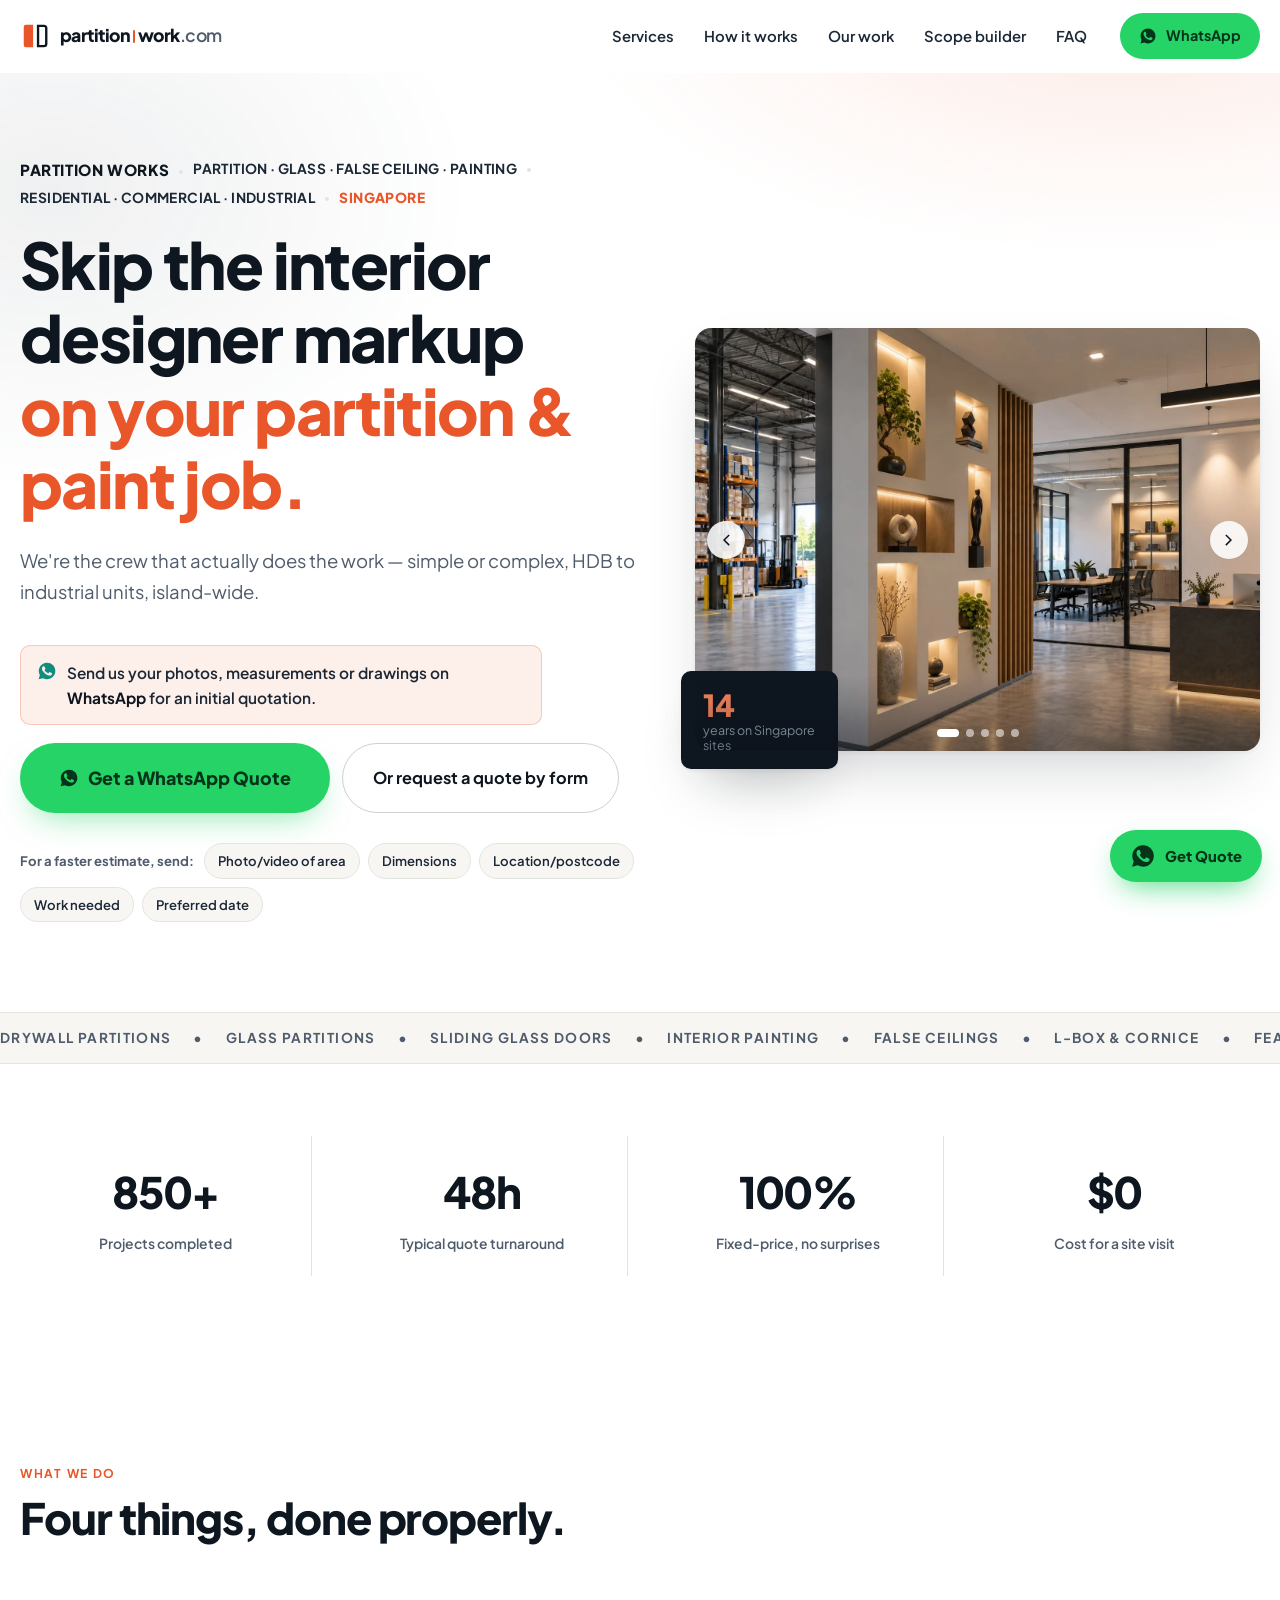
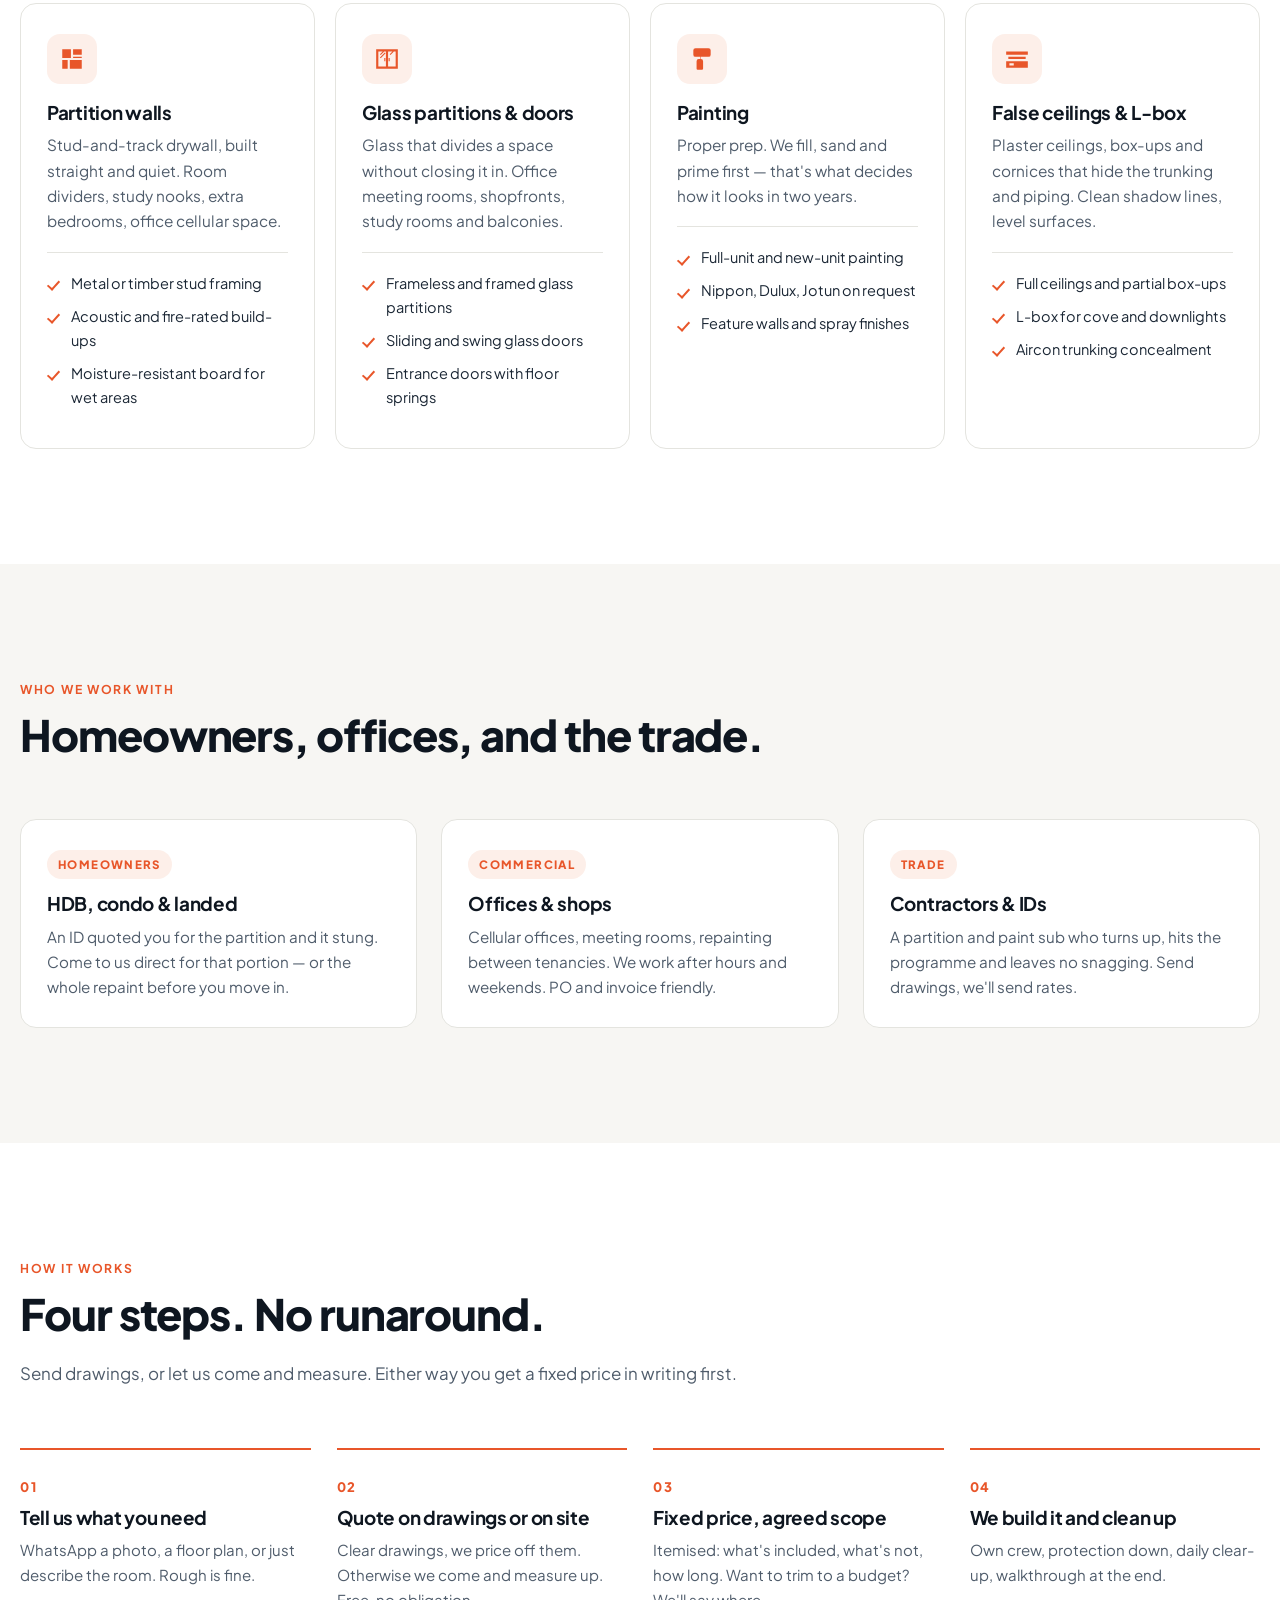
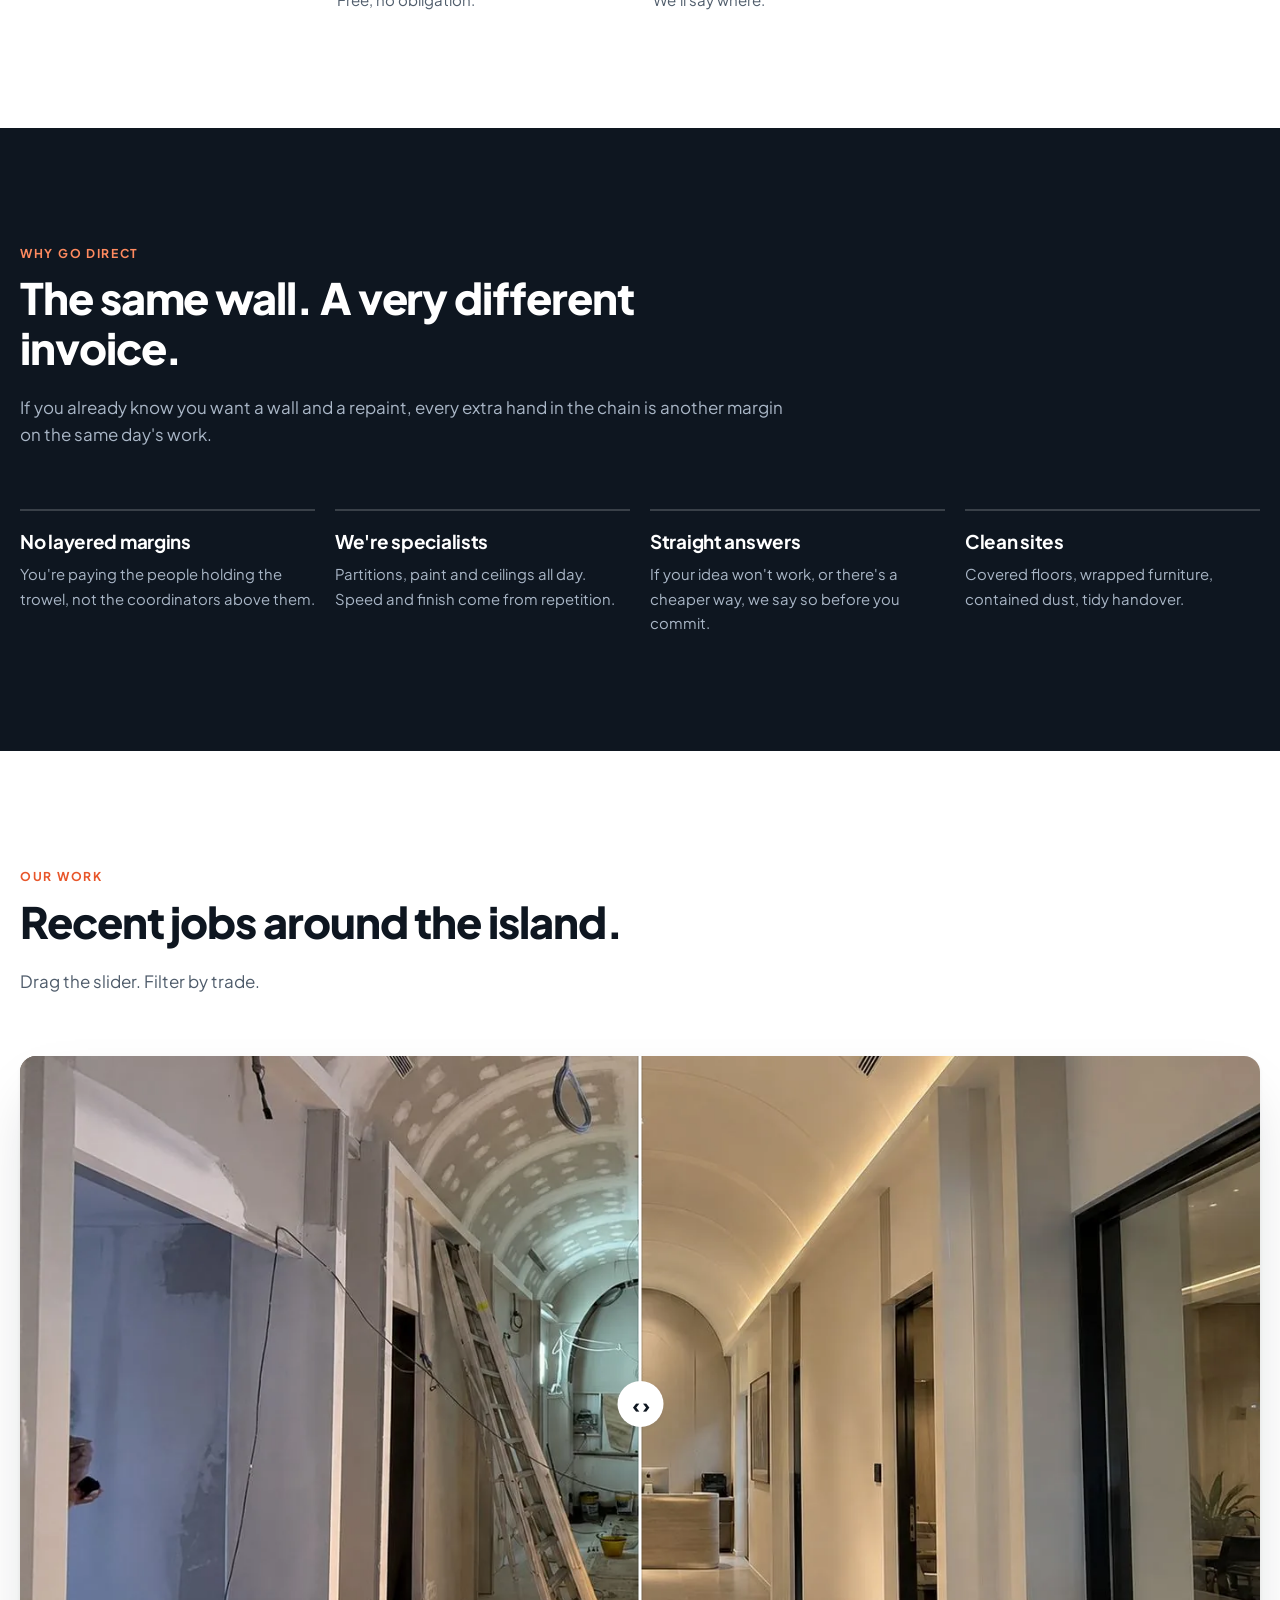
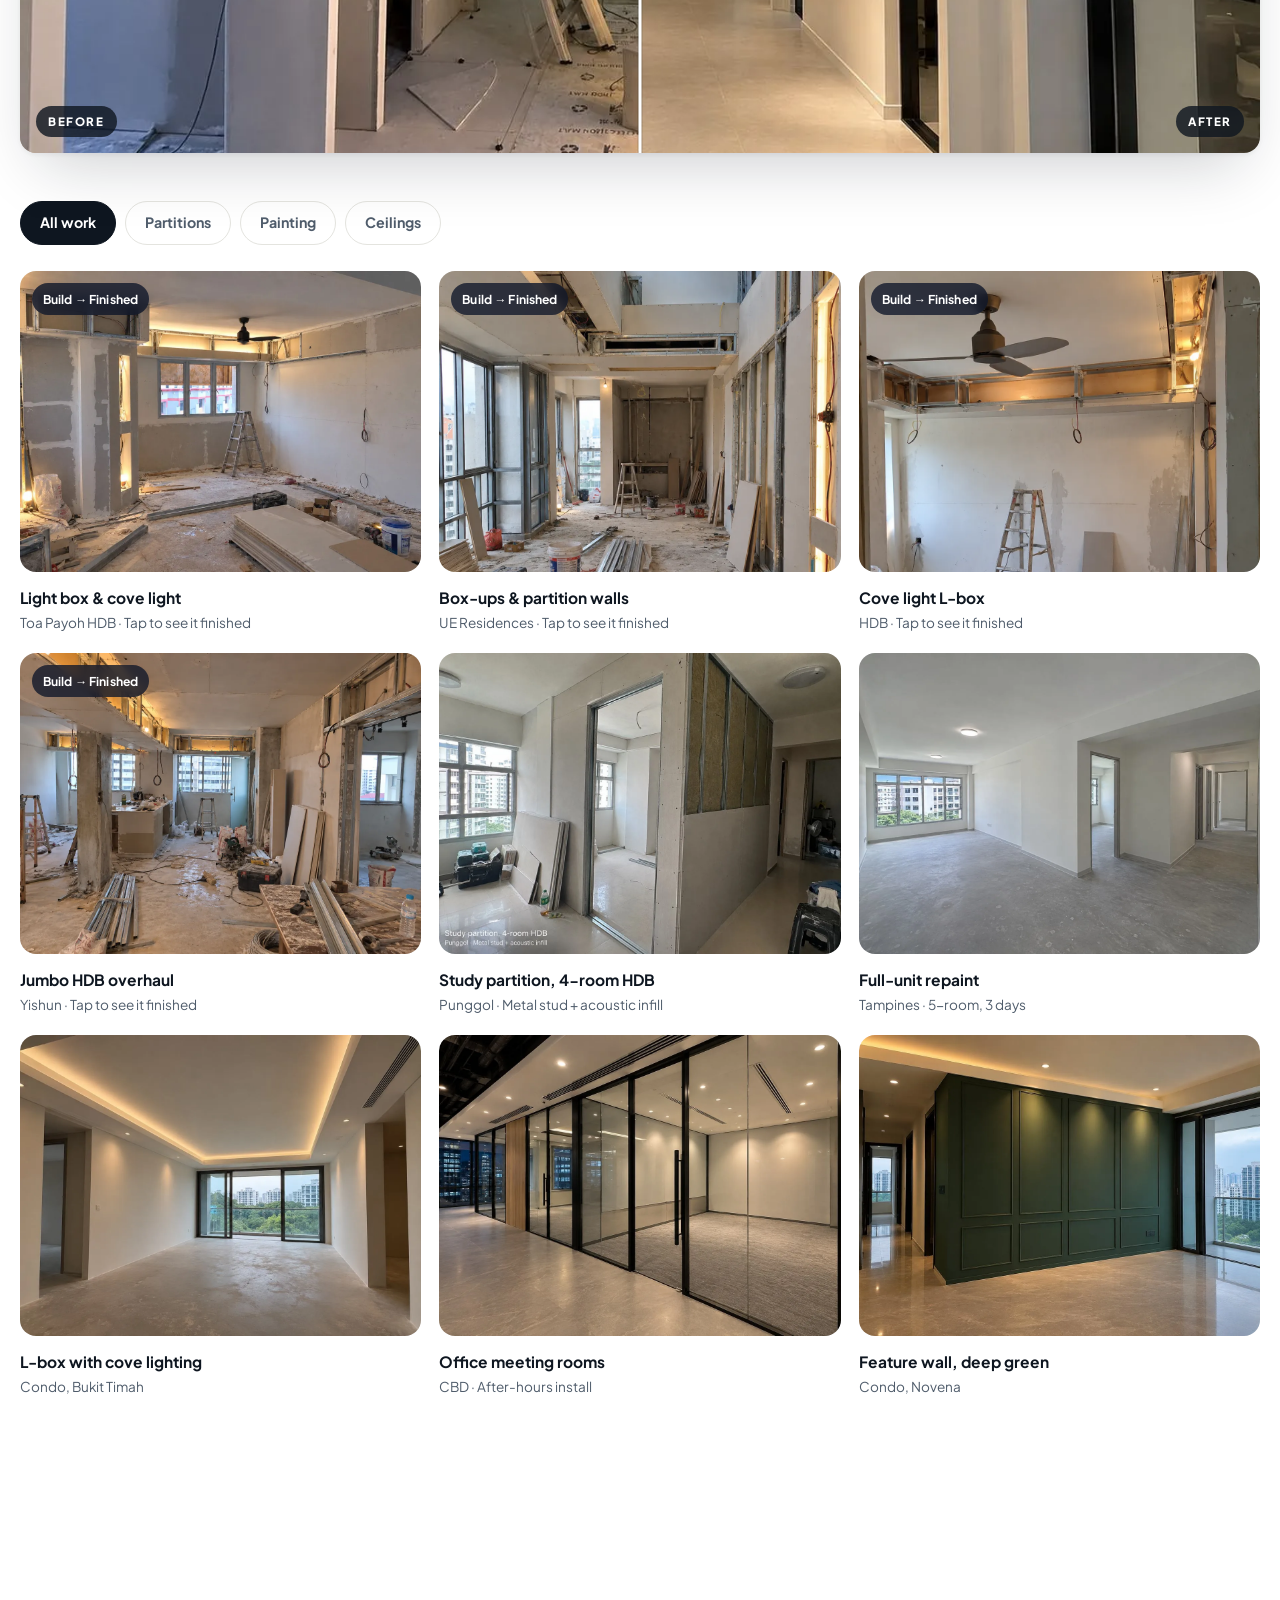
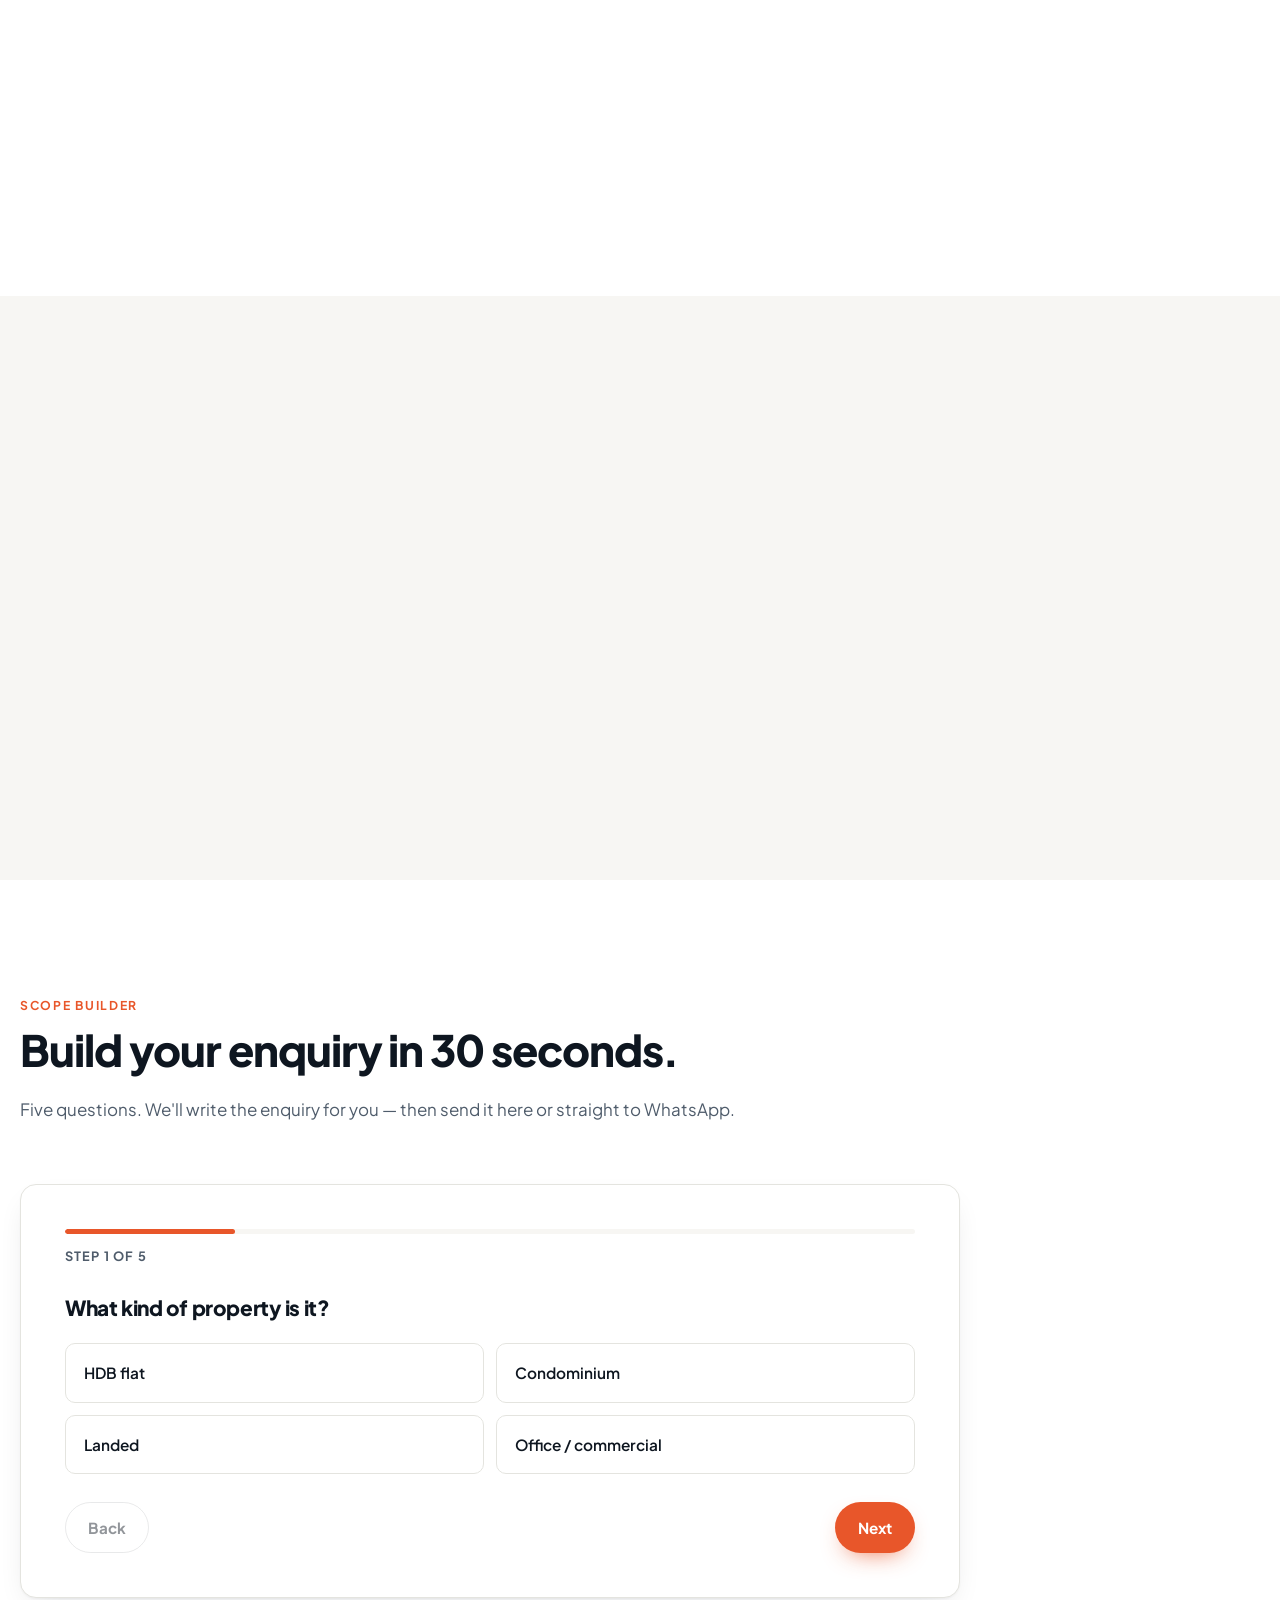
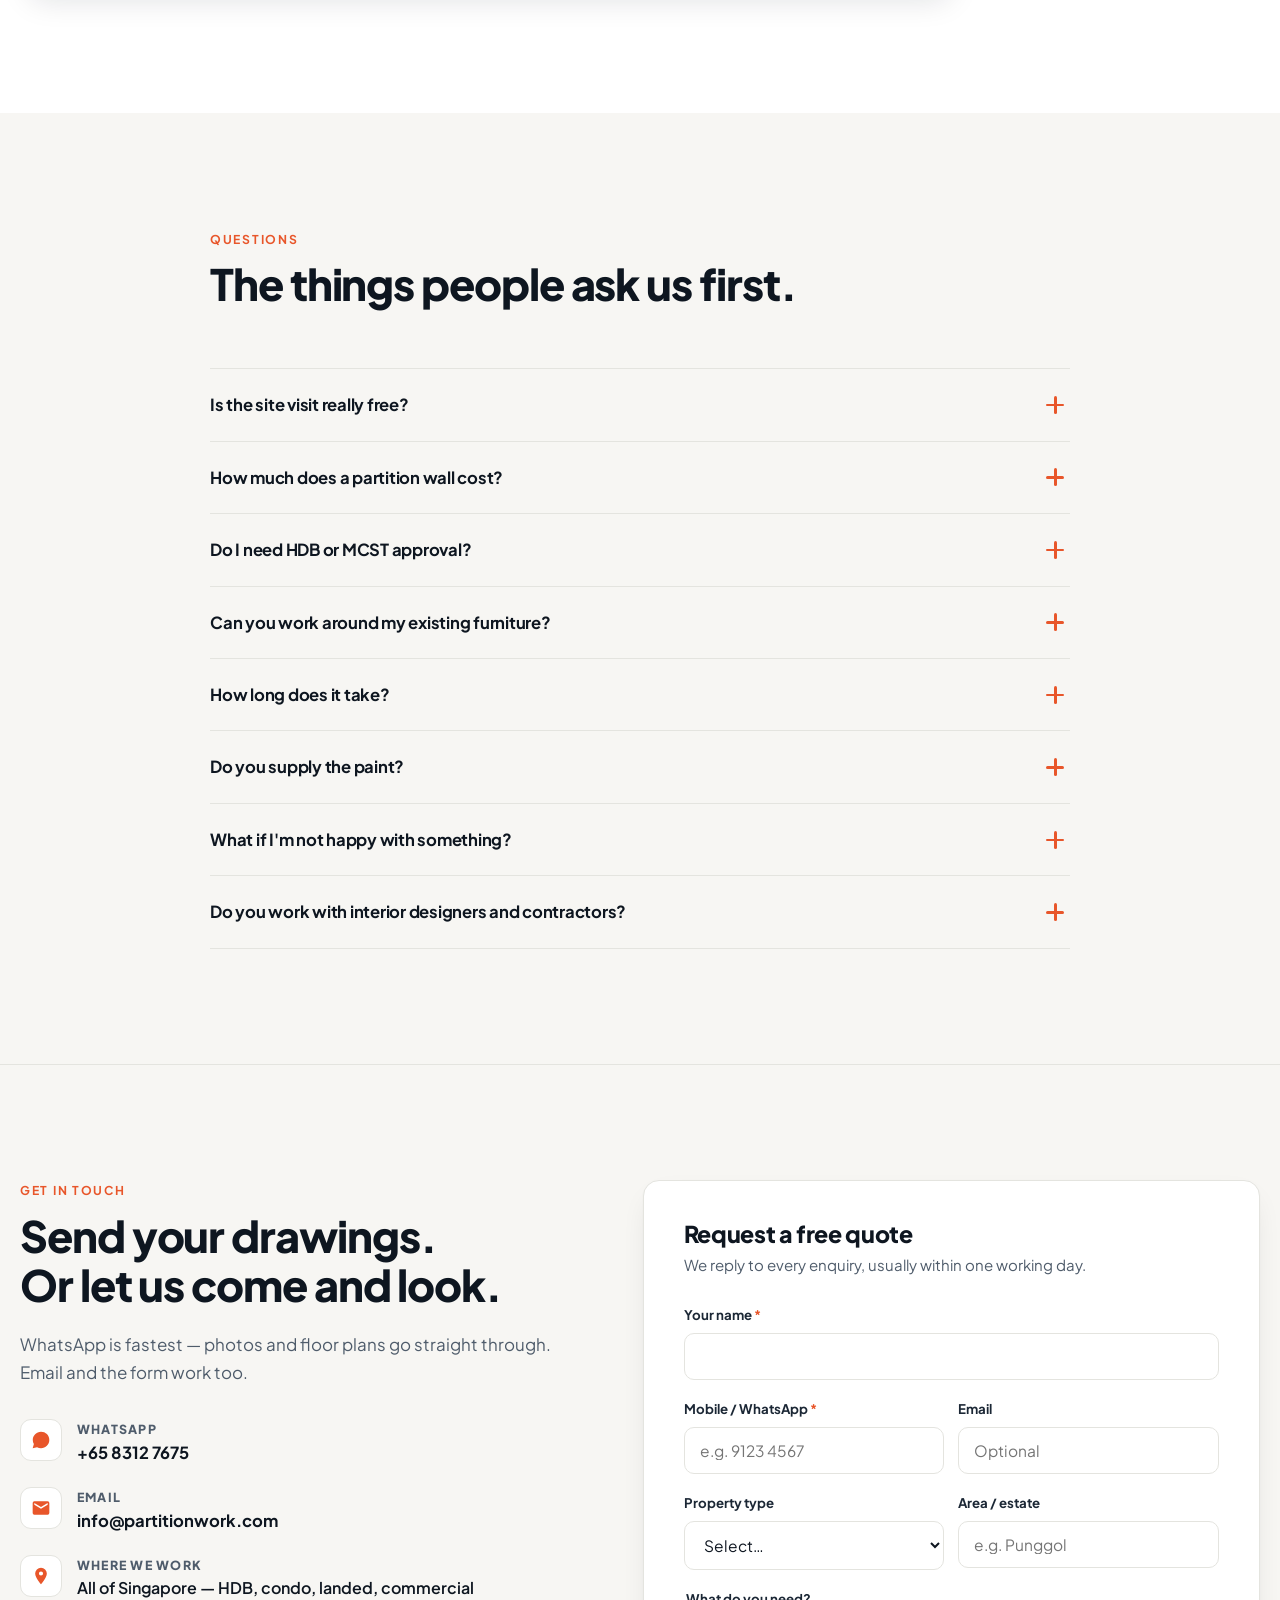
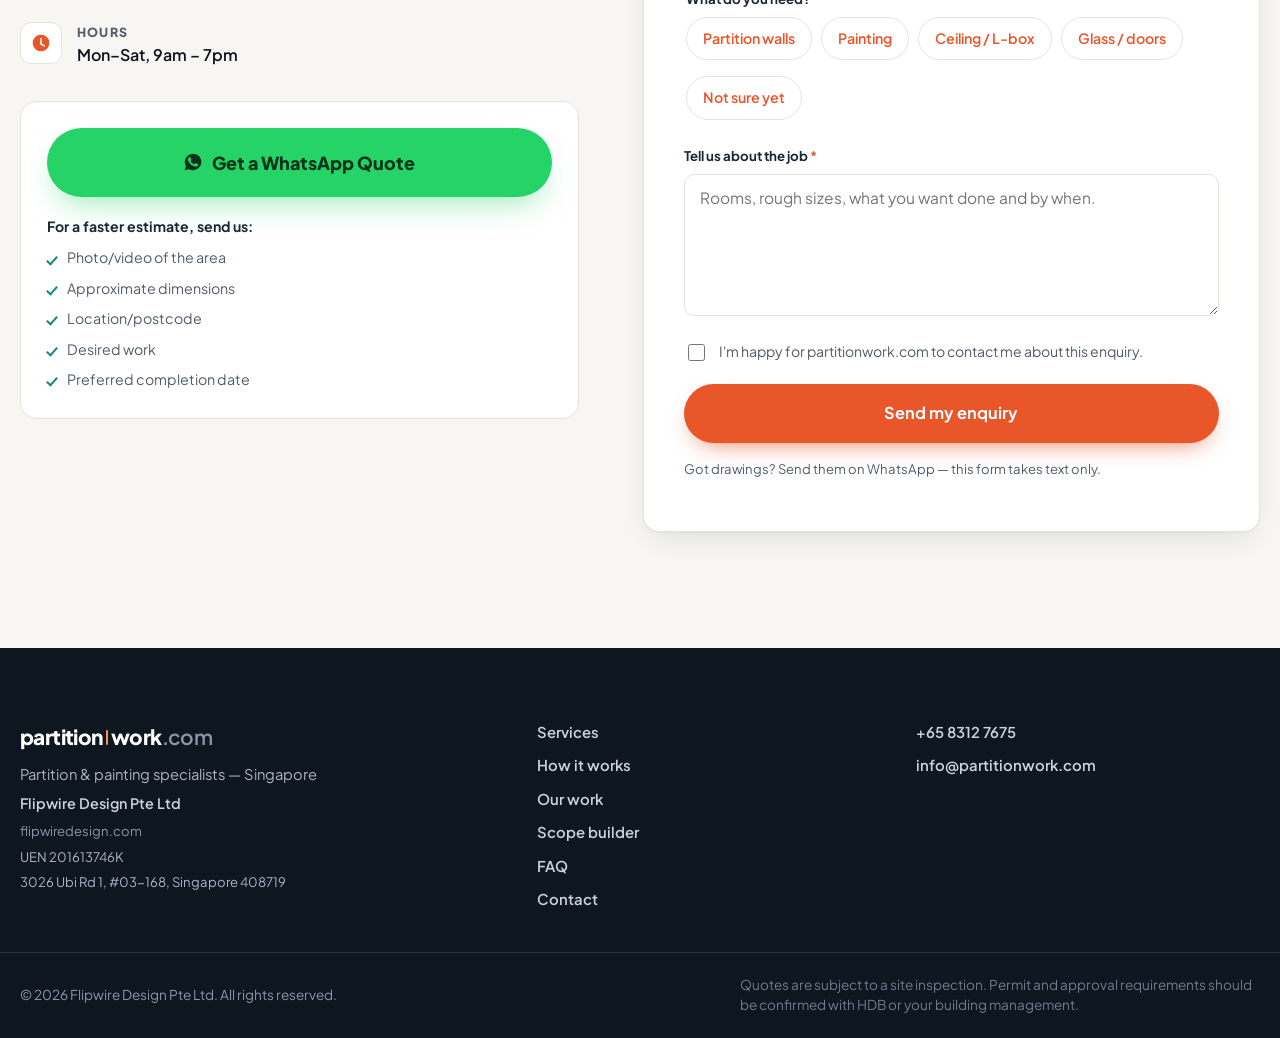
==== index.html @ 70f862d3 "Add Yishun jumbo HDB project to Our Work New build → finished flip tile (fourth), filed under Partit" ====
<!doctype html>
<html lang="en-SG">
<head>
<meta charset="utf-8">
<meta name="viewport" content="width=device-width, initial-scale=1">
<title>Partition, False Ceiling &amp; Painting Contractor Singapore</title>
<meta name="description" content="Drywall and glass partitions, glass doors, false ceilings and interior painting for HDB, condo, office and industrial units across Singapore. WhatsApp your photos for a fast quote.">
<meta name="theme-color" content="#0E1620">
<link rel="canonical" href="https://partitionwork.com/">
<meta property="og:type" content="website">
<meta property="og:site_name" content="Partition Works">
<meta property="og:locale" content="en_SG">
<meta property="og:title" content="Partition, False Ceiling &amp; Painting Contractor Singapore">
<meta property="og:description" content="Residential, commercial and industrial. Send us your photos, measurements or drawings on WhatsApp for an initial quotation.">
<meta property="og:image" content="https://partitionwork.com/assets/img/og-image.png">
<meta property="og:url" content="https://partitionwork.com/">
<meta name="twitter:card" content="summary_large_image">
<link rel="icon" href="assets/img/favicon.svg" type="image/svg+xml">
<link rel="apple-touch-icon" href="assets/img/apple-touch-icon.png">
<link rel="preload" as="font" type="font/woff2" href="assets/fonts/plus-jakarta-sans-400.woff2" crossorigin>
<link rel="preload" as="font" type="font/woff2" href="assets/fonts/plus-jakarta-sans-800.woff2" crossorigin>
<link rel="preload" as="image" href="assets/img/Hero1.webp" fetchpriority="high">
<link rel="stylesheet" href="assets/css/style.css?v=24">

<script type="application/ld+json">
{
 "@context": "https://schema.org",
 "@type": "HomeAndConstructionBusiness",
 "@id": "https://partitionwork.com/#business",
 "name": "Partition Works",
 "legalName": "Flipwire Design Pte Ltd",
 "url": "https://partitionwork.com/",
 "description": "Drywall partitions, false ceilings and interior painting for residential, commercial and industrial properties across Singapore.",
 "telephone": "+6583127675",
 "email": "info@partitionwork.com",
 "image": "https://partitionwork.com/assets/img/og-image.png",
 "logo": "https://partitionwork.com/assets/img/favicon.svg",
 "address": {
  "@type": "PostalAddress",
  "streetAddress": "3026 Ubi Rd 1, #03-168",
  "addressLocality": "Singapore",
  "postalCode": "408719",
  "addressCountry": "SG"
 },
 "areaServed": {
  "@type": "Country",
  "name": "Singapore"
 },
 "openingHoursSpecification": [
  {
   "@type": "OpeningHoursSpecification",
   "dayOfWeek": [
    "Monday",
    "Tuesday",
    "Wednesday",
    "Thursday",
    "Friday",
    "Saturday"
   ],
   "opens": "09:00",
   "closes": "19:00"
  }
 ],
 "knowsLanguage": [
  "en-SG"
 ],
 "hasOfferCatalog": {
  "@type": "OfferCatalog",
  "name": "Partition, glass, ceiling and painting services",
  "itemListElement": [
   {
    "@type": "Offer",
    "itemOffered": {
     "@type": "Service",
     "name": "Drywall partition walls",
     "description": "Metal or timber stud partitions, acoustic and fire-rated build-ups, single or double-layer plasterboard."
    }
   },
   {
    "@type": "Offer",
    "itemOffered": {
     "@type": "Service",
     "name": "Glass partitions and doors",
     "description": "Frameless and framed glass partitions, sliding glass doors, swing and entrance glass doors with floor springs."
    }
   },
   {
    "@type": "Offer",
    "itemOffered": {
     "@type": "Service",
     "name": "Interior painting",
     "description": "Full-unit repainting, crack filling, skim coating, feature walls and spray finishes."
    }
   },
   {
    "@type": "Offer",
    "itemOffered": {
     "@type": "Service",
     "name": "False ceilings and L-box",
     "description": "Plaster false ceilings, box-ups, cornice, shadow-line detailing and aircon trunking concealment."
    }
   }
  ]
 },
 "identifier": {
  "@type": "PropertyValue",
  "propertyID": "UEN",
  "value": "201613746K"
 }
}
</script>
<script type="application/ld+json">
{
 "@context": "https://schema.org",
 "@type": "FAQPage",
 "mainEntity": [
  {
   "@type": "Question",
   "name": "Is the site visit really free?",
   "acceptedAnswer": {
    "@type": "Answer",
    "text": "Yes. We measure up, check the existing conditions and send a written quote. No obligation."
   }
  },
  {
   "@type": "Question",
   "name": "How much does a partition wall cost?",
   "acceptedAnswer": {
    "@type": "Answer",
    "text": "Depends on length, height, the build-up (acoustic, fire-rated, moisture-resistant) and whether there's a door or services running through. Send a photo or plan — we usually come back within two working days."
   }
  },
  {
   "@type": "Question",
   "name": "Do I need HDB or MCST approval?",
   "acceptedAnswer": {
    "@type": "Answer",
    "text": "Usually. HDB flats typically need a renovation permit and an HDB-registered contractor; condos need MCST approval and have fixed working hours. We'll tell you what applies and help with the paperwork — but confirm current requirements with HDB or your MCST directly, as rules change."
   }
  },
  {
   "@type": "Question",
   "name": "Can you work around my existing furniture?",
   "acceptedAnswer": {
    "@type": "Answer",
    "text": "Yes. We wrap and sheet everything and clear up daily. An empty unit is faster and we'll price it keener, but occupied is normal for us."
   }
  },
  {
   "@type": "Question",
   "name": "How long does it take?",
   "acceptedAnswer": {
    "@type": "Answer",
    "text": "A single partition wall, one to three days including skimming. A full-unit repaint, two to four. Ceilings vary — you get a day count in the quote."
   }
  },
  {
   "@type": "Question",
   "name": "Do you supply the paint?",
   "acceptedAnswer": {
    "@type": "Answer",
    "text": "Yes, supply and apply, with the brand and finish stated in the quote. Bought your own or want a specific line? We'll price labour only."
   }
  },
  {
   "@type": "Question",
   "name": "What if I'm not happy with something?",
   "acceptedAnswer": {
    "@type": "Answer",
    "text": "We walk the job with you at handover and snag it there. Anything that shows up later and is down to our workmanship, we come back and fix."
   }
  },
  {
   "@type": "Question",
   "name": "Do you work with interior designers and contractors?",
   "acceptedAnswer": {
    "@type": "Answer",
    "text": "Often — a lot of our work is as a partition and paint sub. Send drawings and programme, we'll come back with rates."
   }
  }
 ]
}
</script>
</head>
<body>

<a class="skip-link" href="#main">Skip to content</a>

<!-- ======================= HEADER ======================= -->
<header class="site-header" id="siteHeader">
  <div class="wrap header-inner">
    <a class="brand" href="#top" aria-label="partitionwork.com home">
      <span class="brand-mark" aria-hidden="true">
        <svg viewBox="0 0 32 32" width="30" height="30">
          <path class="mark-fill" d="M4 6.5A2.5 2.5 0 0 1 6.5 4H14v24H6.5A2.5 2.5 0 0 1 4 25.5v-19Z"/>
          <path class="mark-line" d="M19.25 5.25h6.25a2.5 2.5 0 0 1 2.5 2.5v16.5a2.5 2.5 0 0 1-2.5 2.5h-6.25V5.25Z"/>
        </svg>
      </span>
      <span class="brand-text">partition<i class="brand-split" aria-hidden="true"></i>work<span class="brand-tld">.com</span></span>
    </a>

    <nav class="nav" id="nav" aria-label="Main">
      <a href="#services">Services</a>
      <a href="#process">How it works</a>
      <a href="#work">Our work</a>
      <a href="#estimator">Scope builder</a>
      <a href="#faq">FAQ</a>
      <a href="#contact" class="nav-cta" data-wa-link>WhatsApp Quote</a>
    </nav>

    <a class="btn btn-wa header-wa" data-wa-link href="#contact">
      <svg viewBox="0 0 24 24" width="18" height="18" aria-hidden="true"><path fill="currentColor" d="M12.04 2C6.58 2 2.13 6.45 2.13 11.91c0 1.75.46 3.45 1.32 4.95L2 22l5.25-1.38a9.87 9.87 0 0 0 4.79 1.22h.01c5.46 0 9.91-4.45 9.91-9.91 0-2.65-1.03-5.14-2.9-7.01A9.82 9.82 0 0 0 12.04 2Zm5.8 14.1c-.25.69-1.45 1.32-2 1.4-.51.08-1.16.11-1.87-.12-.43-.14-.98-.32-1.69-.62-2.98-1.29-4.92-4.28-5.07-4.48-.15-.2-1.21-1.61-1.21-3.07s.77-2.18 1.04-2.48c.27-.3.59-.37.79-.37.2 0 .39 0 .57.01.18.01.43-.07.67.51.25.6.84 2.06.91 2.21.07.15.12.32.02.52-.1.2-.15.32-.3.5-.15.17-.31.39-.44.52-.15.15-.3.31-.13.61.17.3.76 1.25 1.63 2.03 1.12 1 2.06 1.31 2.36 1.46.3.15.47.12.65-.07.17-.2.75-.87.95-1.17.2-.3.4-.25.67-.15.27.1 1.72.81 2.02.96.3.15.5.22.57.35.07.12.07.72-.18 1.41Z"/></svg>
      <span>WhatsApp</span>
    </a>

    <button class="hamburger" id="hamburger" aria-label="Open menu" aria-expanded="false" aria-controls="nav">
      <span></span><span></span><span></span>
    </button>
  </div>
  <div class="scroll-progress" id="scrollProgress" aria-hidden="true"></div>
</header>

<main id="main">
<span id="top"></span>

<!-- ======================= HERO ======================= -->
<section class="hero">
  <div class="hero-bg" aria-hidden="true"></div>
  <div class="wrap hero-inner">
    <div class="hero-copy">
      <p class="hero-id reveal">
        <strong>Partition Works</strong>
        <span>Partition &middot; Glass &middot; False Ceiling &middot; Painting</span>
        <span>Residential &middot; Commercial &middot; Industrial</span>
        <span class="hero-id-loc">Singapore</span>
      </p>
      <h1 class="reveal">Skip the interior designer markup<br><span class="hl">on your partition &amp; paint job.</span></h1>
      <p class="lede reveal">We're the crew that actually does the work — simple or complex, HDB to industrial units, island-wide.</p>

      <p class="hero-cta-line reveal">
        <svg viewBox="0 0 24 24" width="20" height="20" aria-hidden="true"><path fill="currentColor" d="M12.04 2C6.58 2 2.13 6.45 2.13 11.91c0 1.75.46 3.45 1.32 4.95L2 22l5.25-1.38a9.87 9.87 0 0 0 4.79 1.22h.01c5.46 0 9.91-4.45 9.91-9.91 0-2.65-1.03-5.14-2.9-7.01A9.82 9.82 0 0 0 12.04 2Zm5.8 14.1c-.25.69-1.45 1.32-2 1.4-.51.08-1.16.11-1.87-.12-.43-.14-.98-.32-1.69-.62-2.98-1.29-4.92-4.28-5.07-4.48-.15-.2-1.21-1.61-1.21-3.07s.77-2.18 1.04-2.48c.27-.3.59-.37.79-.37.2 0 .39 0 .57.01.18.01.43-.07.67.51.25.6.84 2.06.91 2.21.07.15.12.32.02.52-.1.2-.15.32-.3.5-.15.17-.31.39-.44.52-.15.15-.3.31-.13.61.17.3.76 1.25 1.63 2.03 1.12 1 2.06 1.31 2.36 1.46.3.15.47.12.65-.07.17-.2.75-.87.95-1.17.2-.3.4-.25.67-.15.27.1 1.72.81 2.02.96.3.15.5.22.57.35.07.12.07.72-.18 1.41Z"/></svg>
        <span>Send us your photos, measurements or drawings on <strong>WhatsApp</strong> for an initial quotation.</span>
      </p>

      <div class="hero-actions reveal">
        <a class="btn btn-wa btn-xl" data-wa-link href="#contact">
          <svg viewBox="0 0 24 24" width="20" height="20" aria-hidden="true"><path fill="currentColor" d="M12.04 2C6.58 2 2.13 6.45 2.13 11.91c0 1.75.46 3.45 1.32 4.95L2 22l5.25-1.38a9.87 9.87 0 0 0 4.79 1.22h.01c5.46 0 9.91-4.45 9.91-9.91 0-2.65-1.03-5.14-2.9-7.01A9.82 9.82 0 0 0 12.04 2Zm5.8 14.1c-.25.69-1.45 1.32-2 1.4-.51.08-1.16.11-1.87-.12-.43-.14-.98-.32-1.69-.62-2.98-1.29-4.92-4.28-5.07-4.48-.15-.2-1.21-1.61-1.21-3.07s.77-2.18 1.04-2.48c.27-.3.59-.37.79-.37.2 0 .39 0 .57.01.18.01.43-.07.67.51.25.6.84 2.06.91 2.21.07.15.12.32.02.52-.1.2-.15.32-.3.5-.15.17-.31.39-.44.52-.15.15-.3.31-.13.61.17.3.76 1.25 1.63 2.03 1.12 1 2.06 1.31 2.36 1.46.3.15.47.12.65-.07.17-.2.75-.87.95-1.17.2-.3.4-.25.67-.15.27.1 1.72.81 2.02.96.3.15.5.22.57.35.07.12.07.72-.18 1.41Z"/></svg>
          Get a WhatsApp Quote
        </a>
        <a class="btn btn-ghost btn-lg" href="#contact">Or request a quote by form</a>
      </div>

      <div class="hero-send reveal">
        <span class="hero-send-label">For a faster estimate, send:</span>
        <span class="hero-send-item">Photo/video of area</span>
        <span class="hero-send-item">Dimensions</span>
        <span class="hero-send-item">Location/postcode</span>
        <span class="hero-send-item">Work needed</span>
        <span class="hero-send-item">Preferred date</span>
      </div>
    </div>

    <div class="hero-card reveal">
      <div class="hero-carousel" id="heroCarousel" role="region" aria-roledescription="carousel" aria-label="Completed project photos">
        <div class="hc-track" id="hcTrack">
          <div class="hc-slide"><img src="assets/img/Hero1.webp" alt="Warehouse office fit-out with a slatted timber partition and lit display niches" loading="eager" fetchpriority="high" width="1448" height="1086"></div>
          <div class="hc-slide"><img loading="lazy" src="assets/img/Hero2.webp" alt="HDB bedroom divided from a study nook by a glass-panel partition" width="1448" height="1086"></div>
          <div class="hc-slide"><img loading="lazy" src="assets/img/Hero3.webp" alt="Condo living and dining area divided by a slatted feature partition" width="1448" height="1086"></div>
          <div class="hc-slide"><img loading="lazy" src="assets/img/Hero4.webp" alt="Office corridor lined with glass partition meeting rooms" width="1448" height="1086"></div>
          <div class="hc-slide"><img loading="lazy" src="assets/img/hero5.webp" alt="Empty commercial unit fitted out with new glass partition doors" width="1448" height="1086"></div>
        </div>
        <button class="hc-arrow hc-prev" type="button" aria-label="Previous photo">
          <svg viewBox="0 0 24 24" width="18" height="18" aria-hidden="true"><path fill="currentColor" d="M15.5 4.5 8 12l7.5 7.5 1.4-1.4L10.8 12l6.1-6.1z"/></svg>
        </button>
        <button class="hc-arrow hc-next" type="button" aria-label="Next photo">
          <svg viewBox="0 0 24 24" width="18" height="18" aria-hidden="true"><path fill="currentColor" d="M8.5 4.5 16 12l-7.5 7.5-1.4-1.4L13.2 12 7.1 5.9z"/></svg>
        </button>
        <div class="hc-dots" role="tablist" aria-label="Choose photo">
          <button class="hc-dot is-active" type="button" role="tab" aria-selected="true" aria-label="Photo 1 of 5" data-slide="0"></button>
          <button class="hc-dot" type="button" role="tab" aria-selected="false" aria-label="Photo 2 of 5" data-slide="1"></button>
          <button class="hc-dot" type="button" role="tab" aria-selected="false" aria-label="Photo 3 of 5" data-slide="2"></button>
          <button class="hc-dot" type="button" role="tab" aria-selected="false" aria-label="Photo 4 of 5" data-slide="3"></button>
          <button class="hc-dot" type="button" role="tab" aria-selected="false" aria-label="Photo 5 of 5" data-slide="4"></button>
        </div>
      </div>
      <div class="hero-badge">
        <strong data-count="14">0</strong>
        <span>years on Singapore sites</span>
      </div>
    </div>
  </div>

  <div class="marquee" aria-hidden="true">
    <div class="marquee-track">
      <div class="marquee-set"><span>Drywall partitions</span><span>&bull;</span><span>Glass partitions</span><span>&bull;</span><span>Sliding glass doors</span><span>&bull;</span><span>Interior painting</span><span>&bull;</span><span>False ceilings</span><span>&bull;</span><span>L-box &amp; cornice</span><span>&bull;</span><span>Feature walls</span><span>&bull;</span><span>Office fit-outs</span><span>&bull;</span><span>Repainting</span><span>&bull;</span></div>
      <div class="marquee-set"><span>Drywall partitions</span><span>&bull;</span><span>Glass partitions</span><span>&bull;</span><span>Sliding glass doors</span><span>&bull;</span><span>Interior painting</span><span>&bull;</span><span>False ceilings</span><span>&bull;</span><span>L-box &amp; cornice</span><span>&bull;</span><span>Feature walls</span><span>&bull;</span><span>Office fit-outs</span><span>&bull;</span><span>Repainting</span><span>&bull;</span></div>
    </div>
  </div>
</section>

<!-- ======================= TRUST STATS ======================= -->
<section class="stats">
  <div class="wrap stats-grid">
    <div class="stat reveal"><strong data-count="850" data-suffix="+">0</strong><span>Projects completed</span></div>
    <div class="stat reveal"><strong data-count="48" data-suffix="h">0</strong><span>Typical quote turnaround</span></div>
    <div class="stat reveal"><strong data-count="100" data-suffix="%">0</strong><span>Fixed-price, no surprises</span></div>
    <div class="stat reveal"><strong data-count="0" data-prefix="$" data-suffix="">0</strong><span>Cost for a site visit</span></div>
  </div>
</section>

<!-- ======================= SERVICES ======================= -->
<section id="services" class="section">
  <div class="wrap">
    <div class="section-head reveal">
      <p class="eyebrow">What we do</p>
      <h2>Four things, done properly.</h2>
    </div>

    <div class="cards-4">
      <article class="card reveal">
        <div class="card-icon" aria-hidden="true">
          <svg viewBox="0 0 24 24" width="26" height="26"><path fill="currentColor" d="M3 3h8v8H3V3Zm10 0h8v5h-8V3ZM3 13h5v8H3v-8Zm7 0h11v8H10v-8Zm3-3h8v1h-8v-1Z"/></svg>
        </div>
        <h3>Partition walls</h3>
        <p>Stud-and-track drywall, built straight and quiet. Room dividers, study nooks, extra bedrooms, office cellular space.</p>
        <ul class="ticks">
          <li>Metal or timber stud framing</li>
          <li>Acoustic and fire-rated build-ups</li>
          <li>Moisture-resistant board for wet areas</li>
        </ul>
      </article>

      <article class="card reveal">
        <div class="card-icon" aria-hidden="true">
          <svg viewBox="0 0 24 24" width="26" height="26"><path fill="currentColor" d="M2 3h20v18H2V3Zm2 2v14h7V5H4Zm9 0v14h7V5h-7ZM5.5 7.5l3-3 .7.7-3 3-.7-.7Zm0 3 4.5-4.5.7.7-4.5 4.5-.7-.7Zm9-3 3-3 .7.7-3 3-.7-.7ZM9.5 11h1v3h-1v-3Zm4 0h1v3h-1v-3Z"/></svg>
        </div>
        <h3>Glass partitions &amp; doors</h3>
        <p>Glass that divides a space without closing it in. Office meeting rooms, shopfronts, study rooms and balconies.</p>
        <ul class="ticks">
          <li>Frameless and framed glass partitions</li>
          <li>Sliding and swing glass doors</li>
          <li>Entrance doors with floor springs</li>
        </ul>
      </article>

      <article class="card reveal">
        <div class="card-icon" aria-hidden="true">
          <svg viewBox="0 0 24 24" width="26" height="26"><path fill="currentColor" d="M18 2H6a2 2 0 0 0-2 2v4a2 2 0 0 0 2 2h5v2H9a2 2 0 0 0-2 2v7a1 1 0 0 0 1 1h4a1 1 0 0 0 1-1v-7a2 2 0 0 0-2-2h-.5v-2H18a2 2 0 0 0 2-2V4a2 2 0 0 0-2-2Z"/></svg>
        </div>
        <h3>Painting</h3>
        <p>Proper prep. We fill, sand and prime first — that's what decides how it looks in two years.</p>
        <ul class="ticks">
          <li>Full-unit and new-unit painting</li>
          <li>Nippon, Dulux, Jotun on request</li>
          <li>Feature walls and spray finishes</li>
        </ul>
      </article>

      <article class="card reveal">
        <div class="card-icon" aria-hidden="true">
          <svg viewBox="0 0 24 24" width="26" height="26"><path fill="currentColor" d="M2 5h20v3H2V5Zm2 5h16v2H4v-2Zm-2 4h20v6H2v-6Zm3 2v2h4v-2H5Z"/></svg>
        </div>
        <h3>False ceilings &amp; L-box</h3>
        <p>Plaster ceilings, box-ups and cornices that hide the trunking and piping. Clean shadow lines, level surfaces.</p>
        <ul class="ticks">
          <li>Full ceilings and partial box-ups</li>
          <li>L-box for cove and downlights</li>
          <li>Aircon trunking concealment</li>
        </ul>
      </article>
    </div>

  </div>
</section>

<!-- ======================= AUDIENCE ======================= -->
<section class="section section-alt">
  <div class="wrap">
    <div class="section-head reveal">
      <p class="eyebrow">Who we work with</p>
      <h2>Homeowners, offices, and the trade.</h2>
    </div>
    <div class="cards-3">
      <article class="mini reveal">
        <span class="mini-tag">Homeowners</span>
        <h3>HDB, condo &amp; landed</h3>
        <p>An ID quoted you for the partition and it stung. Come to us direct for that portion — or the whole repaint before you move in.</p>
      </article>
      <article class="mini reveal">
        <span class="mini-tag">Commercial</span>
        <h3>Offices &amp; shops</h3>
        <p>Cellular offices, meeting rooms, repainting between tenancies. We work after hours and weekends. PO and invoice friendly.</p>
      </article>
      <article class="mini reveal">
        <span class="mini-tag">Trade</span>
        <h3>Contractors &amp; IDs</h3>
        <p>A partition and paint sub who turns up, hits the programme and leaves no snagging. Send drawings, we'll send rates.</p>
      </article>
    </div>
  </div>
</section>

<!-- ======================= PROCESS ======================= -->
<section id="process" class="section">
  <div class="wrap">
    <div class="section-head reveal">
      <p class="eyebrow">How it works</p>
      <h2>Four steps. No runaround.</h2>
      <p class="section-sub">Send drawings, or let us come and measure. Either way you get a fixed price in writing first.</p>
    </div>

    <ol class="steps">
      <li class="step reveal">
        <span class="step-num">01</span>
        <h3>Tell us what you need</h3>
        <p>WhatsApp a photo, a floor plan, or just describe the room. Rough is fine.</p>
      </li>
      <li class="step reveal">
        <span class="step-num">02</span>
        <h3>Quote on drawings or on site</h3>
        <p>Clear drawings, we price off them. Otherwise we come and measure up. Free, no obligation.</p>
      </li>
      <li class="step reveal">
        <span class="step-num">03</span>
        <h3>Fixed price, agreed scope</h3>
        <p>Itemised: what's included, what's not, how long. Want to trim to a budget? We'll say where.</p>
      </li>
      <li class="step reveal">
        <span class="step-num">04</span>
        <h3>We build it and clean up</h3>
        <p>Own crew, protection down, daily clear-up, walkthrough at the end.</p>
      </li>
    </ol>
  </div>
</section>

<!-- ======================= WHY US ======================= -->
<section class="section section-dark">
  <div class="wrap">
    <div class="section-head reveal">
      <p class="eyebrow light">Why go direct</p>
      <h2>The same wall. A very different invoice.</h2>
      <p class="section-sub">If you already know you want a wall and a repaint, every extra hand in the chain is another margin on the same day's work.</p>
    </div>

    <div class="cards-4">
      <div class="value reveal"><h3>No layered margins</h3><p>You're paying the people holding the trowel, not the coordinators above them.</p></div>
      <div class="value reveal"><h3>We're specialists</h3><p>Partitions, paint and ceilings all day. Speed and finish come from repetition.</p></div>
      <div class="value reveal"><h3>Straight answers</h3><p>If your idea won't work, or there's a cheaper way, we say so before you commit.</p></div>
      <div class="value reveal"><h3>Clean sites</h3><p>Covered floors, wrapped furniture, contained dust, tidy handover.</p></div>
    </div>
  </div>
</section>

<!-- ======================= WORK / GALLERY ======================= -->
<section id="work" class="section">
  <div class="wrap">
    <div class="section-head reveal">
      <p class="eyebrow">Our work</p>
      <h2>Recent jobs around the island.</h2>
      <p class="section-sub">Drag the slider. Filter by trade.</p>
    </div>

    <!-- Before / After -->
    <div class="ba reveal" id="beforeAfter">
      <div class="ba-frame" id="baFrame">
        <img class="ba-img ba-after" src="assets/img/after.webp" alt="After: the same corridor finished — cove-lit barrel ceiling, glass partitions and laid flooring" loading="lazy" width="1400" height="1050">
        <img class="ba-img ba-before" id="baBefore" src="assets/img/before.webp" alt="Before: the same corridor as a bare shell, ceiling arches unfinished" loading="lazy" width="1400" height="1050">
        <div class="ba-handle" id="baHandle" aria-hidden="true"><span></span></div>
        <input class="ba-range" id="baRange" type="range" min="0" max="100" value="50" aria-label="Reveal before and after comparison">
        <span class="ba-label ba-label-l">Before</span>
        <span class="ba-label ba-label-r">After</span>
      </div>
    </div>

    <!-- Filters -->
    <div class="filters reveal" role="tablist" aria-label="Filter projects">
      <button class="filter is-active" data-filter="all" role="tab" aria-selected="true">All work</button>
      <button class="filter" data-filter="partition" role="tab" aria-selected="false">Partitions</button>
      <button class="filter" data-filter="painting" role="tab" aria-selected="false">Painting</button>
      <button class="filter" data-filter="ceiling" role="tab" aria-selected="false">Ceilings</button>
    </div>

    <div class="gallery" id="gallery">
      <figure class="shot reveal" data-cat="ceiling" data-steps='[{"src":"assets/img/toapayoh-during.webp","alt":"Toa Payoh HDB mid-build: metal stud framing for the ceiling L-box and lit wall niches","title":"Toa Payoh — mid-build","sub":"Stud framing, L-box & lit niches"},{"src":"assets/img/toapayoh-after.webp","alt":"Toa Payoh HDB room finished with a cove-lit L-box and a partition with glass light-box niches","title":"Toa Payoh — finished","sub":"Light box & cove light, handed over"}]'><img class="shot-img" src="assets/img/toapayoh-during.webp" alt="Toa Payoh HDB mid-build: metal stud framing for the ceiling L-box and lit wall niches" loading="lazy" width="1200" height="900"><span class="shot-badge" aria-hidden="true">Build → Finished</span><figcaption><strong>Light box &amp; cove light</strong><span>Toa Payoh HDB · Tap to see it finished</span></figcaption></figure>
      <figure class="shot reveal" data-cat="partition" data-steps='[{"src":"assets/img/ueresidences-during.webp","alt":"UE Residences condo mid-build: aircon box-up framing and metal stud partition walls","title":"UE Residences — mid-build","sub":"Aircon box-up & stud partition walls"},{"src":"assets/img/ueresidences-after.webp","alt":"UE Residences condo finished: smooth partition wall and aircon box-up over the kitchen","title":"UE Residences — finished","sub":"Box-ups & partition walls, ready for handover"}]'><img class="shot-img" src="assets/img/ueresidences-during.webp" alt="UE Residences condo mid-build: aircon box-up framing and metal stud partition walls" loading="lazy" width="1086" height="1448" style="object-position:50% 25%"><span class="shot-badge" aria-hidden="true">Build → Finished</span><figcaption><strong>Box-ups &amp; partition walls</strong><span>UE Residences · Tap to see it finished</span></figcaption></figure>
      <figure class="shot reveal" data-cat="ceiling" data-steps='[{"src":"assets/img/hdbcove-during.webp","alt":"HDB mid-build: metal stud L-box framing and wiring for the cove light","title":"HDB cove light — mid-build","sub":"L-box framing & cove light wiring"},{"src":"assets/img/hdbcove-after.webp","alt":"HDB room finished with a warm cove-lit L-box ceiling","title":"HDB cove light — finished","sub":"Cove-lit L-box, skimmed and painted"}]'><img class="shot-img" src="assets/img/hdbcove-during.webp" alt="HDB mid-build: metal stud L-box framing and wiring for the cove light" loading="lazy" width="1086" height="1448" style="object-position:50% 25%"><span class="shot-badge" aria-hidden="true">Build → Finished</span><figcaption><strong>Cove light L-box</strong><span>HDB · Tap to see it finished</span></figcaption></figure>
      <figure class="shot reveal" data-cat="partition" data-steps='[{"src":"assets/img/yishun-during.webp","alt":"Yishun jumbo HDB mid-build: stud partition walls, L-box framing and cove light wiring","title":"Yishun jumbo HDB — mid-build","sub":"Partition walls, L-box & cove framing"},{"src":"assets/img/yishun-after.webp","alt":"Yishun jumbo HDB finished: open-plan living with a cove-lit L-box and new partition openings","title":"Yishun jumbo HDB — finished","sub":"Open-plan layout with cove-lit L-box"}]'><img class="shot-img" src="assets/img/yishun-during.webp" alt="Yishun jumbo HDB mid-build: stud partition walls, L-box framing and cove light wiring" loading="lazy" width="1200" height="900"><span class="shot-badge" aria-hidden="true">Build → Finished</span><figcaption><strong>Jumbo HDB overhaul</strong><span>Yishun · Tap to see it finished</span></figcaption></figure>
      <figure class="shot reveal" data-cat="partition"><img class="shot-img" src="assets/img/acousticfill.webp" alt="Partition wall framing mid-installation, acoustic infill visible" loading="lazy" width="1200" height="900"><figcaption><strong>Study partition, 4-room HDB</strong><span>Punggol · Metal stud + acoustic infill</span></figcaption></figure>
      <figure class="shot reveal" data-cat="painting"><img class="shot-img" src="assets/img/tampinespaint.webp" alt="Freshly painted, empty living space ready for handover" loading="lazy" width="1200" height="900"><figcaption><strong>Full-unit repaint</strong><span>Tampines · 5-room, 3 days</span></figcaption></figure>
      <figure class="shot reveal" data-cat="ceiling"><img class="shot-img" src="assets/img/Lcovelight.webp" alt="Hallway ceiling L-box with warm cove lighting" loading="lazy" width="1200" height="900"><figcaption><strong>L-box with cove lighting</strong><span>Condo, Bukit Timah</span></figcaption></figure>
      <figure class="shot reveal" data-cat="partition"><img class="shot-img" src="assets/img/officemeetingroom.webp" alt="Glass partition meeting rooms along an office corridor" loading="lazy" width="1200" height="900"><figcaption><strong>Office meeting rooms</strong><span>CBD · After-hours install</span></figcaption></figure>
      <figure class="shot reveal" data-cat="painting"><img class="shot-img" src="assets/img/greenfeaturewall.webp" alt="Deep green panelled feature wall in a living room" loading="lazy" width="1200" height="900"><figcaption><strong>Feature wall, deep green</strong><span>Condo, Novena</span></figcaption></figure>
      <figure class="shot reveal" data-cat="ceiling" data-steps='[{"src":"assets/img/aircontrunking-during.webp","alt":"Sengkang mid-build: metal stud framing boxing up the aircon units and trunking","title":"Aircon trunking box-up — mid-build","sub":"Sengkang · Framing around the fan coils"},{"src":"assets/img/aircontrunking.webp","alt":"Sengkang finished: ceiling box-up concealing aircon trunking with recessed downlights","title":"Aircon trunking box-up — finished","sub":"Sengkang · 2-day turnaround"}]'><img class="shot-img" src="assets/img/aircontrunking-during.webp" alt="Sengkang mid-build: metal stud framing boxing up the aircon units and trunking" loading="lazy" width="1200" height="900"><span class="shot-badge" aria-hidden="true">Build → Finished</span><figcaption><strong>Aircon trunking box-up</strong><span>Sengkang · Tap to see it finished</span></figcaption></figure>
    </div>
  </div>
</section>

<!-- ======================= TESTIMONIALS ======================= -->
<section class="section section-alt">
  <div class="wrap">
    <div class="section-head reveal">
      <p class="eyebrow">What clients say</p>
      <h2>Word of mouth is most of our business.</h2>
    </div>
    <div class="cards-3">
      <blockquote class="quote reveal">
        <p>“Our ID quoted four figures for one partition wall. These guys did it for a fraction, in two days, and it's dead straight.”</p>
        <footer><strong>Chong Yan</strong><span>4-room HDB, Punggol</span></footer>
      </blockquote>
      <blockquote class="quote reveal">
        <p>“Turned up when they said, covered everything, and the walls still look new a year on.”</p>
        <footer><strong>Roslan</strong><span>Condo repaint, Novena</span></footer>
      </blockquote>
      <blockquote class="quote reveal">
        <p>“We use them as our partition sub now. They read drawings properly and leave no snagging for the next trade.”</p>
        <footer><strong>Tom Lai</strong><span>Main contractor, commercial fit-out</span></footer>
      </blockquote>
    </div>
  </div>
</section>

<!-- ======================= SCOPE BUILDER ======================= -->
<section id="estimator" class="section">
  <div class="wrap">
    <div class="section-head reveal">
      <p class="eyebrow">Scope builder</p>
      <h2>Build your enquiry in 30 seconds.</h2>
      <p class="section-sub">Five questions. We'll write the enquiry for you — then send it here or straight to WhatsApp.</p>
    </div>

    <div class="builder reveal" id="builder">
      <div class="builder-bar" aria-hidden="true"><div class="builder-fill" id="builderFill"></div></div>
      <p class="builder-count">Step <span id="stepNow">1</span> of <span id="stepTotal">5</span></p>

      <div class="builder-steps" id="builderSteps">

        <fieldset class="bstep is-active" data-step="1" data-key="property">
          <legend>What kind of property is it?</legend>
          <div class="opts">
            <label class="opt"><input type="radio" name="property" value="HDB flat"><span>HDB flat</span></label>
            <label class="opt"><input type="radio" name="property" value="Condominium"><span>Condominium</span></label>
            <label class="opt"><input type="radio" name="property" value="Landed property"><span>Landed</span></label>
            <label class="opt"><input type="radio" name="property" value="Office or commercial unit"><span>Office / commercial</span></label>
          </div>
        </fieldset>

        <fieldset class="bstep" data-step="2" data-key="services">
          <legend>What work do you need? <em>Pick all that apply.</em></legend>
          <div class="opts">
            <label class="opt"><input type="checkbox" name="services" value="Partition walls"><span>Partition walls</span></label>
            <label class="opt"><input type="checkbox" name="services" value="Painting"><span>Painting</span></label>
            <label class="opt"><input type="checkbox" name="services" value="False ceiling / L-box"><span>False ceiling / L-box</span></label>
            <label class="opt"><input type="checkbox" name="services" value="Glass partitions / doors"><span>Glass partitions / doors</span></label>
            <label class="opt"><input type="checkbox" name="services" value="Not sure yet — need advice"><span>Not sure yet</span></label>
          </div>
        </fieldset>

        <fieldset class="bstep" data-step="3" data-key="scale">
          <legend>Roughly how big is the job?</legend>
          <div class="opts">
            <label class="opt"><input type="radio" name="scale" value="One wall or one room"><span>One wall / one room</span></label>
            <label class="opt"><input type="radio" name="scale" value="A few rooms"><span>A few rooms</span></label>
            <label class="opt"><input type="radio" name="scale" value="Whole unit"><span>Whole unit</span></label>
            <label class="opt"><input type="radio" name="scale" value="Large or multi-unit project"><span>Large / multi-unit</span></label>
          </div>
        </fieldset>

        <fieldset class="bstep" data-step="4" data-key="timing">
          <legend>When would you like it done?</legend>
          <div class="opts">
            <label class="opt"><input type="radio" name="timing" value="As soon as possible"><span>As soon as possible</span></label>
            <label class="opt"><input type="radio" name="timing" value="Within a month"><span>Within a month</span></label>
            <label class="opt"><input type="radio" name="timing" value="In two to three months"><span>2–3 months</span></label>
            <label class="opt"><input type="radio" name="timing" value="Just exploring for now"><span>Just exploring</span></label>
          </div>
        </fieldset>

        <fieldset class="bstep" data-step="5" data-key="drawings">
          <legend>Do you have drawings we can quote from?</legend>
          <div class="opts">
            <label class="opt"><input type="radio" name="drawings" value="Yes — I have drawings or a floor plan to send"><span>Yes, I have drawings</span></label>
            <label class="opt"><input type="radio" name="drawings" value="No — please quote on site"><span>No, quote on site</span></label>
            <label class="opt"><input type="radio" name="drawings" value="Only photos of the space"><span>Just photos</span></label>
            <label class="opt"><input type="radio" name="drawings" value="Not sure"><span>Not sure</span></label>
          </div>
        </fieldset>

      </div>

      <div class="builder-nav">
        <button type="button" class="btn btn-ghost" id="bPrev" disabled>Back</button>
        <button type="button" class="btn btn-primary" id="bNext">Next</button>
      </div>

      <div class="builder-result" id="builderResult" hidden>
        <h3>Here's your summary</h3>
        <pre id="summaryText" tabindex="0"></pre>
        <div class="builder-result-actions">
          <a class="btn btn-primary" href="#contact" id="toForm">Send this with the form</a>
          <a class="btn btn-wa" id="toWhatsapp" data-wa-summary href="#contact">Send on WhatsApp</a>
          <button type="button" class="btn btn-ghost" id="bReset">Start over</button>
        </div>
        <p class="tiny">A summary of your request, not a price. Fixed quote follows once we've seen the drawings or the site.</p>
      </div>
    </div>
  </div>
</section>

<!-- ======================= FAQ ======================= -->
<section id="faq" class="section section-alt">
  <div class="wrap narrow">
    <div class="section-head reveal">
      <p class="eyebrow">Questions</p>
      <h2>The things people ask us first.</h2>
    </div>

    <div class="faq" id="faqList">
      <div class="faq-item reveal">
        <button class="faq-q" aria-expanded="false">Is the site visit really free?<span class="faq-ico" aria-hidden="true"></span></button>
        <div class="faq-a"><p>Yes. We measure up, check the existing conditions and send a written quote. No obligation.</p></div>
      </div>
      <div class="faq-item reveal">
        <button class="faq-q" aria-expanded="false">How much does a partition wall cost?<span class="faq-ico" aria-hidden="true"></span></button>
        <div class="faq-a"><p>Depends on length, height, the build-up (acoustic, fire-rated, moisture-resistant) and whether there's a door or services running through. Send a photo or plan — we usually come back within two working days.</p></div>
      </div>
      <div class="faq-item reveal">
        <button class="faq-q" aria-expanded="false">Do I need HDB or MCST approval?<span class="faq-ico" aria-hidden="true"></span></button>
        <div class="faq-a"><p>Usually. HDB flats typically need a renovation permit and an HDB-registered contractor; condos need MCST approval and have fixed working hours. We'll tell you what applies and help with the paperwork — but confirm current requirements with HDB or your MCST directly, as rules change.</p></div>
      </div>
      <div class="faq-item reveal">
        <button class="faq-q" aria-expanded="false">Can you work around my existing furniture?<span class="faq-ico" aria-hidden="true"></span></button>
        <div class="faq-a"><p>Yes. We wrap and sheet everything and clear up daily. An empty unit is faster and we'll price it keener, but occupied is normal for us.</p></div>
      </div>
      <div class="faq-item reveal">
        <button class="faq-q" aria-expanded="false">How long does it take?<span class="faq-ico" aria-hidden="true"></span></button>
        <div class="faq-a"><p>A single partition wall, one to three days including skimming. A full-unit repaint, two to four. Ceilings vary — you get a day count in the quote.</p></div>
      </div>
      <div class="faq-item reveal">
        <button class="faq-q" aria-expanded="false">Do you supply the paint?<span class="faq-ico" aria-hidden="true"></span></button>
        <div class="faq-a"><p>Yes, supply and apply, with the brand and finish stated in the quote. Bought your own or want a specific line? We'll price labour only.</p></div>
      </div>
      <div class="faq-item reveal">
        <button class="faq-q" aria-expanded="false">What if I'm not happy with something?<span class="faq-ico" aria-hidden="true"></span></button>
        <div class="faq-a"><p>We walk the job with you at handover and snag it there. Anything that shows up later and is down to our workmanship, we come back and fix.</p></div>
      </div>
      <div class="faq-item reveal">
        <button class="faq-q" aria-expanded="false">Do you work with interior designers and contractors?<span class="faq-ico" aria-hidden="true"></span></button>
        <div class="faq-a"><p>Often — a lot of our work is as a partition and paint sub. Send drawings and programme, we'll come back with rates.</p></div>
      </div>
    </div>
  </div>
</section>

<!-- ======================= CONTACT ======================= -->
<section id="contact" class="section section-contact">
  <div class="wrap contact-grid">

    <div class="contact-copy reveal">
      <p class="eyebrow">Get in touch</p>
      <h2>Send your drawings.<br>Or let us come and look.</h2>
      <p class="section-sub">WhatsApp is fastest — photos and floor plans go straight through. Email and the form work too.</p>

      <ul class="contact-list">
        <li>
          <span class="ci" aria-hidden="true">
            <svg viewBox="0 0 24 24" width="20" height="20"><path fill="currentColor" d="M12.04 2C6.58 2 2.13 6.45 2.13 11.91c0 1.75.46 3.45 1.32 4.95L2 22l5.25-1.38a9.87 9.87 0 0 0 4.79 1.22h.01c5.46 0 9.91-4.45 9.91-9.91 0-2.65-1.03-5.14-2.9-7.01A9.82 9.82 0 0 0 12.04 2Z"/></svg>
          </span>
          <div><strong>WhatsApp</strong><a data-wa-link data-site-text="whatsappDisplay" href="#">+65 8312 7675</a></div>
        </li>
        <li>
          <span class="ci" aria-hidden="true">
            <svg viewBox="0 0 24 24" width="20" height="20"><path fill="currentColor" d="M20 4H4a2 2 0 0 0-2 2v12a2 2 0 0 0 2 2h16a2 2 0 0 0 2-2V6a2 2 0 0 0-2-2Zm0 4.24-8 4.76-8-4.76V6l8 4.76L20 6v2.24Z"/></svg>
          </span>
          <div><strong>Email</strong><a data-email-link data-site-text="email" href="#">info@partitionwork.com</a></div>
        </li>
        <li>
          <span class="ci" aria-hidden="true">
            <svg viewBox="0 0 24 24" width="20" height="20"><path fill="currentColor" d="M12 2a7 7 0 0 0-7 7c0 5.25 7 13 7 13s7-7.75 7-13a7 7 0 0 0-7-7Zm0 9.5A2.5 2.5 0 1 1 12 6.5a2.5 2.5 0 0 1 0 5Z"/></svg>
          </span>
          <div><strong>Where we work</strong><span data-site-text="serviceArea">All of Singapore</span></div>
        </li>
        <li>
          <span class="ci" aria-hidden="true">
            <svg viewBox="0 0 24 24" width="20" height="20"><path fill="currentColor" d="M12 2a10 10 0 1 0 0 20 10 10 0 0 0 0-20Zm1 10.59 4 2.31-1 1.73-5-2.89V6h2v6.59Z"/></svg>
          </span>
          <div><strong>Hours</strong><span data-site-text="hours">Mon–Sat, 9am – 7pm</span></div>
        </li>
      </ul>

      <div class="wa-cta">
        <a class="btn btn-wa btn-xl btn-block" data-wa-link href="#">
          <svg viewBox="0 0 24 24" width="20" height="20" aria-hidden="true"><path fill="currentColor" d="M12.04 2C6.58 2 2.13 6.45 2.13 11.91c0 1.75.46 3.45 1.32 4.95L2 22l5.25-1.38a9.87 9.87 0 0 0 4.79 1.22h.01c5.46 0 9.91-4.45 9.91-9.91 0-2.65-1.03-5.14-2.9-7.01A9.82 9.82 0 0 0 12.04 2Zm5.8 14.1c-.25.69-1.45 1.32-2 1.4-.51.08-1.16.11-1.87-.12-.43-.14-.98-.32-1.69-.62-2.98-1.29-4.92-4.28-5.07-4.48-.15-.2-1.21-1.61-1.21-3.07s.77-2.18 1.04-2.48c.27-.3.59-.37.79-.37.2 0 .39 0 .57.01.18.01.43-.07.67.51.25.6.84 2.06.91 2.21.07.15.12.32.02.52-.1.2-.15.32-.3.5-.15.17-.31.39-.44.52-.15.15-.3.31-.13.61.17.3.76 1.25 1.63 2.03 1.12 1 2.06 1.31 2.36 1.46.3.15.47.12.65-.07.17-.2.75-.87.95-1.17.2-.3.4-.25.67-.15.27.1 1.72.81 2.02.96.3.15.5.22.57.35.07.12.07.72-.18 1.41Z"/></svg>
          Get a WhatsApp Quote
        </a>
        <p class="wa-cta-note">For a faster estimate, send us:</p>
        <ul class="wa-cta-list">
          <li>Photo/video of the area</li>
          <li>Approximate dimensions</li>
          <li>Location/postcode</li>
          <li>Desired work</li>
          <li>Preferred completion date</li>
        </ul>
      </div>
    </div>

    <div class="contact-form-wrap reveal">
      <form id="enquiryForm" class="form" novalidate>
        <h3>Request a free quote</h3>
        <p class="form-intro">We reply to every enquiry, usually within one working day.</p>

        <div class="field">
          <label for="f-name">Your name <span aria-hidden="true">*</span></label>
          <input id="f-name" name="name" type="text" autocomplete="name" required>
          <p class="err" data-err-for="f-name"></p>
        </div>

        <div class="field-row">
          <div class="field">
            <label for="f-phone">Mobile / WhatsApp <span aria-hidden="true">*</span></label>
            <input id="f-phone" name="phone" type="tel" inputmode="tel" autocomplete="tel" placeholder="e.g. 9123 4567" required>
            <p class="err" data-err-for="f-phone"></p>
          </div>
          <div class="field">
            <label for="f-email">Email</label>
            <input id="f-email" name="email" type="email" autocomplete="email" placeholder="Optional">
            <p class="err" data-err-for="f-email"></p>
          </div>
        </div>

        <div class="field-row">
          <div class="field">
            <label for="f-property">Property type</label>
            <select id="f-property" name="property_type">
              <option value="">Select…</option>
              <option>HDB flat</option>
              <option>Condominium</option>
              <option>Landed property</option>
              <option>Office / commercial</option>
              <option>Other</option>
            </select>
          </div>
          <div class="field">
            <label for="f-area">Area / estate</label>
            <input id="f-area" name="area" type="text" placeholder="e.g. Punggol">
          </div>
        </div>

        <fieldset class="field">
          <legend>What do you need?</legend>
          <div class="chips">
            <label class="chip"><input type="checkbox" name="work_needed" value="Partition walls"><span>Partition walls</span></label>
            <label class="chip"><input type="checkbox" name="work_needed" value="Painting"><span>Painting</span></label>
            <label class="chip"><input type="checkbox" name="work_needed" value="False ceiling / L-box"><span>Ceiling / L-box</span></label>
            <label class="chip"><input type="checkbox" name="work_needed" value="Glass partitions / doors"><span>Glass / doors</span></label>
            <label class="chip"><input type="checkbox" name="work_needed" value="Not sure yet"><span>Not sure yet</span></label>
          </div>
        </fieldset>

        <div class="field">
          <label for="f-message">Tell us about the job <span aria-hidden="true">*</span></label>
          <textarea id="f-message" name="message" rows="6" required placeholder="Rooms, rough sizes, what you want done and by when."></textarea>
          <p class="err" data-err-for="f-message"></p>
        </div>

        <!-- Spam honeypot: hidden from humans, catches bots -->
        <div class="hp" aria-hidden="true"><label for="f-company">Company</label><input id="f-company" name="_gotcha" type="text" tabindex="-1" autocomplete="off"></div>

        <label class="consent">
          <input type="checkbox" id="f-consent" required>
          <span>I'm happy for partitionwork.com to contact me about this enquiry.</span>
        </label>
        <p class="err" data-err-for="f-consent"></p>

        <button class="btn btn-primary btn-lg btn-block" type="submit" id="submitBtn">Send my enquiry</button>

        <p class="form-status" id="formStatus" role="status" aria-live="polite"></p>
        <p class="tiny">Got drawings? Send them on WhatsApp — this form takes text only.</p>
      </form>
    </div>
  </div>
</section>
</main>

<!-- ======================= FOOTER ======================= -->
<footer class="site-footer">
  <div class="wrap footer-inner">
    <div class="footer-brand">
      <span class="brand-text">partition<i class="brand-split" aria-hidden="true"></i>work<span class="brand-tld">.com</span></span>
      <p data-site-text="tagline">Partition &amp; painting specialists — Singapore</p>
      <p class="legal" data-site-text="company">Flipwire Design Pte Ltd</p>
      <p class="legal-line"><a data-company-link href="#" hidden></a></p>
      <p class="legal-line" data-uen hidden></p>
      <p class="legal-line" data-address hidden></p>
    </div>
    <nav class="footer-nav" aria-label="Footer">
      <a href="#services">Services</a>
      <a href="#process">How it works</a>
      <a href="#work">Our work</a>
      <a href="#estimator">Scope builder</a>
      <a href="#faq">FAQ</a>
      <a href="#contact">Contact</a>
    </nav>
    <div class="footer-contact">
      <a data-wa-link href="#" data-site-text="whatsappDisplay">+65 8312 7675</a>
      <a data-email-link href="#" data-site-text="email">info@partitionwork.com</a>
    </div>
  </div>
  <div class="wrap footer-base">
    <p>&copy; <span id="year">2026</span> <span data-site="company">Flipwire Design Pte Ltd</span>. All rights reserved.</p>
    <p class="tiny">Quotes are subject to a site inspection. Permit and approval requirements should be confirmed with HDB or your building management.</p>
  </div>
</footer>

<!-- Lightbox -->
<div class="lb" id="lightbox" role="dialog" aria-modal="true" aria-label="Photo viewer" hidden>
  <button class="lb-btn lb-close" id="lbClose" type="button" aria-label="Close photo viewer">
    <svg viewBox="0 0 24 24" width="20" height="20" aria-hidden="true"><path fill="currentColor" d="M18.3 5.7 12 12l6.3 6.3-1.4 1.4L10.6 13.4 4.3 19.7 2.9 18.3 9.2 12 2.9 5.7l1.4-1.4L10.6 10.6l6.3-6.3z"/></svg>
  </button>
  <button class="lb-btn lb-nav lb-prev" id="lbPrev" type="button" aria-label="Previous photo">
    <svg viewBox="0 0 24 24" width="22" height="22" aria-hidden="true"><path fill="currentColor" d="M15.5 4.5 8 12l7.5 7.5 1.4-1.4L10.8 12l6.1-6.1z"/></svg>
  </button>
  <button class="lb-btn lb-nav lb-next" id="lbNext" type="button" aria-label="Next photo">
    <svg viewBox="0 0 24 24" width="22" height="22" aria-hidden="true"><path fill="currentColor" d="M8.5 4.5 16 12l-7.5 7.5-1.4-1.4L13.2 12 7.1 5.9z"/></svg>
  </button>
  <figure class="lb-fig">
    <img class="lb-img" id="lbImg" alt="">
    <figcaption class="lb-cap" id="lbCap"></figcaption>
  </figure>
  <p class="lb-count" id="lbCount"></p>
</div>

<!-- Floating WhatsApp -->
<a class="fab" data-wa-link href="#" aria-label="Chat with us on WhatsApp">
  <svg viewBox="0 0 24 24" width="26" height="26" aria-hidden="true"><path fill="currentColor" d="M12.04 2C6.58 2 2.13 6.45 2.13 11.91c0 1.75.46 3.45 1.32 4.95L2 22l5.25-1.38a9.87 9.87 0 0 0 4.79 1.22h.01c5.46 0 9.91-4.45 9.91-9.91 0-2.65-1.03-5.14-2.9-7.01A9.82 9.82 0 0 0 12.04 2Zm5.8 14.1c-.25.69-1.45 1.32-2 1.4-.51.08-1.16.11-1.87-.12-.43-.14-.98-.32-1.69-.62-2.98-1.29-4.92-4.28-5.07-4.48-.15-.2-1.21-1.61-1.21-3.07s.77-2.18 1.04-2.48c.27-.3.59-.37.79-.37.2 0 .39 0 .57.01.18.01.43-.07.67.51.25.6.84 2.06.91 2.21.07.15.12.32.02.52-.1.2-.15.32-.3.5-.15.17-.31.39-.44.52-.15.15-.3.31-.13.61.17.3.76 1.25 1.63 2.03 1.12 1 2.06 1.31 2.36 1.46.3.15.47.12.65-.07.17-.2.75-.87.95-1.17.2-.3.4-.25.67-.15.27.1 1.72.81 2.02.96.3.15.5.22.57.35.07.12.07.72-.18 1.41Z"/></svg>
  <span class="fab-text">Get Quote</span>
</a>

<script src="assets/js/config.js?v=24"></script>
<script src="assets/js/main.js?v=24"></script>
</body>
</html>
---- assets/css/style.css ----
/* Self-hosted Plus Jakarta Sans, latin subset only.
   Previously pulled from fonts.googleapis.com, which meant a render-blocking
   stylesheet plus DNS+TLS to two extra hosts before any text could paint. */
@font-face{font-family:'Plus Jakarta Sans';font-style:normal;font-weight:400;font-display:swap;src:url('../fonts/plus-jakarta-sans-400.woff2') format('woff2');unicode-range:U+0000-00FF,U+0131,U+0152-0153,U+02BB-02BC,U+02C6,U+02DA,U+02DC,U+0304,U+0308,U+0329,U+2000-206F,U+20AC,U+2122,U+2191,U+2193,U+2212,U+2215,U+FEFF,U+FFFD;}
@font-face{font-family:'Plus Jakarta Sans';font-style:normal;font-weight:600;font-display:swap;src:url('../fonts/plus-jakarta-sans-600.woff2') format('woff2');unicode-range:U+0000-00FF,U+0131,U+0152-0153,U+02BB-02BC,U+02C6,U+02DA,U+02DC,U+0304,U+0308,U+0329,U+2000-206F,U+20AC,U+2122,U+2191,U+2193,U+2212,U+2215,U+FEFF,U+FFFD;}
@font-face{font-family:'Plus Jakarta Sans';font-style:normal;font-weight:700;font-display:swap;src:url('../fonts/plus-jakarta-sans-700.woff2') format('woff2');unicode-range:U+0000-00FF,U+0131,U+0152-0153,U+02BB-02BC,U+02C6,U+02DA,U+02DC,U+0304,U+0308,U+0329,U+2000-206F,U+20AC,U+2122,U+2191,U+2193,U+2212,U+2215,U+FEFF,U+FFFD;}
@font-face{font-family:'Plus Jakarta Sans';font-style:normal;font-weight:800;font-display:swap;src:url('../fonts/plus-jakarta-sans-800.woff2') format('woff2');unicode-range:U+0000-00FF,U+0131,U+0152-0153,U+02BB-02BC,U+02C6,U+02DA,U+02DC,U+0304,U+0308,U+0329,U+2000-206F,U+20AC,U+2122,U+2191,U+2193,U+2212,U+2215,U+FEFF,U+FFFD;}

/* ============================================================
   partitionwork.com — stylesheet
   Palette and spacing live in :root. Change a token, change the
   whole site. Everything below is plain CSS — no build step.
   ============================================================ */

:root{
  /* Brand */
  --ink:#0E1620;
  --ink-2:#1B2735;
  --muted:#4F5C6B;
  --line:#E4E4DF;
  --paper:#FFFFFF;
  --paper-2:#F7F6F3;
  --accent:#E8562A;         /* signal orange — the paint splash */
  --accent-dark:#C7431D;
  --accent-soft:#FDEFE9;
  --wa:#25D366;
  --wa-dark:#128C7E;

  /* Type */
  --font:'Plus Jakarta Sans',-apple-system,BlinkMacSystemFont,'Segoe UI',Roboto,sans-serif;

  /* Layout */
  --wrap:1320px;
  --radius:16px;
  --radius-sm:10px;
  --shadow:0 1px 2px rgba(14,22,32,.04),0 12px 32px -12px rgba(14,22,32,.14);
  --shadow-lg:0 2px 4px rgba(14,22,32,.05),0 28px 60px -20px rgba(14,22,32,.22);
  --header-h:72px;
}

*,*::before,*::after{box-sizing:border-box}
[hidden]{display:none !important}
html{scroll-behavior:smooth;scroll-padding-top:calc(var(--header-h) + 16px);-webkit-text-size-adjust:100%}
body{
  margin:0;font-family:var(--font);color:var(--ink);background:var(--paper);
  font-size:17px;line-height:1.65;-webkit-font-smoothing:antialiased;overflow-x:hidden;
}
img{max-width:100%;display:block}
a{color:inherit}
button{font:inherit}

h1,h2,h3{line-height:1.14;letter-spacing:-.025em;margin:0 0 .5em;font-weight:800}
h1{font-size:clamp(2.2rem,5.6vw,4rem)}
h2{font-size:clamp(1.75rem,3.6vw,2.7rem)}
h3{font-size:1.18rem;font-weight:700;letter-spacing:-.015em}
p{margin:0 0 1em}

.wrap{width:100%;max-width:var(--wrap);margin-inline:auto;padding-inline:20px}
.wrap.narrow{max-width:900px}
.section{padding-block:clamp(64px,9vw,120px)}
.section-alt{background:var(--paper-2)}
.section-dark{background:var(--ink);color:#fff}
.section-dark .section-sub{color:#A9B6C6}

.skip-link{position:absolute;left:-9999px;top:0;background:var(--ink);color:#fff;padding:12px 18px;z-index:200;border-radius:0 0 8px 0}
.skip-link:focus{left:0}

:focus-visible{outline:3px solid var(--accent);outline-offset:3px;border-radius:4px}

/* ---------- Bits ---------- */
.eyebrow{
  font-size:.76rem;font-weight:700;letter-spacing:.14em;text-transform:uppercase;
  color:var(--accent);margin:0 0 .85em;
}
.eyebrow.light{color:#FF8A5F}
.section-head{max-width:780px;margin-bottom:clamp(36px,5vw,60px)}
.section-sub{color:var(--muted);font-size:1.06rem;margin:0}
.section-note{color:var(--muted);font-size:.93rem;margin-top:32px;max-width:640px}
.tiny{font-size:.82rem;color:var(--muted);line-height:1.5}
.hl{color:var(--accent)}
code{font-family:ui-monospace,SFMono-Regular,Menlo,monospace;font-size:.85em;background:rgba(14,22,32,.06);padding:.15em .4em;border-radius:5px}

/* ---------- Buttons ---------- */
.btn{
  display:inline-flex;align-items:center;justify-content:center;gap:9px;
  padding:12px 22px;border-radius:999px;border:1.5px solid transparent;
  font-weight:700;font-size:.95rem;text-decoration:none;cursor:pointer;
  transition:transform .18s ease,background .18s ease,box-shadow .18s ease,color .18s ease,border-color .18s ease;
  white-space:nowrap;
}
.btn:hover{transform:translateY(-2px)}
.btn:active{transform:translateY(0)}
.btn-lg{padding:15px 30px;font-size:1.02rem}
.btn-xl{padding:19px 38px;font-size:1.12rem;font-weight:800;box-shadow:0 14px 32px -12px rgba(37,211,102,.55)}
.btn-xl:hover{box-shadow:0 18px 38px -12px rgba(37,211,102,.7)}
.btn-block{width:100%}
.btn-primary{background:var(--accent);color:#fff;box-shadow:0 10px 24px -12px rgba(232,86,42,.9)}
.btn-primary:hover{background:var(--accent-dark)}
.btn-ghost{background:transparent;color:var(--ink);border-color:rgba(14,22,32,.2)}
.btn-ghost:hover{border-color:var(--ink);background:rgba(14,22,32,.04)}
.section-dark .btn-ghost{color:#fff;border-color:rgba(255,255,255,.3)}
.btn-wa{background:var(--wa);color:#05341A}
.btn-wa:hover{background:#1FBF5B}
.btn:disabled{opacity:.45;cursor:not-allowed;transform:none}

/* ---------- Header ---------- */
.site-header{
  position:sticky;top:0;z-index:100;background:rgba(255,255,255,.88);
  backdrop-filter:saturate(1.6) blur(14px);-webkit-backdrop-filter:saturate(1.6) blur(14px);
  border-bottom:1px solid transparent;transition:border-color .25s ease,box-shadow .25s ease;
}
.site-header.is-stuck{border-bottom-color:var(--line);box-shadow:0 8px 24px -18px rgba(14,22,32,.5)}
.header-inner{display:flex;align-items:center;gap:20px;height:var(--header-h)}
.brand{display:flex;align-items:center;gap:10px;text-decoration:none;font-weight:800;letter-spacing:-.03em;font-size:1.1rem;color:var(--ink);flex:0 0 auto}
.brand-mark{display:flex}
/* The mark is the idea in miniature: one panel painted, one still bare,
   with the stud line between them. */
.brand-mark .mark-fill{fill:var(--accent)}
.brand-mark .mark-line{fill:none;stroke:var(--ink);stroke-width:2.5}
/* The divider literally partitions the wordmark. */
.brand-split{
  display:inline-block;width:2px;height:.74em;background:var(--accent);
  margin:0 .16em;vertical-align:-.02em;border-radius:1px;
}
.brand-tld{color:var(--muted);font-weight:600}
.nav{margin-left:auto;display:flex;align-items:center;gap:4px}
.nav a{
  text-decoration:none;font-weight:600;font-size:.93rem;color:var(--ink-2);
  padding:9px 13px;border-radius:9px;transition:background .18s ease,color .18s ease;
}
.nav a:hover{background:var(--paper-2);color:var(--ink)}
.nav .nav-cta{display:none}
.header-wa{padding:10px 18px;font-size:.9rem}
.hamburger{display:none;background:none;border:0;width:44px;height:44px;flex:0 0 44px;padding:10px;cursor:pointer;flex-direction:column;justify-content:space-between}
.hamburger span{display:block;height:2.5px;background:var(--ink);border-radius:2px;transition:transform .25s ease,opacity .2s ease}
.hamburger.is-open span:nth-child(1){transform:translateY(8.5px) rotate(45deg)}
.hamburger.is-open span:nth-child(2){opacity:0}
.hamburger.is-open span:nth-child(3){transform:translateY(-8.5px) rotate(-45deg)}
.scroll-progress{position:absolute;left:0;bottom:-1px;height:2px;width:0;background:var(--accent);transition:width .1s linear}

/* ---------- Hero ---------- */
.hero{position:relative;overflow:hidden;padding-top:clamp(48px,7vw,84px)}
.hero-bg{
  position:absolute;inset:0;z-index:-1;
  background:
    radial-gradient(900px 420px at 88% -8%,rgba(232,86,42,.12),transparent 62%),
    radial-gradient(700px 500px at 4% 12%,rgba(27,39,53,.07),transparent 60%),
    var(--paper);
}
.hero-inner{position:relative;z-index:1;display:grid;grid-template-columns:1fr 1.14fr;gap:clamp(28px,4vw,56px);align-items:center;padding-bottom:clamp(56px,7vw,90px)}
.hero-copy h1{margin-bottom:.42em}
.lede{font-size:clamp(1.04rem,1.45vw,1.19rem);color:var(--muted);max-width:37em;margin-bottom:2em}
.hero-actions{display:flex;flex-wrap:wrap;gap:12px;margin-bottom:30px}
/* Identity block: what we do, who for, where — scannable in one glance,
   the way a signboard or an ad headline has to be. */
.hero-id{
  display:flex;flex-wrap:wrap;align-items:center;gap:5px 10px;margin:0 0 18px;
  font-size:.86rem;font-weight:700;letter-spacing:.03em;text-transform:uppercase;color:var(--ink-2);
}
.hero-id strong{font-size:.95rem;font-weight:800;letter-spacing:.04em;color:var(--ink)}
.hero-id > *:not(:last-child)::after{content:"";display:inline-block;width:4px;height:4px;border-radius:50%;background:var(--line);margin-left:10px;vertical-align:middle}
.hero-id-loc{color:var(--accent);font-weight:800}

.hero-cta-line{
  display:flex;align-items:flex-start;gap:10px;margin:22px 0 18px;padding:14px 16px;
  background:var(--accent-soft);border:1px solid rgba(232,86,42,.25);border-radius:var(--radius-sm);
  font-size:.96rem;font-weight:600;color:var(--ink-2);max-width:34em;
}
.hero-cta-line svg{flex:0 0 auto;color:var(--wa-dark);margin-top:1px}
.hero-cta-line strong{color:var(--ink)}

.hero-send{display:flex;flex-wrap:wrap;align-items:center;gap:8px;margin-top:24px}
.hero-send-label{font-size:.82rem;font-weight:700;color:var(--muted);margin-right:2px}
.hero-send-item{
  font-size:.82rem;font-weight:600;color:var(--ink-2);background:var(--paper-2);
  border:1px solid var(--line);border-radius:999px;padding:6px 13px;
}
.hero-card{position:relative}
.hero-badge{
  position:absolute;left:-14px;bottom:-18px;background:var(--ink);color:#fff;
  padding:16px 22px;border-radius:var(--radius-sm);box-shadow:var(--shadow-lg);
  display:flex;flex-direction:column;line-height:1.2;
}
.hero-badge strong{font-size:1.9rem;font-weight:800;letter-spacing:-.03em;color:#FF8A5F}
.hero-badge span{font-size:.78rem;color:#A9B6C6;max-width:9em}

/* Placeholder blocks (swap for real photos) */
.ph{
  position:relative;width:100%;aspect-ratio:4/3;border-radius:var(--radius);overflow:hidden;
  background:
    repeating-linear-gradient(135deg,rgba(14,22,32,.04) 0 14px,transparent 14px 28px),
    linear-gradient(160deg,#E9E7E1,#D6D9DE 60%,#C9CED6);
  border:1px solid var(--line);
  display:grid;place-items:center;text-align:center;
}
.ph-hero{aspect-ratio:5/4;box-shadow:var(--shadow-lg)}

/* ---------- Hero carousel ---------- */
.hero-carousel{
  position:relative;aspect-ratio:4/3;border-radius:var(--radius);overflow:hidden;
  box-shadow:var(--shadow-lg);background:var(--paper-2);
}
.hc-track{display:flex;height:100%;transition:transform .6s cubic-bezier(.2,.7,.3,1)}
.hc-slide{flex:0 0 100%;height:100%}
.hc-slide img{width:100%;height:100%;object-fit:cover;display:block;cursor:zoom-in}

/* Floorplan trace behind the hero. Masked so it fades out under the
   headline — texture on the right, clear reading on the left. */
.marquee{position:relative;z-index:1}
.hc-arrow{
  position:absolute;top:50%;transform:translateY(-50%);z-index:2;
  width:38px;height:38px;border-radius:50%;border:0;padding:0;cursor:pointer;
  background:rgba(255,255,255,.88);box-shadow:var(--shadow);color:var(--ink);
  display:grid;place-items:center;transition:transform .18s ease,background .18s ease;
}
.hc-arrow:hover{background:#fff;transform:translateY(-50%) scale(1.08)}
.hc-prev{left:12px}
.hc-next{right:12px}
.hero-carousel::after{
  content:"";position:absolute;left:0;right:0;bottom:0;height:76px;z-index:1;pointer-events:none;
  background:linear-gradient(transparent,rgba(8,14,22,.38));
}
.hc-dots{position:absolute;left:50%;bottom:14px;transform:translateX(-50%);z-index:2;display:flex;gap:7px}
.hc-dot{width:8px;height:8px;border-radius:99px;border:0;padding:0;cursor:pointer;background:rgba(255,255,255,.55);transition:all .2s ease}
.hc-dot:hover{background:rgba(255,255,255,.85)}
.hc-dot.is-active{width:22px;background:#fff}
.ph-note{
  font-size:.78rem;font-weight:600;color:#6B7686;letter-spacing:.02em;
  background:rgba(255,255,255,.78);padding:9px 14px;border-radius:8px;line-height:1.5;
}
.ph-note code{background:rgba(14,22,32,.08);font-size:.95em}

/* ---------- Real photos (before/after + gallery) ---------- */
.ba-img{object-fit:cover}
.shot-img{border-radius:var(--radius);aspect-ratio:4/3;object-fit:cover;width:100%;height:auto;display:block;cursor:zoom-in;transition:transform .4s ease}
.shot:hover .shot-img{transform:scale(1.02)}

/* Marquee */
.marquee{border-block:1px solid var(--line);background:var(--paper-2);overflow:hidden;padding:14px 0}
.marquee-track{display:flex;gap:22px;white-space:nowrap;width:max-content;animation:slide 38s linear infinite}
.marquee-set{display:flex;gap:22px;align-items:center}
.marquee-track span{font-size:.85rem;font-weight:700;letter-spacing:.1em;text-transform:uppercase;color:var(--muted)}
@keyframes slide{from{transform:translateX(0)}to{transform:translateX(-50%)}}

/* ---------- Stats ---------- */
.stats{padding-block:clamp(44px,6vw,72px)}
.stats-grid{display:grid;grid-template-columns:repeat(4,1fr);gap:24px}
.stat{text-align:center;padding:20px 12px;border-right:1px solid var(--line)}
.stat:last-child{border-right:0}
.stat strong{display:block;font-size:clamp(1.9rem,3.6vw,2.7rem);font-weight:800;letter-spacing:-.035em;color:var(--ink)}
.stat span{font-size:.87rem;color:var(--muted);font-weight:600}

/* ---------- Cards ---------- */
.cards-3{display:grid;grid-template-columns:repeat(3,1fr);gap:24px}
.cards-4{display:grid;grid-template-columns:repeat(4,1fr);gap:20px}
.card{
  background:var(--paper);border:1px solid var(--line);border-radius:var(--radius);
  padding:30px 26px;transition:transform .25s ease,box-shadow .25s ease,border-color .25s ease;
}
.card:hover{transform:translateY(-5px);box-shadow:var(--shadow-lg);border-color:transparent}
.card-icon{
  width:50px;height:50px;border-radius:13px;display:grid;place-items:center;
  background:var(--accent-soft);color:var(--accent);margin-bottom:18px;
}
.card p{color:var(--muted);font-size:.96rem}
.ticks{list-style:none;padding:0;margin:18px 0 0;border-top:1px solid var(--line);padding-top:18px}
.ticks li{position:relative;padding-left:24px;font-size:.91rem;margin-bottom:9px;color:var(--ink-2)}
.ticks li::before{content:"";position:absolute;left:3px;top:.5em;width:7px;height:12px;border-right:2.5px solid var(--accent);border-bottom:2.5px solid var(--accent);transform:rotate(42deg)}

.mini{background:var(--paper);border:1px solid var(--line);border-radius:var(--radius);padding:28px 26px}
.mini-tag{display:inline-block;font-size:.72rem;font-weight:800;letter-spacing:.12em;text-transform:uppercase;color:var(--accent);background:var(--accent-soft);padding:5px 11px;border-radius:999px;margin-bottom:14px}
.mini p{color:var(--muted);font-size:.95rem;margin:0}

.value{border-top:2px solid rgba(255,255,255,.18);padding-top:20px}
.value h3{color:#fff}
.value p{color:#A9B6C6;font-size:.93rem;margin:0}

/* ---------- Steps ---------- */
.steps{list-style:none;padding:0;margin:0;display:grid;grid-template-columns:repeat(4,1fr);gap:26px;counter-reset:s}
.step{position:relative;padding-top:26px;border-top:2px solid var(--line)}
.step::after{content:"";position:absolute;top:-2px;left:0;width:0;height:2px;background:var(--accent);transition:width .7s cubic-bezier(.2,.7,.3,1)}
.step.is-visible::after{width:100%}
.step-num{font-size:.82rem;font-weight:800;letter-spacing:.12em;color:var(--accent);display:block;margin-bottom:10px}
.step p{color:var(--muted);font-size:.94rem;margin:0}

/* ---------- Before / After ---------- */
.ba{margin-bottom:48px}
.ba-frame{position:relative;border-radius:var(--radius);overflow:hidden;box-shadow:var(--shadow-lg);aspect-ratio:16/9;user-select:none;touch-action:pan-y}
.ba-img{position:absolute;inset:0;width:100%;height:100%;aspect-ratio:auto;border-radius:0;border:0}
.ba-before{clip-path:inset(0 50% 0 0)}
.ph-before{background:repeating-linear-gradient(135deg,rgba(14,22,32,.05) 0 14px,transparent 14px 28px),linear-gradient(160deg,#CFCBC3,#B9BDC4)}
.ph-after{background:repeating-linear-gradient(135deg,rgba(232,86,42,.05) 0 14px,transparent 14px 28px),linear-gradient(160deg,#F2EFE9,#DDE3EA)}
.ba-handle{position:absolute;top:0;bottom:0;left:50%;width:3px;background:#fff;transform:translateX(-50%);pointer-events:none;box-shadow:0 0 0 1px rgba(14,22,32,.18)}
.ba-handle span{
  position:absolute;top:50%;left:50%;transform:translate(-50%,-50%);
  width:46px;height:46px;border-radius:50%;background:#fff;box-shadow:var(--shadow-lg);
  display:grid;place-items:center;
}
.ba-handle span::before{content:"‹ ›";font-size:1.25rem;font-weight:800;color:var(--ink);letter-spacing:-1px}
.ba-range{position:absolute;inset:0;width:100%;height:100%;opacity:0;cursor:ew-resize;margin:0}
.ba-label{position:absolute;bottom:16px;font-size:.72rem;font-weight:800;letter-spacing:.14em;text-transform:uppercase;background:rgba(14,22,32,.8);color:#fff;padding:6px 12px;border-radius:999px;pointer-events:none}
.ba-label-l{left:16px}
.ba-label-r{right:16px}

/* ---------- Filters + gallery ---------- */
.filters{display:flex;flex-wrap:wrap;gap:9px;margin-bottom:26px}
.filter{
  border:1.5px solid var(--line);background:var(--paper);border-radius:999px;
  padding:9px 19px;font-size:.89rem;font-weight:700;color:var(--muted);cursor:pointer;
  transition:all .18s ease;
}
.filter:hover{border-color:var(--ink);color:var(--ink)}
.filter.is-active{background:var(--ink);border-color:var(--ink);color:#fff}
.gallery{display:grid;grid-template-columns:repeat(3,1fr);gap:18px}
.shot{margin:0;transition:opacity .3s ease,transform .3s ease}
.shot[data-steps]{position:relative}
.shot-badge{position:absolute;top:12px;left:12px;z-index:1;pointer-events:none;padding:6px 11px;border-radius:999px;background:rgba(15,23,42,.78);color:#fff;font-size:.76rem;font-weight:700;letter-spacing:.01em;backdrop-filter:blur(4px)}
.shot[hidden]{display:none}
.shot .ph{transition:transform .4s ease}
.shot:hover .ph{transform:scale(1.02)}
.shot figcaption{padding-top:13px;display:flex;flex-direction:column;gap:2px}
.shot figcaption strong{font-size:.97rem}
.shot figcaption span{font-size:.85rem;color:var(--muted)}

/* ---------- Quotes ---------- */
.quote{margin:0;background:var(--paper);border:1px solid var(--line);border-radius:var(--radius);padding:28px 26px;display:flex;flex-direction:column}
.quote p{font-size:1rem;color:var(--ink-2);flex:1}
.quote footer{border-top:1px solid var(--line);padding-top:14px;display:flex;flex-direction:column}
.quote footer strong{font-size:.9rem}
.quote footer span{font-size:.83rem;color:var(--muted)}

/* ---------- Scope builder ---------- */
.builder{
  background:var(--paper);border:1px solid var(--line);border-radius:var(--radius);
  padding:clamp(26px,4vw,44px);box-shadow:var(--shadow);max-width:940px;
}
.builder-bar{height:5px;border-radius:99px;background:var(--paper-2);overflow:hidden;margin-bottom:12px}
.builder-fill{height:100%;width:20%;background:var(--accent);border-radius:99px;transition:width .4s cubic-bezier(.2,.7,.3,1)}
.builder-count{font-size:.8rem;font-weight:700;letter-spacing:.09em;text-transform:uppercase;color:var(--muted);margin-bottom:24px}
.bstep{border:0;padding:0;margin:0;display:none}
.bstep.is-active{display:block;animation:fadeUp .35s ease both}
.bstep legend{font-size:1.3rem;font-weight:800;letter-spacing:-.02em;margin-bottom:18px;padding:0}
.bstep legend em{display:block;font-style:normal;font-size:.87rem;font-weight:600;color:var(--muted);margin-top:5px}
.opts{display:grid;grid-template-columns:repeat(2,1fr);gap:12px}
.opt{position:relative;display:block;cursor:pointer}
.opt input{position:absolute;opacity:0;width:0;height:0}
.opt span{
  display:block;padding:16px 18px;border:1.5px solid var(--line);border-radius:var(--radius-sm);
  font-weight:600;font-size:.96rem;transition:all .18s ease;background:var(--paper);
}
.opt:hover span{border-color:var(--ink-2)}
.opt input:checked+span{border-color:var(--accent);background:var(--accent-soft);color:var(--accent-dark);box-shadow:inset 0 0 0 1px var(--accent)}
.opt input:focus-visible+span{outline:3px solid var(--accent);outline-offset:2px}
.builder-nav{display:flex;gap:10px;justify-content:space-between;margin-top:28px}
.builder-result{animation:fadeUp .35s ease both}
.builder-result pre{
  background:var(--paper-2);border:1px solid var(--line);border-radius:var(--radius-sm);
  padding:20px;font-family:var(--font);font-size:.94rem;line-height:1.7;
  white-space:pre-wrap;word-break:break-word;margin:0 0 20px;
}
.builder-result-actions{display:flex;flex-wrap:wrap;gap:10px;margin-bottom:16px}
@keyframes fadeUp{from{opacity:0;transform:translateY(10px)}to{opacity:1;transform:none}}

/* ---------- FAQ ---------- */
.faq{border-top:1px solid var(--line)}
.faq-item{border-bottom:1px solid var(--line)}
.faq-q{
  width:100%;background:none;border:0;text-align:left;cursor:pointer;
  padding:22px 44px 22px 0;font-size:1.04rem;font-weight:700;letter-spacing:-.015em;
  position:relative;color:var(--ink);
}
.faq-q:hover{color:var(--accent)}
.faq-ico{position:absolute;right:6px;top:50%;transform:translateY(-50%);width:18px;height:18px}
.faq-ico::before,.faq-ico::after{content:"";position:absolute;background:var(--accent);border-radius:2px;transition:transform .25s ease,opacity .25s ease}
.faq-ico::before{left:0;top:8px;width:18px;height:2.5px}
.faq-ico::after{left:8px;top:0;width:2.5px;height:18px}
.faq-q[aria-expanded="true"] .faq-ico::after{transform:rotate(90deg);opacity:0}
.faq-a{overflow:hidden;height:0;transition:height .32s cubic-bezier(.2,.7,.3,1)}
.faq-a p{color:var(--muted);font-size:.98rem;padding-bottom:22px;margin:0;max-width:62ch}

/* ---------- Contact ---------- */
.section-contact{background:var(--paper-2);border-top:1px solid var(--line)}
.contact-grid{display:grid;grid-template-columns:.95fr 1.05fr;gap:clamp(32px,5vw,64px);align-items:start}
.contact-list{list-style:none;padding:0;margin:32px 0}
.contact-list li{display:flex;gap:15px;align-items:flex-start;margin-bottom:20px}
.ci{width:42px;height:42px;flex:0 0 42px;border-radius:11px;background:var(--paper);border:1px solid var(--line);display:grid;place-items:center;color:var(--accent)}
.contact-list div{display:flex;flex-direction:column}
.contact-list strong{font-size:.78rem;letter-spacing:.1em;text-transform:uppercase;color:var(--muted);font-weight:800}
.contact-list a{font-weight:700;text-decoration:none;font-size:1.04rem}
.contact-list a:hover{color:var(--accent)}
.contact-list span:not(.ci){font-weight:600;font-size:1rem}
.wa-cta{background:var(--paper);border:1px solid var(--line);border-radius:var(--radius);padding:26px}
.wa-cta-note{font-size:.88rem;font-weight:700;color:var(--ink-2);margin:18px 0 8px}
.wa-cta-list{list-style:none;margin:0;padding:0;display:grid;gap:7px}
.wa-cta-list li{position:relative;padding-left:20px;font-size:.89rem;color:var(--muted)}
.wa-cta-list li::before{
  content:"";position:absolute;left:2px;top:.5em;width:6px;height:11px;
  border-right:2px solid var(--wa-dark);border-bottom:2px solid var(--wa-dark);transform:rotate(42deg);
}

/* ---------- Form ---------- */
.form{background:var(--paper);border:1px solid var(--line);border-radius:var(--radius);padding:clamp(26px,3.6vw,40px);box-shadow:var(--shadow)}
.form h3{font-size:1.45rem;font-weight:800;margin-bottom:.25em}
.form-intro{color:var(--muted);font-size:.94rem;margin-bottom:26px}
.field{margin-bottom:18px;border:0;padding:0}
.field-row{display:grid;grid-template-columns:1fr 1fr;gap:14px}
.field label,.field legend{display:block;font-size:.83rem;font-weight:700;margin-bottom:7px;color:var(--ink-2);padding:0}
.field label span{color:var(--accent)}
.field input,.field select,.field textarea{
  width:100%;padding:13px 15px;border:1.5px solid var(--line);border-radius:var(--radius-sm);
  font-family:inherit;font-size:.97rem;color:var(--ink);background:var(--paper);
  transition:border-color .18s ease,box-shadow .18s ease;
}
.field input:focus,.field select:focus,.field textarea:focus{
  outline:0;border-color:var(--accent);box-shadow:0 0 0 3px var(--accent-soft);
}
.field input.is-invalid,.field textarea.is-invalid{border-color:#D33A2C;box-shadow:0 0 0 3px rgba(211,58,44,.1)}
.field textarea{resize:vertical;min-height:120px}
.err{color:#D33A2C;font-size:.81rem;font-weight:600;margin:6px 0 0;min-height:0}
.err:empty{display:none}
.chips{display:flex;flex-wrap:wrap;gap:9px}
.chip{cursor:pointer}
.chip input{position:absolute;opacity:0;width:0;height:0}
.chip span{display:block;padding:9px 16px;border:1.5px solid var(--line);border-radius:999px;font-size:.89rem;font-weight:600;transition:all .18s ease}
.chip:hover span{border-color:var(--ink-2)}
.chip input:checked+span{background:var(--accent-soft);border-color:var(--accent);color:var(--accent-dark)}
.chip input:focus-visible+span{outline:3px solid var(--accent);outline-offset:2px}
.consent{display:flex;gap:11px;align-items:flex-start;font-size:.88rem;color:var(--muted);margin:6px 0 20px;cursor:pointer;line-height:1.5}
.consent input{margin-top:3px;width:17px;height:17px;flex:0 0 17px;accent-color:var(--accent)}
.hp{position:absolute;left:-9999px;width:1px;height:1px;overflow:hidden}
.form-status{margin:16px 0 0;font-size:.93rem;font-weight:600;padding:0}
.form-status.ok{color:#1B7A4B;background:#E9F7EF;border:1px solid #BFE6CF;padding:14px 16px;border-radius:var(--radius-sm)}
.form-status.bad{color:#B3271B;background:#FDEDEB;border:1px solid #F4C8C3;padding:14px 16px;border-radius:var(--radius-sm)}
.form-success{text-align:center;padding:20px 0}
.form-success h3{color:#1B7A4B}

/* ---------- Footer ---------- */
.site-footer{background:var(--ink);color:#fff;padding-top:clamp(48px,6vw,72px)}
.footer-inner{display:grid;grid-template-columns:1.4fr 1fr 1fr;gap:36px;padding-bottom:40px}
.footer-brand .brand-text{font-size:1.3rem;font-weight:800;letter-spacing:-.03em;display:block;margin-bottom:8px}
.footer-brand .brand-split{background:#FF8A5F}
.footer-brand .brand-tld{color:#8A97A7}
.footer-brand p{color:#A9B6C6;font-size:.92rem;margin:0}
.legal-line{font-size:.82rem !important;color:#8A97A7;margin-top:4px !important}
.footer-nav{display:flex;flex-direction:column;gap:9px}
.footer-nav a,.footer-contact a{color:#C9D3DE;text-decoration:none;font-size:.93rem;font-weight:600}
.footer-nav a:hover,.footer-contact a:hover{color:#FF8A5F}
.footer-contact{display:flex;flex-direction:column;gap:9px}
.footer-base{border-top:1px solid rgba(255,255,255,.12);padding-block:22px;display:flex;flex-wrap:wrap;gap:8px 24px;justify-content:space-between;align-items:center}
.footer-base p{margin:0;font-size:.85rem;color:#8A97A7}
.footer-base .tiny{color:#6F7C8C;max-width:52ch}

/* ---------- Floating WhatsApp ---------- */
.fab{
  position:fixed;right:18px;bottom:18px;z-index:90;
  display:flex;align-items:center;gap:9px;
  background:var(--wa);color:#05341A;text-decoration:none;font-weight:800;font-size:.92rem;
  padding:13px 20px;border-radius:999px;box-shadow:0 12px 30px -10px rgba(37,211,102,.85);
  transition:transform .2s ease,background .2s ease;
}
.fab:hover{transform:translateY(-3px);background:#1FBF5B}

/* ---------- Reveal on scroll ---------- */
.reveal{opacity:0;transform:translateY(22px);transition:opacity .6s ease,transform .6s cubic-bezier(.2,.7,.3,1)}
.reveal.is-visible{opacity:1;transform:none}

/* ---------- Responsive ---------- */
@media (min-width:1001px){
  .hero-inner{grid-template-columns:1.05fr .95fr}
}
@media (max-width:1000px){
  .hero-inner{grid-template-columns:1fr;gap:40px}
  .hero-card{max-width:560px}
  .cards-3,.cards-4,.gallery{grid-template-columns:repeat(2,1fr)}
  .steps{grid-template-columns:repeat(2,1fr)}
  .contact-grid{grid-template-columns:1fr}
  .footer-inner{grid-template-columns:1fr 1fr}
}
@media (max-width:880px){
  .nav{
    position:fixed;inset:var(--header-h) 0 auto;background:var(--paper);
    flex-direction:column;align-items:stretch;gap:0;padding:14px 20px 26px;
    border-bottom:1px solid var(--line);box-shadow:var(--shadow-lg);
    transform:translateY(-130%);transition:transform .3s cubic-bezier(.2,.7,.3,1);
    max-height:calc(100dvh - var(--header-h));overflow-y:auto;
  }
  .nav.is-open{transform:none}
  .nav a{padding:14px 6px;border-bottom:1px solid var(--line);font-size:1.02rem;border-radius:0}
  .nav a:last-child{border-bottom:0}
  .nav .nav-cta{display:block;margin-top:14px;background:var(--accent);color:#fff;text-align:center;border-radius:999px;border:0}
  .nav .nav-cta:hover{background:var(--accent-dark);color:#fff}
  .hamburger{display:flex}
  .header-wa{margin-left:auto}
  .header-wa span{display:none}
  .header-wa{padding:11px 13px}
}
@media (max-width:640px){
  body{font-size:16px}
  .hc-arrow{width:32px;height:32px}
  .hc-dots{bottom:10px}
  .brand{font-size:1rem;gap:8px}
  .brand-mark svg{width:26px;height:26px}
  /* Spelling out the full domain leaves little room on a narrow phone. */
  .header-inner{gap:10px}
  .header-inner.header-inner{padding-inline:16px}
  .stats-grid{grid-template-columns:repeat(2,1fr);gap:10px}
  .stat{border-right:0;border-bottom:1px solid var(--line);padding:16px 8px}
  .stat:nth-last-child(-n+2){border-bottom:0}
  .cards-3,.cards-4,.gallery,.steps,.opts,.field-row{grid-template-columns:1fr}
  .hero-badge{left:auto;right:10px;bottom:-14px;padding:13px 18px}
  .hero-badge strong{font-size:1.5rem}
  .hero-actions .btn{width:100%}
  .footer-inner{grid-template-columns:1fr;gap:26px}
  .ba-frame{aspect-ratio:4/3}
  .fab-text{display:none}
  .fab{padding:15px;right:14px;bottom:14px}
  .builder-result-actions .btn{width:100%}
}

@media (prefers-reduced-motion:reduce){
  *,*::before,*::after{animation-duration:.01ms !important;animation-iteration-count:1 !important;transition-duration:.01ms !important;scroll-behavior:auto !important}
  .reveal{opacity:1;transform:none}
  .marquee-track{width:100%;justify-content:center;white-space:normal}
  .marquee-set{flex-wrap:wrap;justify-content:center;padding-inline:20px}
  .marquee-set + .marquee-set{display:none}
}

@media print{
  .site-header,.fab,.marquee,.builder-nav,.filters{display:none}
  body{font-size:12pt}
}

@media (max-width:380px){
  .brand{font-size:.94rem}
  .brand-mark svg{width:24px;height:24px}
}

/* ---------- Lightbox ---------- */
body.lb-open{overflow:hidden}
.lb{
  position:fixed;inset:0;z-index:200;display:none;
  align-items:center;justify-content:center;padding:20px;
  background:rgba(8,13,20,.94);
  -webkit-backdrop-filter:blur(6px);backdrop-filter:blur(6px);
}
.lb.is-open{display:flex}
.lb-fig{margin:0;display:flex;flex-direction:column;align-items:center;gap:14px;max-width:min(1120px,94vw)}
.lb-img{
  max-width:100%;max-height:78vh;width:auto;height:auto;object-fit:contain;
  border-radius:10px;box-shadow:0 30px 90px -20px rgba(0,0,0,.85);background:#121a24;
}
.lb-cap{display:flex;flex-direction:column;gap:3px;text-align:center;color:#A9B6C6;font-size:.9rem}
.lb-cap strong{color:#fff;font-size:1.02rem;font-weight:700;letter-spacing:-.015em}
.lb-btn{
  position:absolute;border:0;padding:0;cursor:pointer;color:#fff;
  background:rgba(255,255,255,.12);border-radius:50%;
  display:grid;place-items:center;transition:background .18s ease,transform .18s ease;
}
.lb-btn:hover{background:rgba(255,255,255,.24)}
.lb-close{top:18px;right:18px;width:46px;height:46px}
.lb-nav{top:50%;transform:translateY(-50%);width:50px;height:50px}
.lb-nav:hover{transform:translateY(-50%) scale(1.08)}
.lb-prev{left:18px}
.lb-next{right:18px}
.lb-count{
  position:absolute;bottom:18px;left:50%;transform:translateX(-50%);margin:0;
  color:#8A97A7;font-size:.82rem;font-weight:700;letter-spacing:.12em;
}
@media (max-width:640px){
  .lb{padding:12px}
  .lb-img{max-height:70vh}
  .lb-nav{width:42px;height:42px}
  .lb-prev{left:8px}
  .lb-next{right:8px}
  .lb-close{top:10px;right:10px;width:42px;height:42px}
}

.footer-brand .legal{color:#C9D3DE;font-weight:600;font-size:.9rem;margin-top:6px}
.legal-line a[data-company-link]{color:#8A97A7;text-decoration:none}
.legal-line a[data-company-link]:hover{color:#C9D3DE;text-decoration:underline}
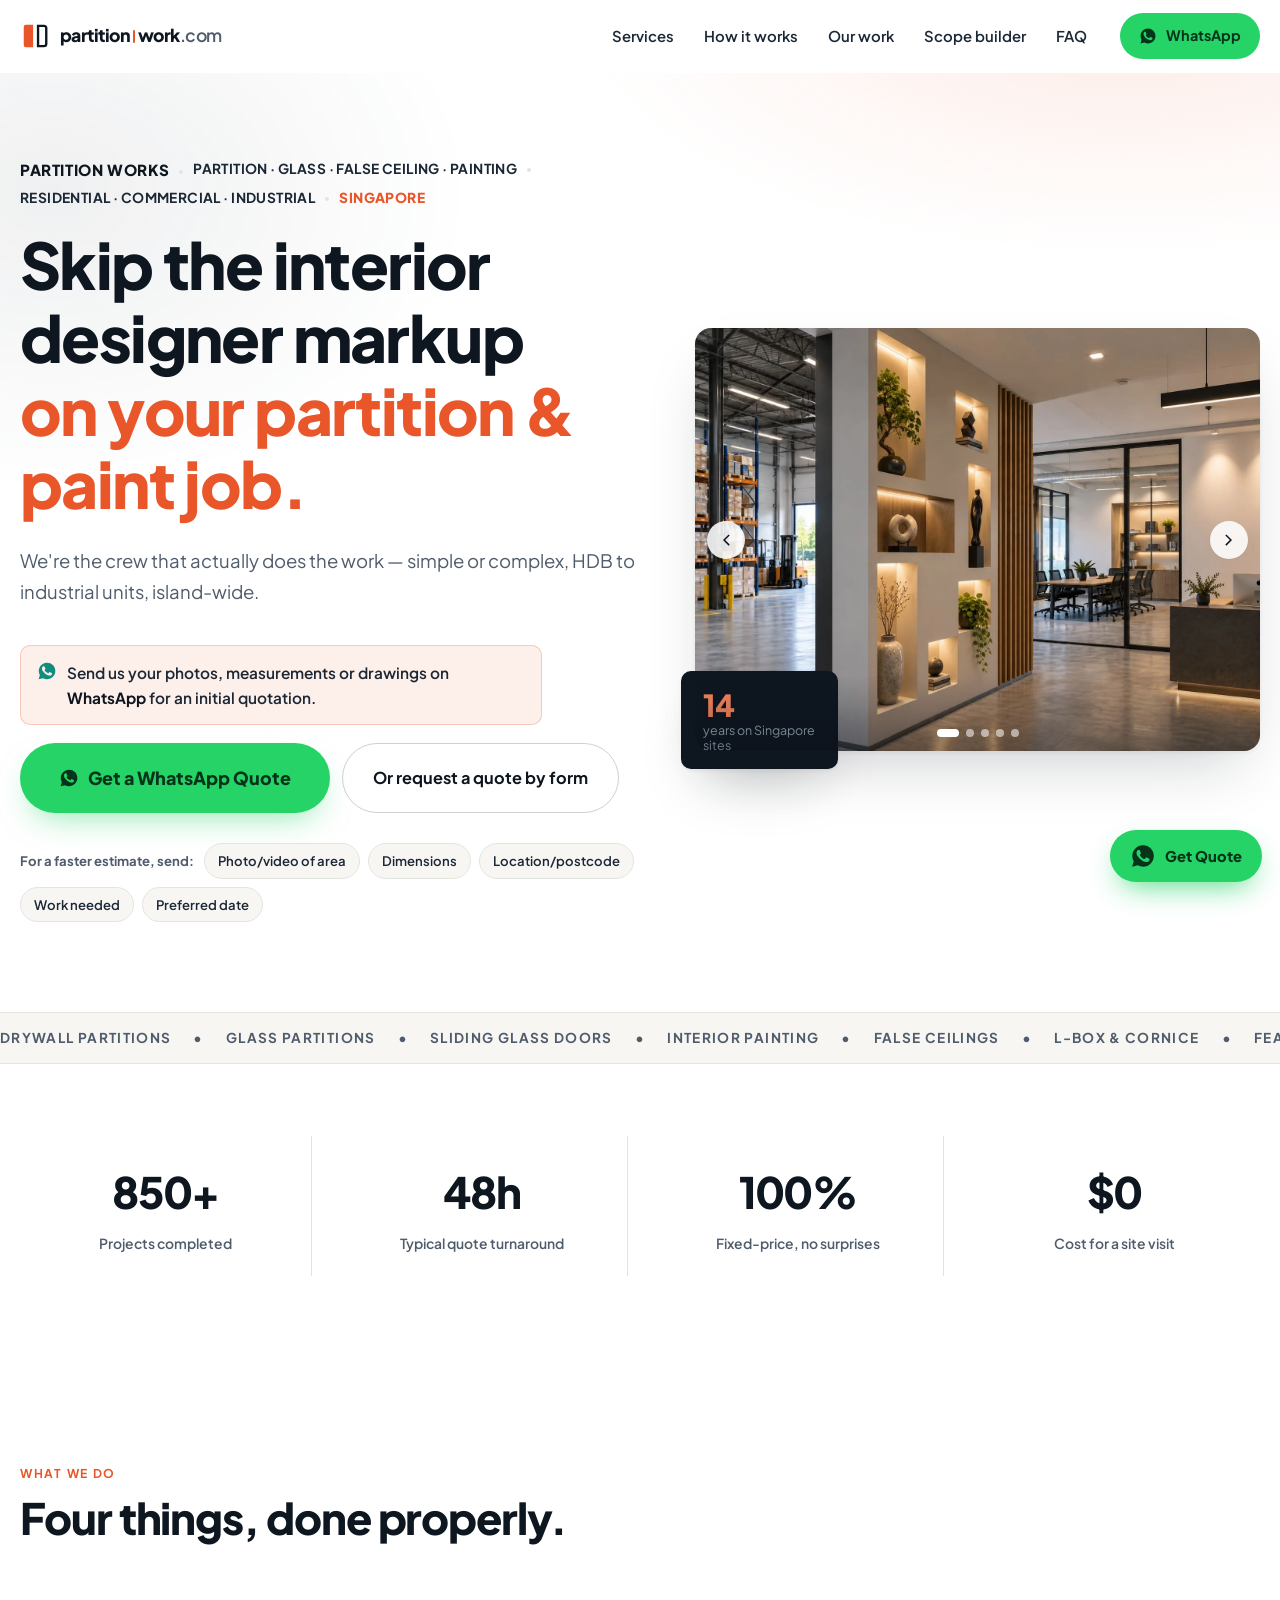
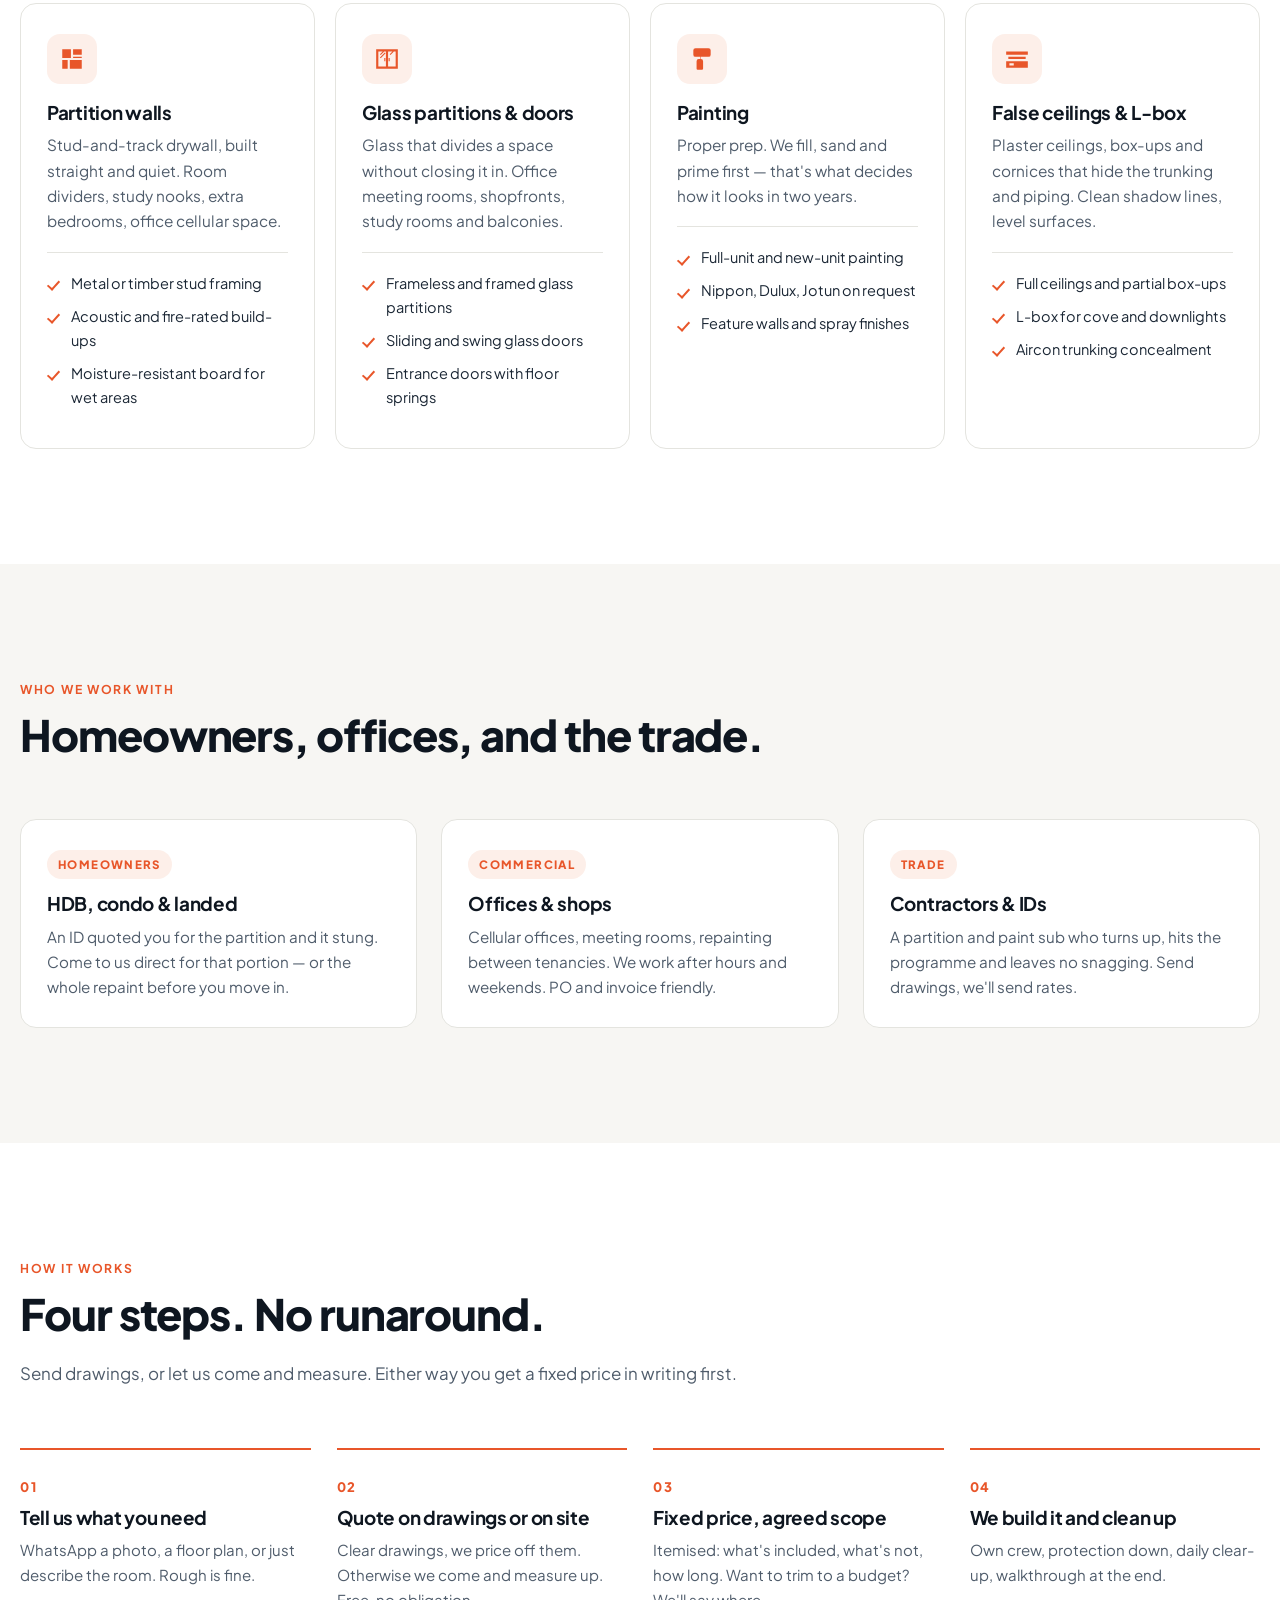
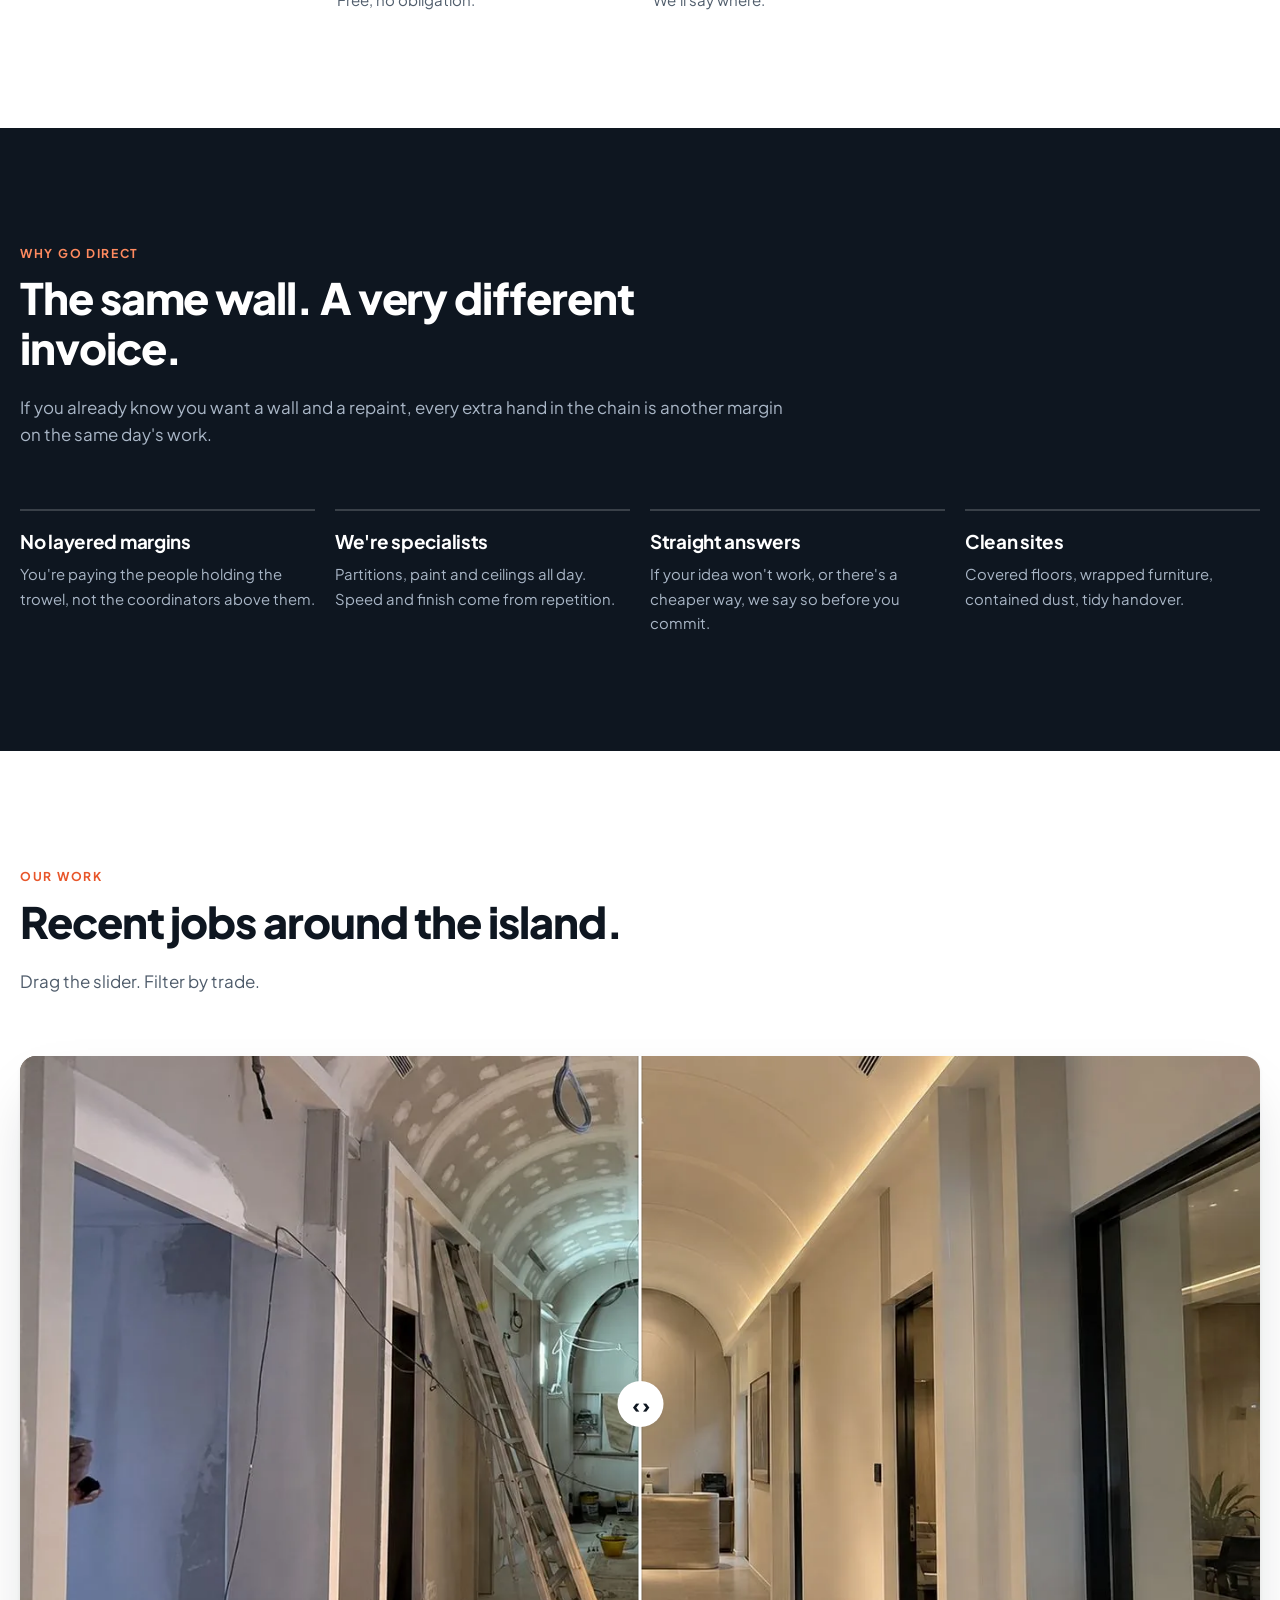
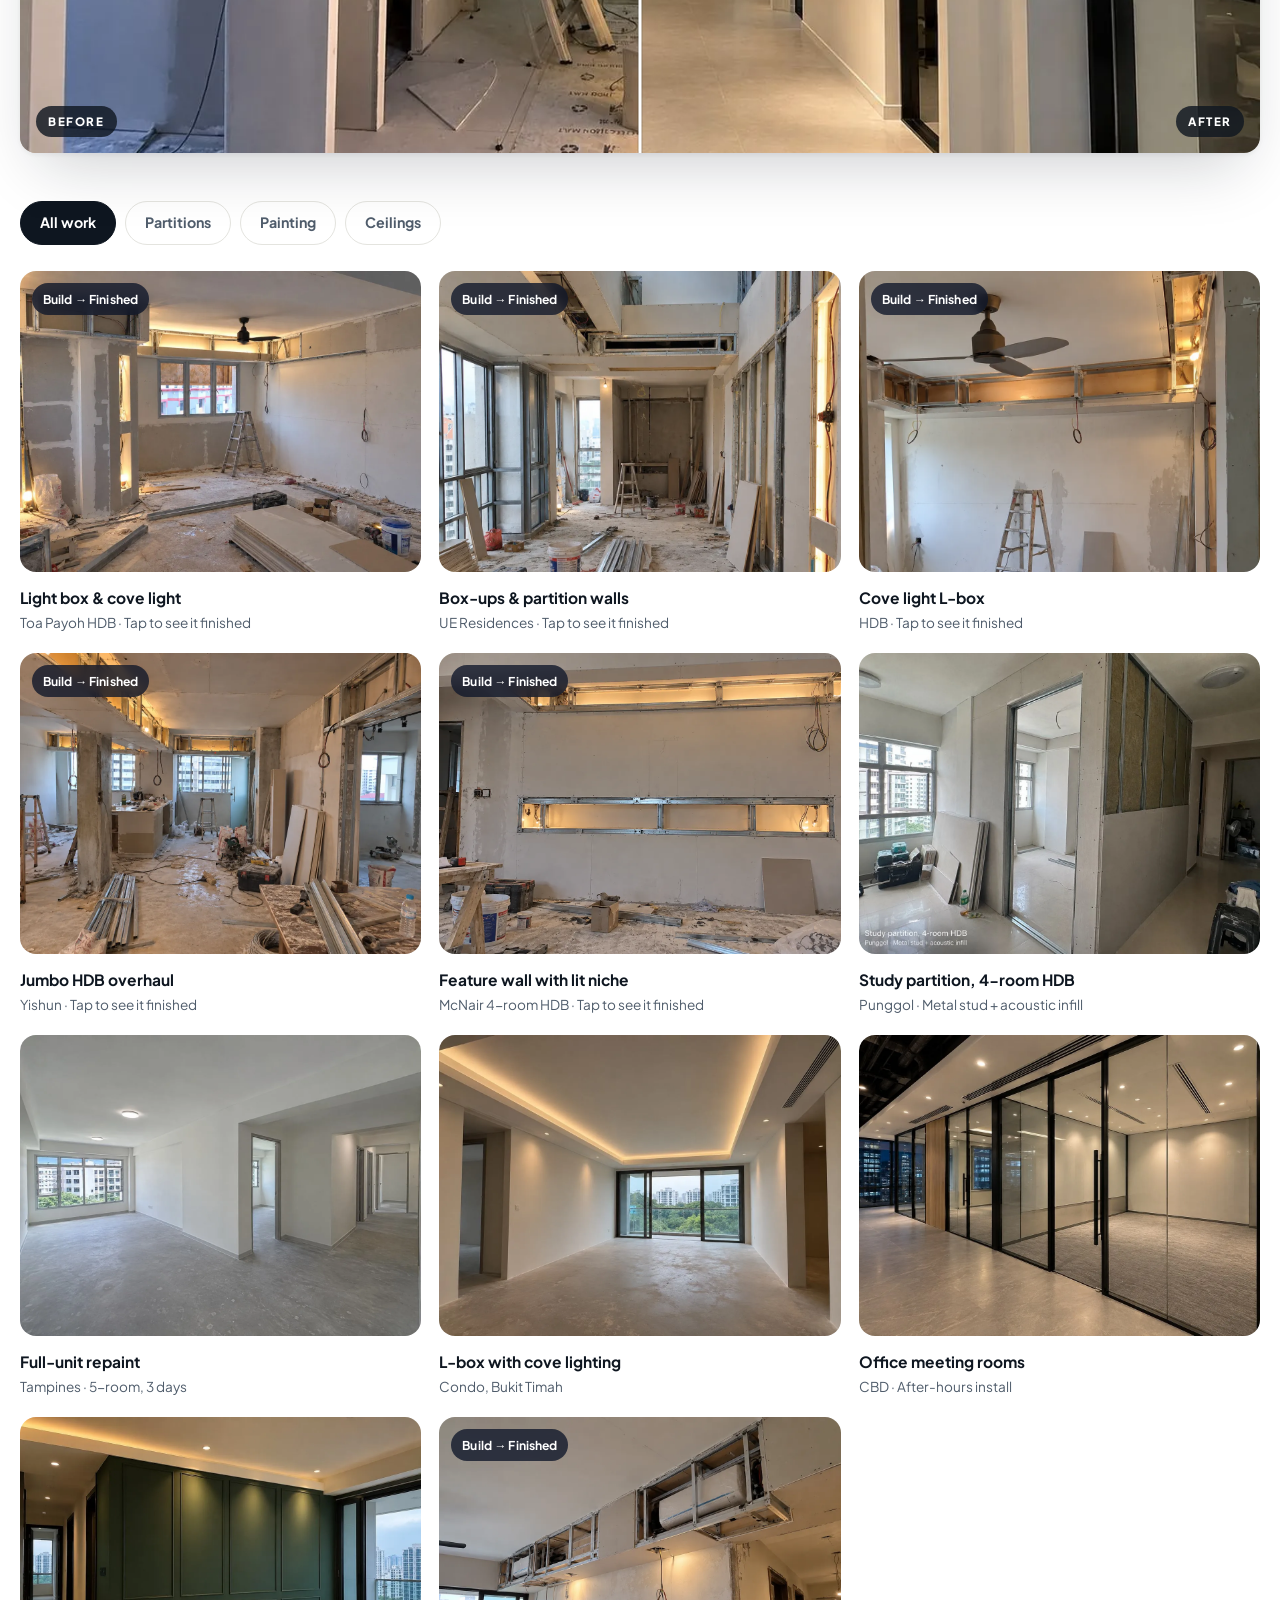
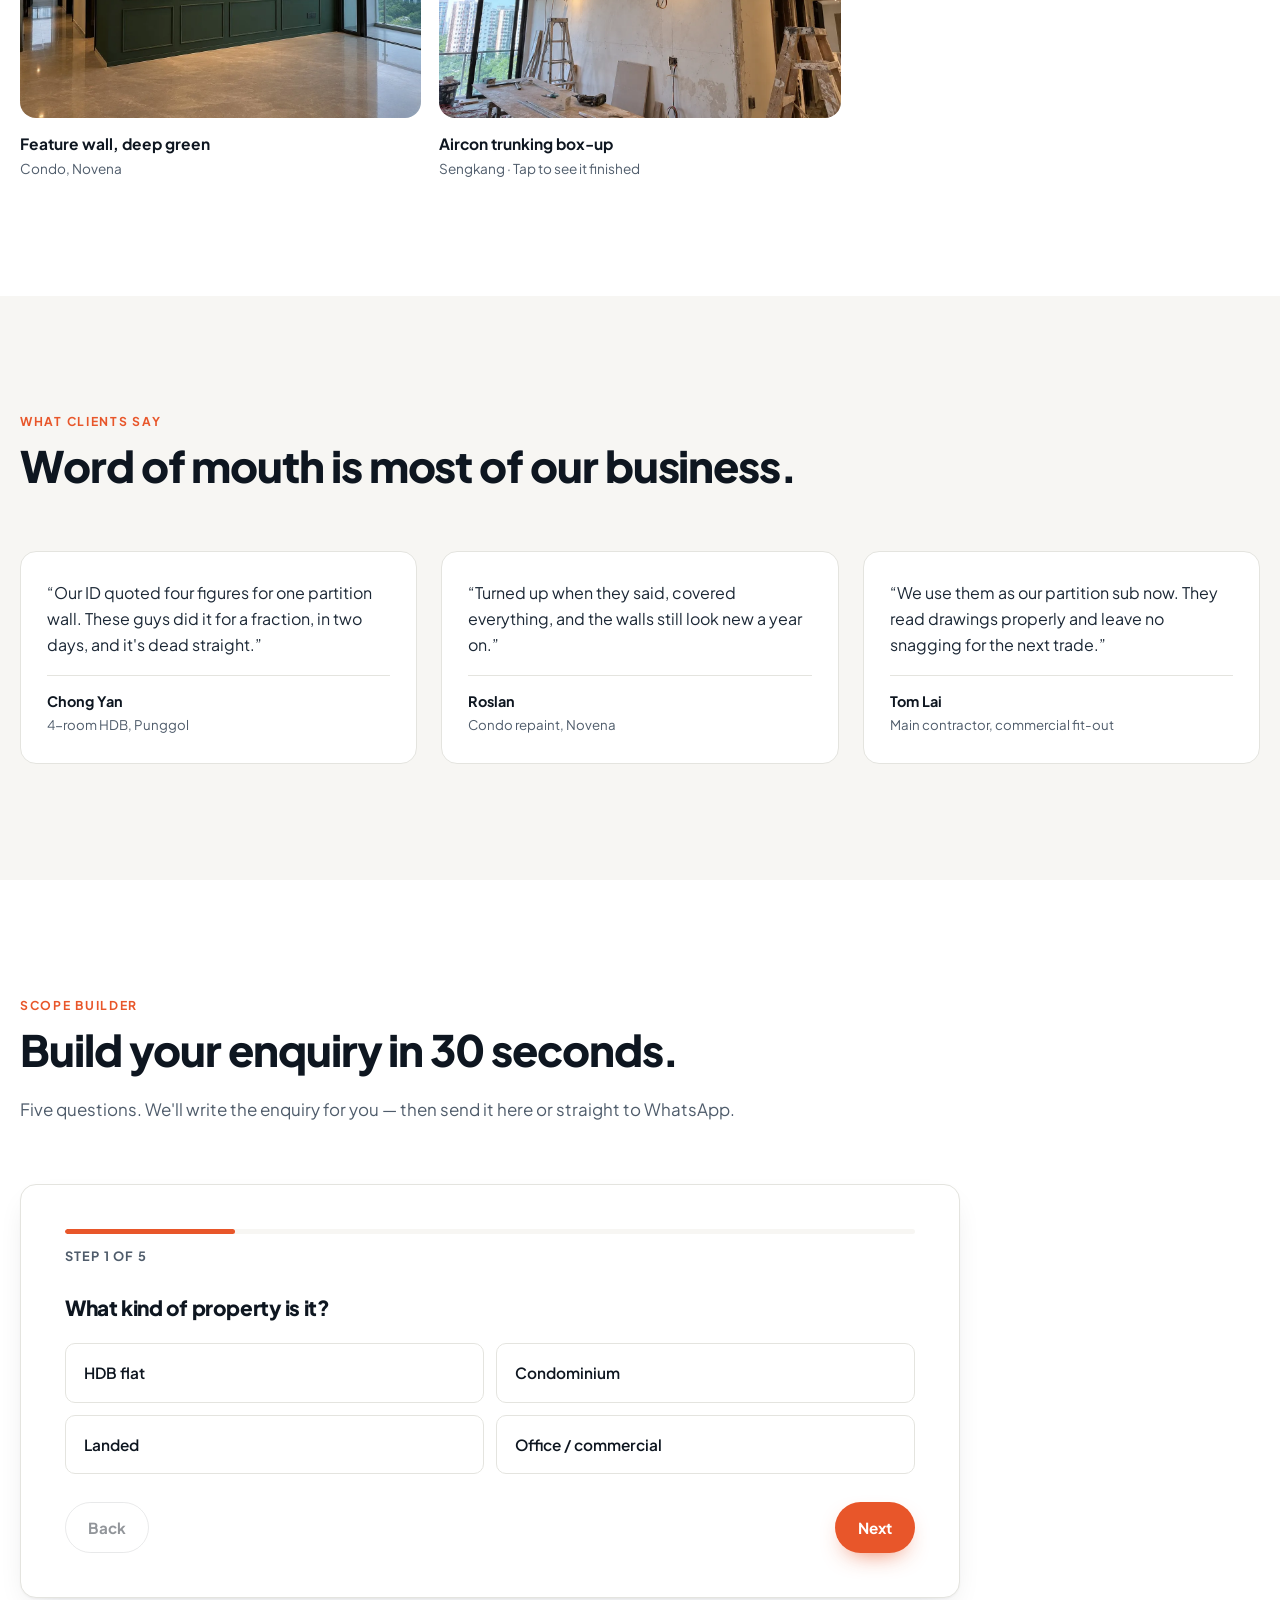
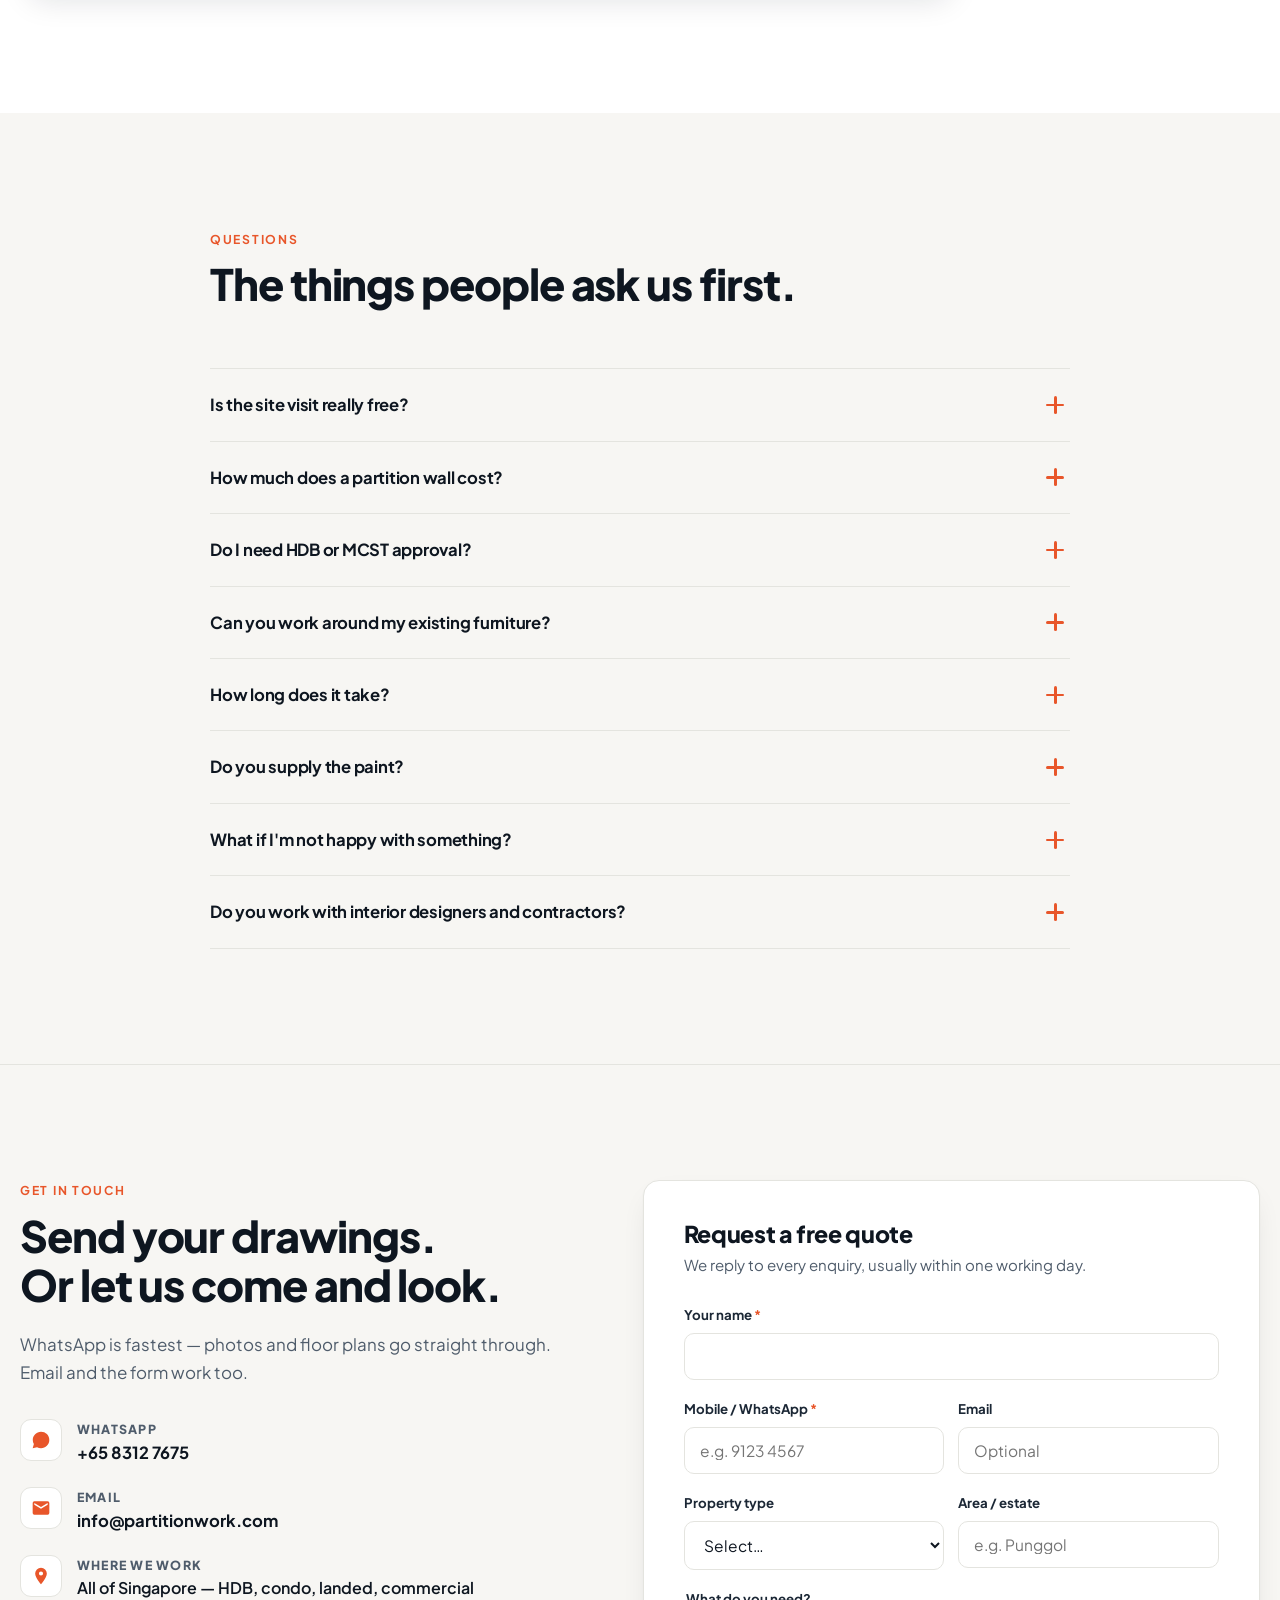
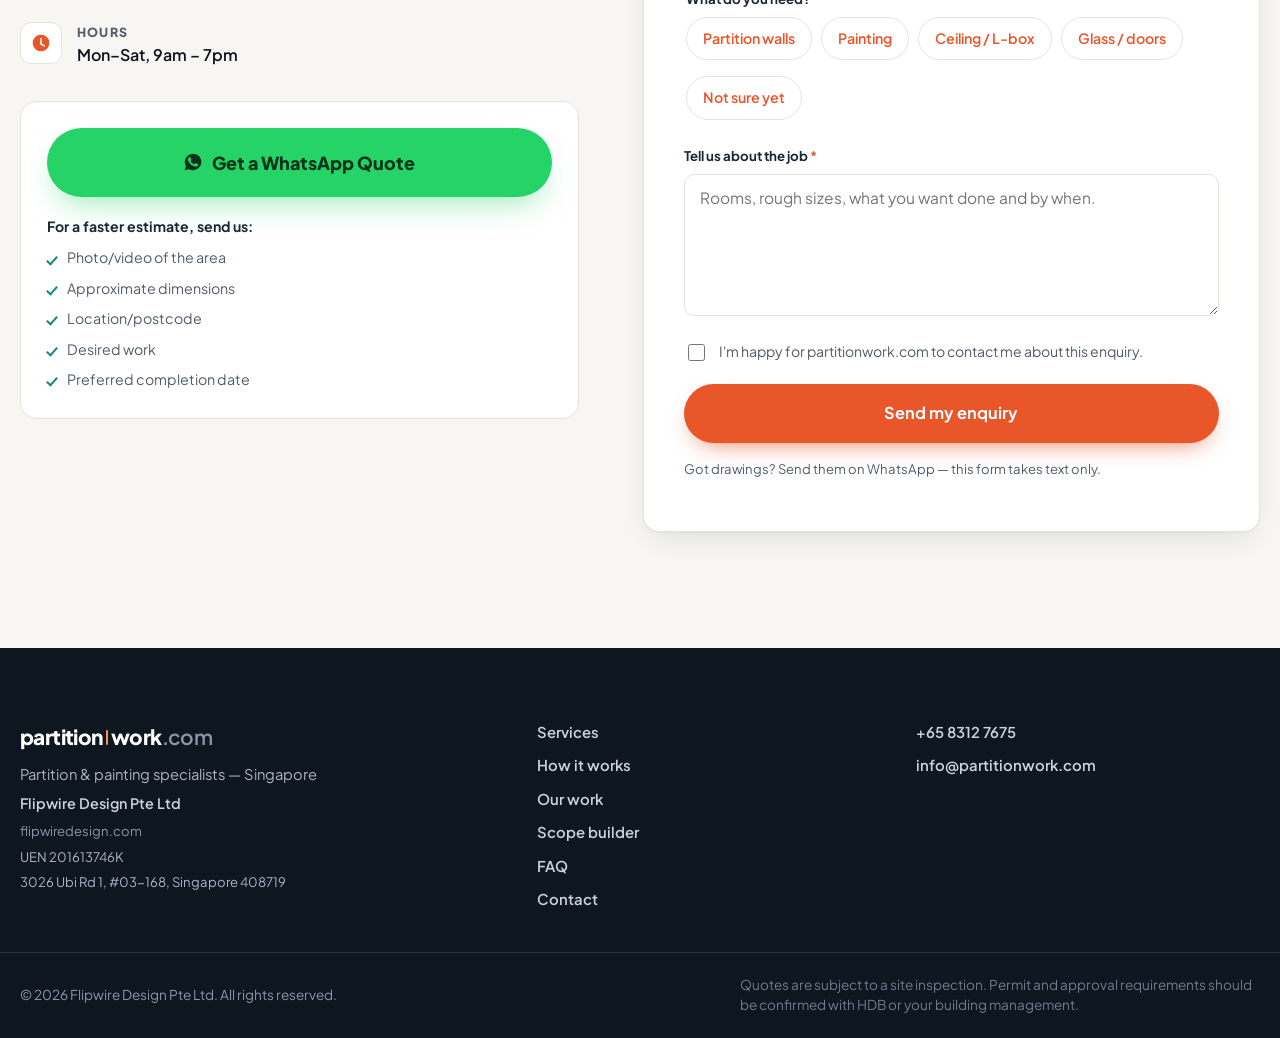
==== commit 1060547f: "Add McNair 4-room HDB feature wall project to Our Work New build → finished flip tile (fifth), filed" ====
--- a/index.html
+++ b/index.html
@@ -20,7 +20,7 @@
 <link rel="preload" as="font" type="font/woff2" href="assets/fonts/plus-jakarta-sans-400.woff2" crossorigin>
 <link rel="preload" as="font" type="font/woff2" href="assets/fonts/plus-jakarta-sans-800.woff2" crossorigin>
 <link rel="preload" as="image" href="assets/img/Hero1.webp" fetchpriority="high">
-<link rel="stylesheet" href="assets/css/style.css?v=24">
+<link rel="stylesheet" href="assets/css/style.css?v=25">
 
 <script type="application/ld+json">
 {
@@ -486,6 +486,7 @@
       <figure class="shot reveal" data-cat="partition" data-steps='[{"src":"assets/img/ueresidences-during.webp","alt":"UE Residences condo mid-build: aircon box-up framing and metal stud partition walls","title":"UE Residences — mid-build","sub":"Aircon box-up & stud partition walls"},{"src":"assets/img/ueresidences-after.webp","alt":"UE Residences condo finished: smooth partition wall and aircon box-up over the kitchen","title":"UE Residences — finished","sub":"Box-ups & partition walls, ready for handover"}]'><img class="shot-img" src="assets/img/ueresidences-during.webp" alt="UE Residences condo mid-build: aircon box-up framing and metal stud partition walls" loading="lazy" width="1086" height="1448" style="object-position:50% 25%"><span class="shot-badge" aria-hidden="true">Build → Finished</span><figcaption><strong>Box-ups &amp; partition walls</strong><span>UE Residences · Tap to see it finished</span></figcaption></figure>
       <figure class="shot reveal" data-cat="ceiling" data-steps='[{"src":"assets/img/hdbcove-during.webp","alt":"HDB mid-build: metal stud L-box framing and wiring for the cove light","title":"HDB cove light — mid-build","sub":"L-box framing & cove light wiring"},{"src":"assets/img/hdbcove-after.webp","alt":"HDB room finished with a warm cove-lit L-box ceiling","title":"HDB cove light — finished","sub":"Cove-lit L-box, skimmed and painted"}]'><img class="shot-img" src="assets/img/hdbcove-during.webp" alt="HDB mid-build: metal stud L-box framing and wiring for the cove light" loading="lazy" width="1086" height="1448" style="object-position:50% 25%"><span class="shot-badge" aria-hidden="true">Build → Finished</span><figcaption><strong>Cove light L-box</strong><span>HDB · Tap to see it finished</span></figcaption></figure>
       <figure class="shot reveal" data-cat="partition" data-steps='[{"src":"assets/img/yishun-during.webp","alt":"Yishun jumbo HDB mid-build: stud partition walls, L-box framing and cove light wiring","title":"Yishun jumbo HDB — mid-build","sub":"Partition walls, L-box & cove framing"},{"src":"assets/img/yishun-after.webp","alt":"Yishun jumbo HDB finished: open-plan living with a cove-lit L-box and new partition openings","title":"Yishun jumbo HDB — finished","sub":"Open-plan layout with cove-lit L-box"}]'><img class="shot-img" src="assets/img/yishun-during.webp" alt="Yishun jumbo HDB mid-build: stud partition walls, L-box framing and cove light wiring" loading="lazy" width="1200" height="900"><span class="shot-badge" aria-hidden="true">Build → Finished</span><figcaption><strong>Jumbo HDB overhaul</strong><span>Yishun · Tap to see it finished</span></figcaption></figure>
+      <figure class="shot reveal" data-cat="partition" data-steps='[{"src":"assets/img/mcnair-during.webp","alt":"McNair 4-room HDB mid-build: drywall feature wall with framed niche and L-box cove framing","title":"McNair 4-room HDB — mid-build","sub":"Drywall feature wall, niche & cove framing"},{"src":"assets/img/mcnair-after.webp","alt":"McNair 4-room HDB finished: white feature wall with a long lit niche and cove-lit L-box","title":"McNair 4-room HDB — finished","sub":"Lit niche and cove, skimmed and painted"}]'><img class="shot-img" src="assets/img/mcnair-during.webp" alt="McNair 4-room HDB mid-build: drywall feature wall with framed niche and L-box cove framing" loading="lazy" width="1676" height="939"><span class="shot-badge" aria-hidden="true">Build → Finished</span><figcaption><strong>Feature wall with lit niche</strong><span>McNair 4-room HDB · Tap to see it finished</span></figcaption></figure>
       <figure class="shot reveal" data-cat="partition"><img class="shot-img" src="assets/img/acousticfill.webp" alt="Partition wall framing mid-installation, acoustic infill visible" loading="lazy" width="1200" height="900"><figcaption><strong>Study partition, 4-room HDB</strong><span>Punggol · Metal stud + acoustic infill</span></figcaption></figure>
       <figure class="shot reveal" data-cat="painting"><img class="shot-img" src="assets/img/tampinespaint.webp" alt="Freshly painted, empty living space ready for handover" loading="lazy" width="1200" height="900"><figcaption><strong>Full-unit repaint</strong><span>Tampines · 5-room, 3 days</span></figcaption></figure>
       <figure class="shot reveal" data-cat="ceiling"><img class="shot-img" src="assets/img/Lcovelight.webp" alt="Hallway ceiling L-box with warm cove lighting" loading="lazy" width="1200" height="900"><figcaption><strong>L-box with cove lighting</strong><span>Condo, Bukit Timah</span></figcaption></figure>
@@ -836,7 +837,7 @@
   <span class="fab-text">Get Quote</span>
 </a>
 
-<script src="assets/js/config.js?v=24"></script>
-<script src="assets/js/main.js?v=24"></script>
+<script src="assets/js/config.js?v=25"></script>
+<script src="assets/js/main.js?v=25"></script>
 </body>
 </html>
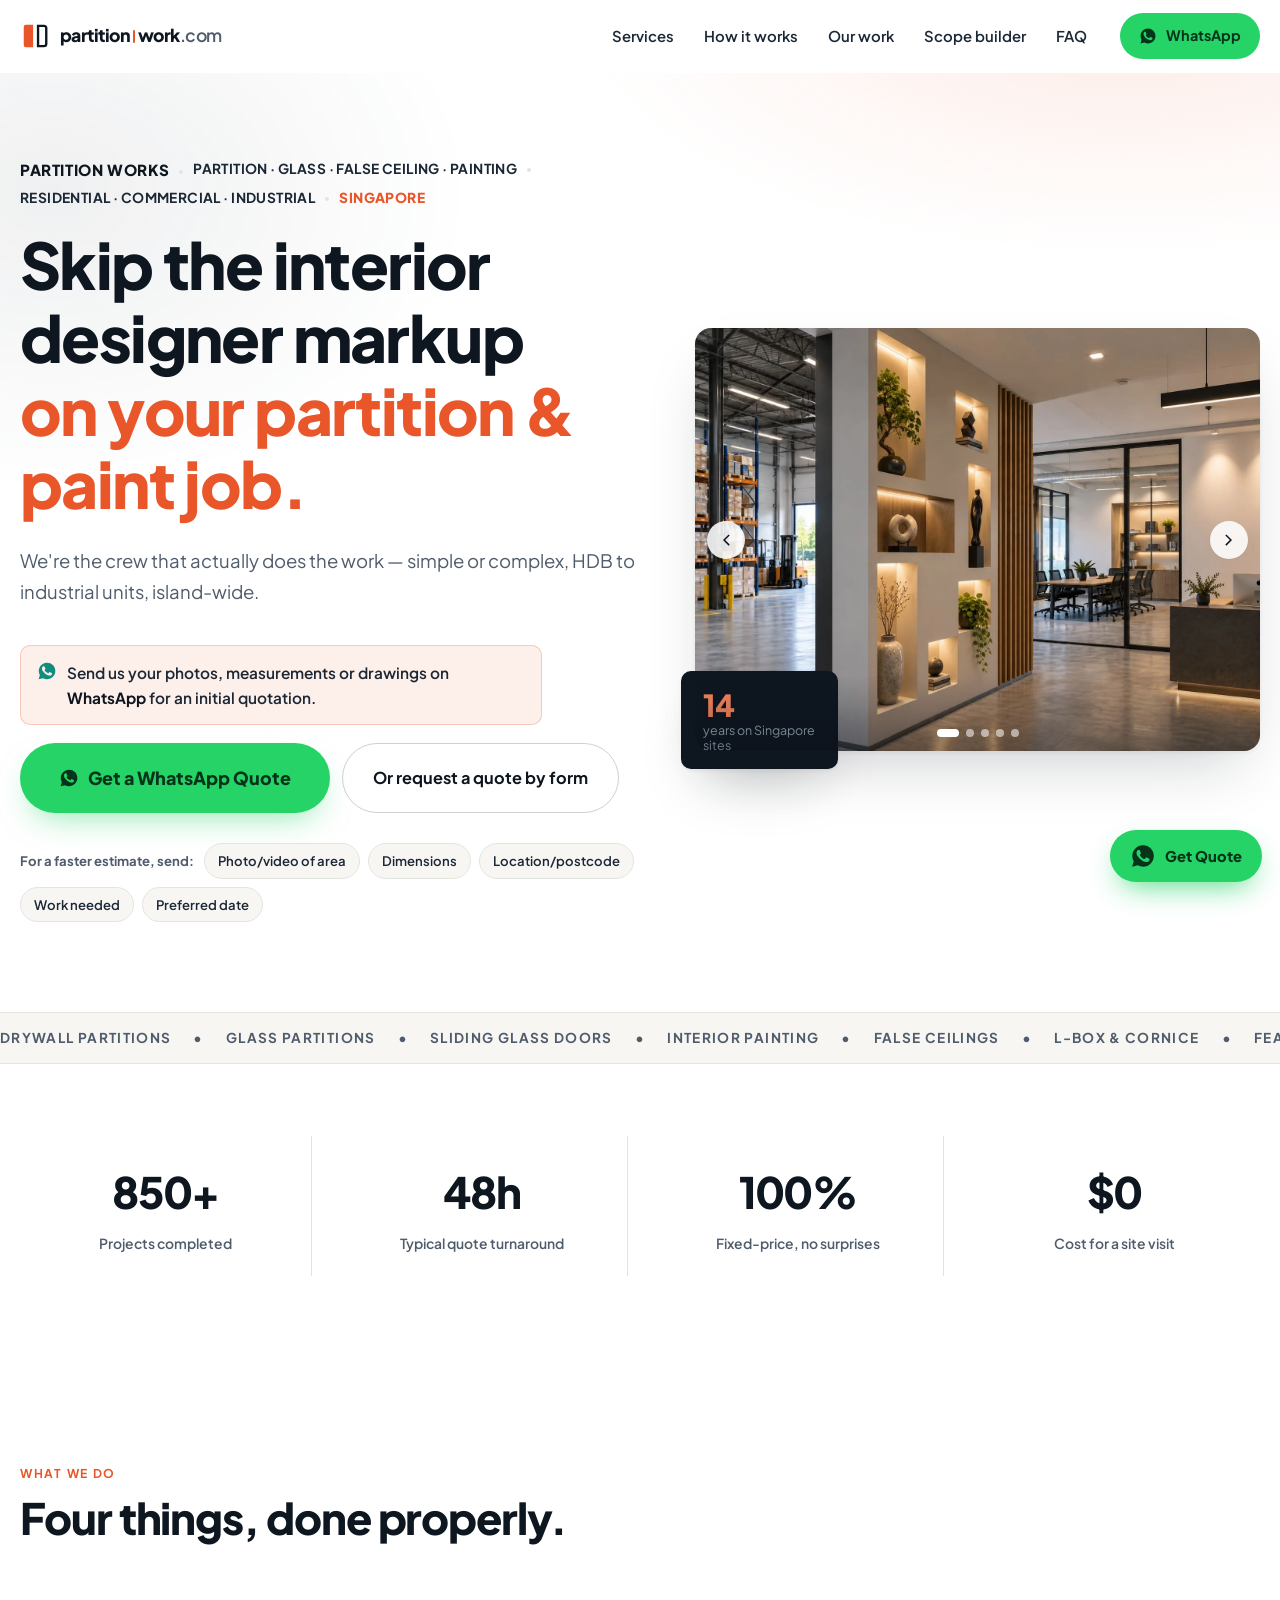
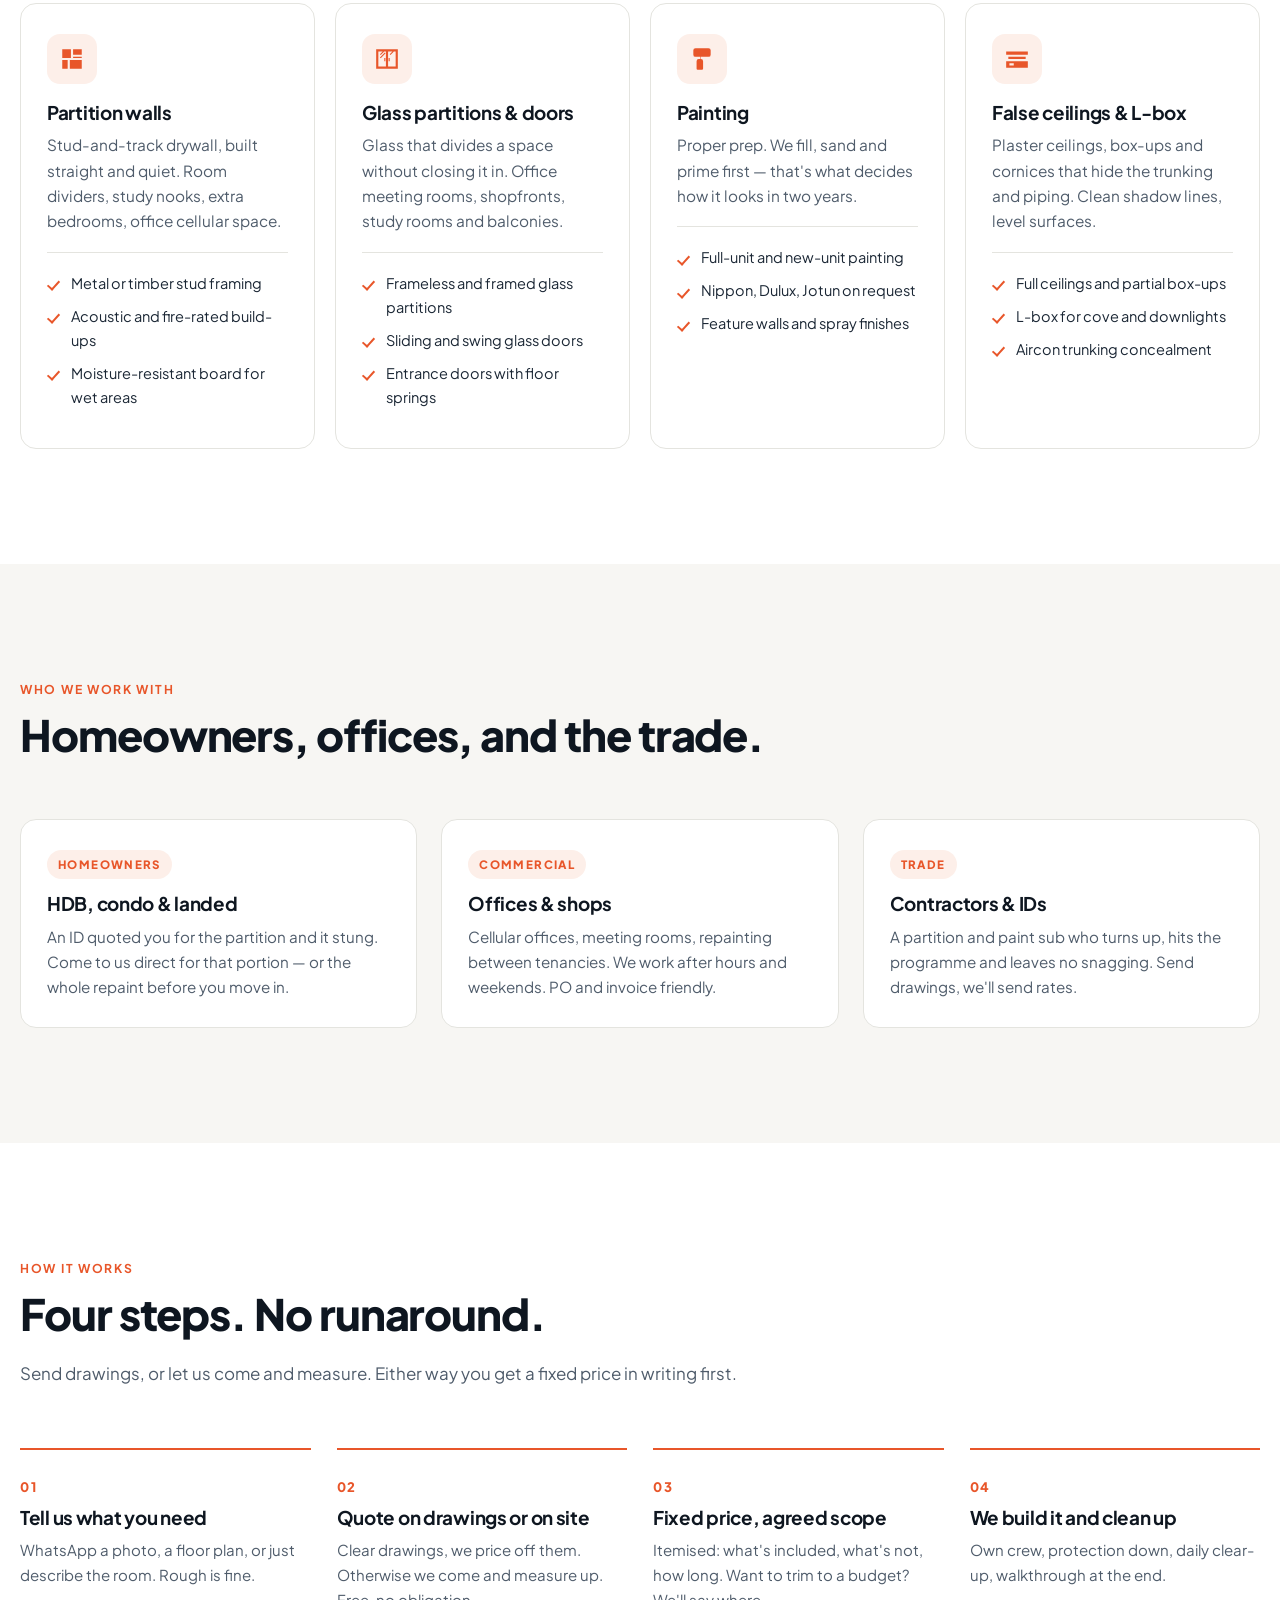
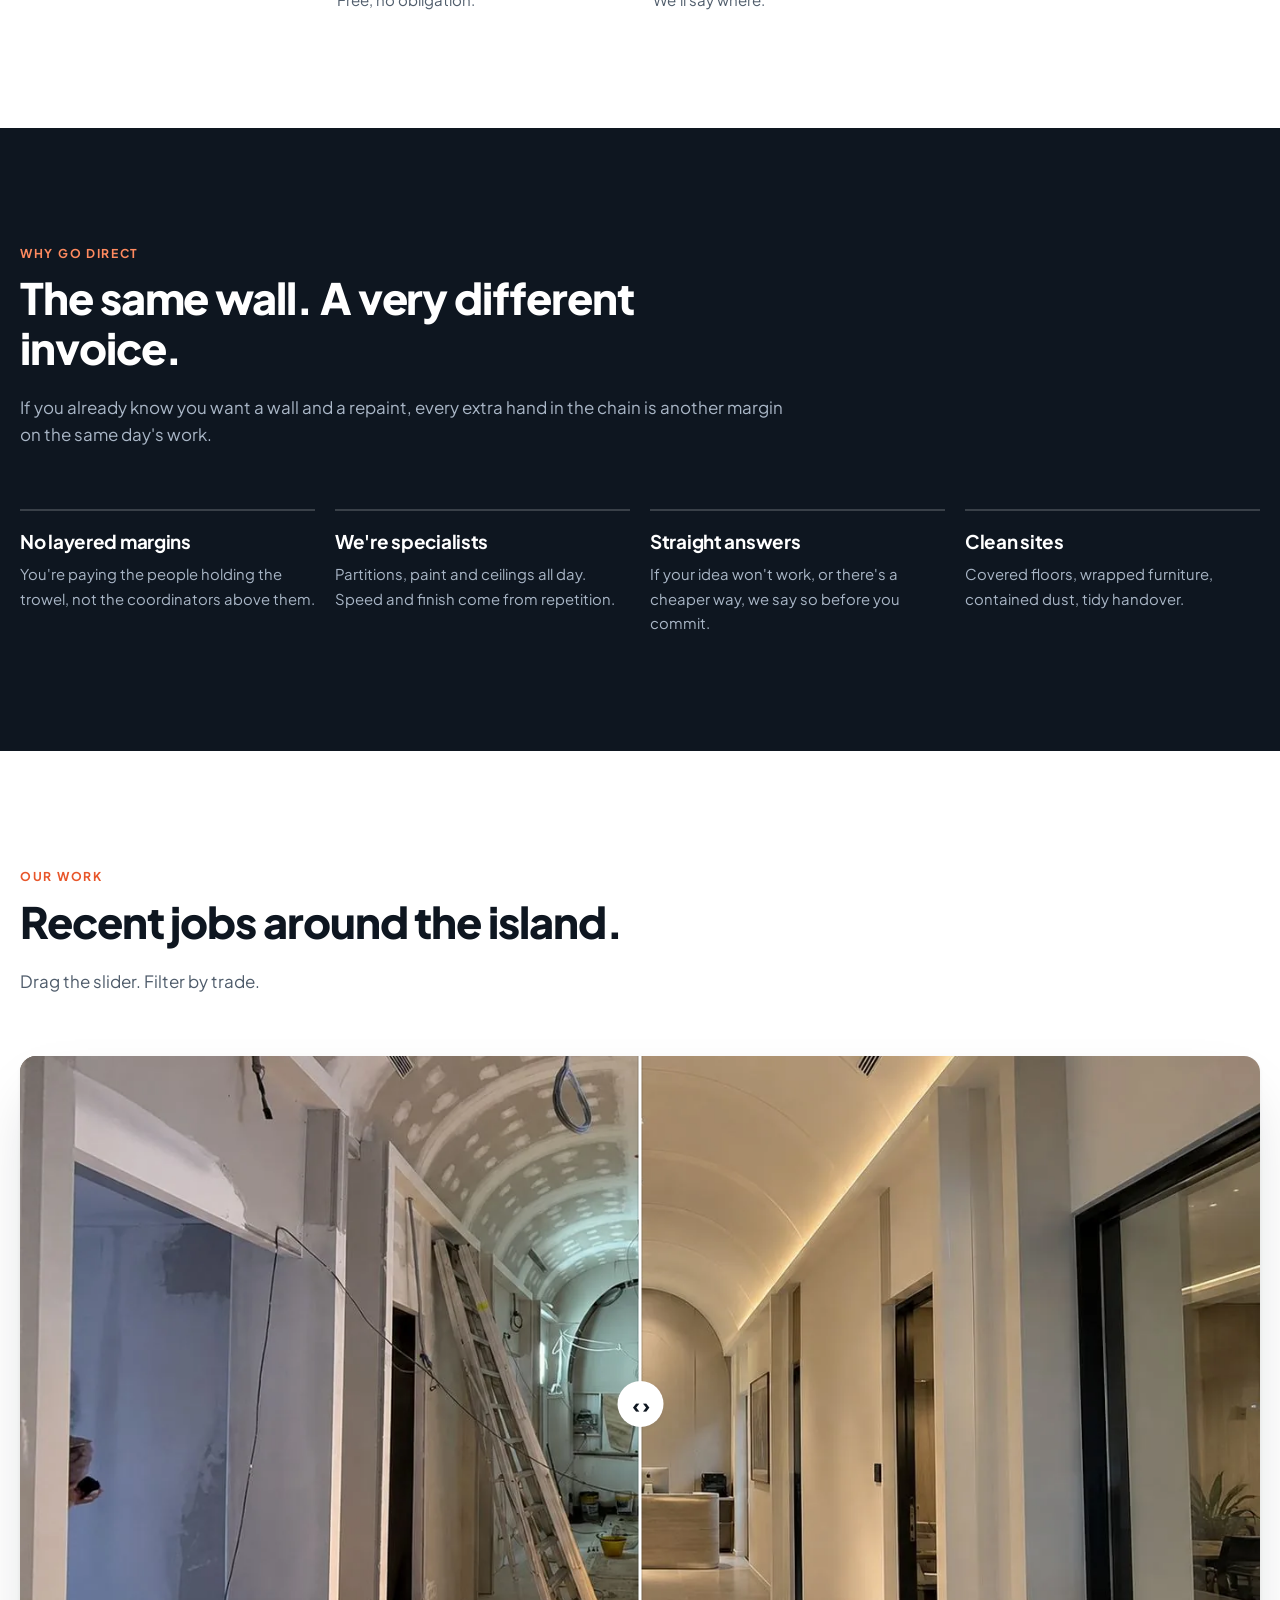
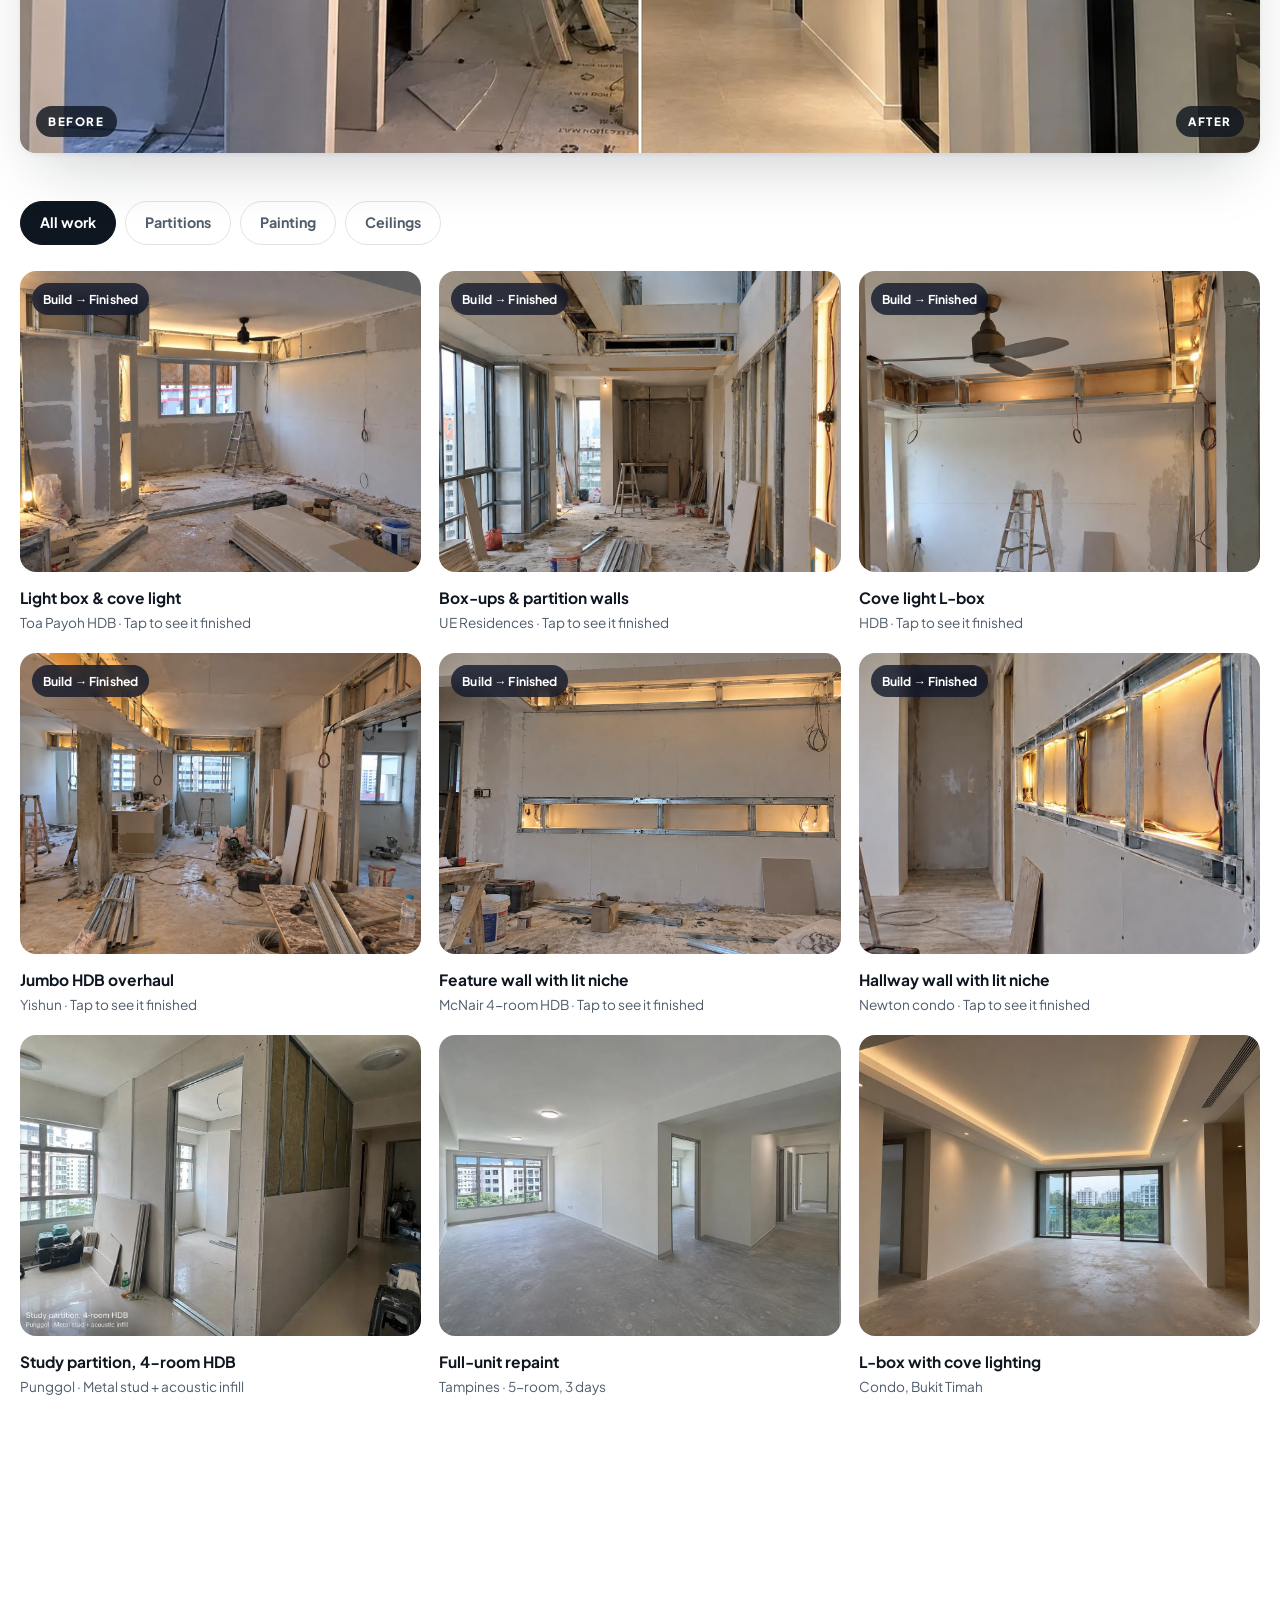
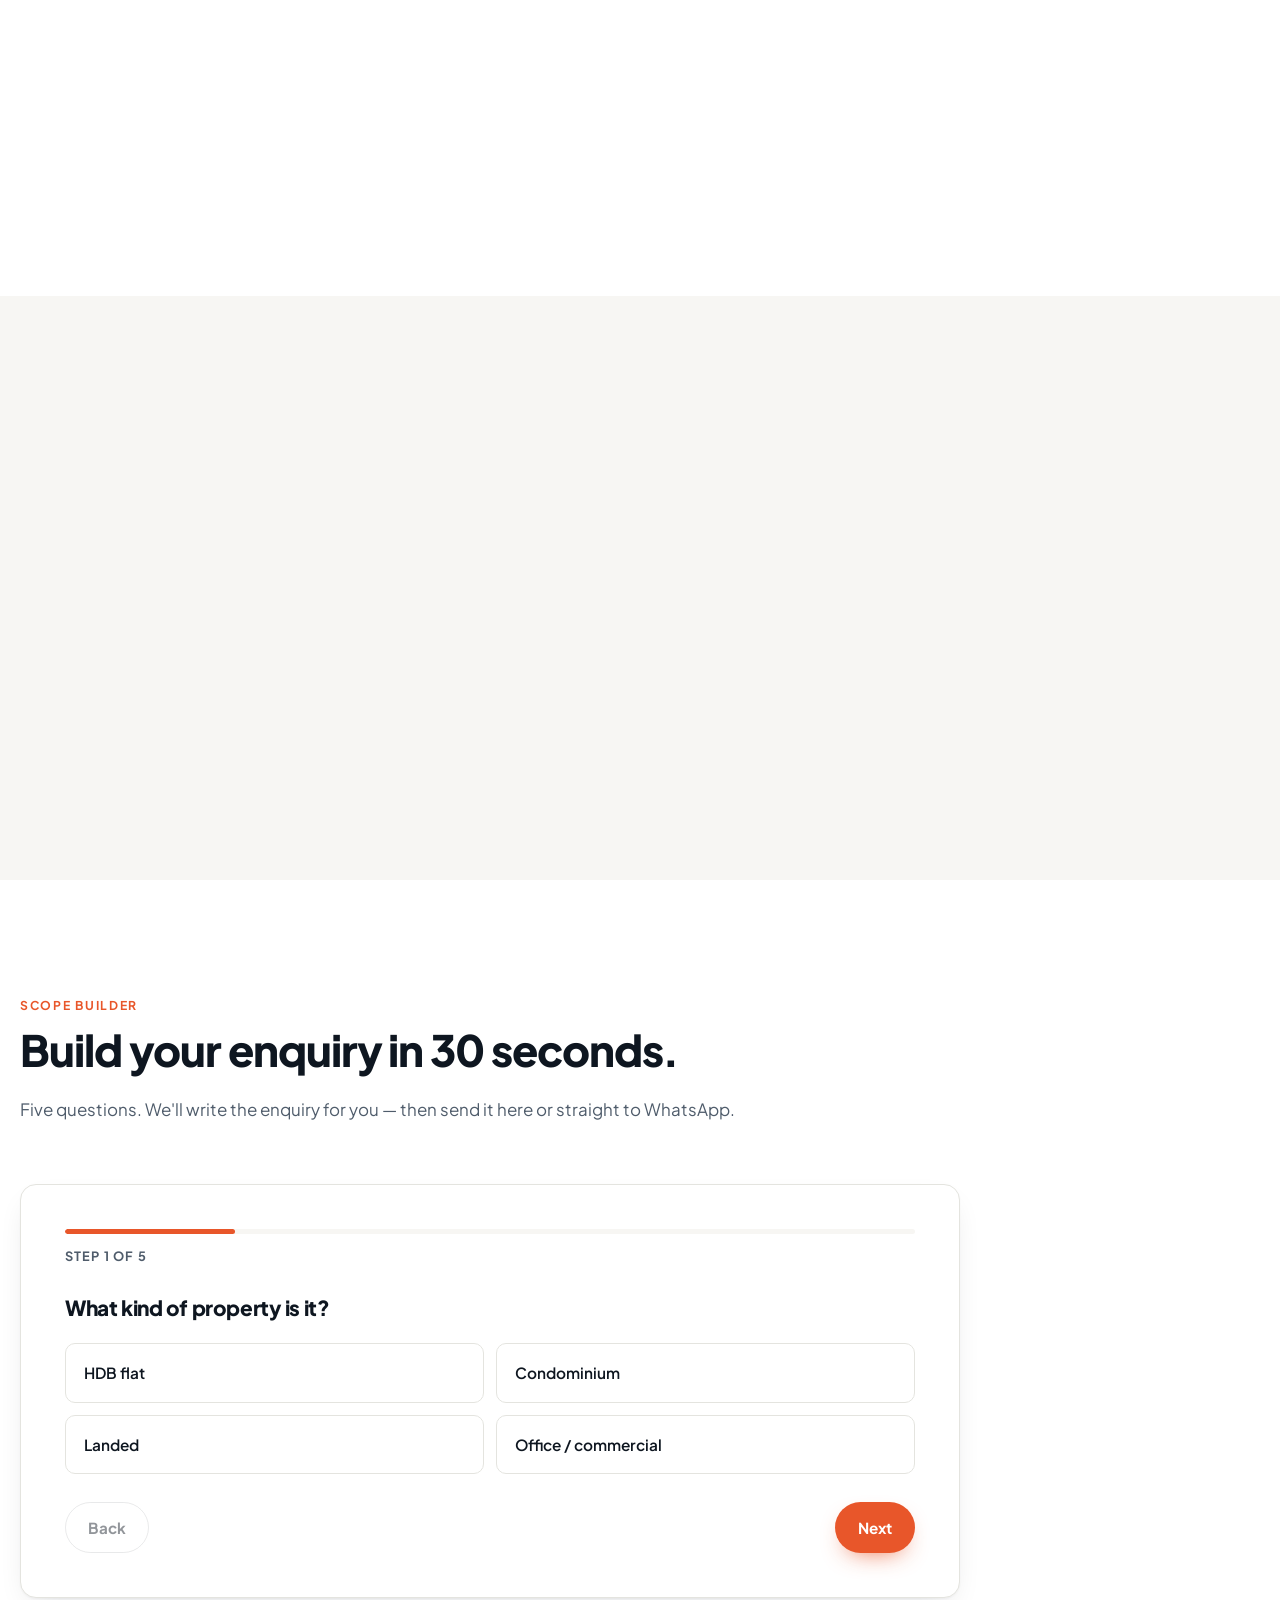
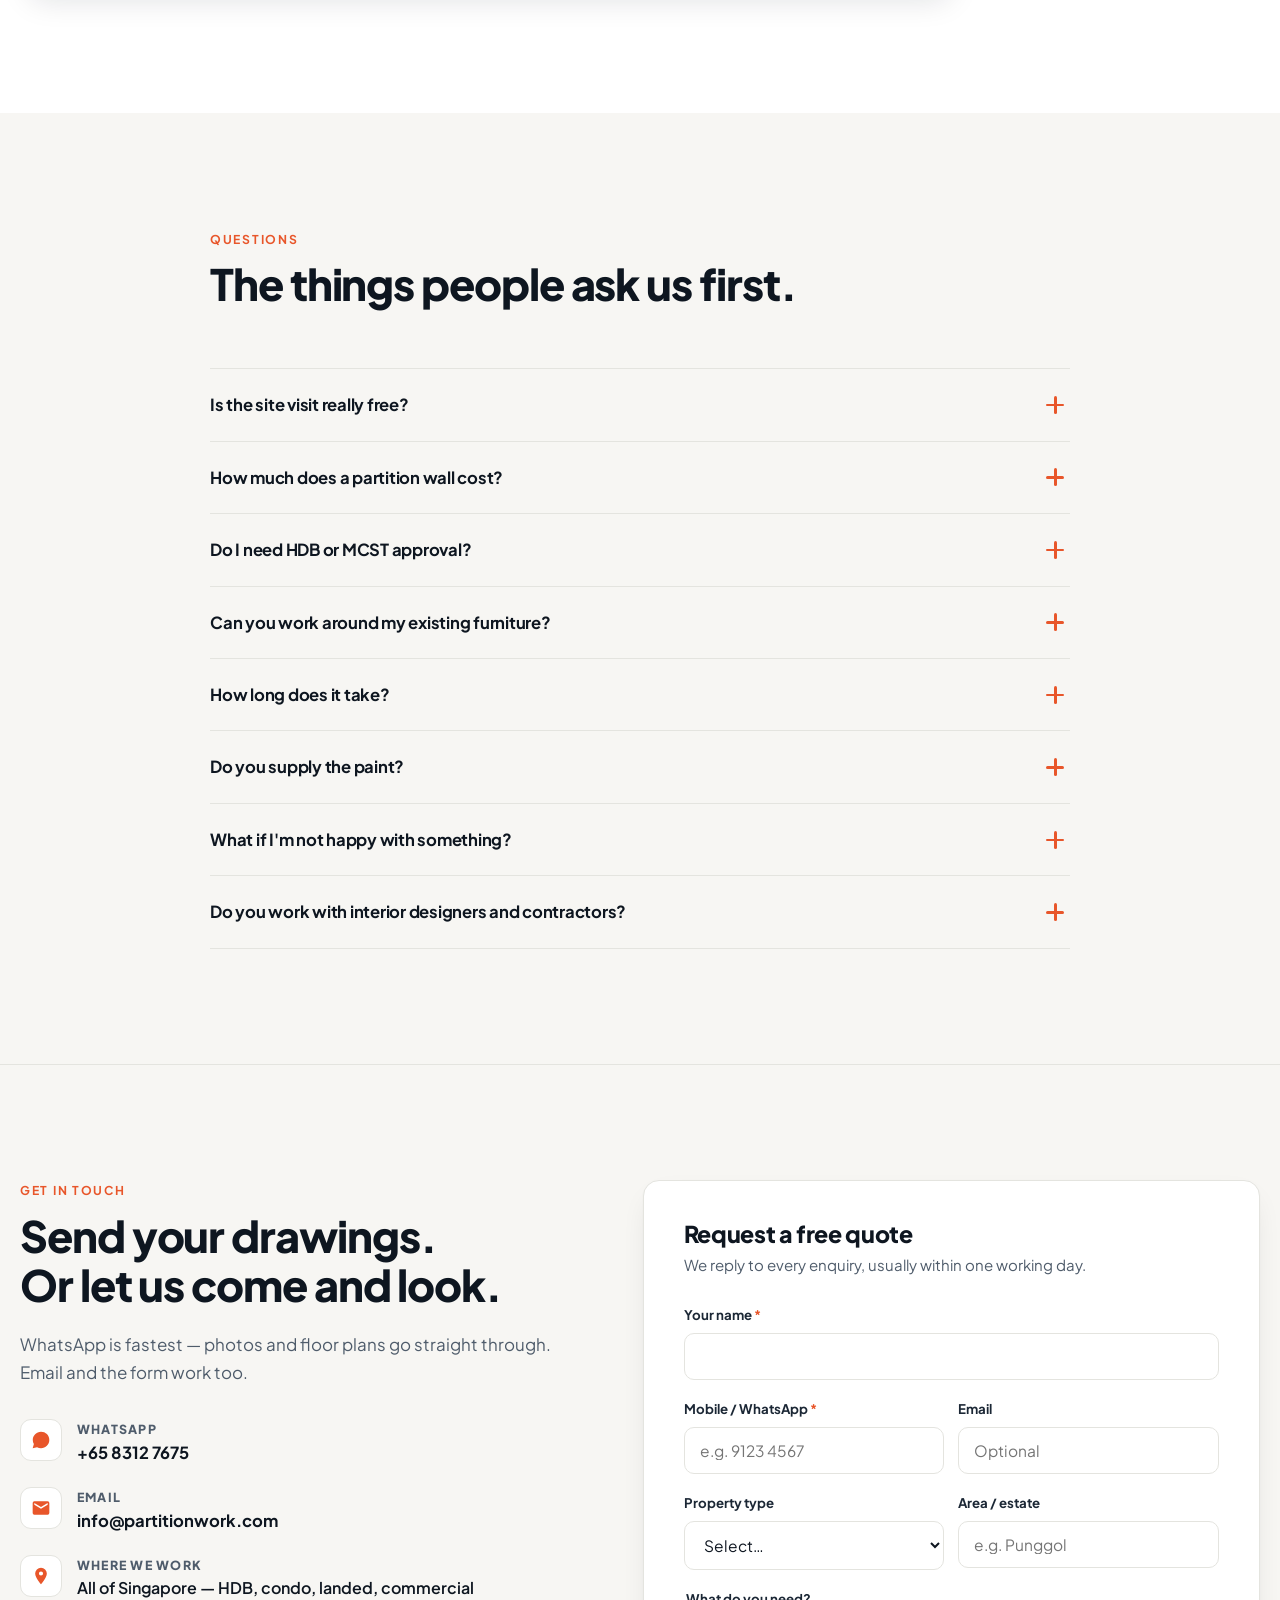
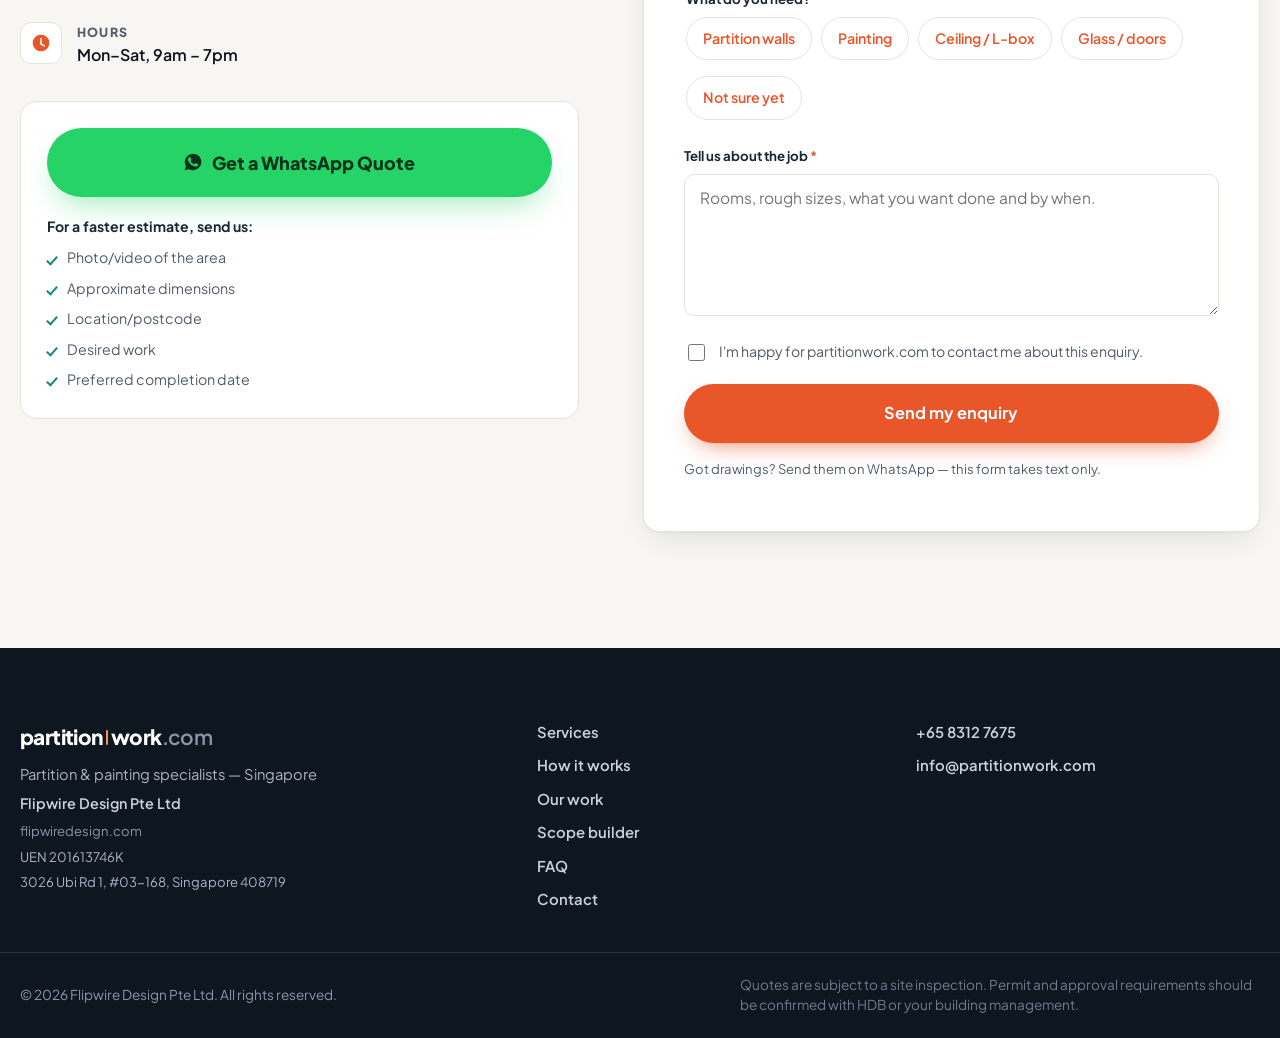
==== commit 258b14c5: "Add Newton condo hallway niche project to Our Work New build → finished flip tile (sixth), filed und" ====
--- a/index.html
+++ b/index.html
@@ -20,7 +20,7 @@
 <link rel="preload" as="font" type="font/woff2" href="assets/fonts/plus-jakarta-sans-400.woff2" crossorigin>
 <link rel="preload" as="font" type="font/woff2" href="assets/fonts/plus-jakarta-sans-800.woff2" crossorigin>
 <link rel="preload" as="image" href="assets/img/Hero1.webp" fetchpriority="high">
-<link rel="stylesheet" href="assets/css/style.css?v=25">
+<link rel="stylesheet" href="assets/css/style.css?v=26">
 
 <script type="application/ld+json">
 {
@@ -487,6 +487,7 @@
       <figure class="shot reveal" data-cat="ceiling" data-steps='[{"src":"assets/img/hdbcove-during.webp","alt":"HDB mid-build: metal stud L-box framing and wiring for the cove light","title":"HDB cove light — mid-build","sub":"L-box framing & cove light wiring"},{"src":"assets/img/hdbcove-after.webp","alt":"HDB room finished with a warm cove-lit L-box ceiling","title":"HDB cove light — finished","sub":"Cove-lit L-box, skimmed and painted"}]'><img class="shot-img" src="assets/img/hdbcove-during.webp" alt="HDB mid-build: metal stud L-box framing and wiring for the cove light" loading="lazy" width="1086" height="1448" style="object-position:50% 25%"><span class="shot-badge" aria-hidden="true">Build → Finished</span><figcaption><strong>Cove light L-box</strong><span>HDB · Tap to see it finished</span></figcaption></figure>
       <figure class="shot reveal" data-cat="partition" data-steps='[{"src":"assets/img/yishun-during.webp","alt":"Yishun jumbo HDB mid-build: stud partition walls, L-box framing and cove light wiring","title":"Yishun jumbo HDB — mid-build","sub":"Partition walls, L-box & cove framing"},{"src":"assets/img/yishun-after.webp","alt":"Yishun jumbo HDB finished: open-plan living with a cove-lit L-box and new partition openings","title":"Yishun jumbo HDB — finished","sub":"Open-plan layout with cove-lit L-box"}]'><img class="shot-img" src="assets/img/yishun-during.webp" alt="Yishun jumbo HDB mid-build: stud partition walls, L-box framing and cove light wiring" loading="lazy" width="1200" height="900"><span class="shot-badge" aria-hidden="true">Build → Finished</span><figcaption><strong>Jumbo HDB overhaul</strong><span>Yishun · Tap to see it finished</span></figcaption></figure>
       <figure class="shot reveal" data-cat="partition" data-steps='[{"src":"assets/img/mcnair-during.webp","alt":"McNair 4-room HDB mid-build: drywall feature wall with framed niche and L-box cove framing","title":"McNair 4-room HDB — mid-build","sub":"Drywall feature wall, niche & cove framing"},{"src":"assets/img/mcnair-after.webp","alt":"McNair 4-room HDB finished: white feature wall with a long lit niche and cove-lit L-box","title":"McNair 4-room HDB — finished","sub":"Lit niche and cove, skimmed and painted"}]'><img class="shot-img" src="assets/img/mcnair-during.webp" alt="McNair 4-room HDB mid-build: drywall feature wall with framed niche and L-box cove framing" loading="lazy" width="1676" height="939"><span class="shot-badge" aria-hidden="true">Build → Finished</span><figcaption><strong>Feature wall with lit niche</strong><span>McNair 4-room HDB · Tap to see it finished</span></figcaption></figure>
+      <figure class="shot reveal" data-cat="partition" data-steps='[{"src":"assets/img/newton-during.webp","alt":"Newton condo mid-build: hallway drywall wall with a framed, wired niche","title":"Newton condo — mid-build","sub":"Hallway drywall wall & niche framing"},{"src":"assets/img/newton-after.webp","alt":"Newton condo finished: white hallway wall with a long lit niche and cove-lit ceiling","title":"Newton condo — finished","sub":"Lit wall niche, skimmed and painted"}]'><img class="shot-img" src="assets/img/newton-during.webp" alt="Newton condo mid-build: hallway drywall wall with a framed, wired niche" loading="lazy" width="939" height="1675" style="object-position:50% 55%"><span class="shot-badge" aria-hidden="true">Build → Finished</span><figcaption><strong>Hallway wall with lit niche</strong><span>Newton condo · Tap to see it finished</span></figcaption></figure>
       <figure class="shot reveal" data-cat="partition"><img class="shot-img" src="assets/img/acousticfill.webp" alt="Partition wall framing mid-installation, acoustic infill visible" loading="lazy" width="1200" height="900"><figcaption><strong>Study partition, 4-room HDB</strong><span>Punggol · Metal stud + acoustic infill</span></figcaption></figure>
       <figure class="shot reveal" data-cat="painting"><img class="shot-img" src="assets/img/tampinespaint.webp" alt="Freshly painted, empty living space ready for handover" loading="lazy" width="1200" height="900"><figcaption><strong>Full-unit repaint</strong><span>Tampines · 5-room, 3 days</span></figcaption></figure>
       <figure class="shot reveal" data-cat="ceiling"><img class="shot-img" src="assets/img/Lcovelight.webp" alt="Hallway ceiling L-box with warm cove lighting" loading="lazy" width="1200" height="900"><figcaption><strong>L-box with cove lighting</strong><span>Condo, Bukit Timah</span></figcaption></figure>
@@ -837,7 +838,7 @@
   <span class="fab-text">Get Quote</span>
 </a>
 
-<script src="assets/js/config.js?v=25"></script>
-<script src="assets/js/main.js?v=25"></script>
+<script src="assets/js/config.js?v=26"></script>
+<script src="assets/js/main.js?v=26"></script>
 </body>
 </html>
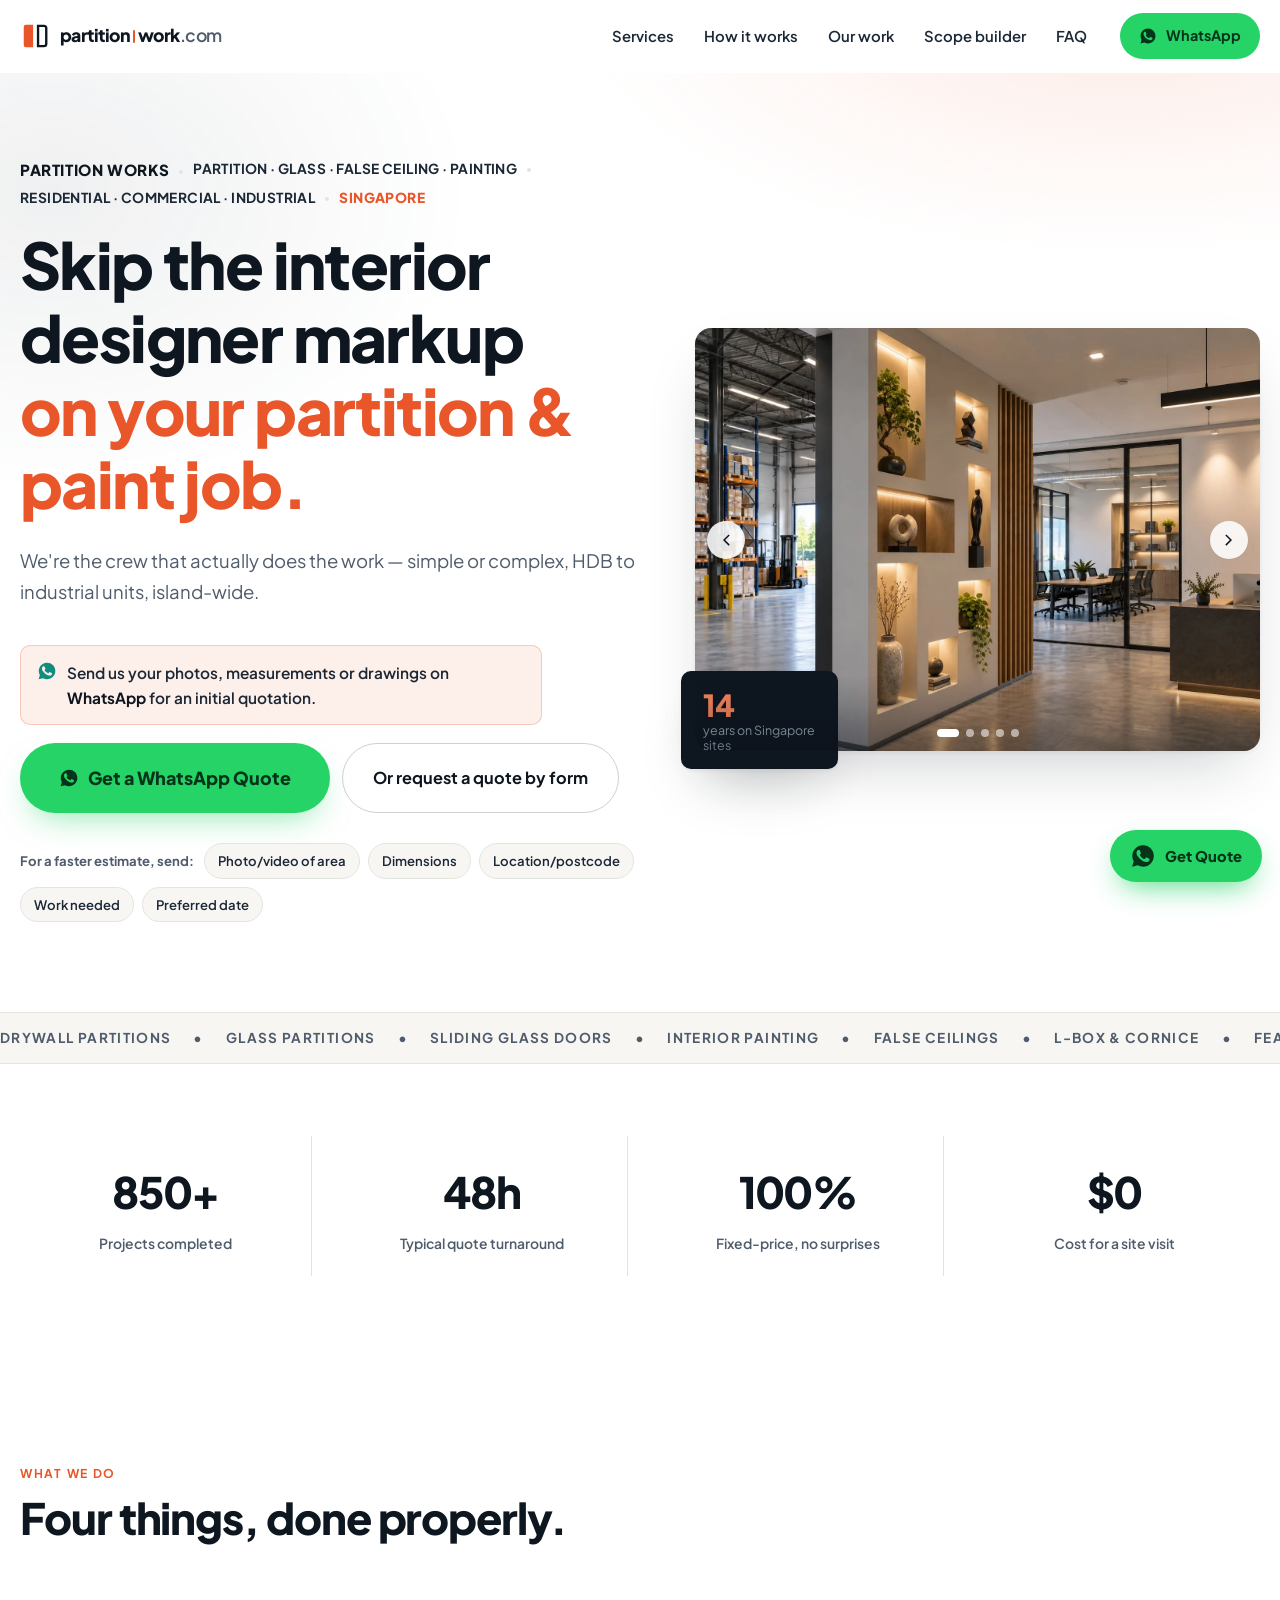
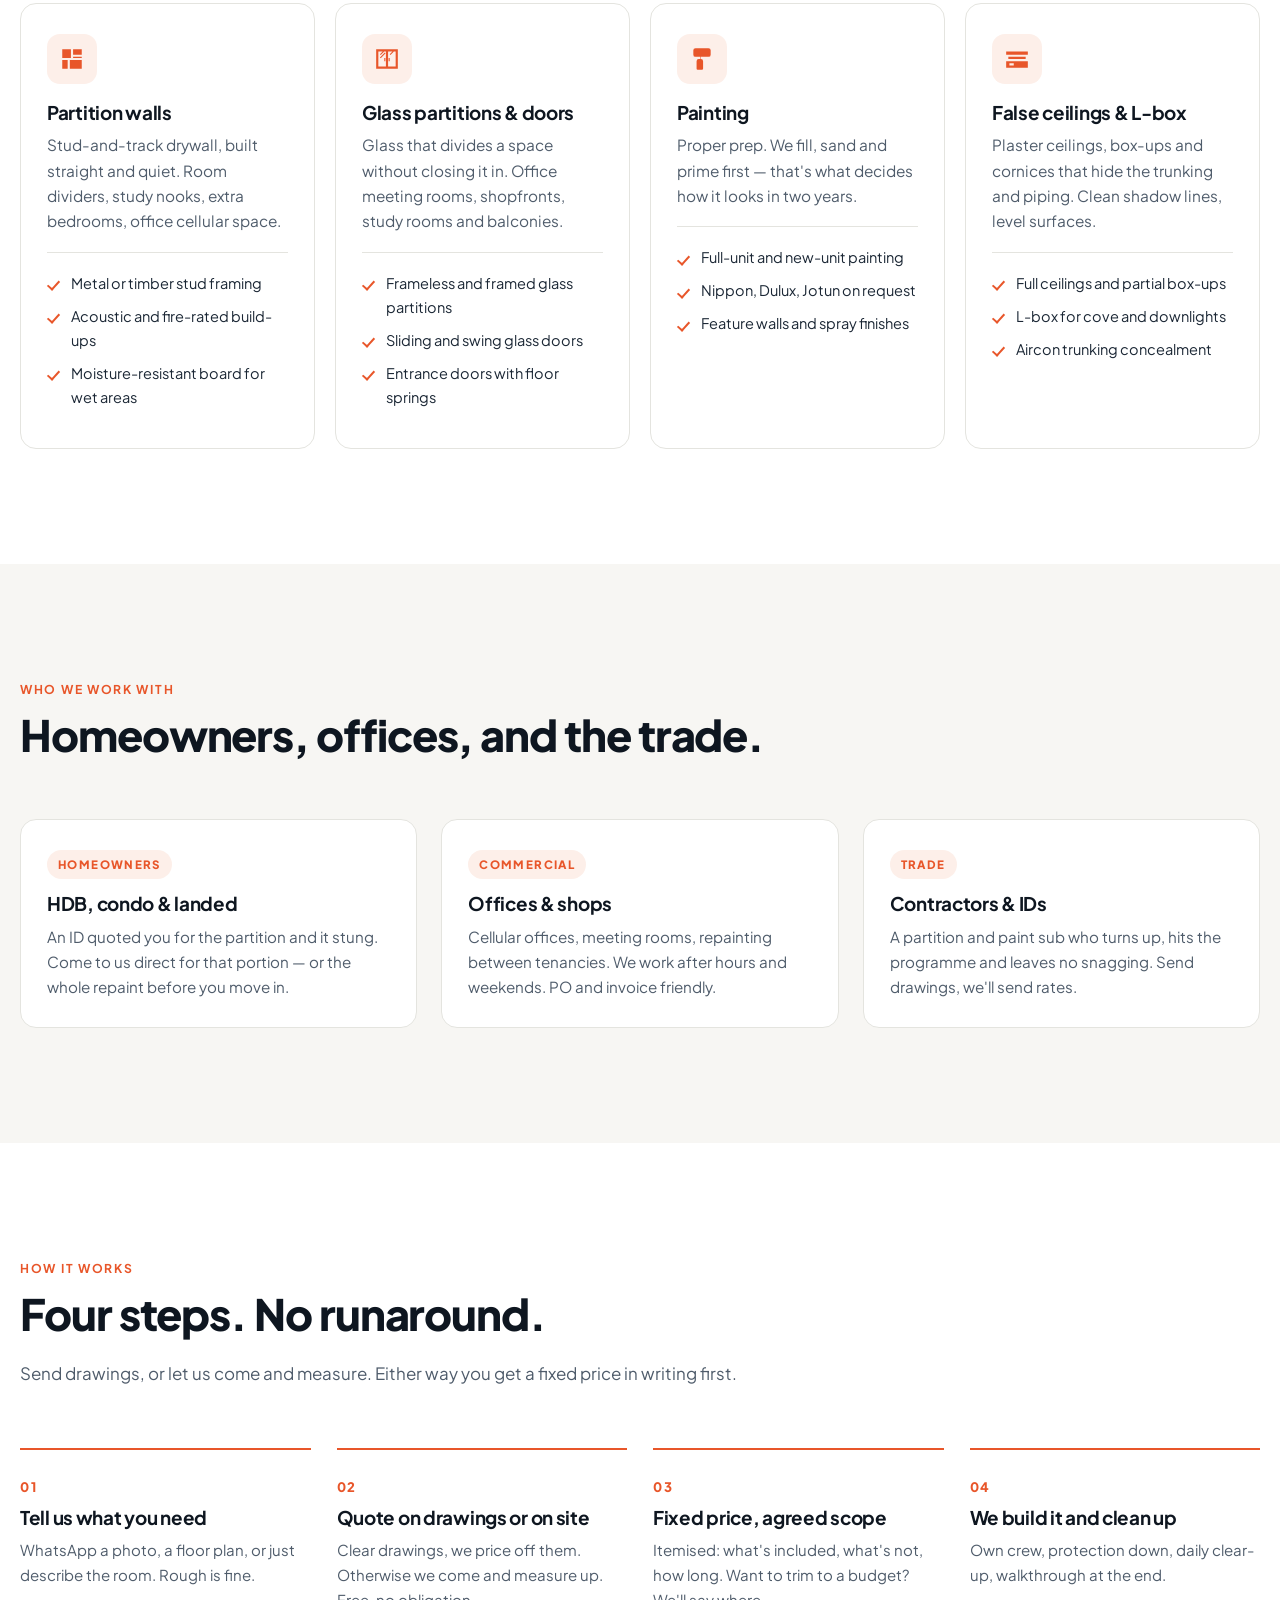
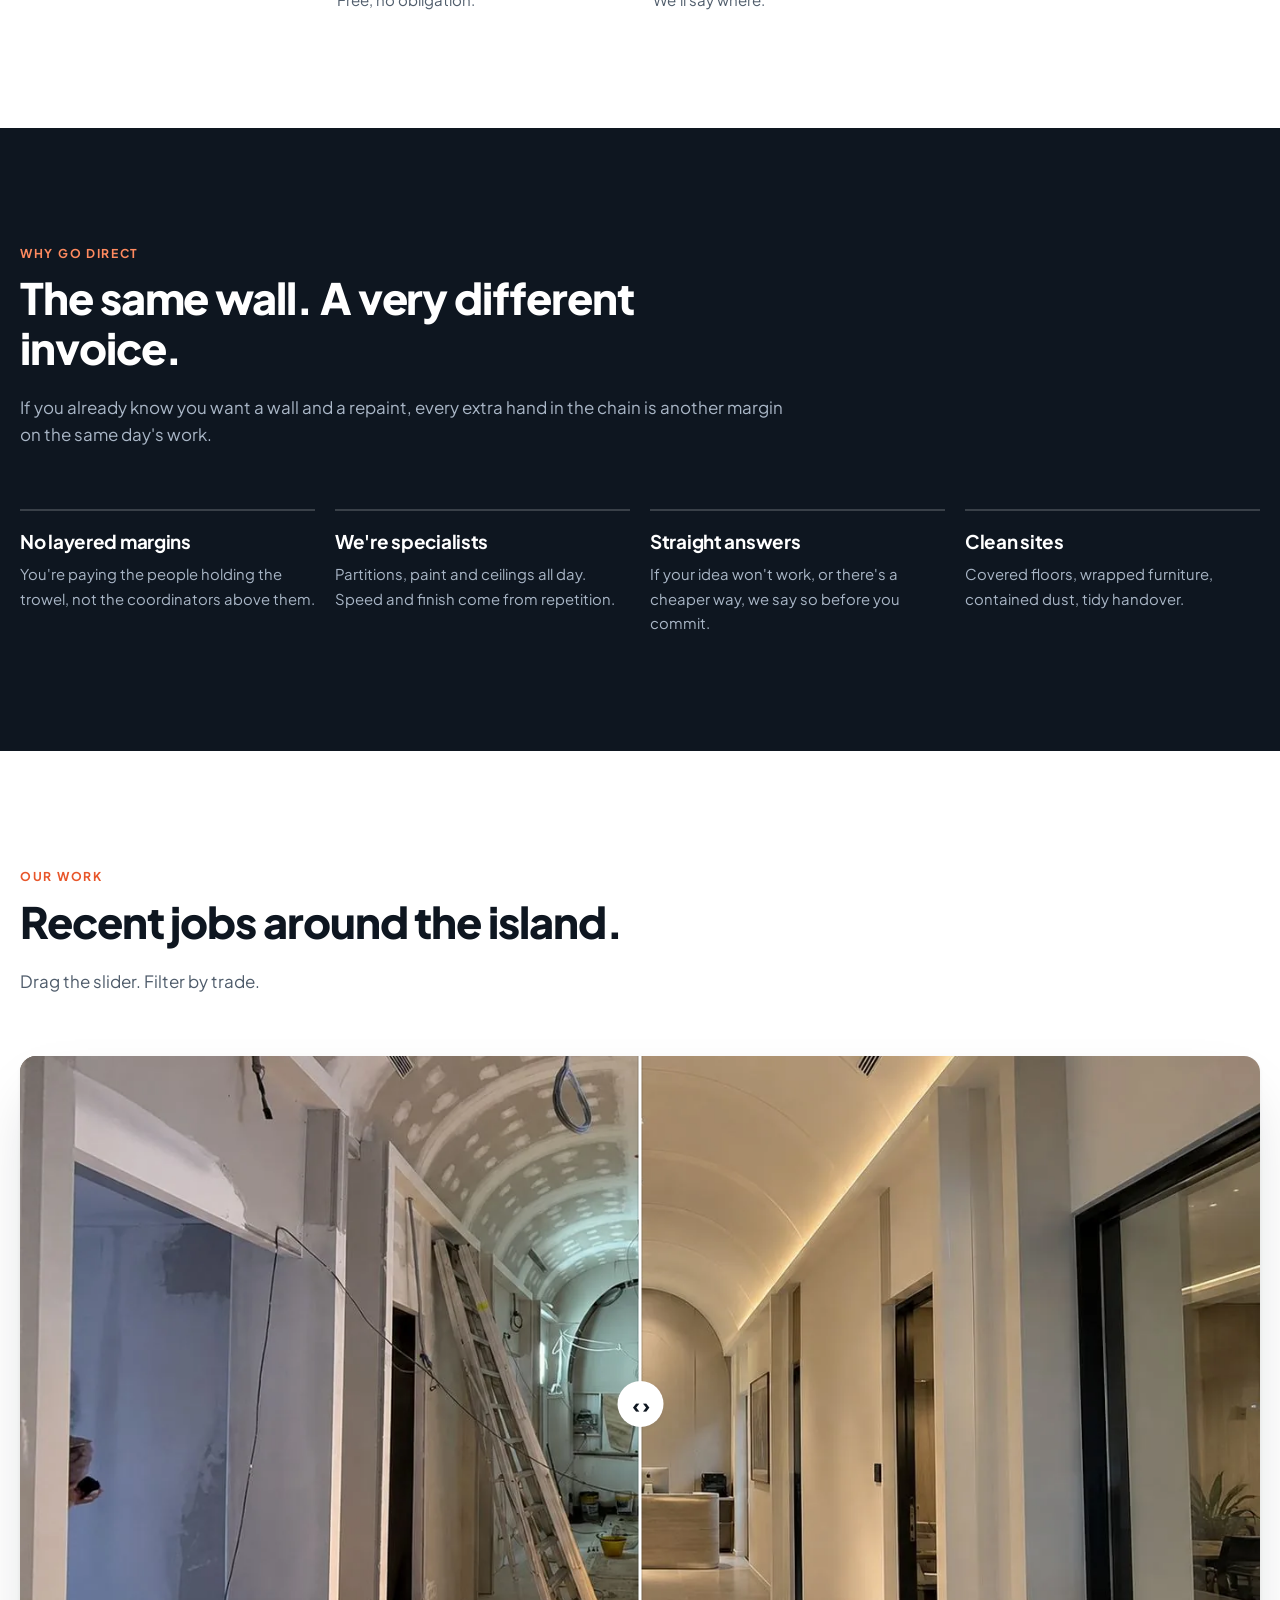
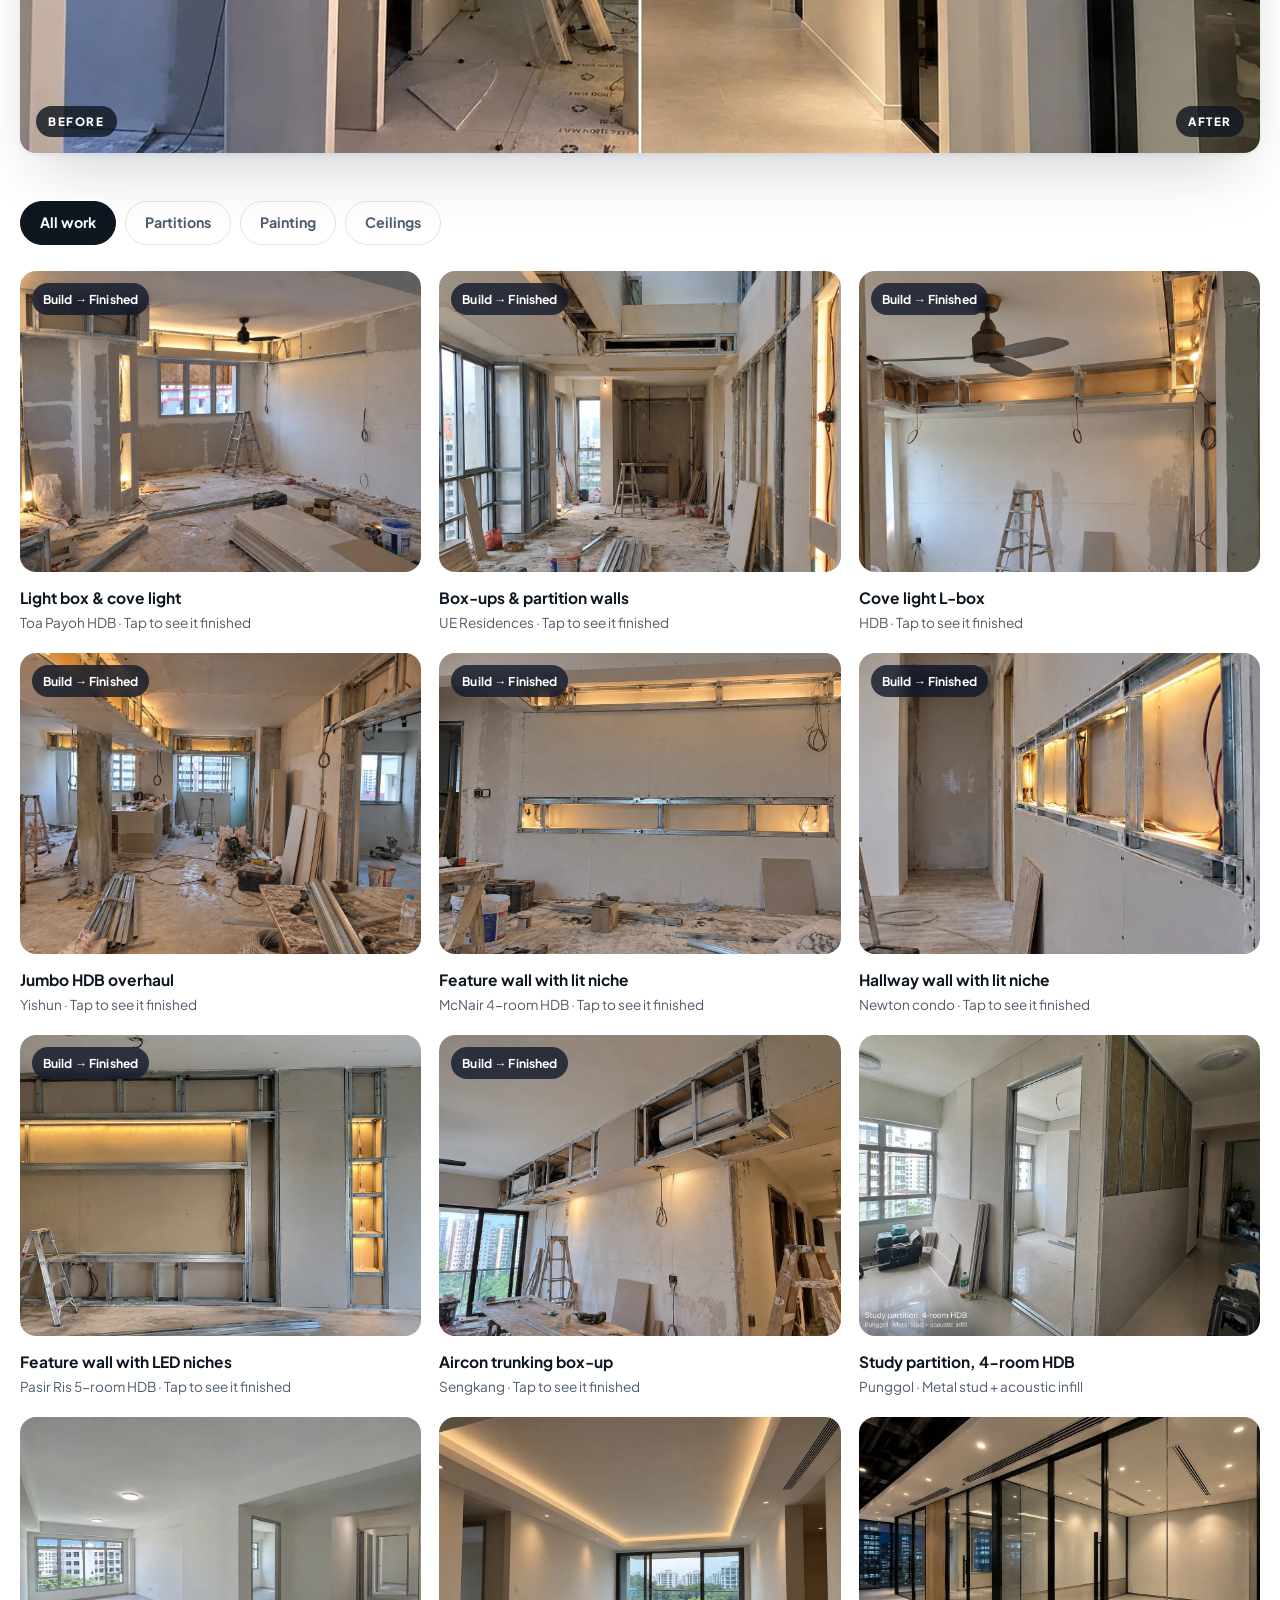
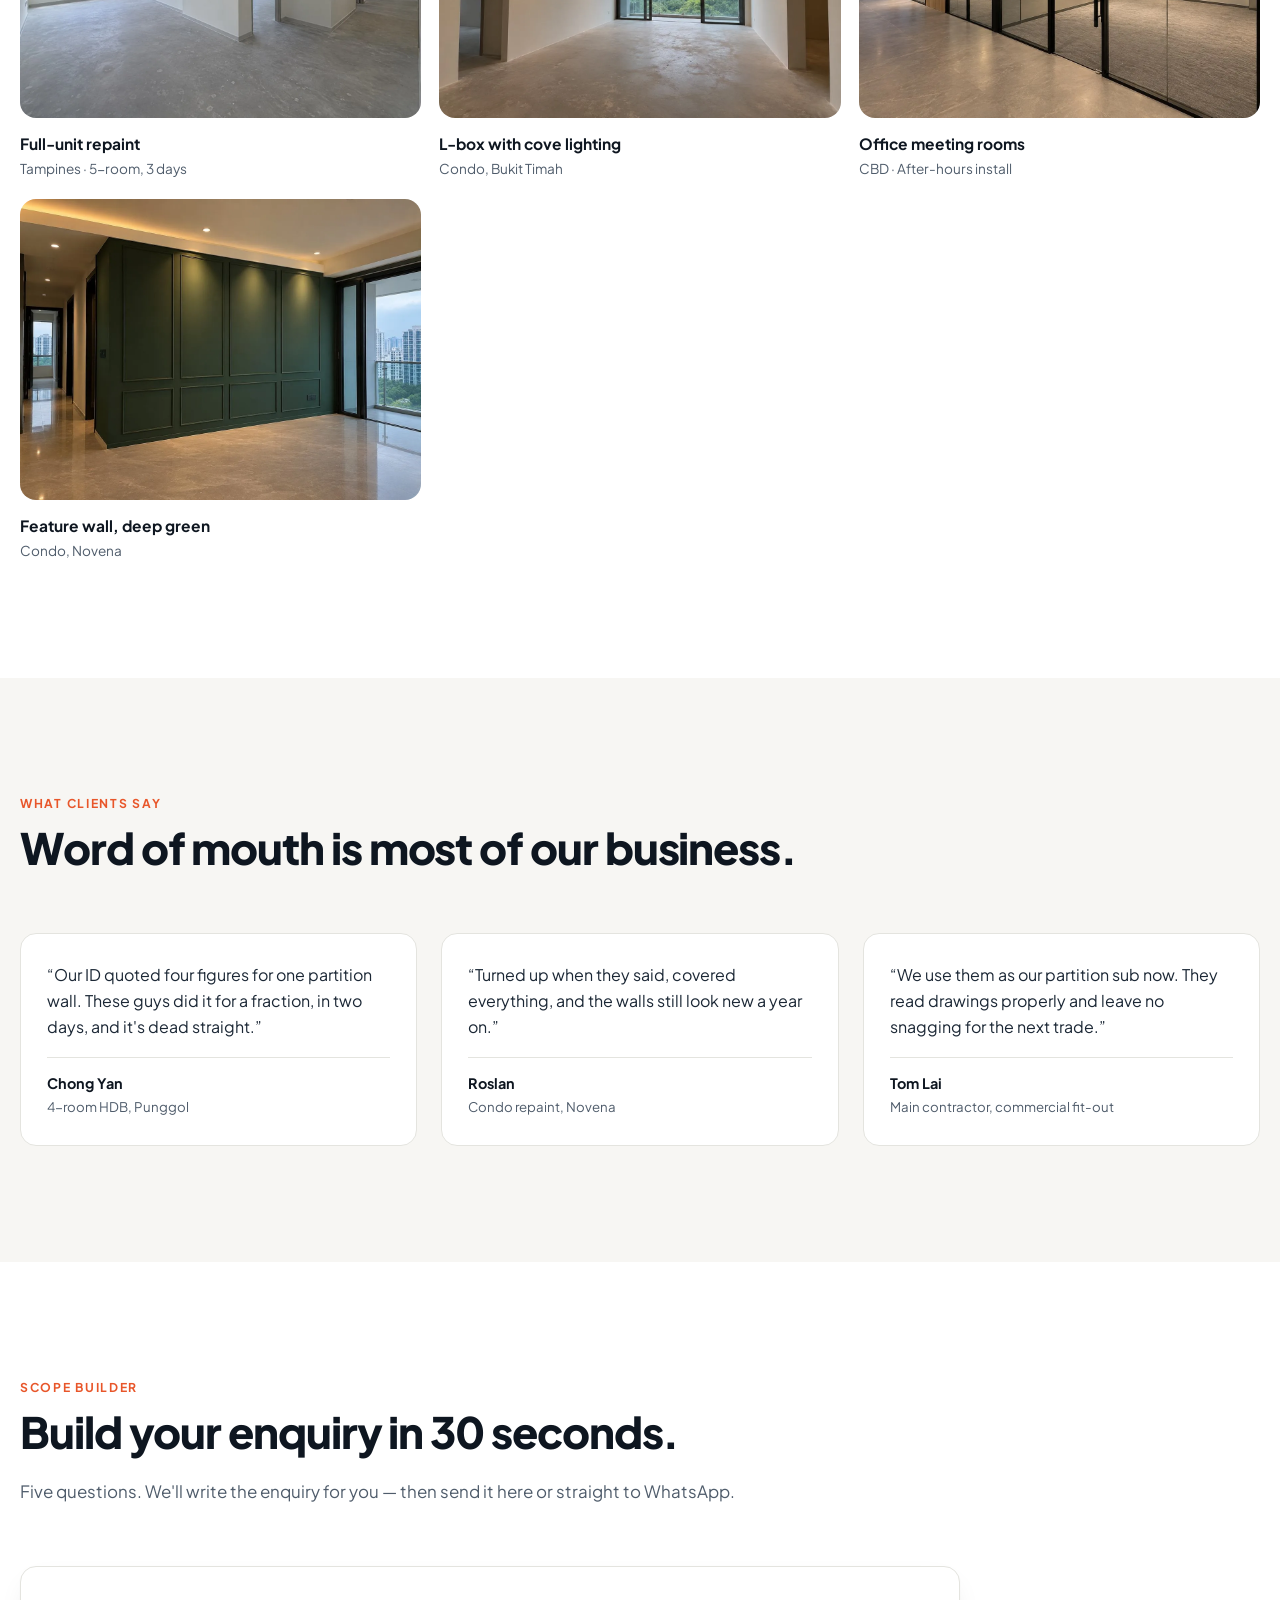
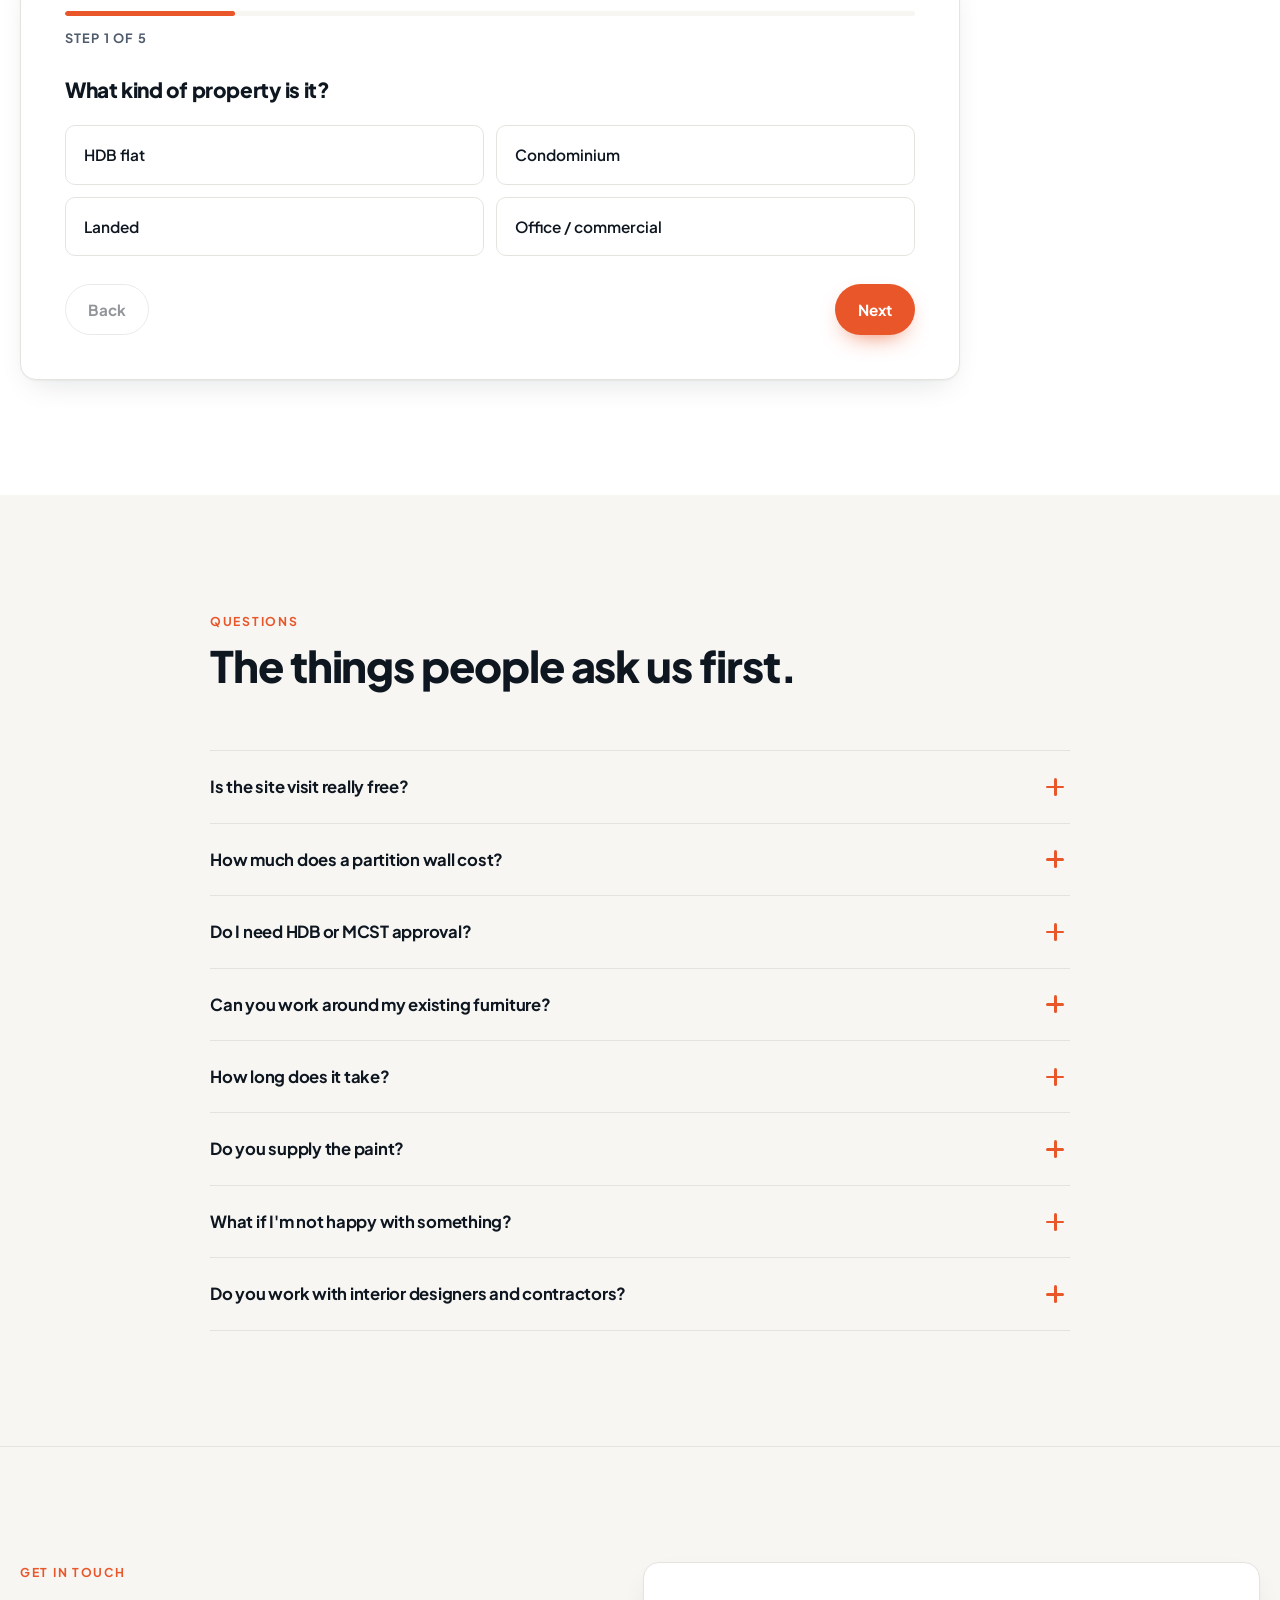
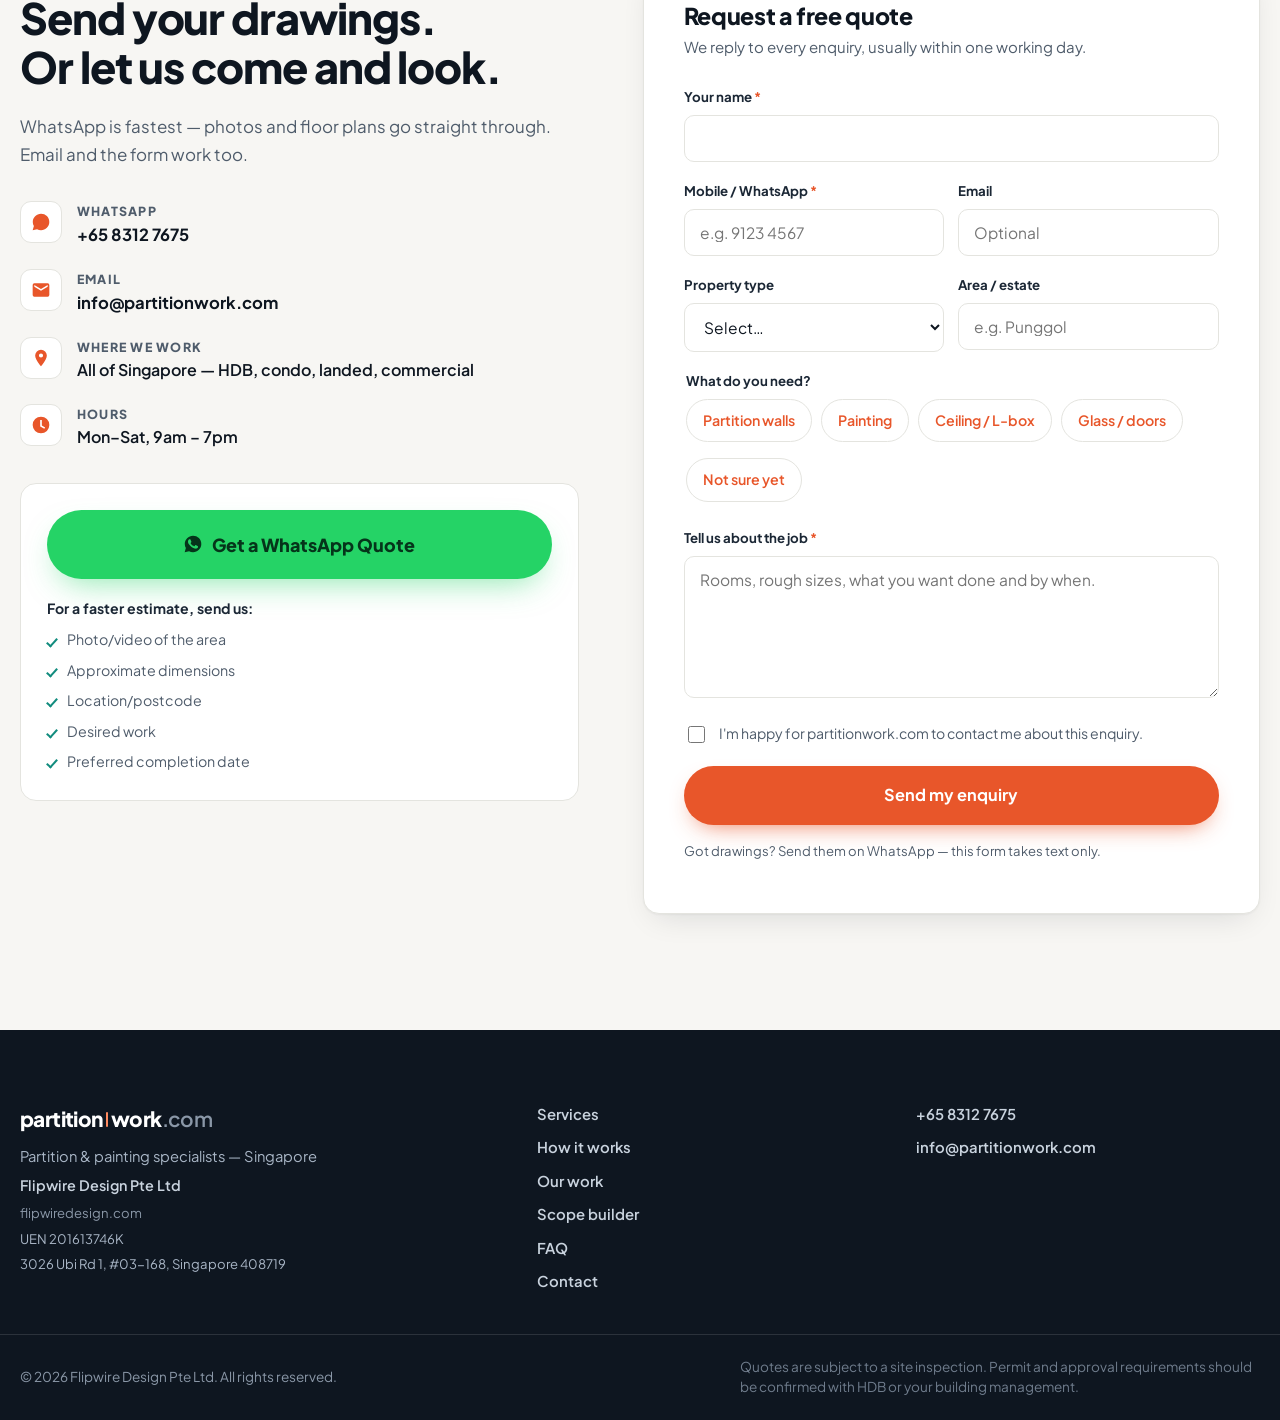
==== commit 8a416fdd: "Add Pasir Ris 5-room HDB feature wall project to Our Work New build → finished flip tile (seventh), " ====
--- a/index.html
+++ b/index.html
@@ -20,7 +20,7 @@
 <link rel="preload" as="font" type="font/woff2" href="assets/fonts/plus-jakarta-sans-400.woff2" crossorigin>
 <link rel="preload" as="font" type="font/woff2" href="assets/fonts/plus-jakarta-sans-800.woff2" crossorigin>
 <link rel="preload" as="image" href="assets/img/Hero1.webp" fetchpriority="high">
-<link rel="stylesheet" href="assets/css/style.css?v=26">
+<link rel="stylesheet" href="assets/css/style.css?v=27">
 
 <script type="application/ld+json">
 {
@@ -488,12 +488,13 @@
       <figure class="shot reveal" data-cat="partition" data-steps='[{"src":"assets/img/yishun-during.webp","alt":"Yishun jumbo HDB mid-build: stud partition walls, L-box framing and cove light wiring","title":"Yishun jumbo HDB — mid-build","sub":"Partition walls, L-box & cove framing"},{"src":"assets/img/yishun-after.webp","alt":"Yishun jumbo HDB finished: open-plan living with a cove-lit L-box and new partition openings","title":"Yishun jumbo HDB — finished","sub":"Open-plan layout with cove-lit L-box"}]'><img class="shot-img" src="assets/img/yishun-during.webp" alt="Yishun jumbo HDB mid-build: stud partition walls, L-box framing and cove light wiring" loading="lazy" width="1200" height="900"><span class="shot-badge" aria-hidden="true">Build → Finished</span><figcaption><strong>Jumbo HDB overhaul</strong><span>Yishun · Tap to see it finished</span></figcaption></figure>
       <figure class="shot reveal" data-cat="partition" data-steps='[{"src":"assets/img/mcnair-during.webp","alt":"McNair 4-room HDB mid-build: drywall feature wall with framed niche and L-box cove framing","title":"McNair 4-room HDB — mid-build","sub":"Drywall feature wall, niche & cove framing"},{"src":"assets/img/mcnair-after.webp","alt":"McNair 4-room HDB finished: white feature wall with a long lit niche and cove-lit L-box","title":"McNair 4-room HDB — finished","sub":"Lit niche and cove, skimmed and painted"}]'><img class="shot-img" src="assets/img/mcnair-during.webp" alt="McNair 4-room HDB mid-build: drywall feature wall with framed niche and L-box cove framing" loading="lazy" width="1676" height="939"><span class="shot-badge" aria-hidden="true">Build → Finished</span><figcaption><strong>Feature wall with lit niche</strong><span>McNair 4-room HDB · Tap to see it finished</span></figcaption></figure>
       <figure class="shot reveal" data-cat="partition" data-steps='[{"src":"assets/img/newton-during.webp","alt":"Newton condo mid-build: hallway drywall wall with a framed, wired niche","title":"Newton condo — mid-build","sub":"Hallway drywall wall & niche framing"},{"src":"assets/img/newton-after.webp","alt":"Newton condo finished: white hallway wall with a long lit niche and cove-lit ceiling","title":"Newton condo — finished","sub":"Lit wall niche, skimmed and painted"}]'><img class="shot-img" src="assets/img/newton-during.webp" alt="Newton condo mid-build: hallway drywall wall with a framed, wired niche" loading="lazy" width="939" height="1675" style="object-position:50% 55%"><span class="shot-badge" aria-hidden="true">Build → Finished</span><figcaption><strong>Hallway wall with lit niche</strong><span>Newton condo · Tap to see it finished</span></figcaption></figure>
+      <figure class="shot reveal" data-cat="partition" data-steps='[{"src":"assets/img/pasirris-during.webp","alt":"Pasir Ris 5-room HDB mid-build: metal stud framing for a feature wall with LED recess and shelf niche","title":"Pasir Ris 5-room HDB — mid-build","sub":"Stud framing for feature wall & shelf niche"},{"src":"assets/img/pasirris-after.webp","alt":"Pasir Ris 5-room HDB finished: white feature wall with a cove-lit recess and built-in display niche","title":"Pasir Ris 5-room HDB — finished","sub":"Cove-lit feature wall and display niche"}]'><img class="shot-img" src="assets/img/pasirris-during.webp" alt="Pasir Ris 5-room HDB mid-build: metal stud framing for a feature wall with LED recess and shelf niche" loading="lazy" width="1674" height="940"><span class="shot-badge" aria-hidden="true">Build → Finished</span><figcaption><strong>Feature wall with LED niches</strong><span>Pasir Ris 5-room HDB · Tap to see it finished</span></figcaption></figure>
+      <figure class="shot reveal" data-cat="ceiling" data-steps='[{"src":"assets/img/aircontrunking-during.webp","alt":"Sengkang mid-build: metal stud framing boxing up the aircon units and trunking","title":"Aircon trunking box-up — mid-build","sub":"Sengkang · Framing around the fan coils"},{"src":"assets/img/aircontrunking.webp","alt":"Sengkang finished: ceiling box-up concealing aircon trunking with recessed downlights","title":"Aircon trunking box-up — finished","sub":"Sengkang · 2-day turnaround"}]'><img class="shot-img" src="assets/img/aircontrunking-during.webp" alt="Sengkang mid-build: metal stud framing boxing up the aircon units and trunking" loading="lazy" width="1200" height="900"><span class="shot-badge" aria-hidden="true">Build → Finished</span><figcaption><strong>Aircon trunking box-up</strong><span>Sengkang · Tap to see it finished</span></figcaption></figure>
       <figure class="shot reveal" data-cat="partition"><img class="shot-img" src="assets/img/acousticfill.webp" alt="Partition wall framing mid-installation, acoustic infill visible" loading="lazy" width="1200" height="900"><figcaption><strong>Study partition, 4-room HDB</strong><span>Punggol · Metal stud + acoustic infill</span></figcaption></figure>
       <figure class="shot reveal" data-cat="painting"><img class="shot-img" src="assets/img/tampinespaint.webp" alt="Freshly painted, empty living space ready for handover" loading="lazy" width="1200" height="900"><figcaption><strong>Full-unit repaint</strong><span>Tampines · 5-room, 3 days</span></figcaption></figure>
       <figure class="shot reveal" data-cat="ceiling"><img class="shot-img" src="assets/img/Lcovelight.webp" alt="Hallway ceiling L-box with warm cove lighting" loading="lazy" width="1200" height="900"><figcaption><strong>L-box with cove lighting</strong><span>Condo, Bukit Timah</span></figcaption></figure>
       <figure class="shot reveal" data-cat="partition"><img class="shot-img" src="assets/img/officemeetingroom.webp" alt="Glass partition meeting rooms along an office corridor" loading="lazy" width="1200" height="900"><figcaption><strong>Office meeting rooms</strong><span>CBD · After-hours install</span></figcaption></figure>
       <figure class="shot reveal" data-cat="painting"><img class="shot-img" src="assets/img/greenfeaturewall.webp" alt="Deep green panelled feature wall in a living room" loading="lazy" width="1200" height="900"><figcaption><strong>Feature wall, deep green</strong><span>Condo, Novena</span></figcaption></figure>
-      <figure class="shot reveal" data-cat="ceiling" data-steps='[{"src":"assets/img/aircontrunking-during.webp","alt":"Sengkang mid-build: metal stud framing boxing up the aircon units and trunking","title":"Aircon trunking box-up — mid-build","sub":"Sengkang · Framing around the fan coils"},{"src":"assets/img/aircontrunking.webp","alt":"Sengkang finished: ceiling box-up concealing aircon trunking with recessed downlights","title":"Aircon trunking box-up — finished","sub":"Sengkang · 2-day turnaround"}]'><img class="shot-img" src="assets/img/aircontrunking-during.webp" alt="Sengkang mid-build: metal stud framing boxing up the aircon units and trunking" loading="lazy" width="1200" height="900"><span class="shot-badge" aria-hidden="true">Build → Finished</span><figcaption><strong>Aircon trunking box-up</strong><span>Sengkang · Tap to see it finished</span></figcaption></figure>
     </div>
   </div>
 </section>
@@ -838,7 +839,7 @@
   <span class="fab-text">Get Quote</span>
 </a>
 
-<script src="assets/js/config.js?v=26"></script>
-<script src="assets/js/main.js?v=26"></script>
+<script src="assets/js/config.js?v=27"></script>
+<script src="assets/js/main.js?v=27"></script>
 </body>
 </html>
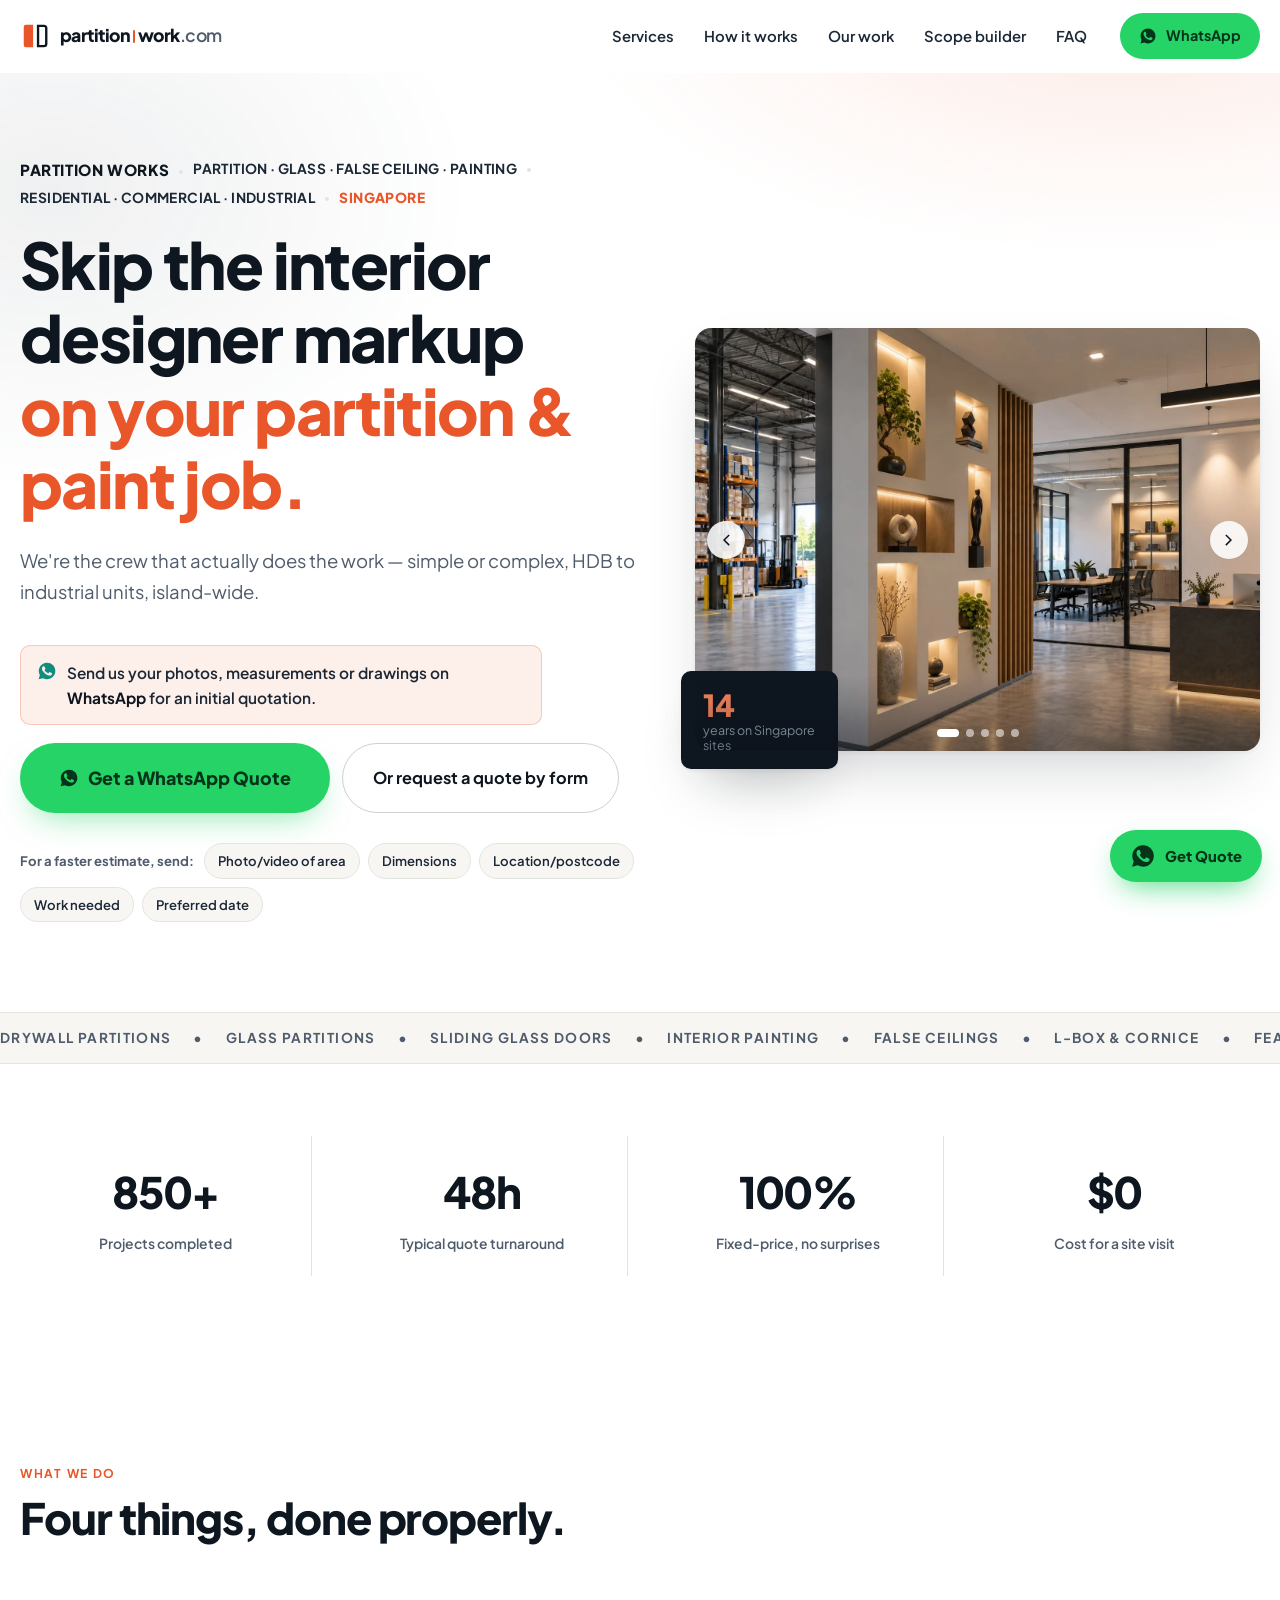
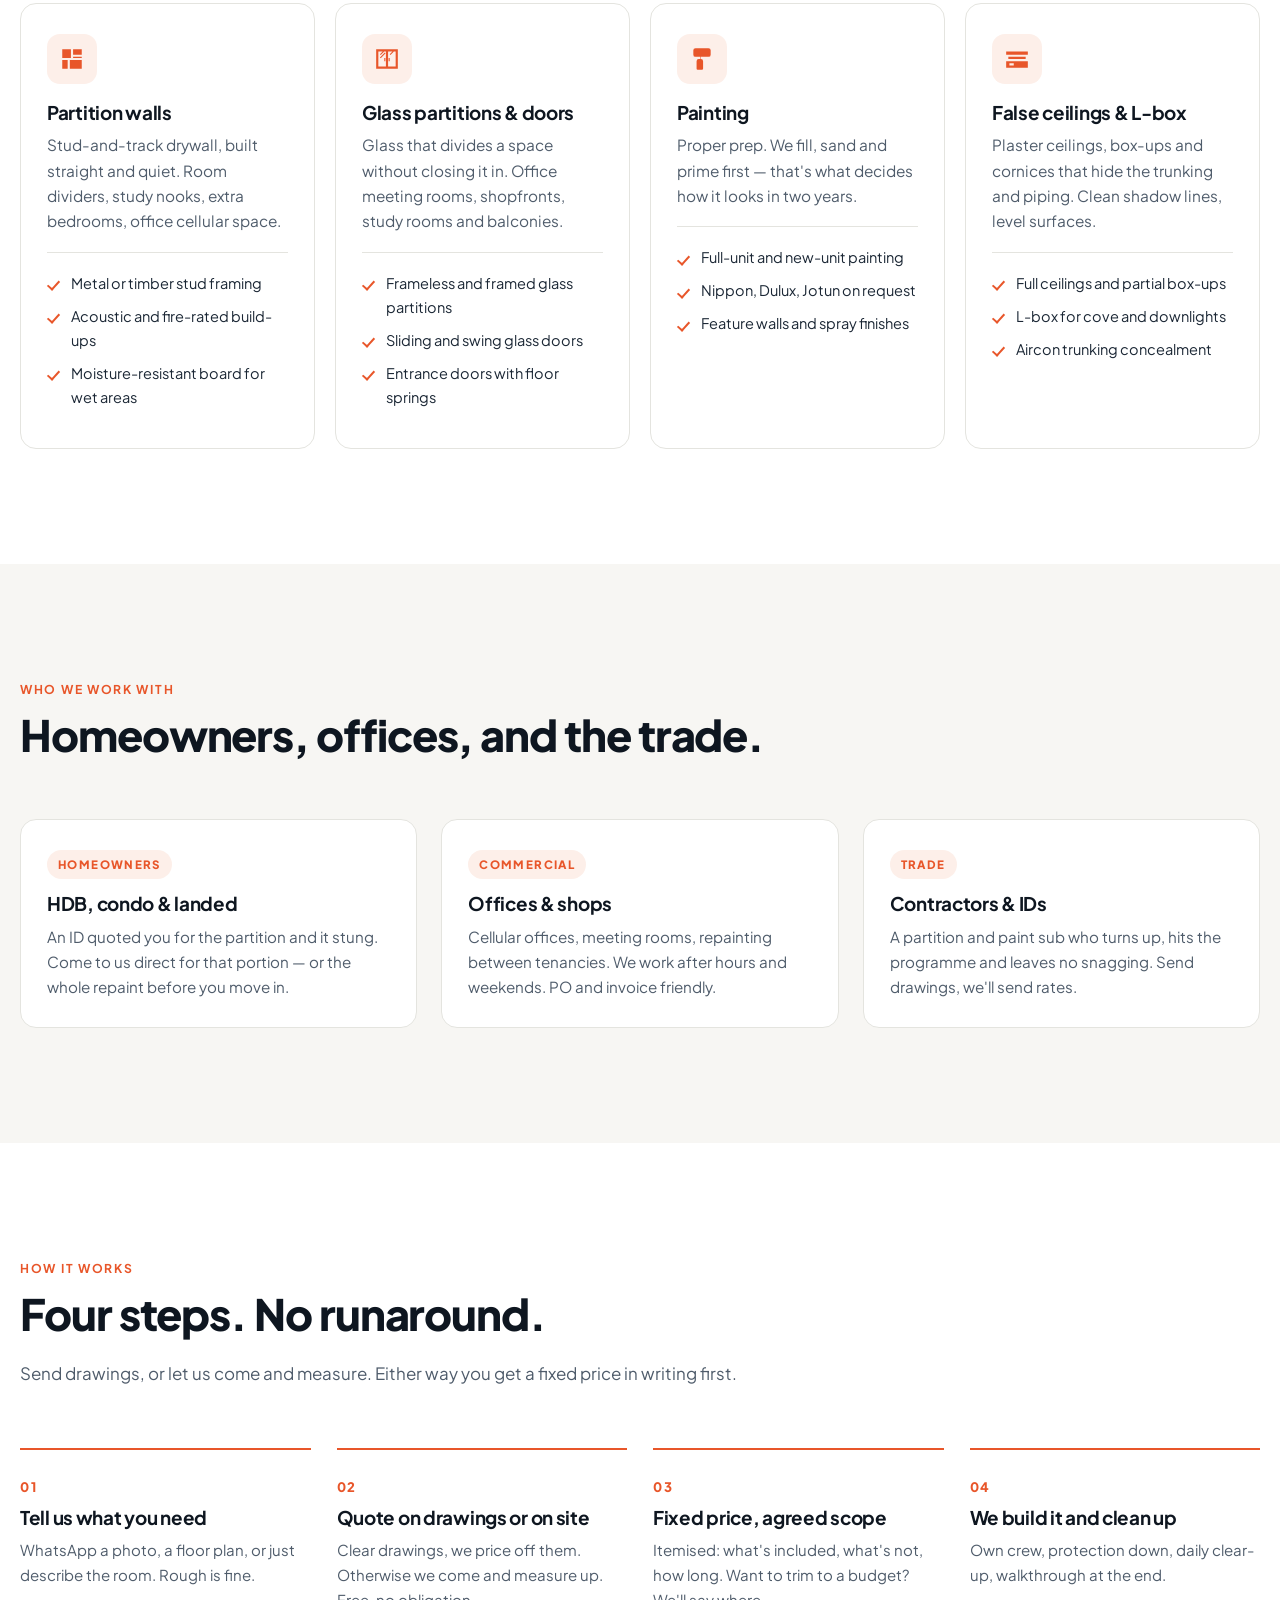
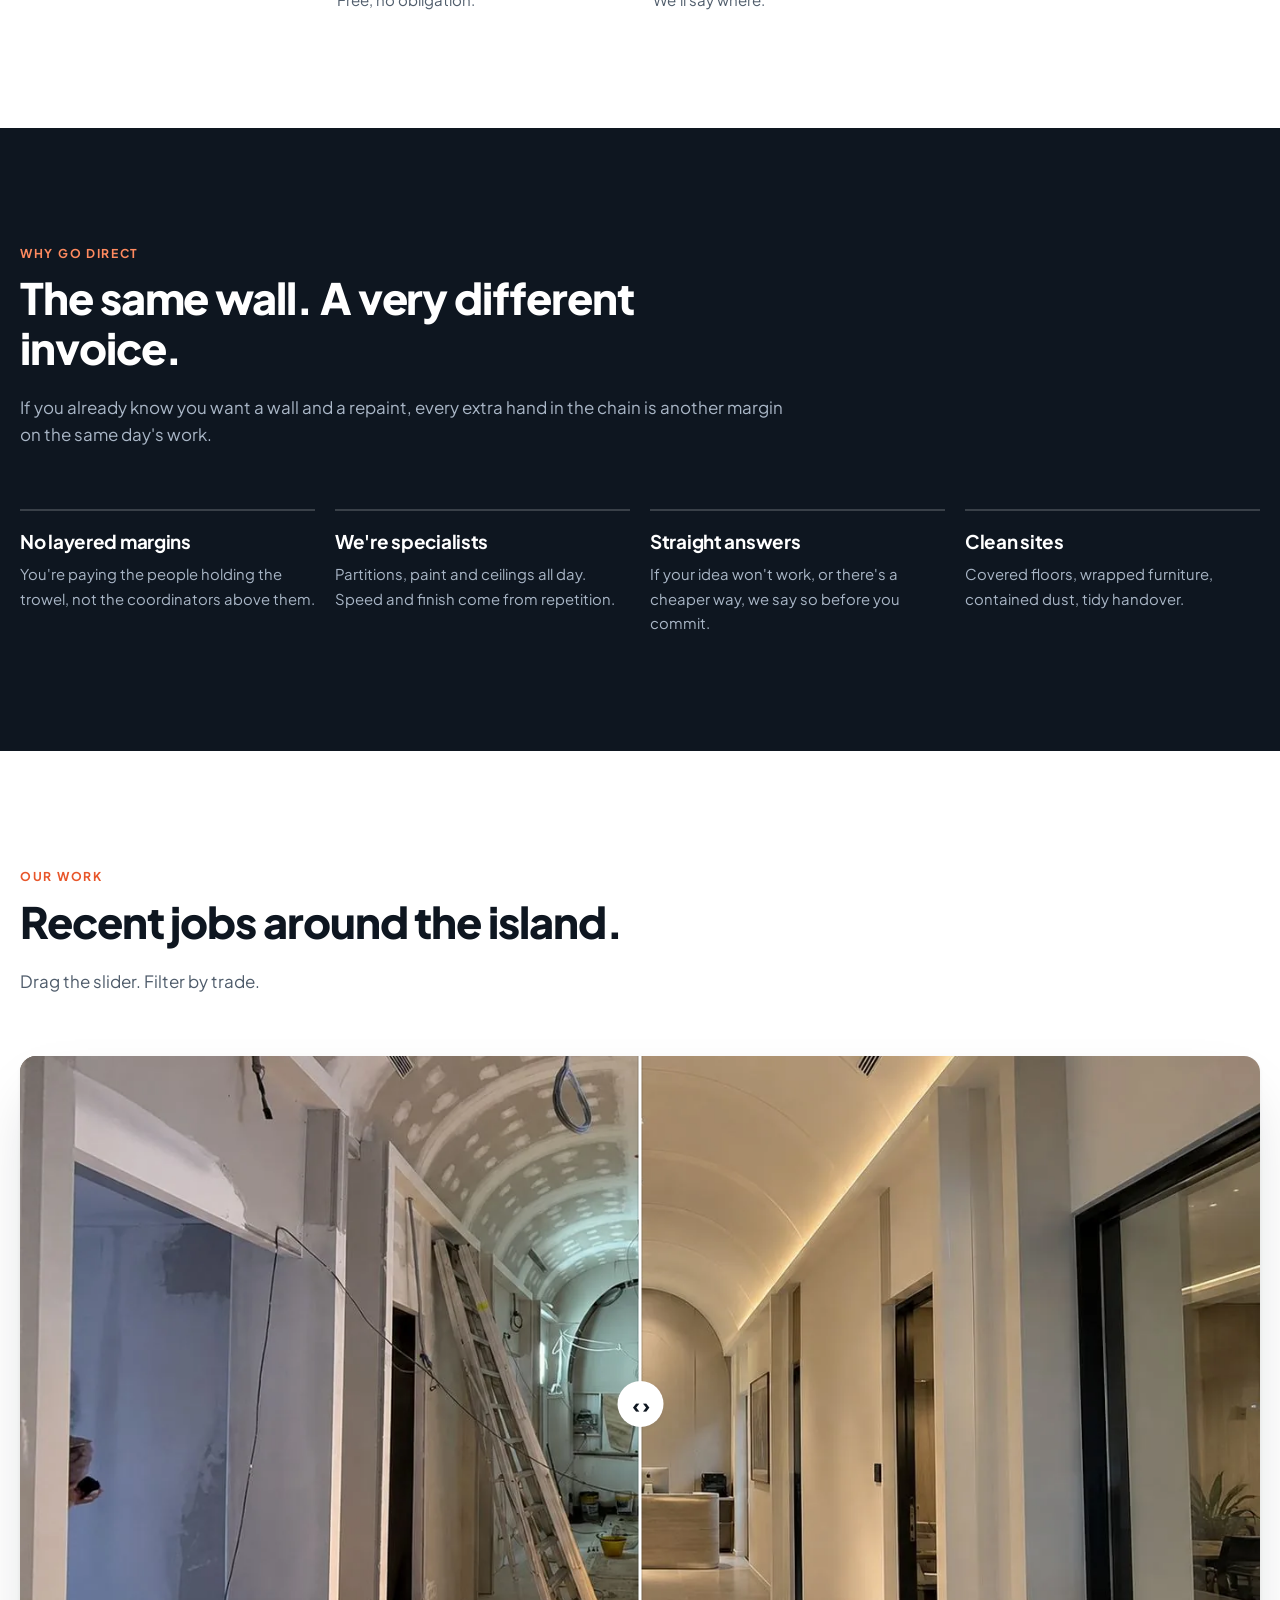
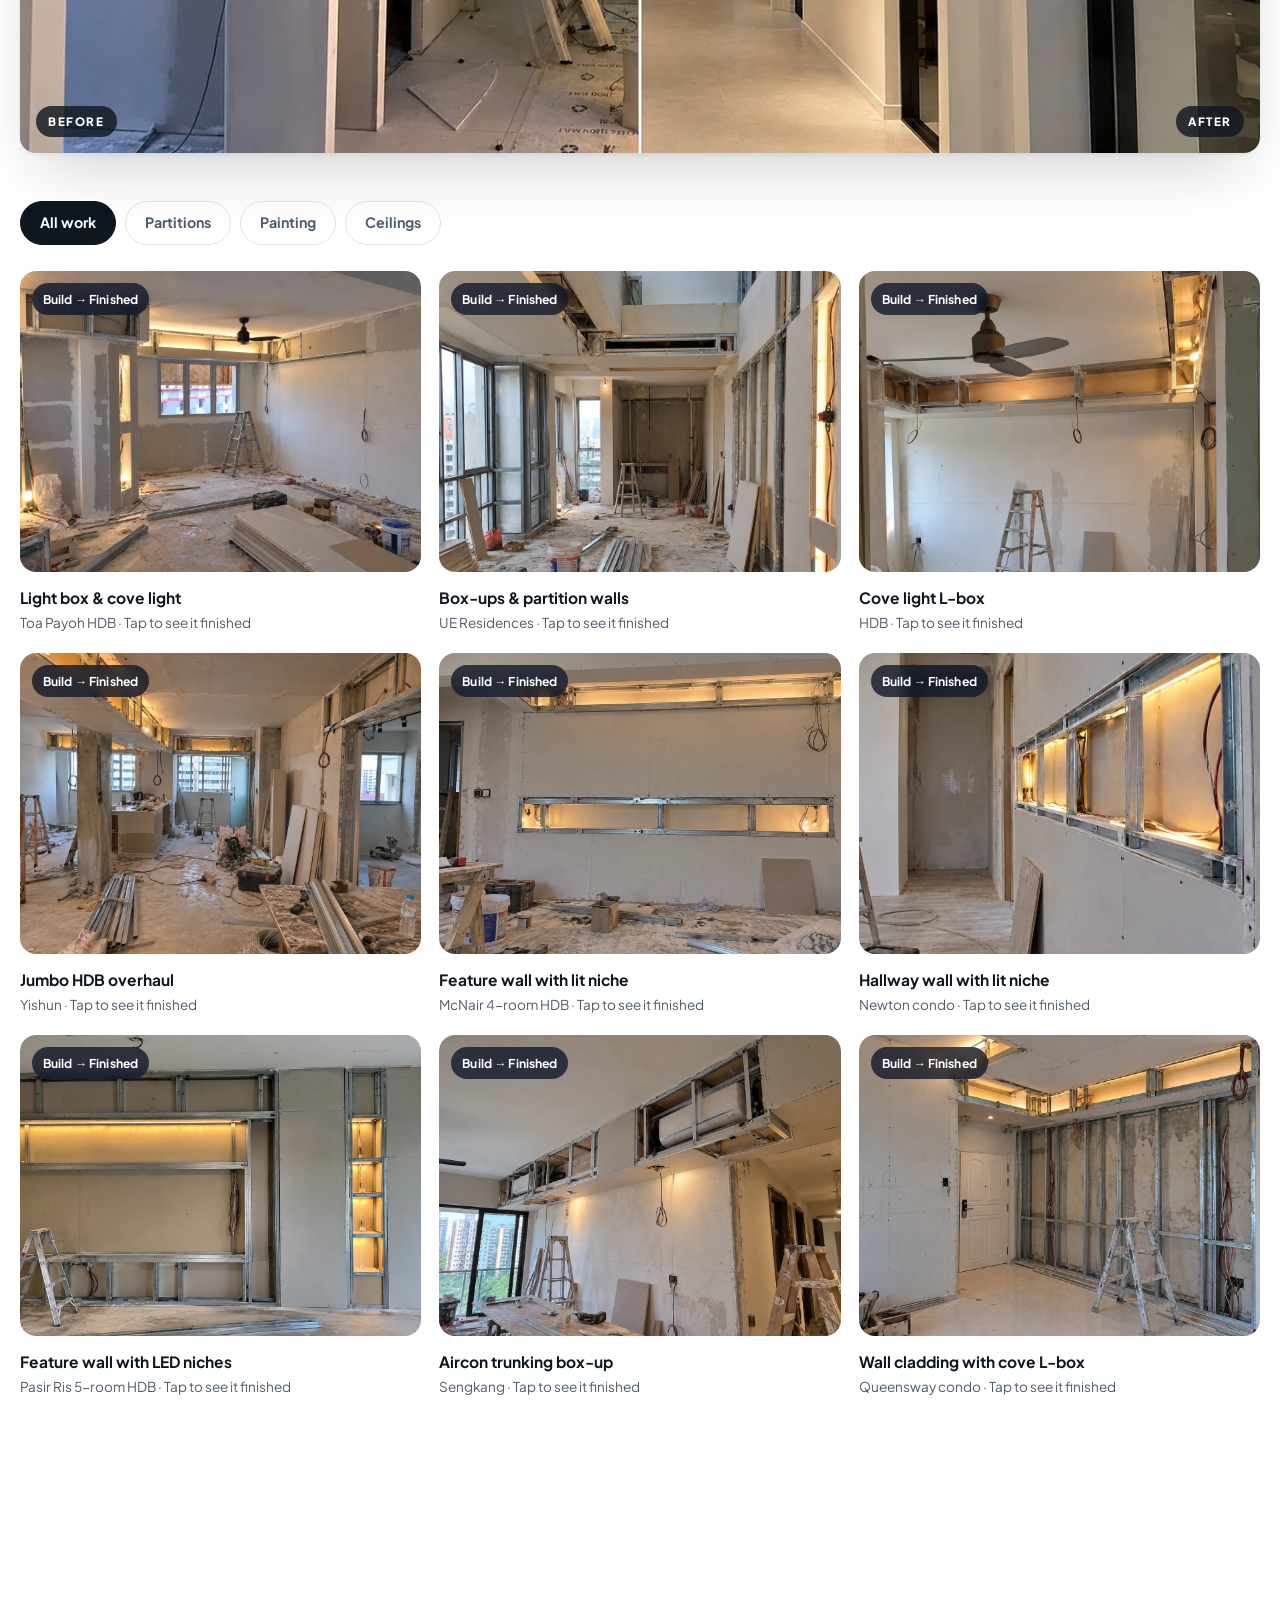
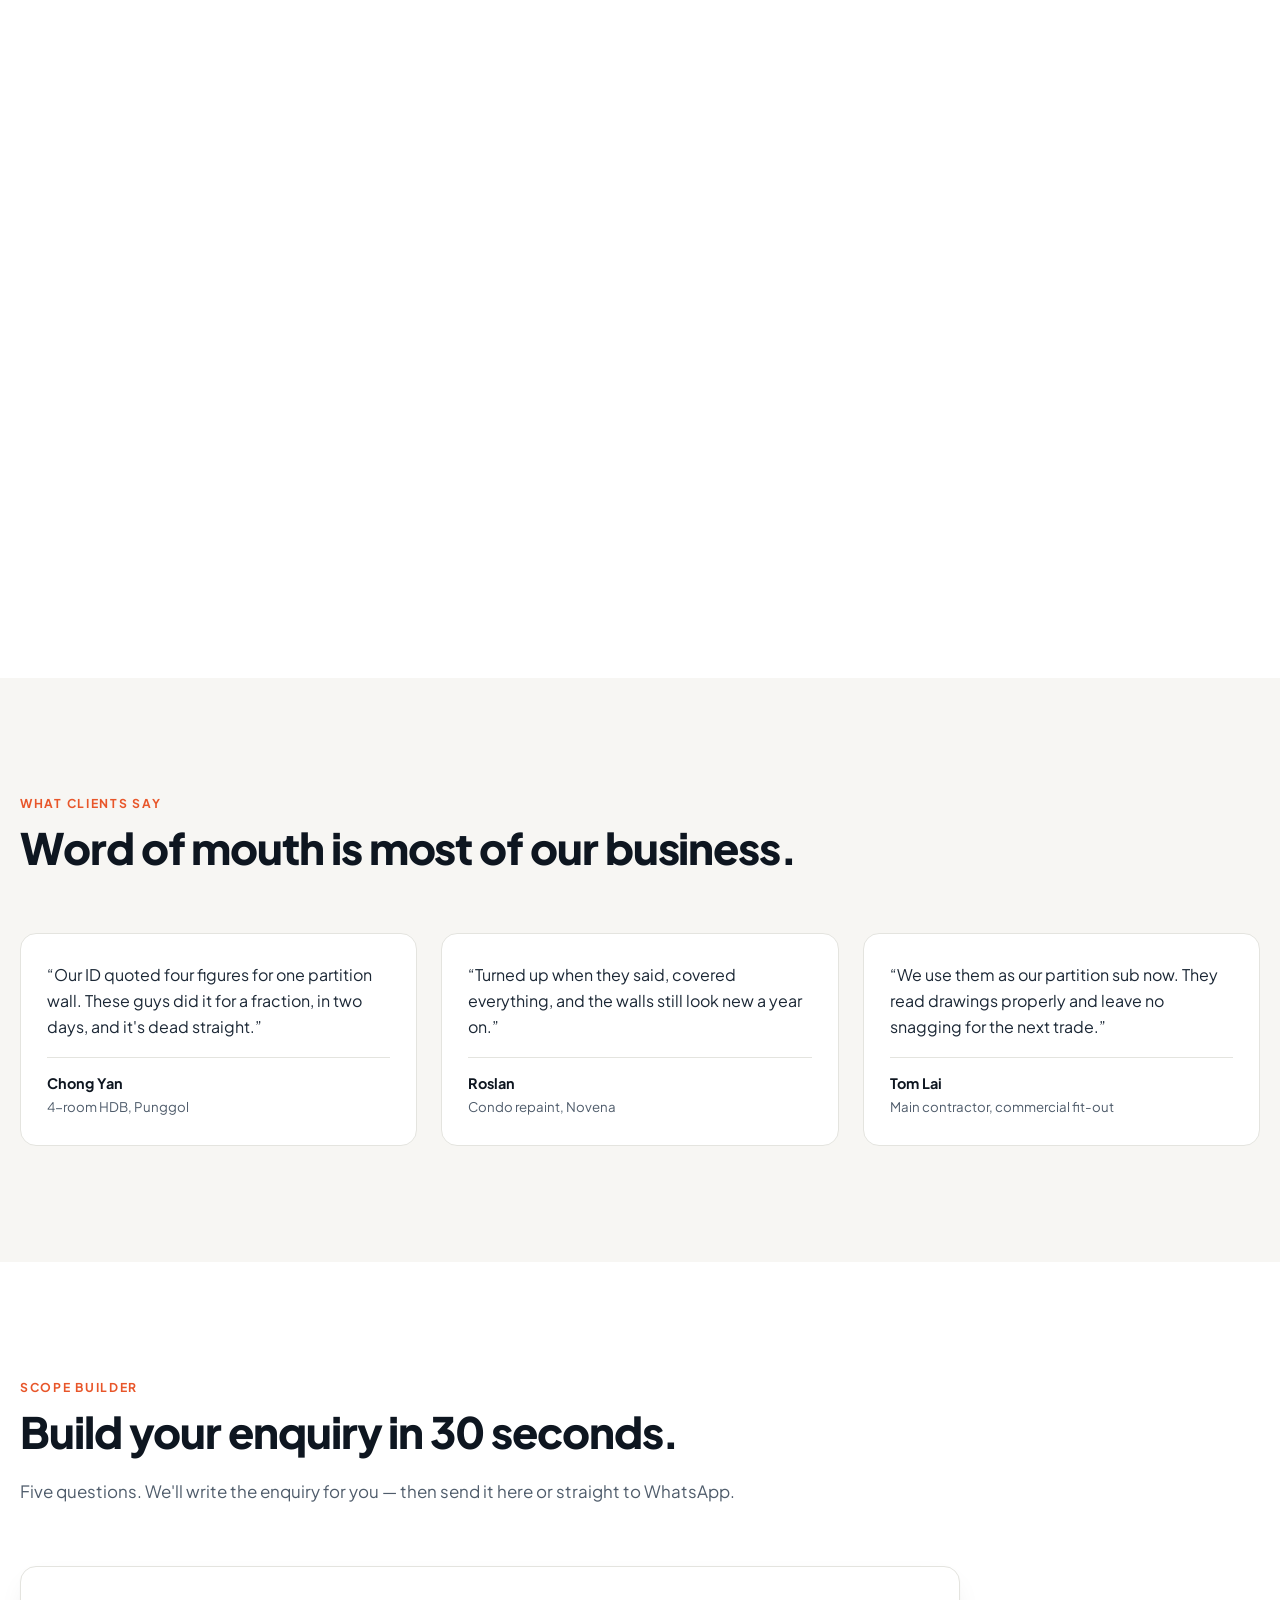
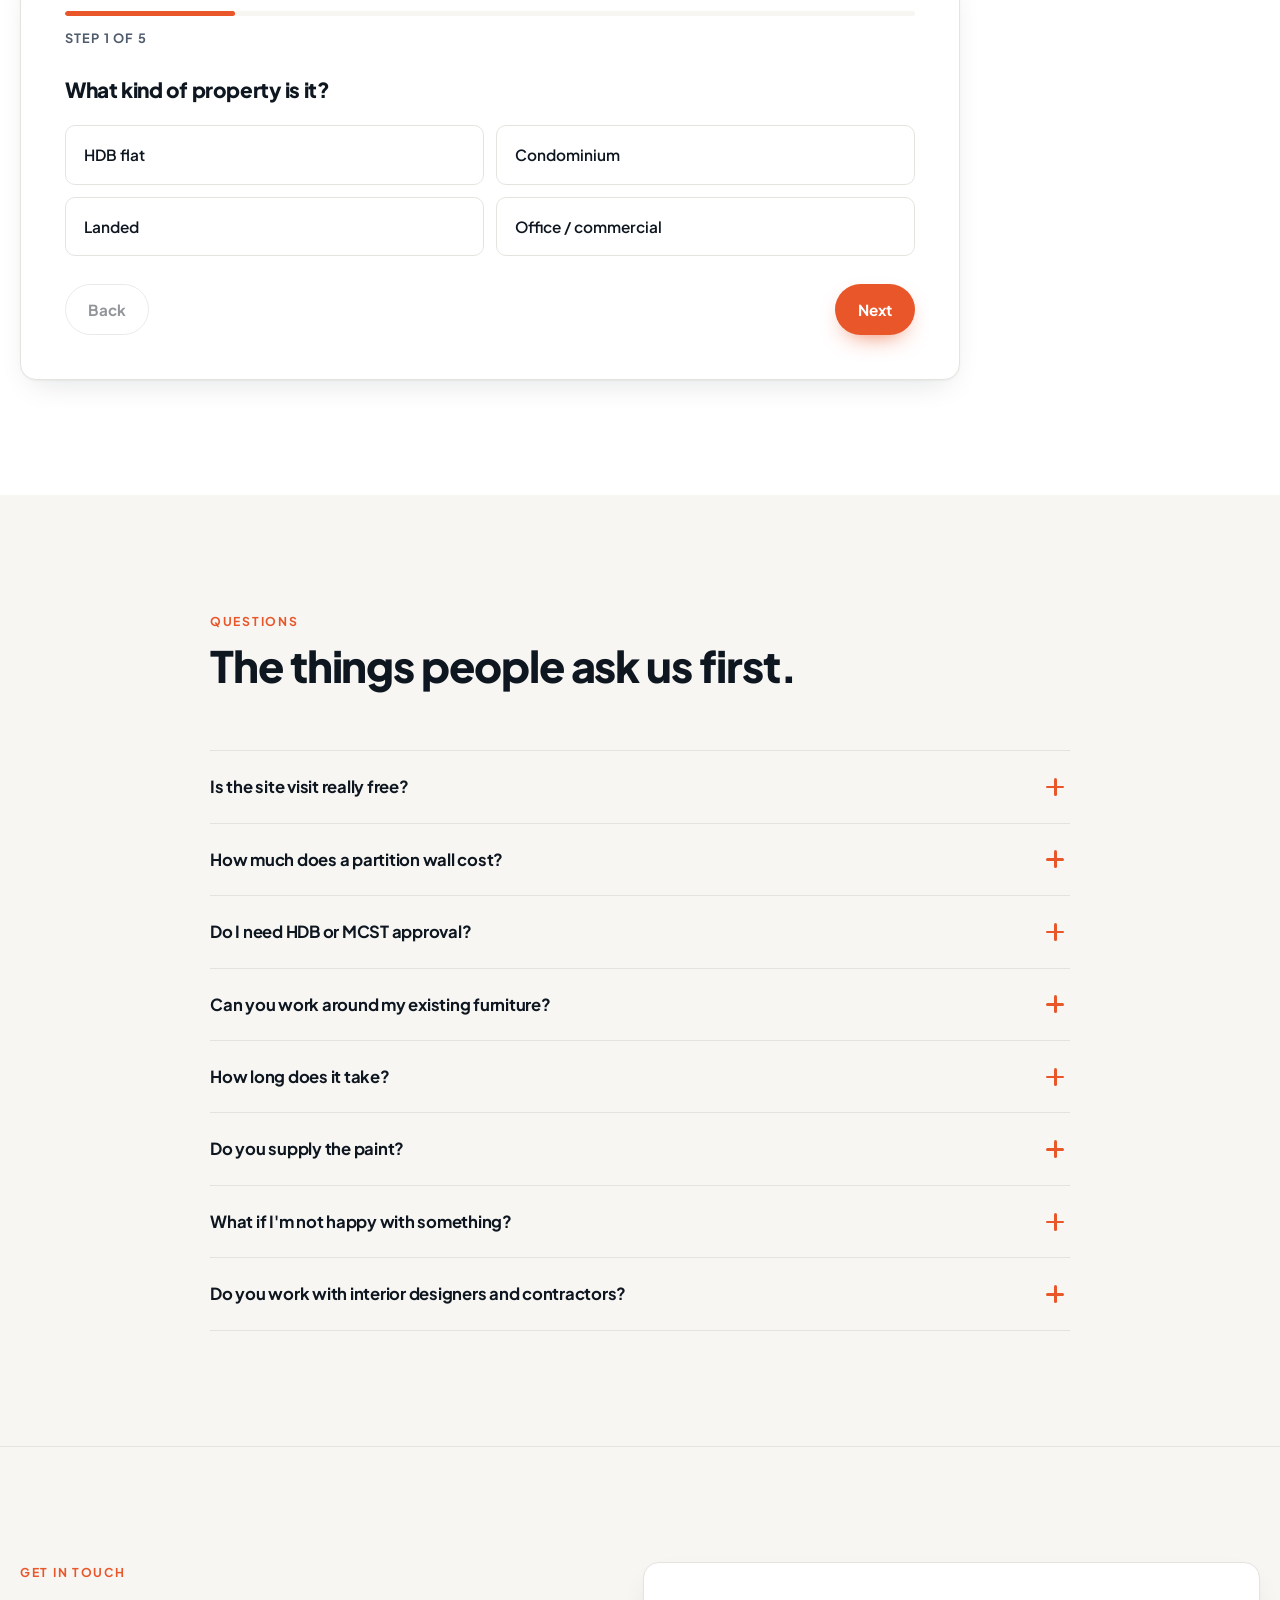
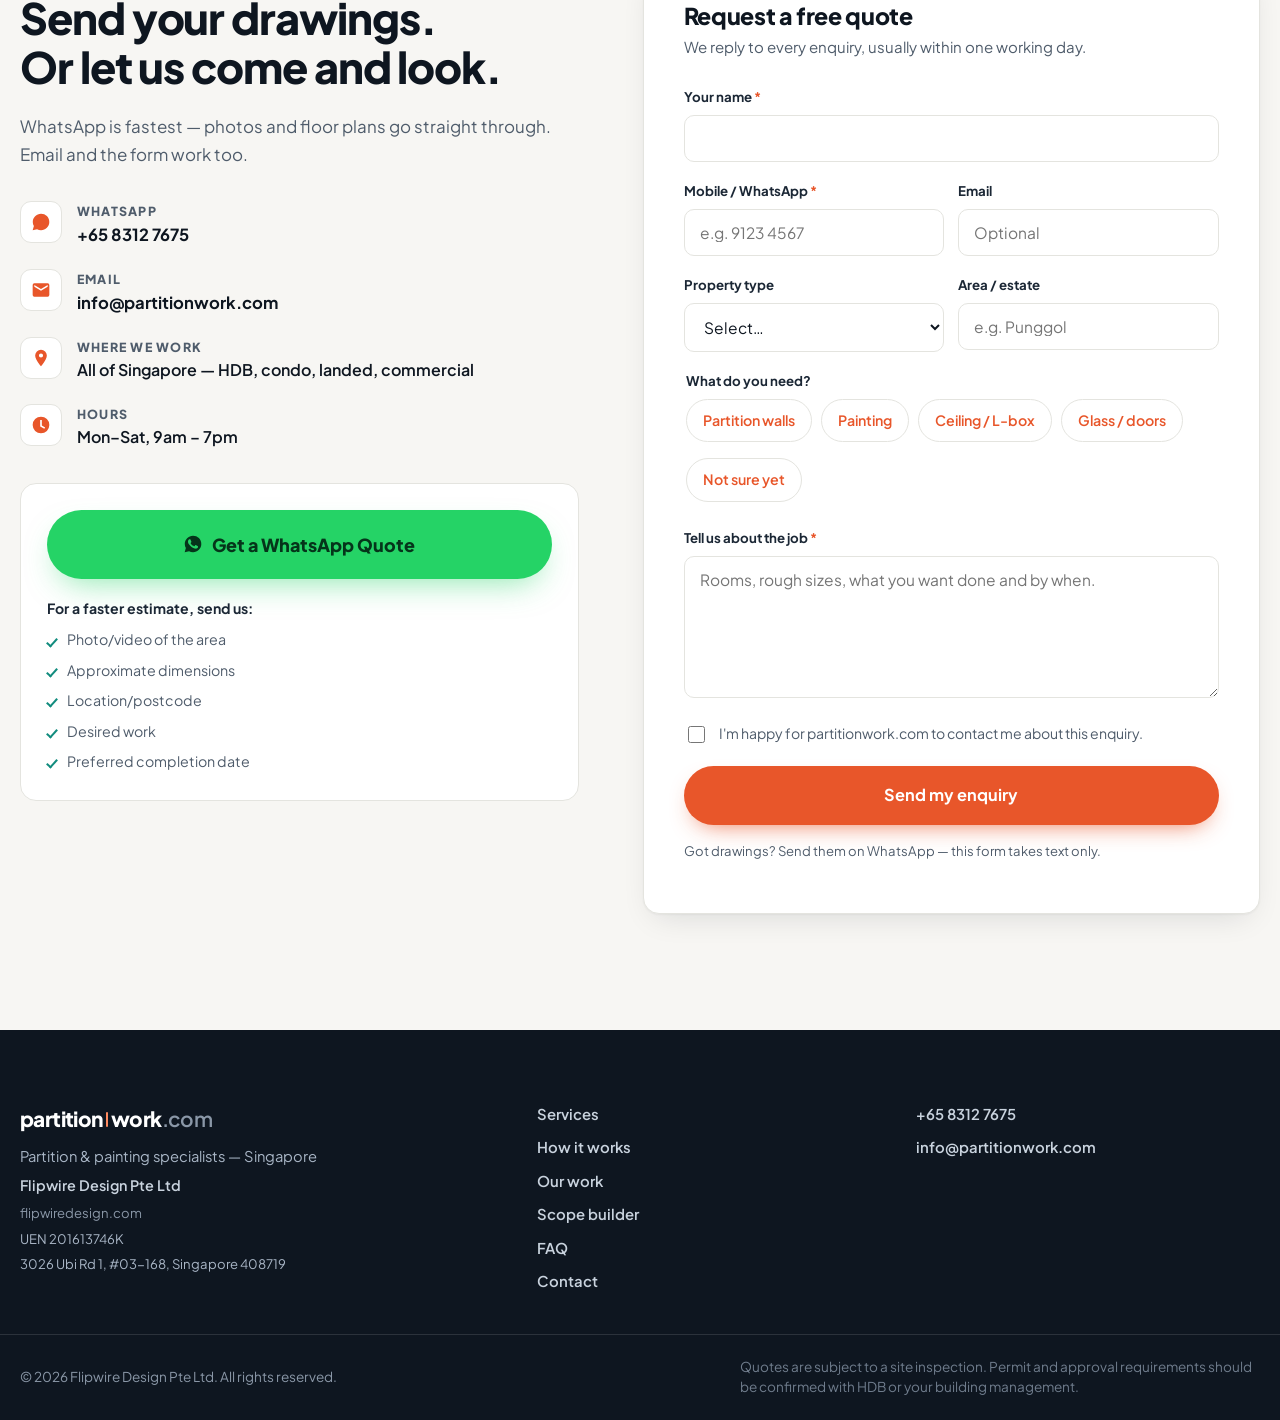
==== commit 877337e1: "Add Queensway 3-room condo wall cladding project to Our Work Co-Authored-By: Claude Opus 5.5 <norepl" ====
--- a/index.html
+++ b/index.html
@@ -20,7 +20,7 @@
 <link rel="preload" as="font" type="font/woff2" href="assets/fonts/plus-jakarta-sans-400.woff2" crossorigin>
 <link rel="preload" as="font" type="font/woff2" href="assets/fonts/plus-jakarta-sans-800.woff2" crossorigin>
 <link rel="preload" as="image" href="assets/img/Hero1.webp" fetchpriority="high">
-<link rel="stylesheet" href="assets/css/style.css?v=27">
+<link rel="stylesheet" href="assets/css/style.css?v=28">
 
 <script type="application/ld+json">
 {
@@ -490,6 +490,7 @@
       <figure class="shot reveal" data-cat="partition" data-steps='[{"src":"assets/img/newton-during.webp","alt":"Newton condo mid-build: hallway drywall wall with a framed, wired niche","title":"Newton condo — mid-build","sub":"Hallway drywall wall & niche framing"},{"src":"assets/img/newton-after.webp","alt":"Newton condo finished: white hallway wall with a long lit niche and cove-lit ceiling","title":"Newton condo — finished","sub":"Lit wall niche, skimmed and painted"}]'><img class="shot-img" src="assets/img/newton-during.webp" alt="Newton condo mid-build: hallway drywall wall with a framed, wired niche" loading="lazy" width="939" height="1675" style="object-position:50% 55%"><span class="shot-badge" aria-hidden="true">Build → Finished</span><figcaption><strong>Hallway wall with lit niche</strong><span>Newton condo · Tap to see it finished</span></figcaption></figure>
       <figure class="shot reveal" data-cat="partition" data-steps='[{"src":"assets/img/pasirris-during.webp","alt":"Pasir Ris 5-room HDB mid-build: metal stud framing for a feature wall with LED recess and shelf niche","title":"Pasir Ris 5-room HDB — mid-build","sub":"Stud framing for feature wall & shelf niche"},{"src":"assets/img/pasirris-after.webp","alt":"Pasir Ris 5-room HDB finished: white feature wall with a cove-lit recess and built-in display niche","title":"Pasir Ris 5-room HDB — finished","sub":"Cove-lit feature wall and display niche"}]'><img class="shot-img" src="assets/img/pasirris-during.webp" alt="Pasir Ris 5-room HDB mid-build: metal stud framing for a feature wall with LED recess and shelf niche" loading="lazy" width="1674" height="940"><span class="shot-badge" aria-hidden="true">Build → Finished</span><figcaption><strong>Feature wall with LED niches</strong><span>Pasir Ris 5-room HDB · Tap to see it finished</span></figcaption></figure>
       <figure class="shot reveal" data-cat="ceiling" data-steps='[{"src":"assets/img/aircontrunking-during.webp","alt":"Sengkang mid-build: metal stud framing boxing up the aircon units and trunking","title":"Aircon trunking box-up — mid-build","sub":"Sengkang · Framing around the fan coils"},{"src":"assets/img/aircontrunking.webp","alt":"Sengkang finished: ceiling box-up concealing aircon trunking with recessed downlights","title":"Aircon trunking box-up — finished","sub":"Sengkang · 2-day turnaround"}]'><img class="shot-img" src="assets/img/aircontrunking-during.webp" alt="Sengkang mid-build: metal stud framing boxing up the aircon units and trunking" loading="lazy" width="1200" height="900"><span class="shot-badge" aria-hidden="true">Build → Finished</span><figcaption><strong>Aircon trunking box-up</strong><span>Sengkang · Tap to see it finished</span></figcaption></figure>
+      <figure class="shot reveal" data-cat="partition" data-steps='[{"src":"assets/img/queensway-during.webp","alt":"Queensway 3-room condo mid-build: metal stud wall cladding with wiring and a cove-lit L-box over the entrance","title":"Queensway 3-room condo — mid-build","sub":"Stud wall cladding & cove L-box framing"},{"src":"assets/img/queensway-after.webp","alt":"Queensway 3-room condo finished: flush white wall with a cove-lit L-box running to the entrance","title":"Queensway 3-room condo — finished","sub":"Flush wall with cove-lit L-box"}]'><img class="shot-img" src="assets/img/queensway-during.webp" alt="Queensway 3-room condo mid-build: metal stud wall cladding with wiring and a cove-lit L-box over the entrance" loading="lazy" width="1200" height="900"><span class="shot-badge" aria-hidden="true">Build → Finished</span><figcaption><strong>Wall cladding with cove L-box</strong><span>Queensway condo · Tap to see it finished</span></figcaption></figure>
       <figure class="shot reveal" data-cat="partition"><img class="shot-img" src="assets/img/acousticfill.webp" alt="Partition wall framing mid-installation, acoustic infill visible" loading="lazy" width="1200" height="900"><figcaption><strong>Study partition, 4-room HDB</strong><span>Punggol · Metal stud + acoustic infill</span></figcaption></figure>
       <figure class="shot reveal" data-cat="painting"><img class="shot-img" src="assets/img/tampinespaint.webp" alt="Freshly painted, empty living space ready for handover" loading="lazy" width="1200" height="900"><figcaption><strong>Full-unit repaint</strong><span>Tampines · 5-room, 3 days</span></figcaption></figure>
       <figure class="shot reveal" data-cat="ceiling"><img class="shot-img" src="assets/img/Lcovelight.webp" alt="Hallway ceiling L-box with warm cove lighting" loading="lazy" width="1200" height="900"><figcaption><strong>L-box with cove lighting</strong><span>Condo, Bukit Timah</span></figcaption></figure>
@@ -839,7 +840,7 @@
   <span class="fab-text">Get Quote</span>
 </a>
 
-<script src="assets/js/config.js?v=27"></script>
-<script src="assets/js/main.js?v=27"></script>
+<script src="assets/js/config.js?v=28"></script>
+<script src="assets/js/main.js?v=28"></script>
 </body>
 </html>
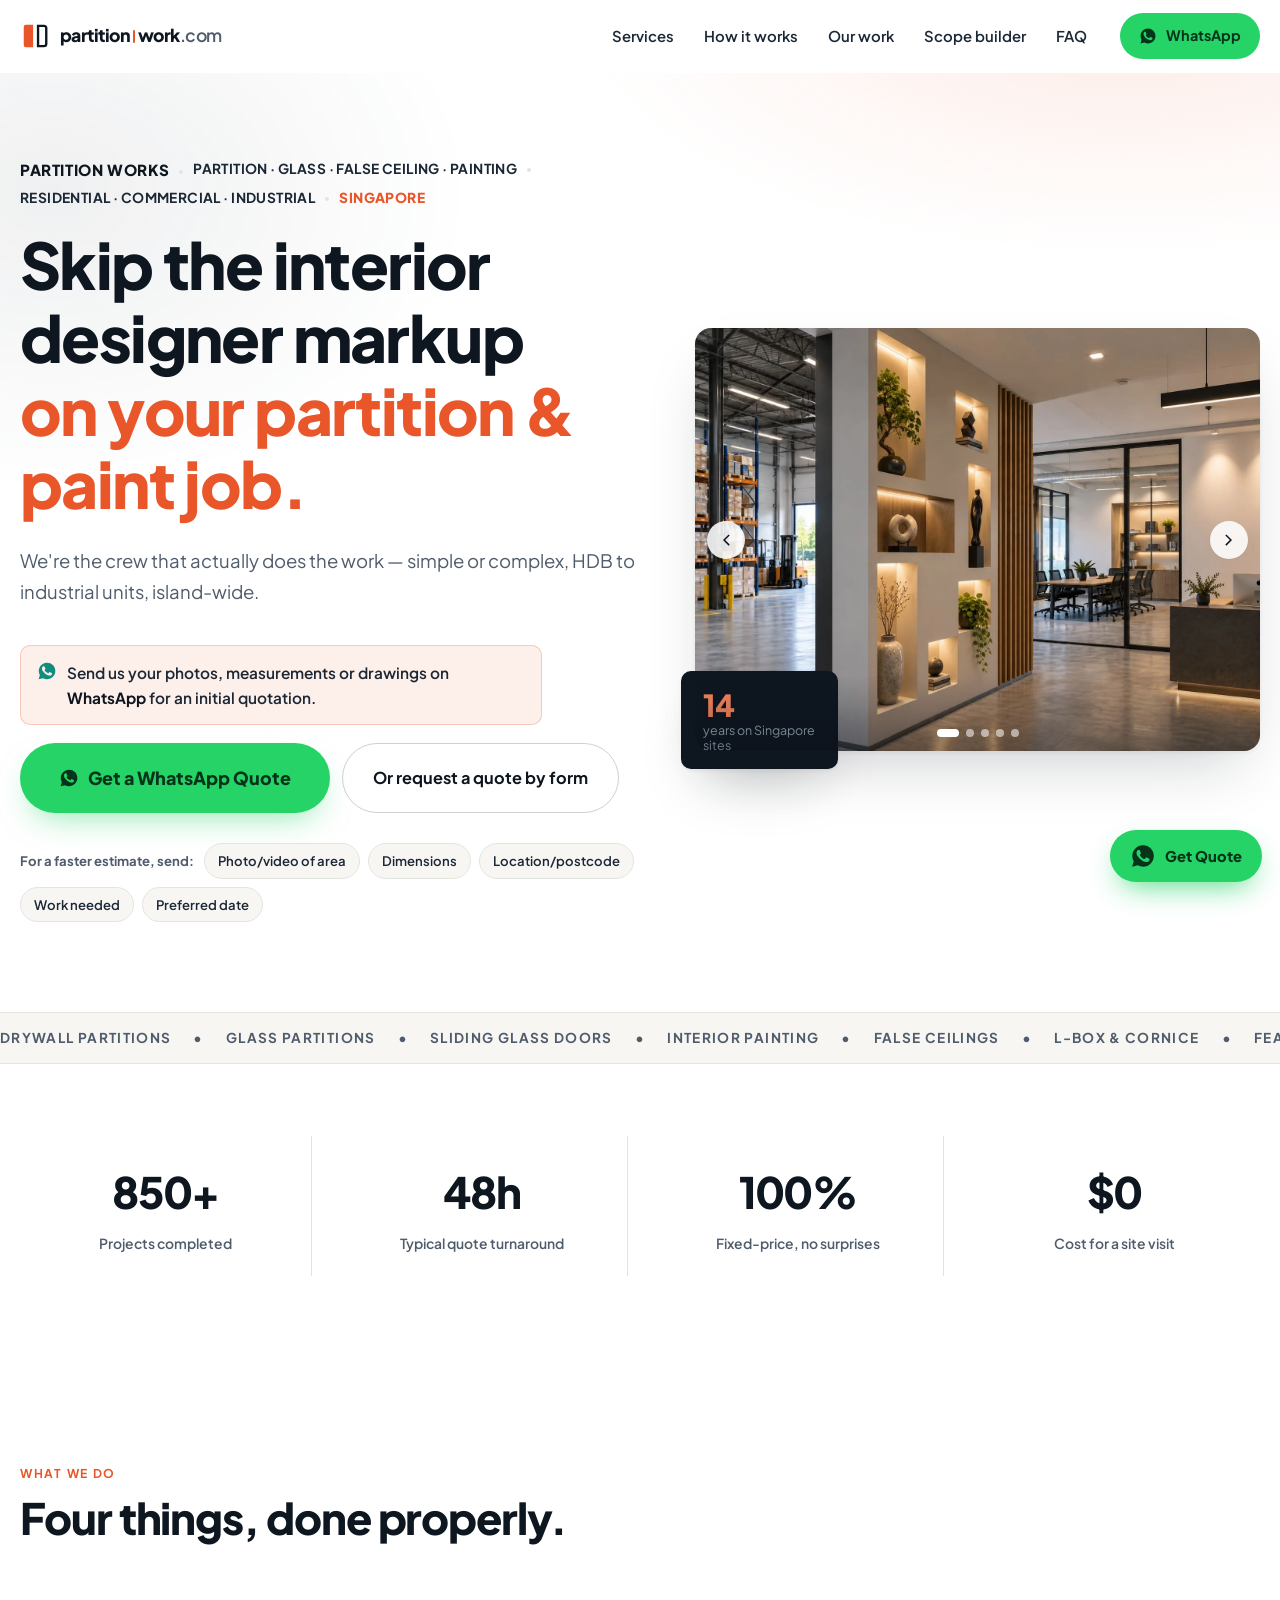
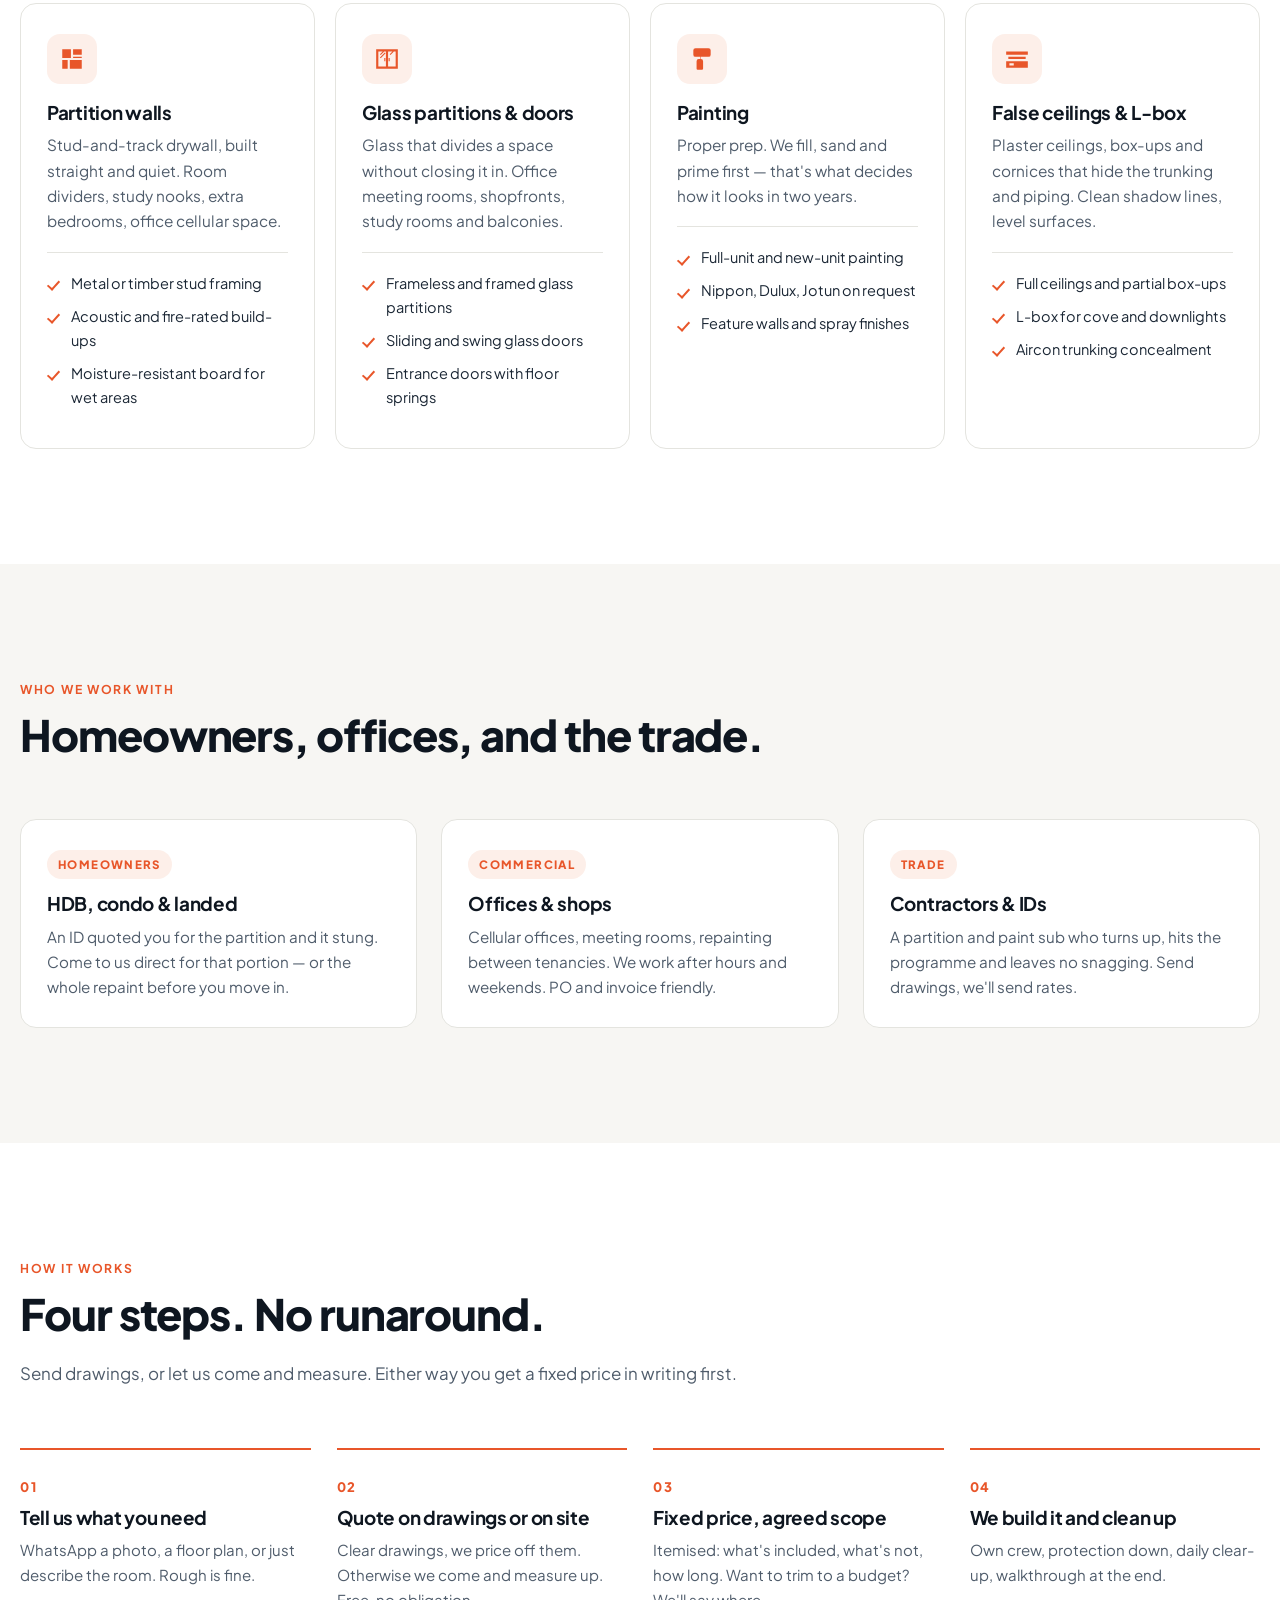
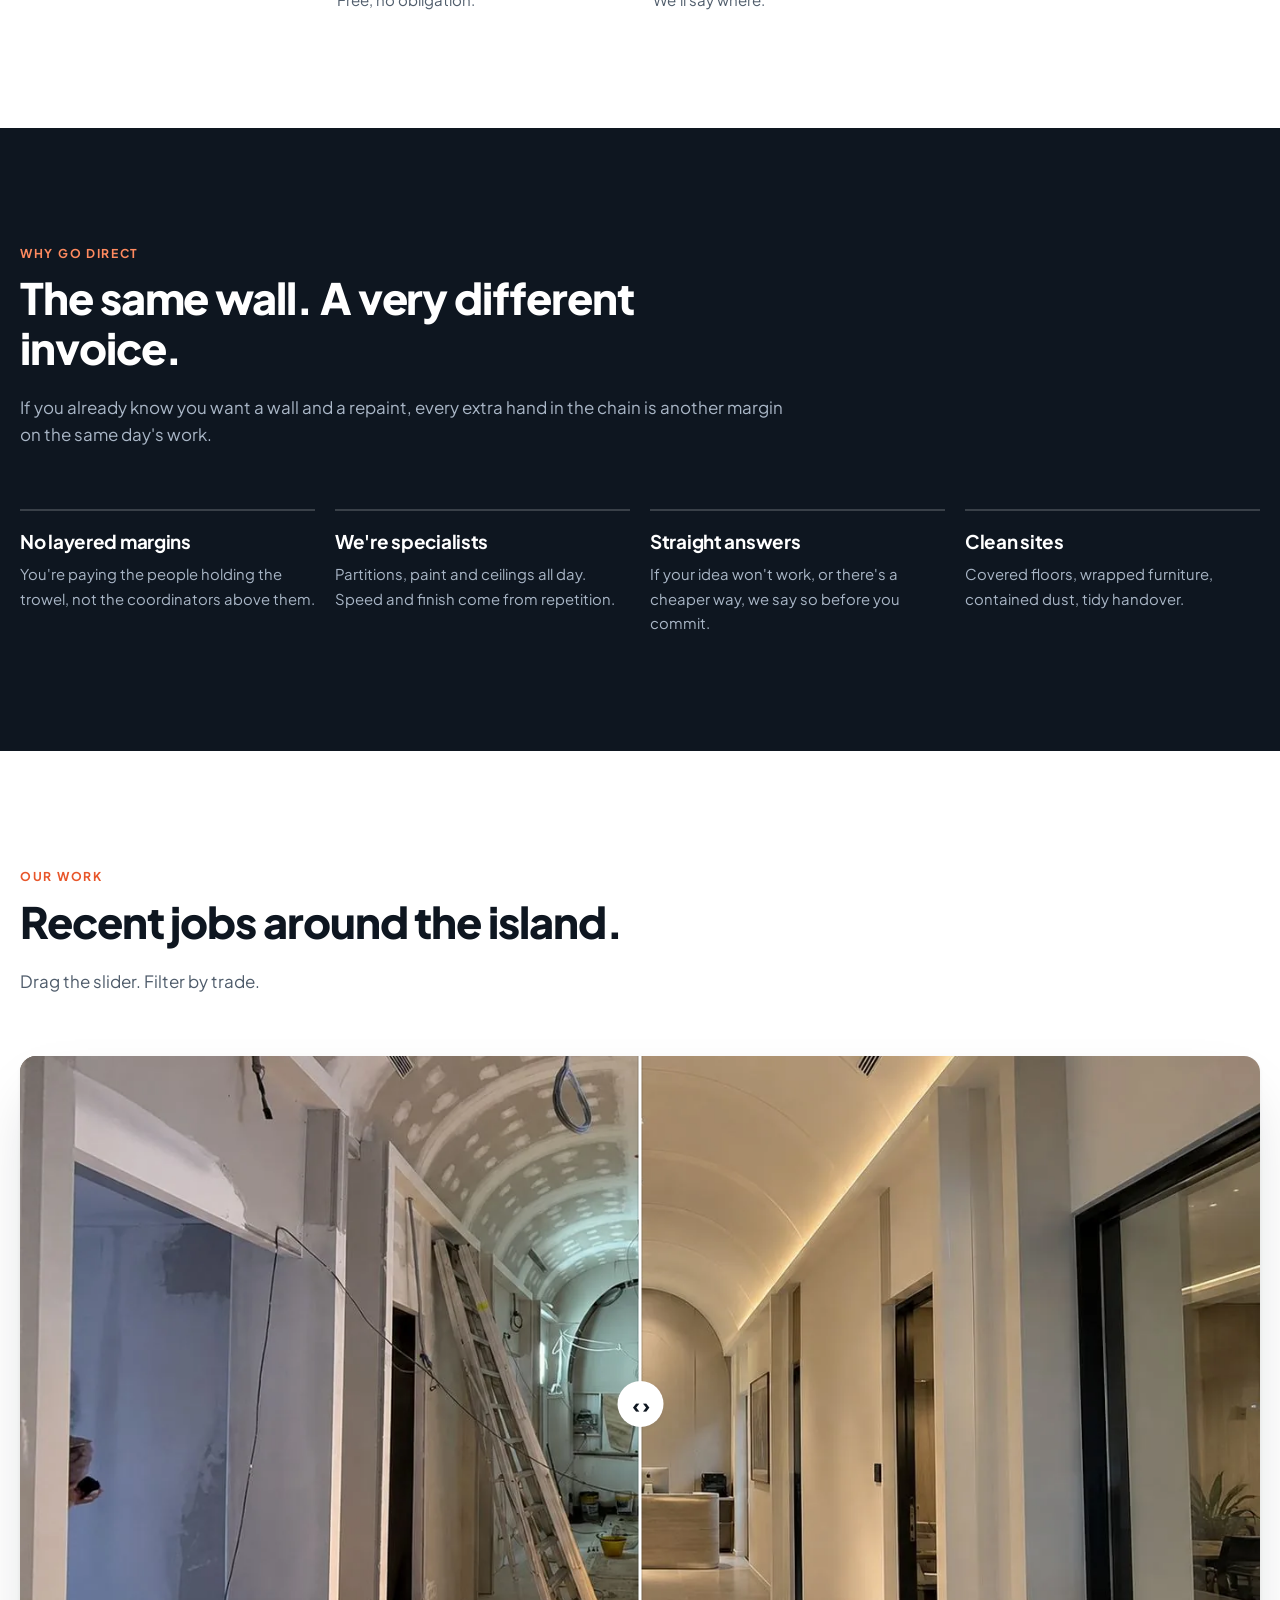
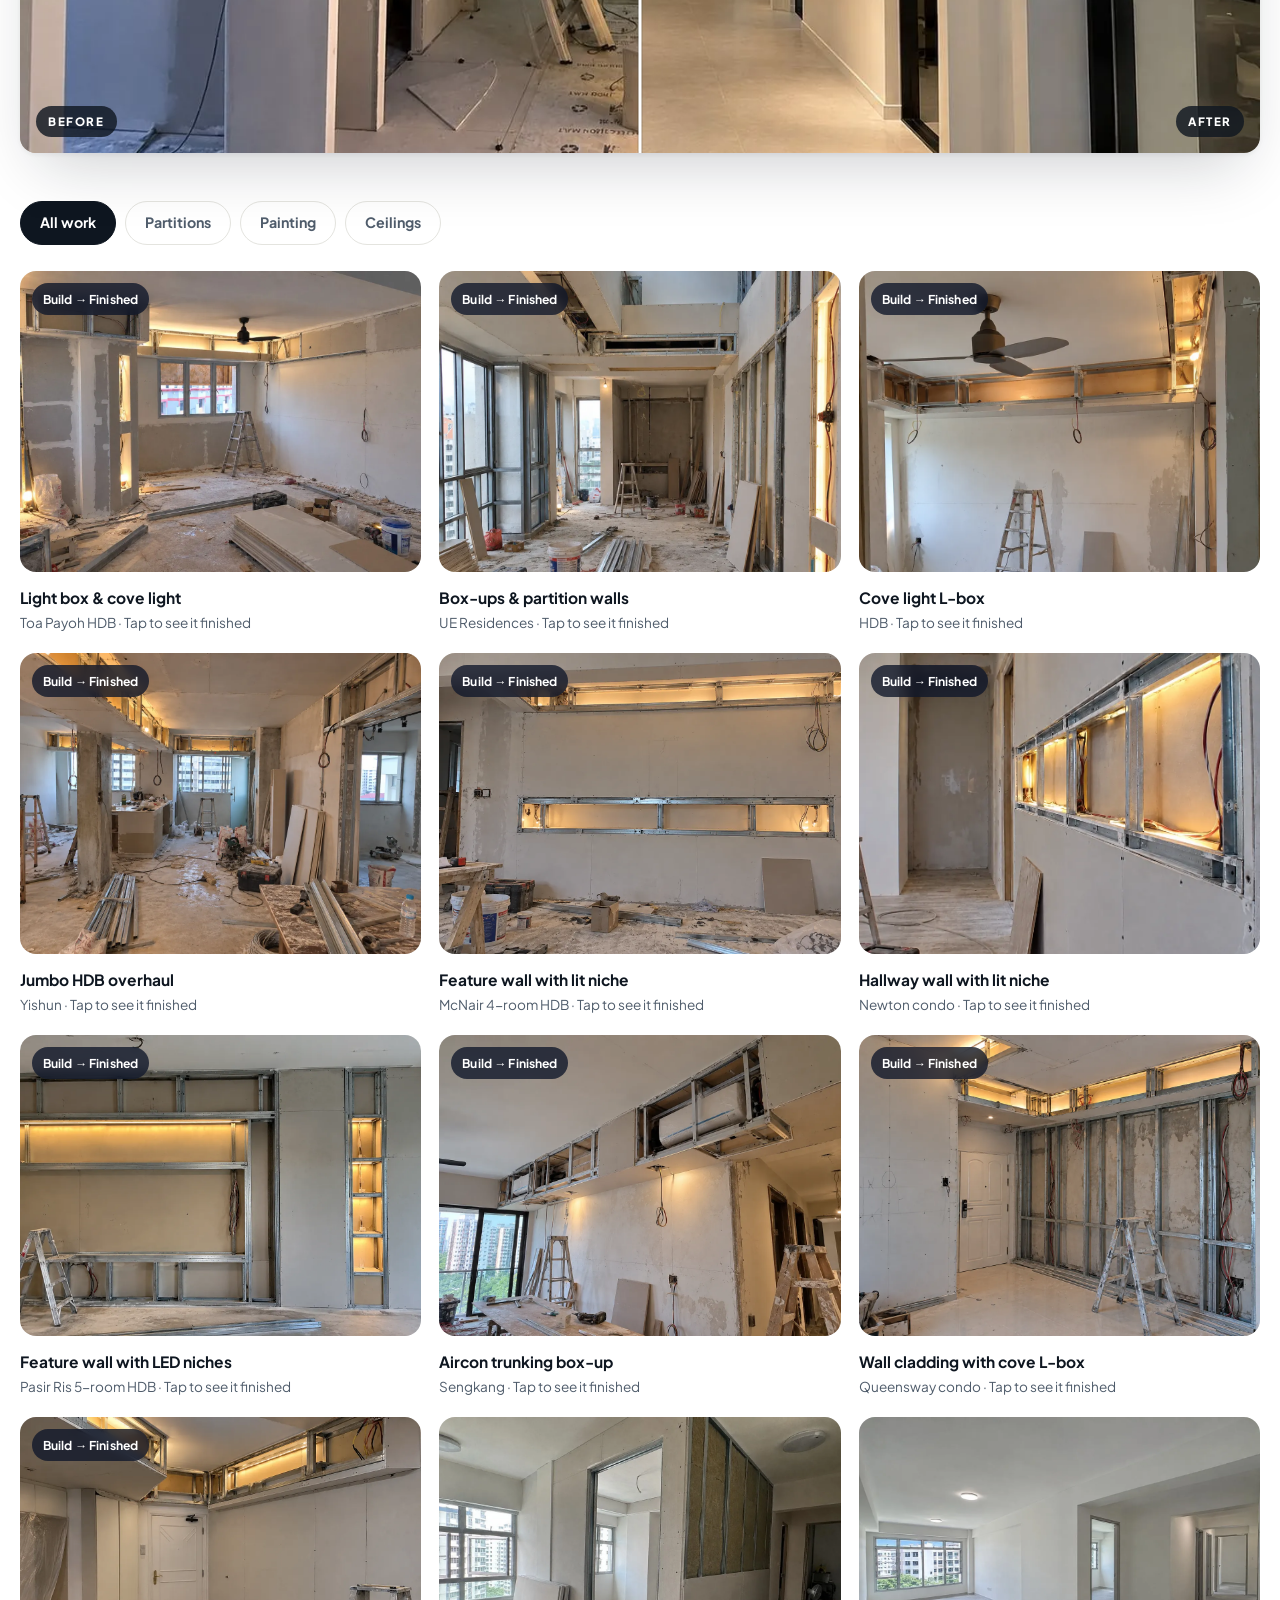
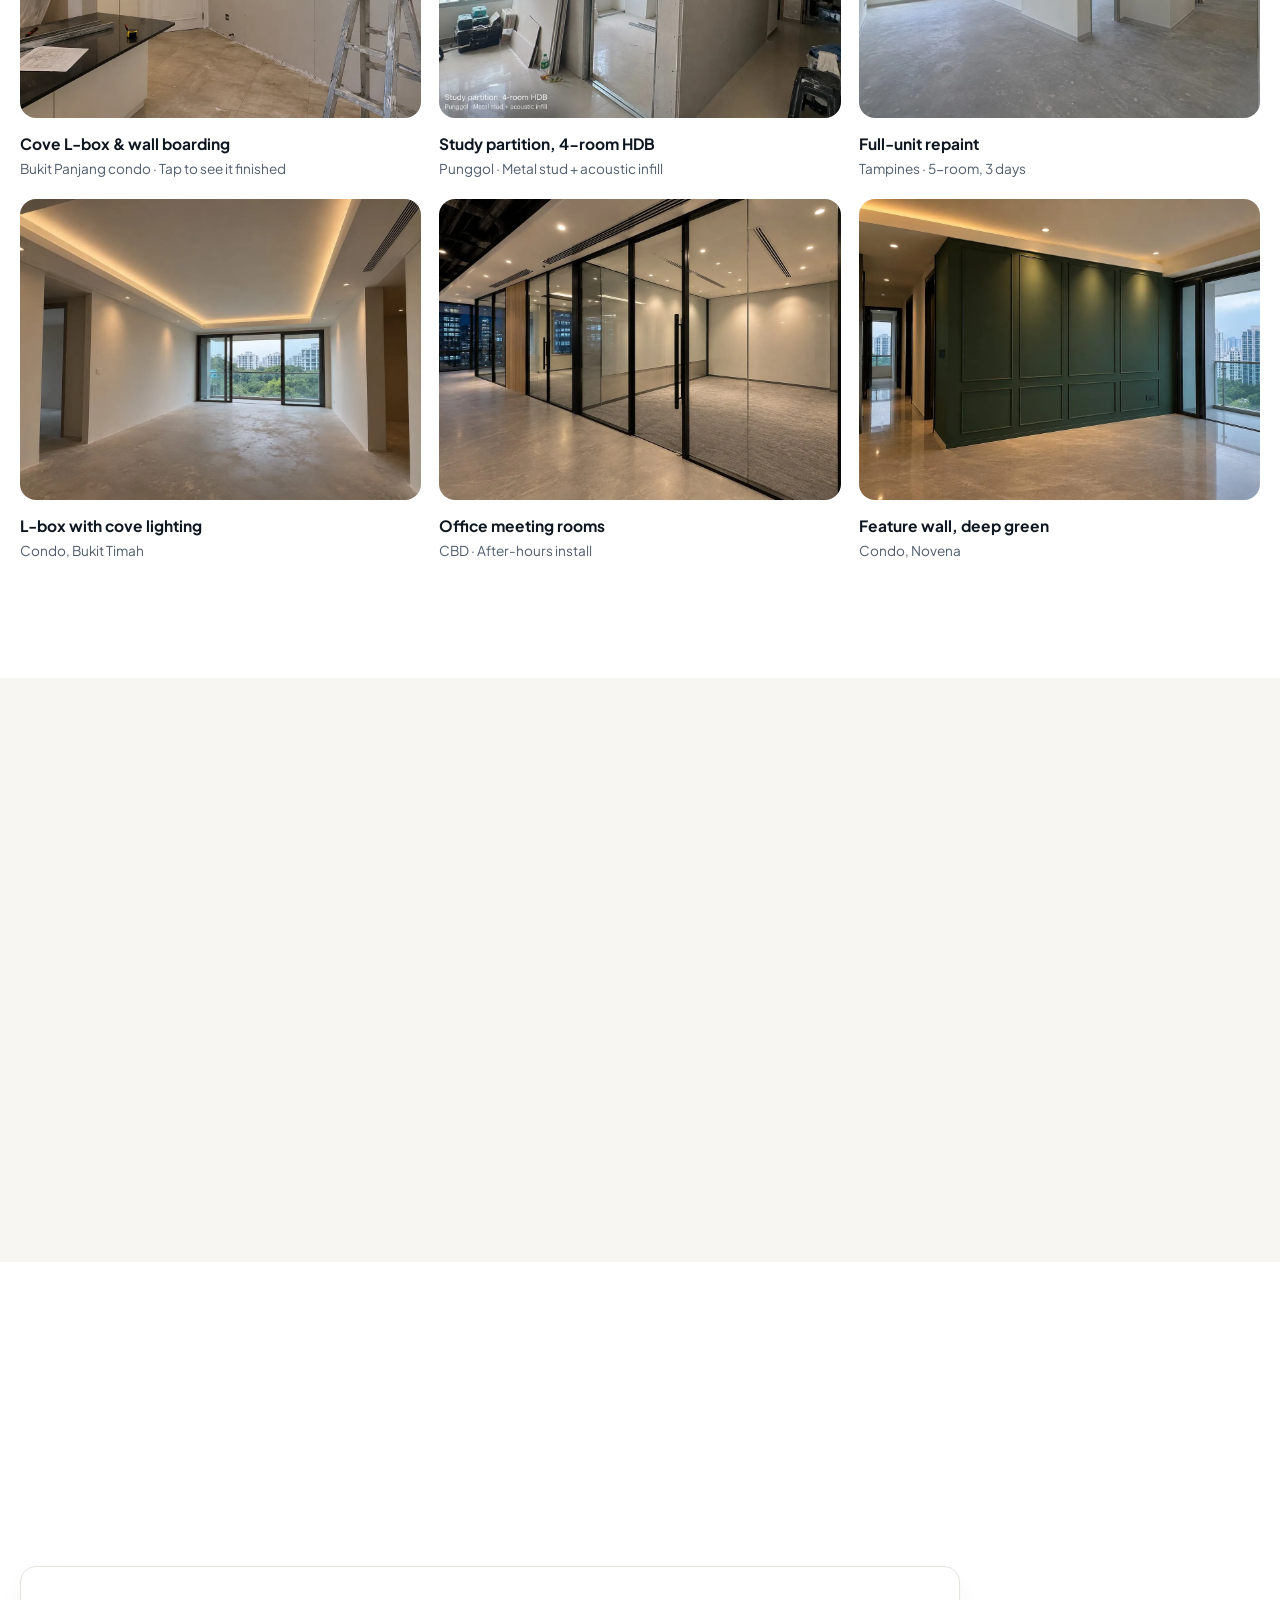
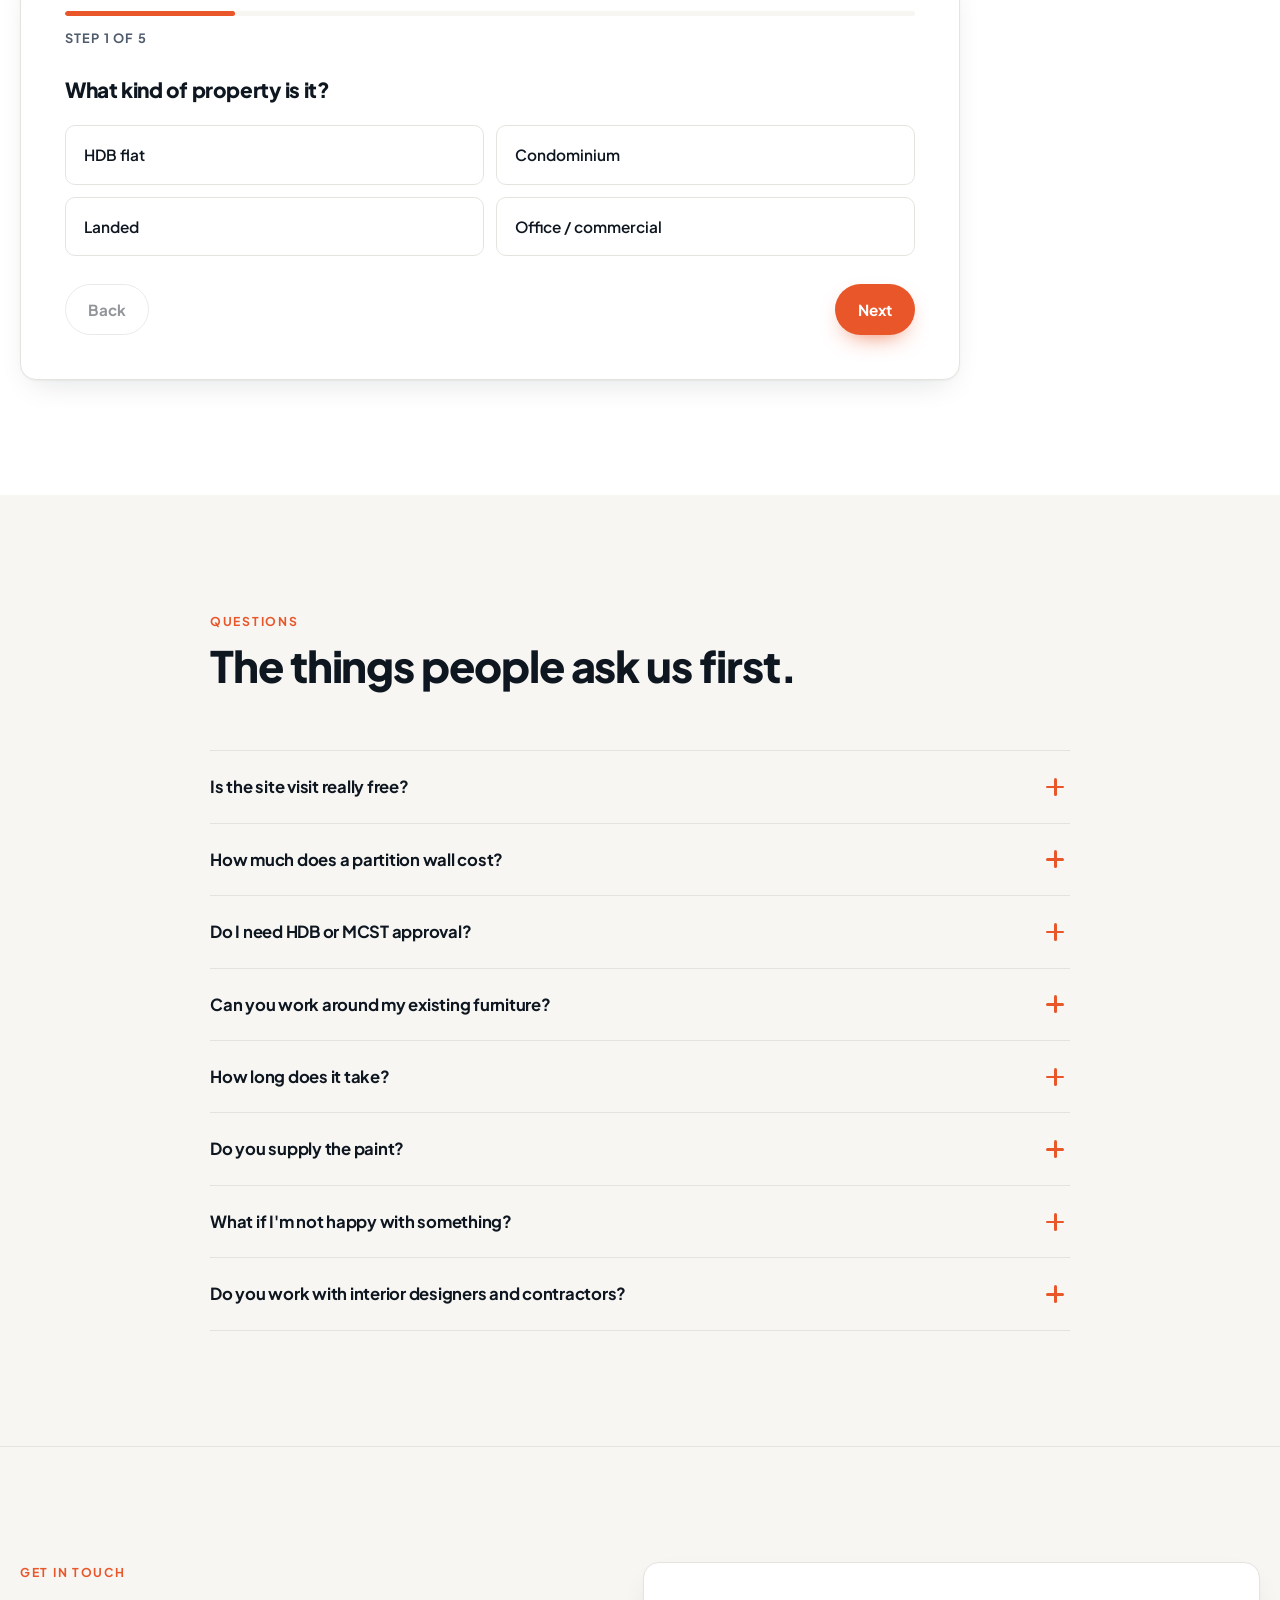
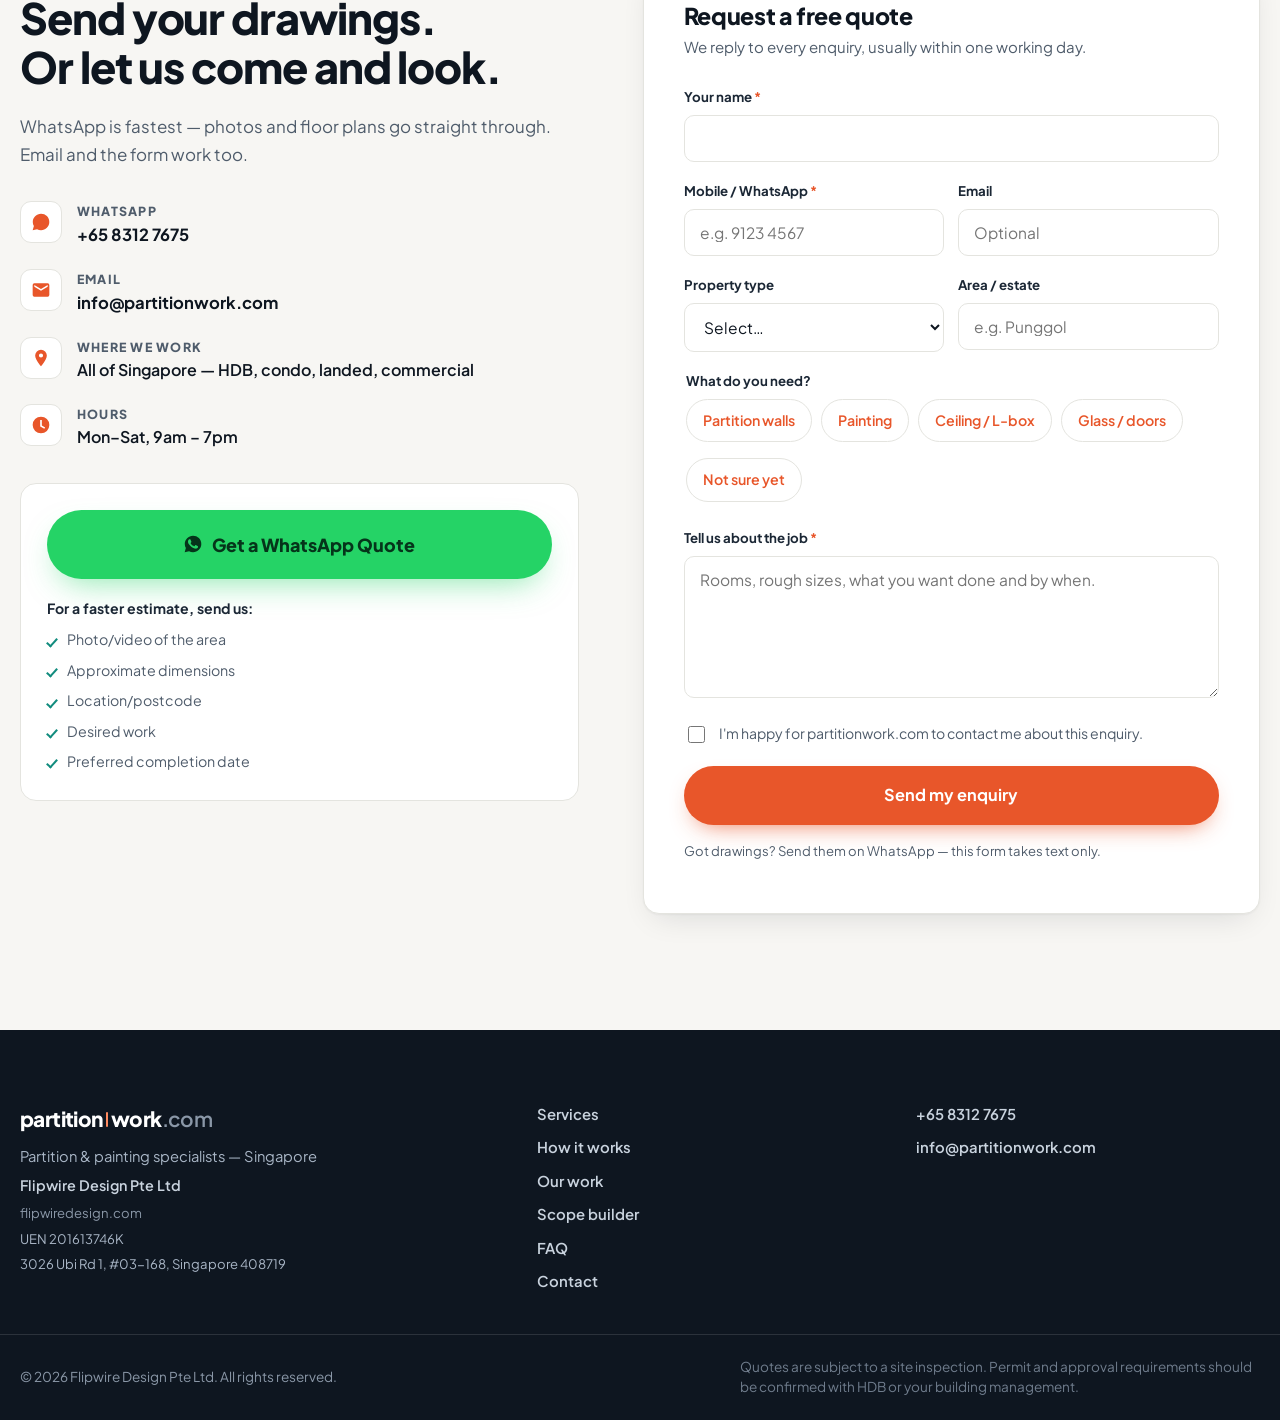
==== commit 900066a2: "Add Bukit Panjang 2-bedroom condo cove L-box project to Our Work Co-Authored-By: Claude Opus 5.5 <no" ====
--- a/index.html
+++ b/index.html
@@ -20,7 +20,7 @@
 <link rel="preload" as="font" type="font/woff2" href="assets/fonts/plus-jakarta-sans-400.woff2" crossorigin>
 <link rel="preload" as="font" type="font/woff2" href="assets/fonts/plus-jakarta-sans-800.woff2" crossorigin>
 <link rel="preload" as="image" href="assets/img/Hero1.webp" fetchpriority="high">
-<link rel="stylesheet" href="assets/css/style.css?v=28">
+<link rel="stylesheet" href="assets/css/style.css?v=29">
 
 <script type="application/ld+json">
 {
@@ -491,6 +491,7 @@
       <figure class="shot reveal" data-cat="partition" data-steps='[{"src":"assets/img/pasirris-during.webp","alt":"Pasir Ris 5-room HDB mid-build: metal stud framing for a feature wall with LED recess and shelf niche","title":"Pasir Ris 5-room HDB — mid-build","sub":"Stud framing for feature wall & shelf niche"},{"src":"assets/img/pasirris-after.webp","alt":"Pasir Ris 5-room HDB finished: white feature wall with a cove-lit recess and built-in display niche","title":"Pasir Ris 5-room HDB — finished","sub":"Cove-lit feature wall and display niche"}]'><img class="shot-img" src="assets/img/pasirris-during.webp" alt="Pasir Ris 5-room HDB mid-build: metal stud framing for a feature wall with LED recess and shelf niche" loading="lazy" width="1674" height="940"><span class="shot-badge" aria-hidden="true">Build → Finished</span><figcaption><strong>Feature wall with LED niches</strong><span>Pasir Ris 5-room HDB · Tap to see it finished</span></figcaption></figure>
       <figure class="shot reveal" data-cat="ceiling" data-steps='[{"src":"assets/img/aircontrunking-during.webp","alt":"Sengkang mid-build: metal stud framing boxing up the aircon units and trunking","title":"Aircon trunking box-up — mid-build","sub":"Sengkang · Framing around the fan coils"},{"src":"assets/img/aircontrunking.webp","alt":"Sengkang finished: ceiling box-up concealing aircon trunking with recessed downlights","title":"Aircon trunking box-up — finished","sub":"Sengkang · 2-day turnaround"}]'><img class="shot-img" src="assets/img/aircontrunking-during.webp" alt="Sengkang mid-build: metal stud framing boxing up the aircon units and trunking" loading="lazy" width="1200" height="900"><span class="shot-badge" aria-hidden="true">Build → Finished</span><figcaption><strong>Aircon trunking box-up</strong><span>Sengkang · Tap to see it finished</span></figcaption></figure>
       <figure class="shot reveal" data-cat="partition" data-steps='[{"src":"assets/img/queensway-during.webp","alt":"Queensway 3-room condo mid-build: metal stud wall cladding with wiring and a cove-lit L-box over the entrance","title":"Queensway 3-room condo — mid-build","sub":"Stud wall cladding & cove L-box framing"},{"src":"assets/img/queensway-after.webp","alt":"Queensway 3-room condo finished: flush white wall with a cove-lit L-box running to the entrance","title":"Queensway 3-room condo — finished","sub":"Flush wall with cove-lit L-box"}]'><img class="shot-img" src="assets/img/queensway-during.webp" alt="Queensway 3-room condo mid-build: metal stud wall cladding with wiring and a cove-lit L-box over the entrance" loading="lazy" width="1200" height="900"><span class="shot-badge" aria-hidden="true">Build → Finished</span><figcaption><strong>Wall cladding with cove L-box</strong><span>Queensway condo · Tap to see it finished</span></figcaption></figure>
+      <figure class="shot reveal" data-cat="ceiling" data-steps='[{"src":"assets/img/bukitpanjang-during.webp","alt":"Bukit Panjang 2-bedroom condo mid-build: boarded wall and cove L-box framing over the kitchen and entrance","title":"Bukit Panjang 2-bedroom condo — mid-build","sub":"Wall boarding & cove L-box framing"},{"src":"assets/img/bukitpanjang-after.webp","alt":"Bukit Panjang 2-bedroom condo finished: cove-lit L-box over the kitchen and a flush white wall to the entrance","title":"Bukit Panjang 2-bedroom condo — finished","sub":"Cove-lit L-box and flush wall"}]'><img class="shot-img" src="assets/img/bukitpanjang-during.webp" alt="Bukit Panjang 2-bedroom condo mid-build: boarded wall and cove L-box framing over the kitchen and entrance" loading="lazy" width="1200" height="900"><span class="shot-badge" aria-hidden="true">Build → Finished</span><figcaption><strong>Cove L-box &amp; wall boarding</strong><span>Bukit Panjang condo · Tap to see it finished</span></figcaption></figure>
       <figure class="shot reveal" data-cat="partition"><img class="shot-img" src="assets/img/acousticfill.webp" alt="Partition wall framing mid-installation, acoustic infill visible" loading="lazy" width="1200" height="900"><figcaption><strong>Study partition, 4-room HDB</strong><span>Punggol · Metal stud + acoustic infill</span></figcaption></figure>
       <figure class="shot reveal" data-cat="painting"><img class="shot-img" src="assets/img/tampinespaint.webp" alt="Freshly painted, empty living space ready for handover" loading="lazy" width="1200" height="900"><figcaption><strong>Full-unit repaint</strong><span>Tampines · 5-room, 3 days</span></figcaption></figure>
       <figure class="shot reveal" data-cat="ceiling"><img class="shot-img" src="assets/img/Lcovelight.webp" alt="Hallway ceiling L-box with warm cove lighting" loading="lazy" width="1200" height="900"><figcaption><strong>L-box with cove lighting</strong><span>Condo, Bukit Timah</span></figcaption></figure>
@@ -840,7 +841,7 @@
   <span class="fab-text">Get Quote</span>
 </a>
 
-<script src="assets/js/config.js?v=28"></script>
-<script src="assets/js/main.js?v=28"></script>
+<script src="assets/js/config.js?v=29"></script>
+<script src="assets/js/main.js?v=29"></script>
 </body>
 </html>
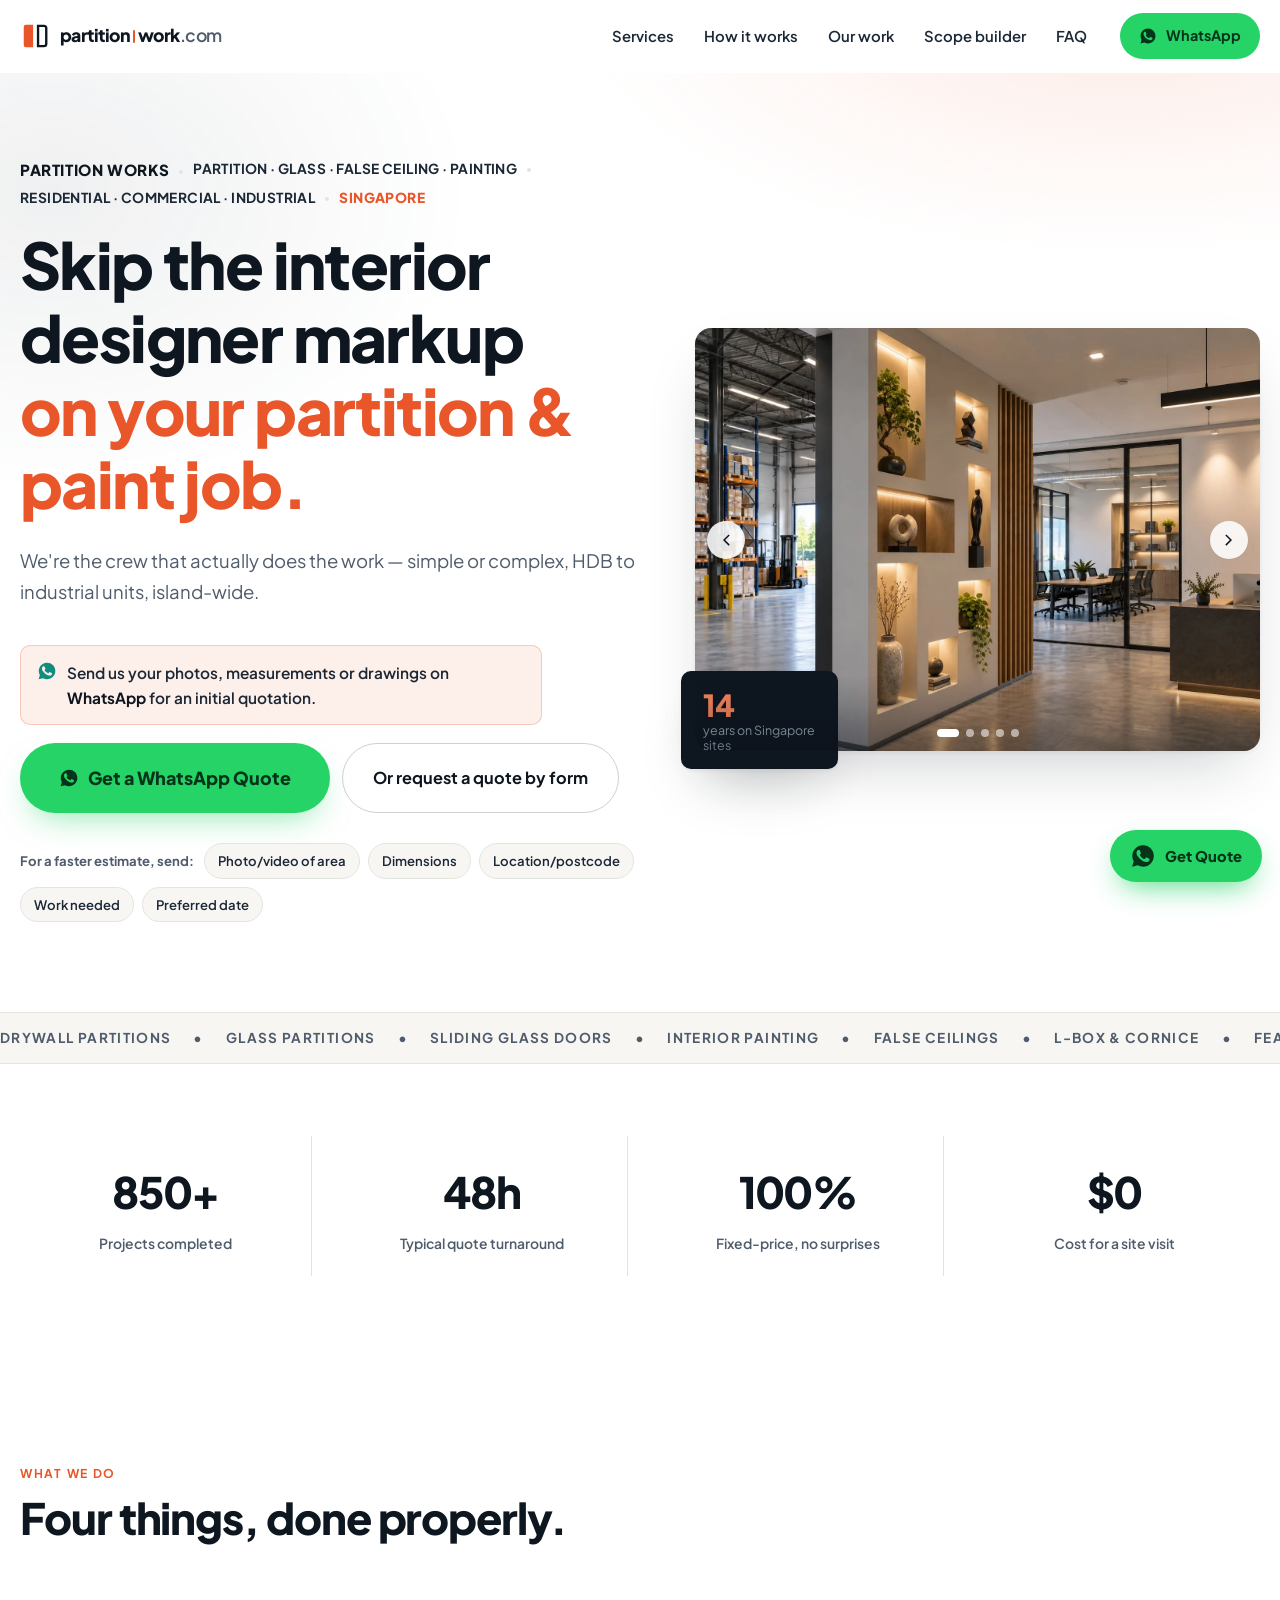
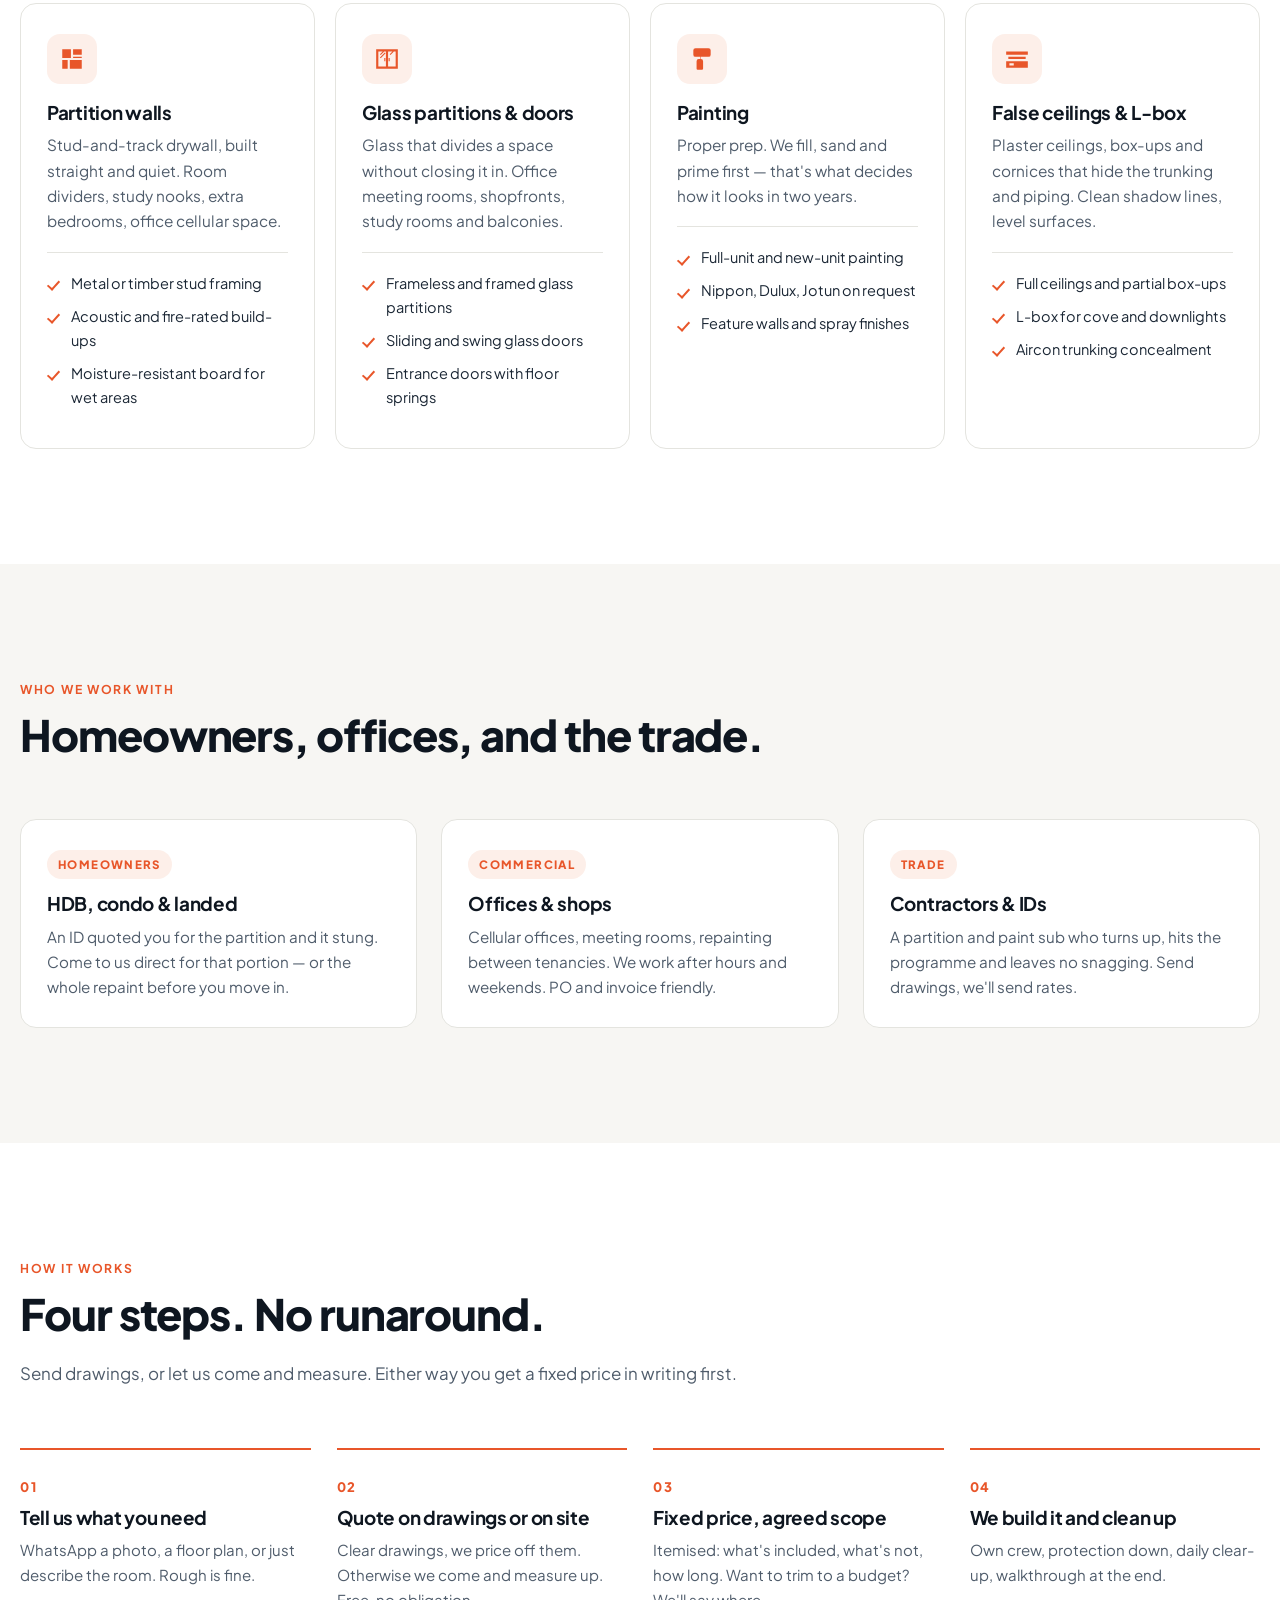
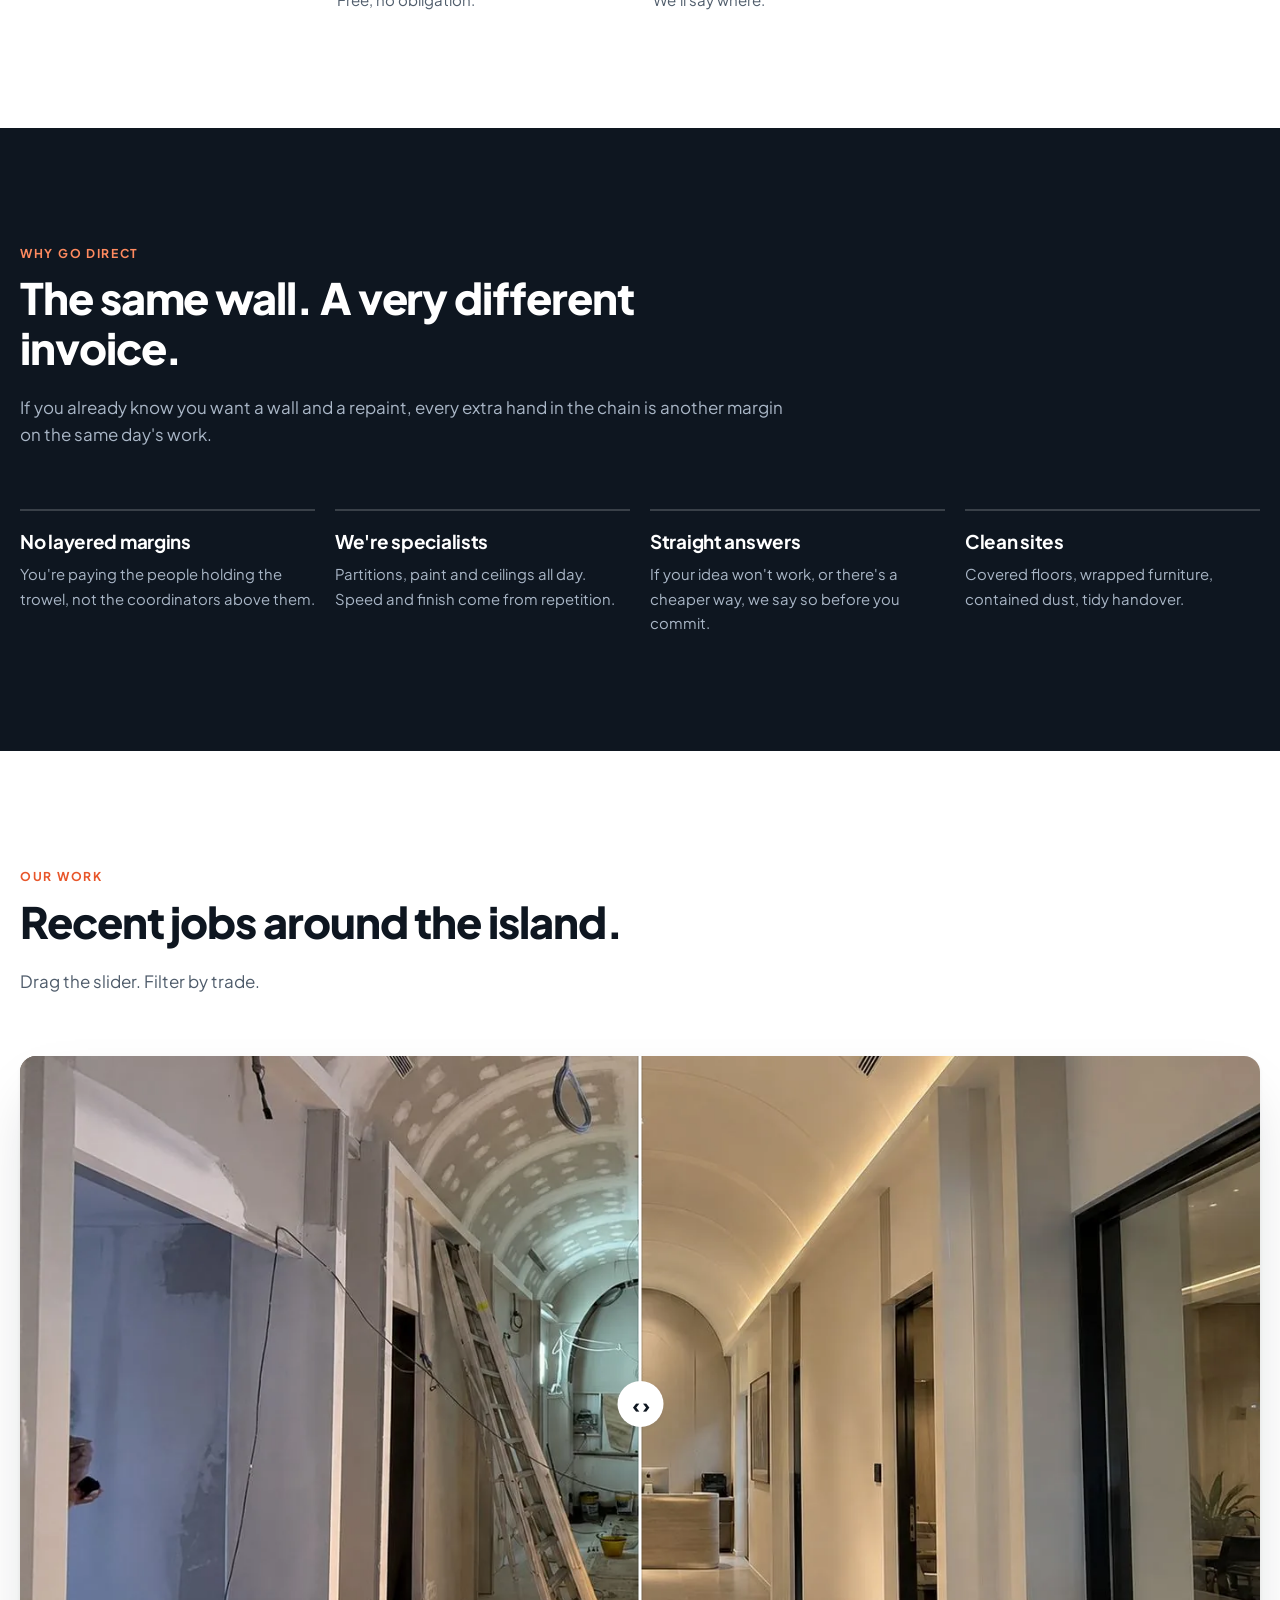
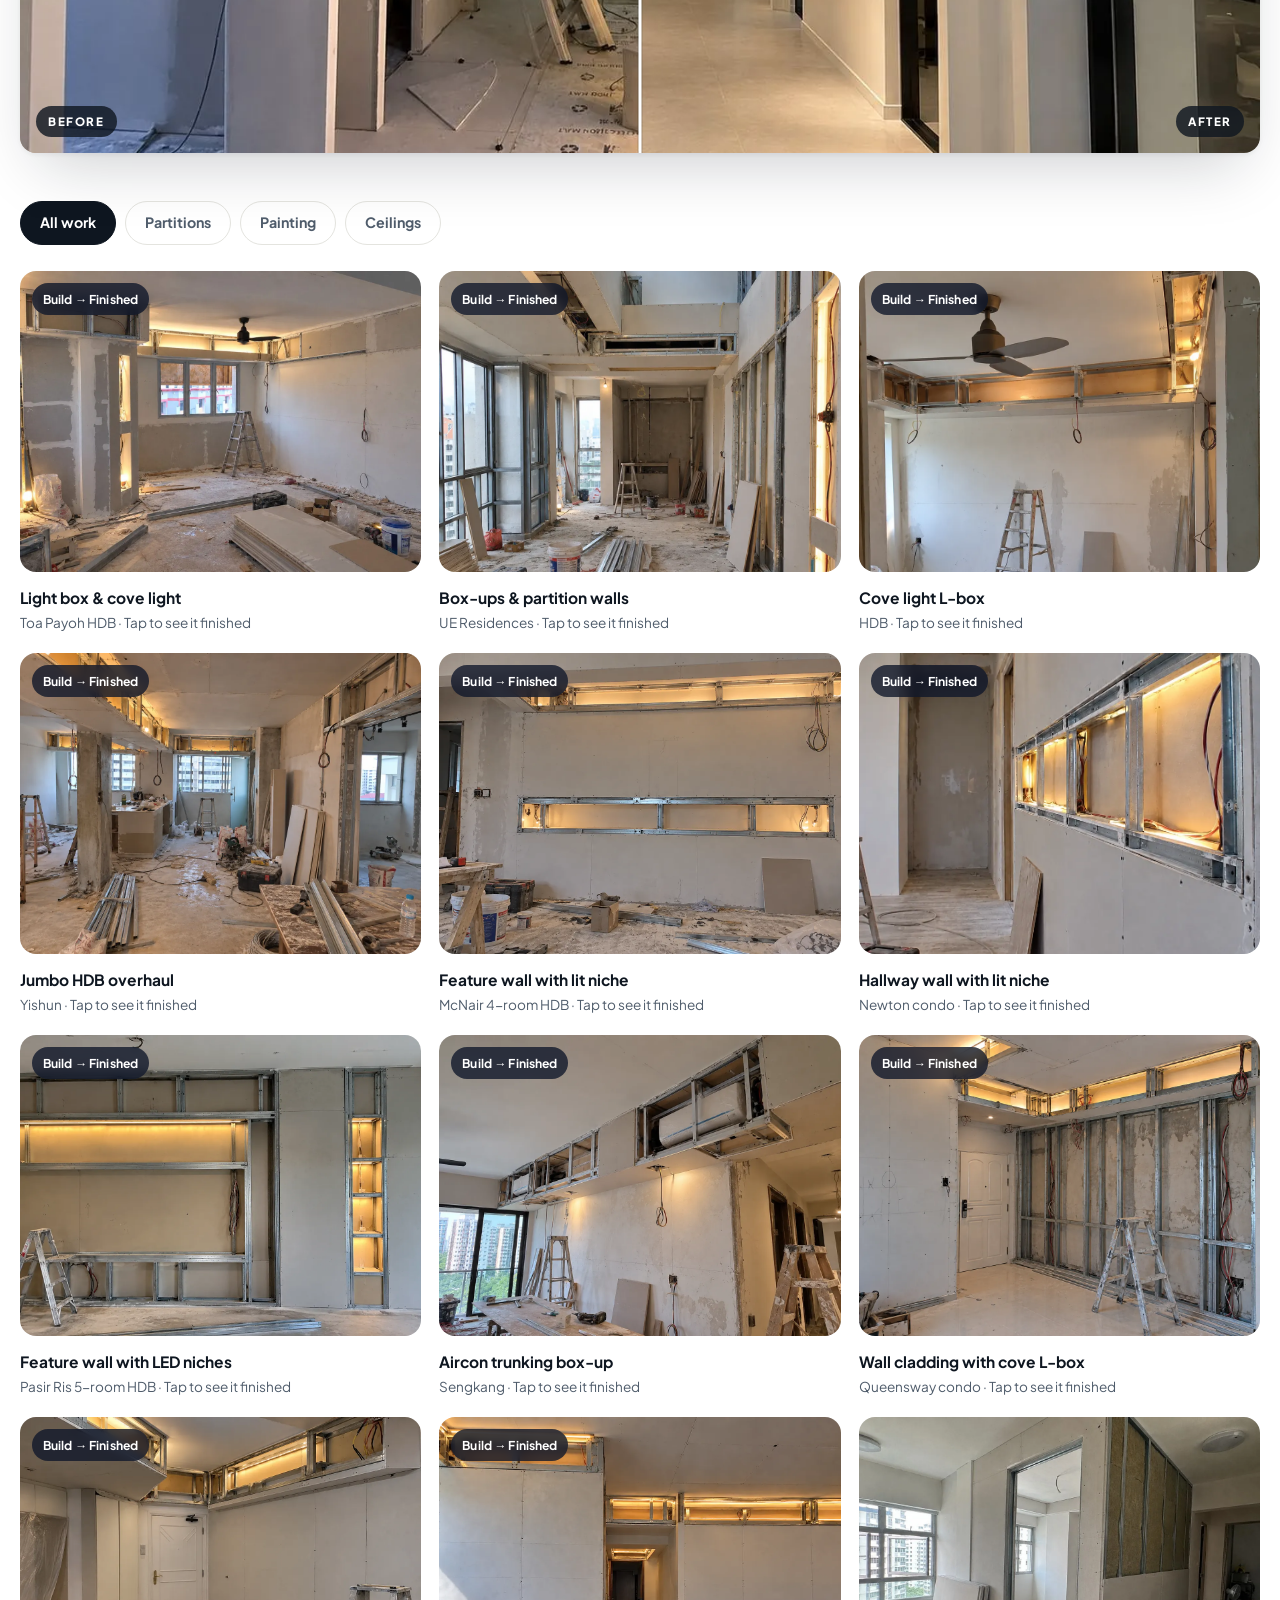
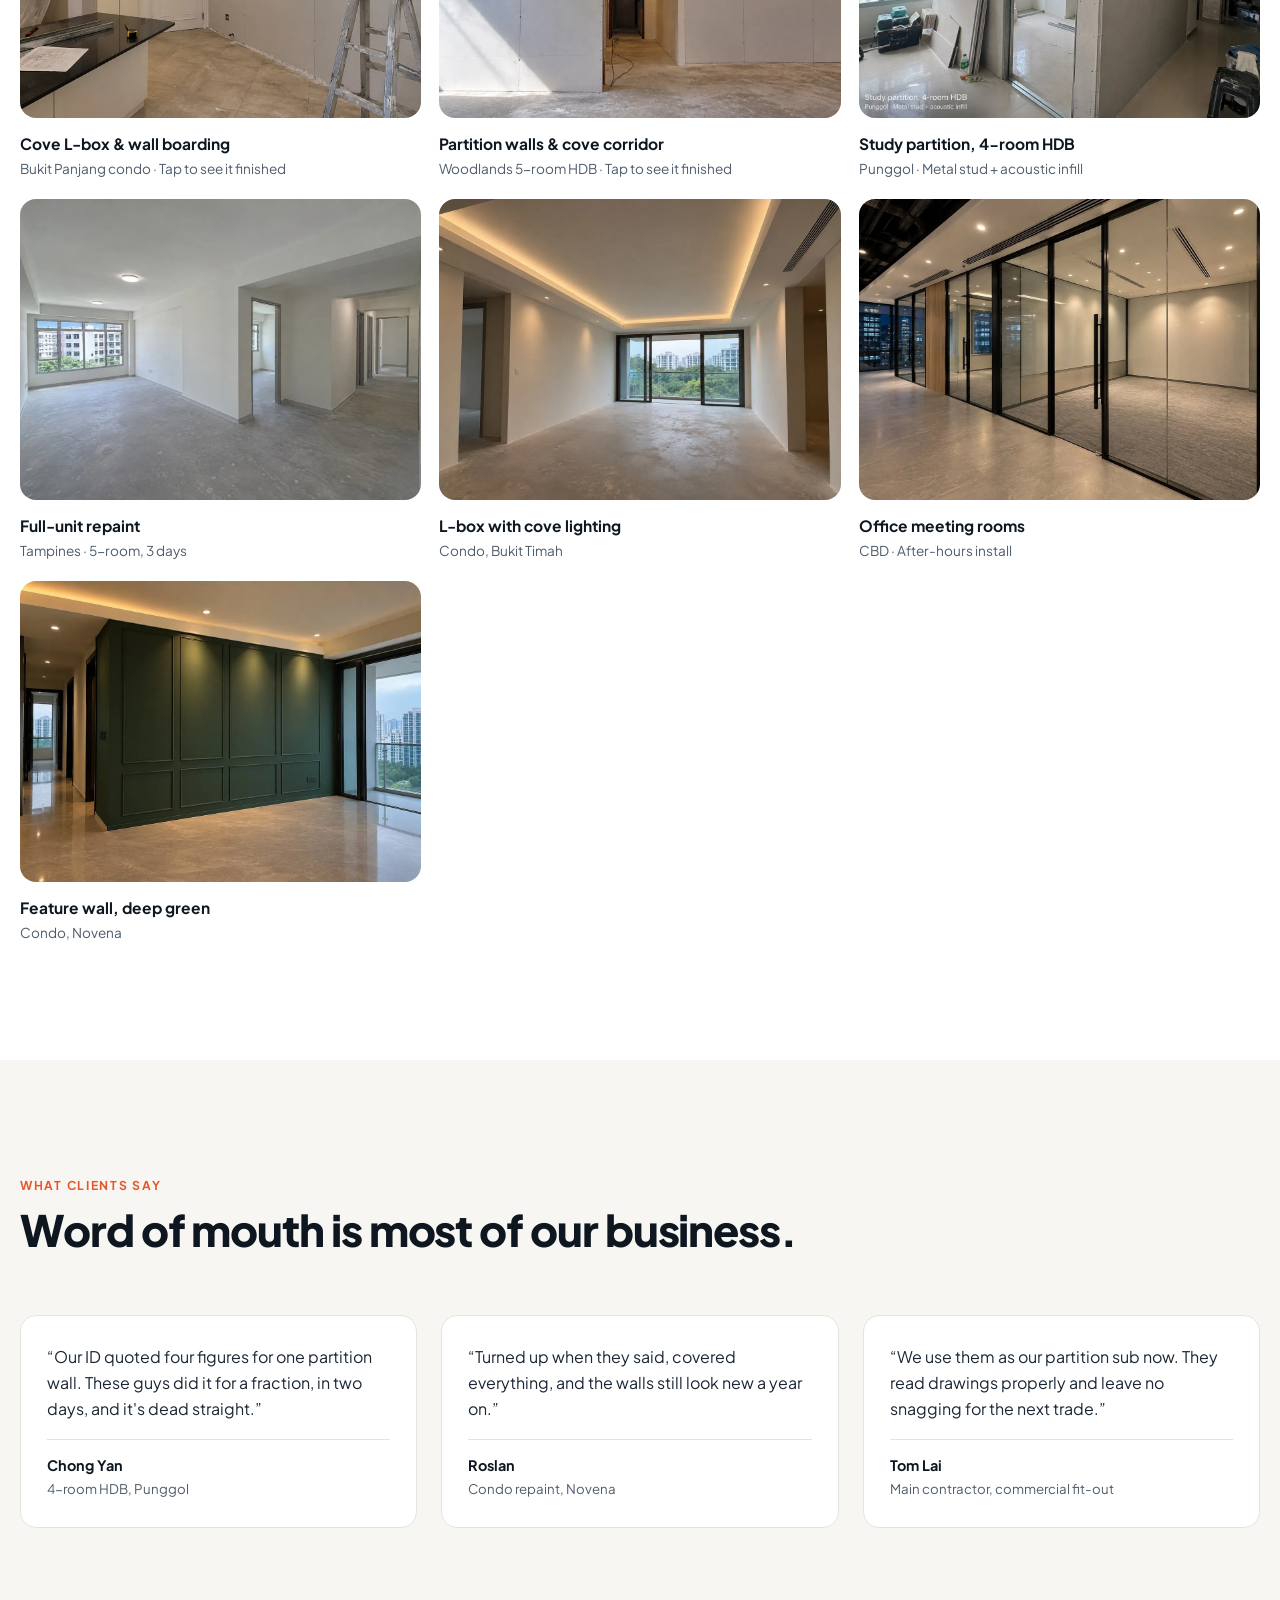
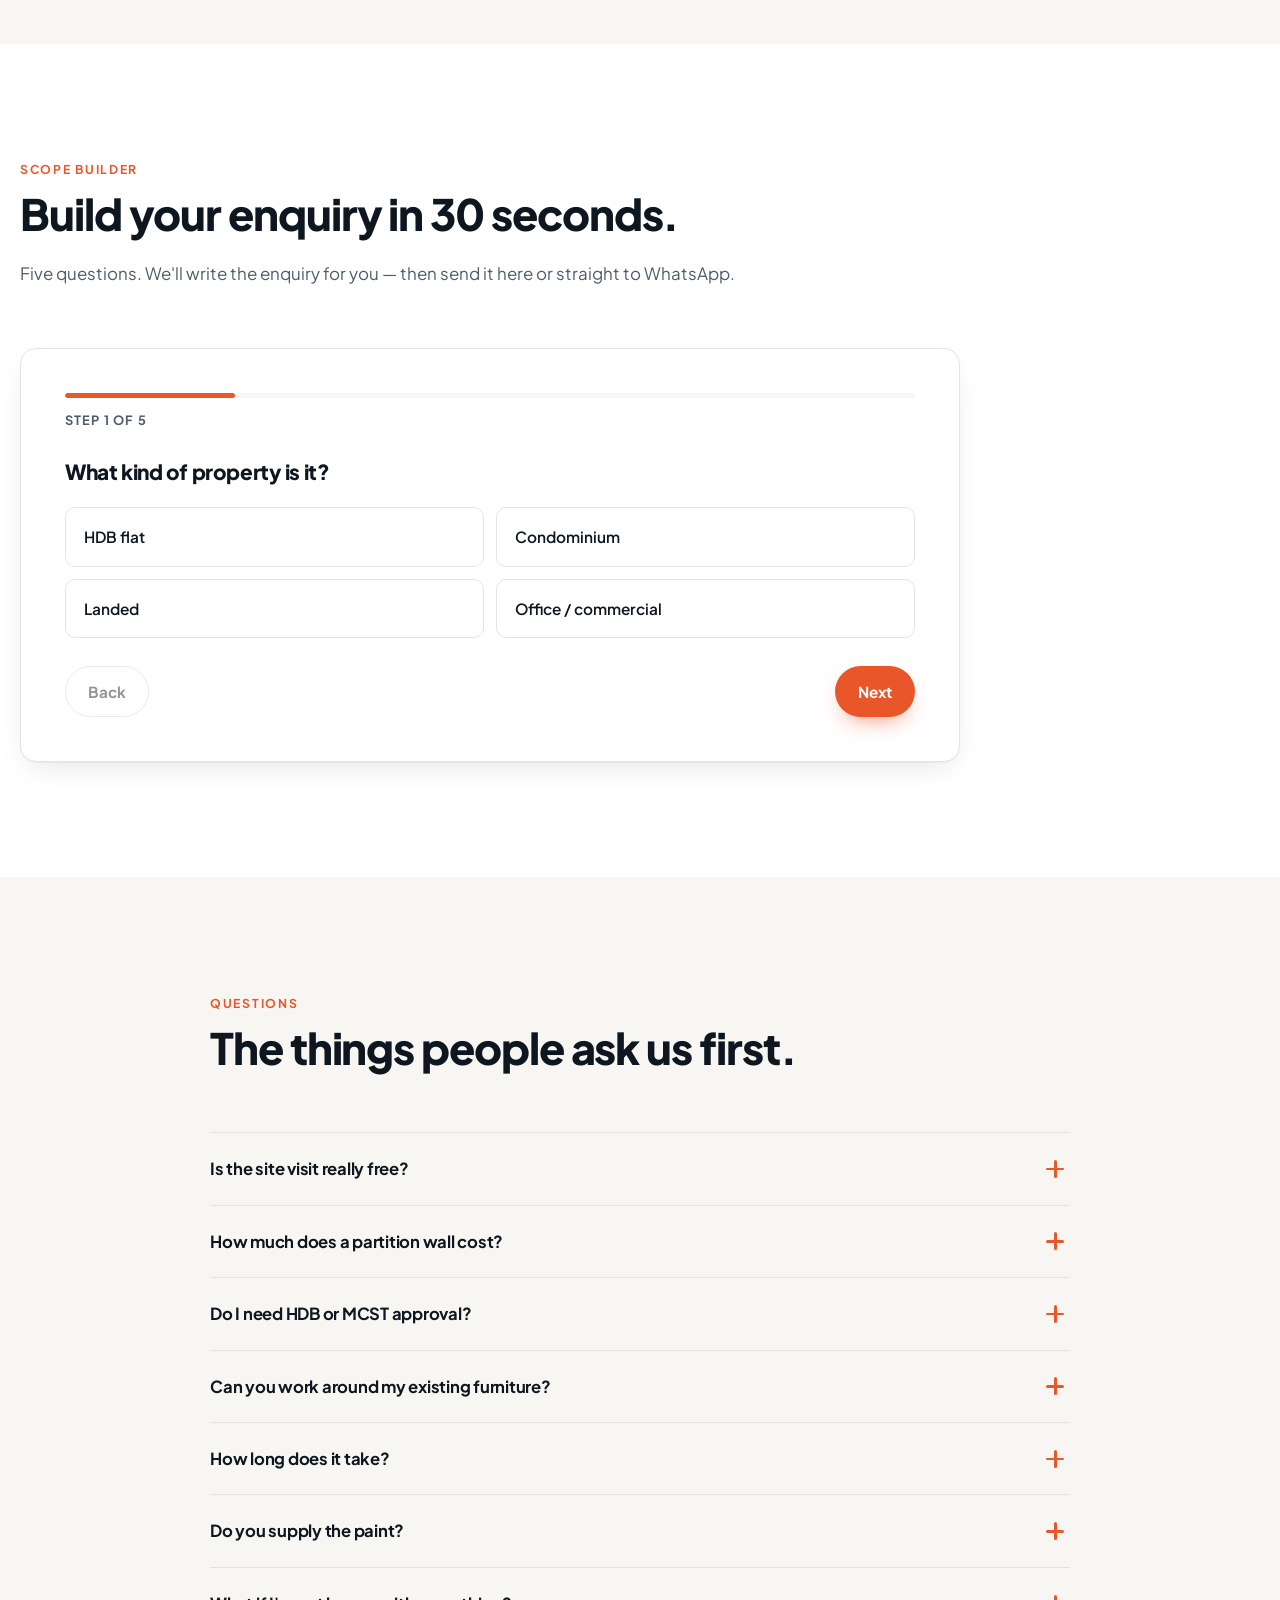
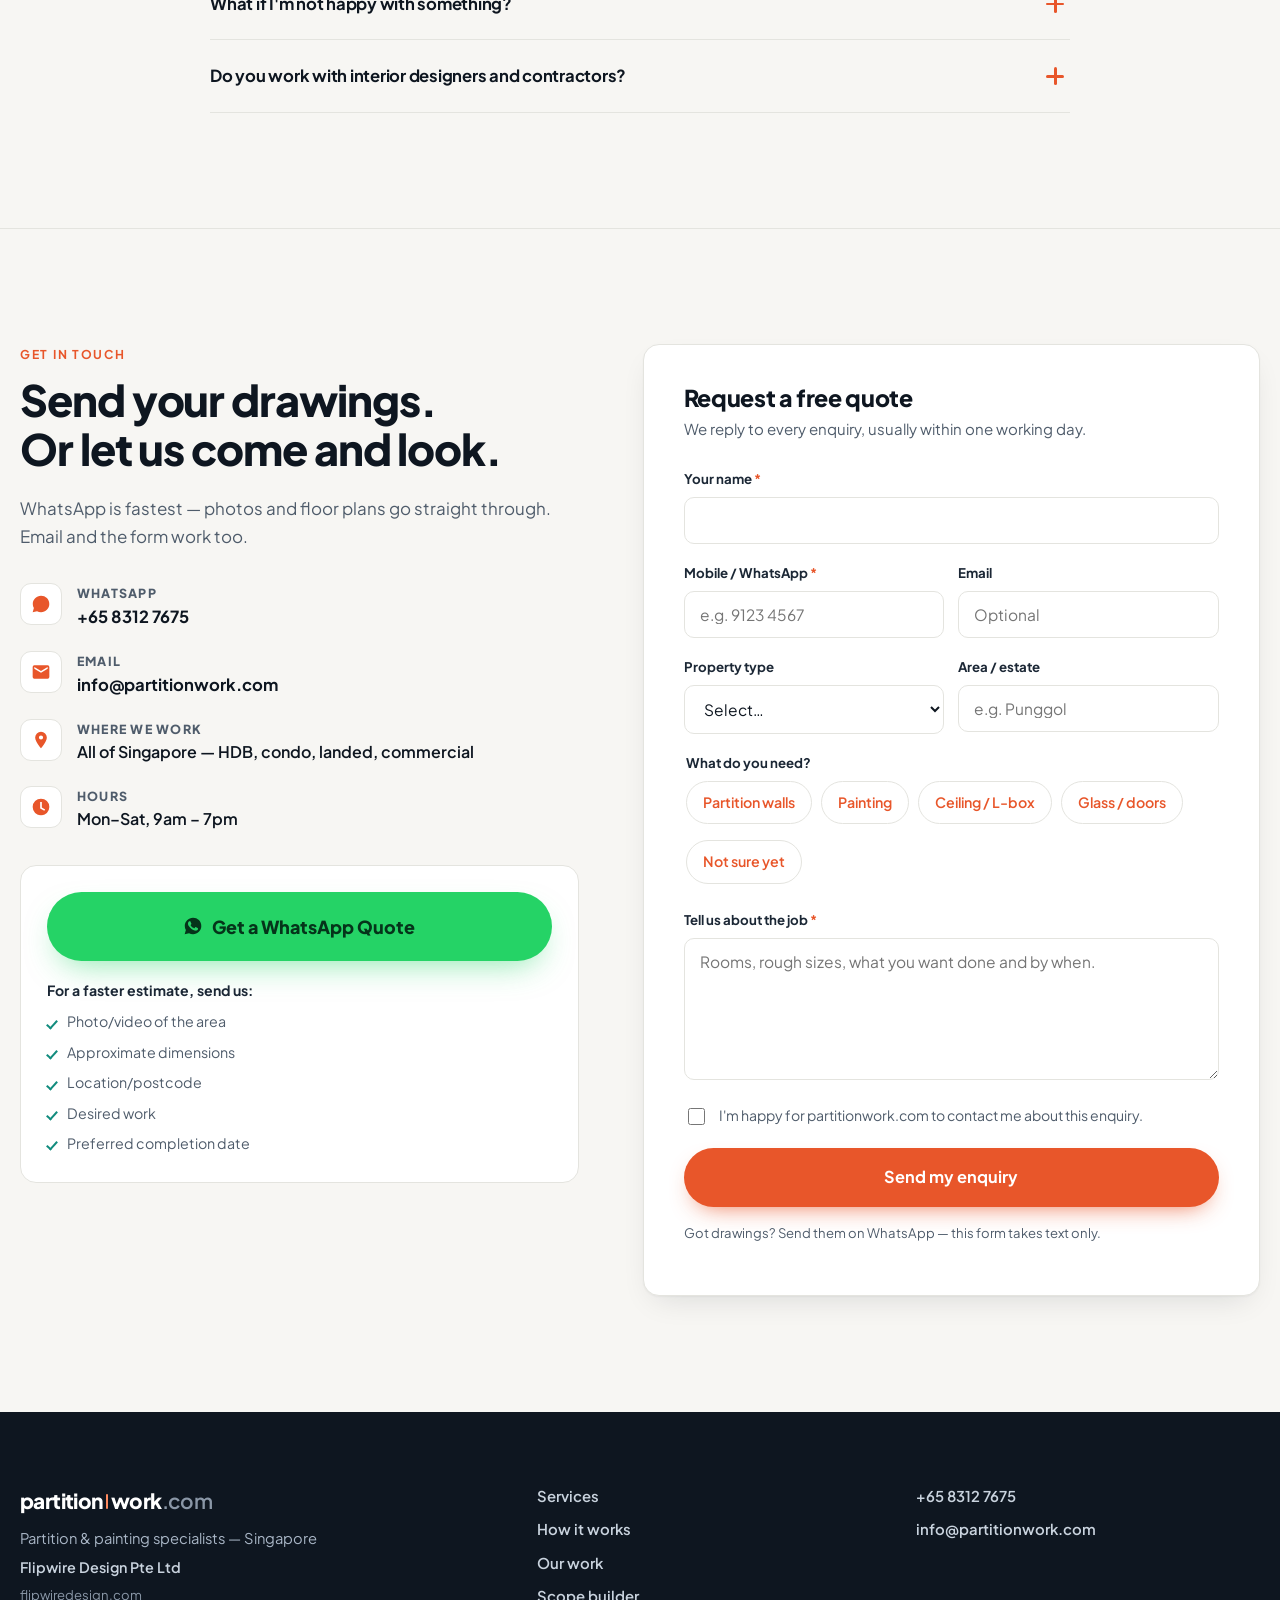
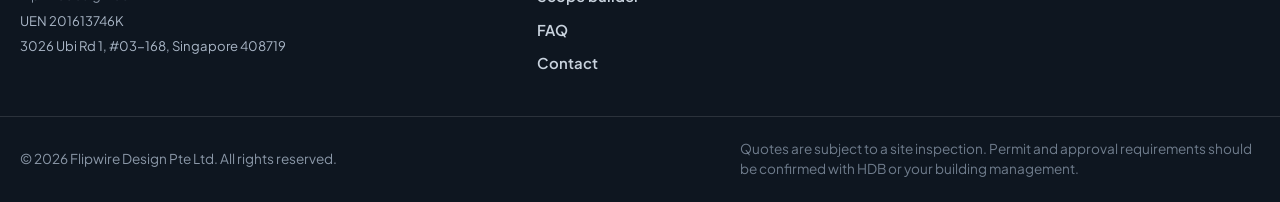
==== commit 3efb6127: "Add Woodlands 5-room HDB partition walls project to Our Work Co-Authored-By: Claude Opus 5.5 <norepl" ====
--- a/index.html
+++ b/index.html
@@ -20,7 +20,7 @@
 <link rel="preload" as="font" type="font/woff2" href="assets/fonts/plus-jakarta-sans-400.woff2" crossorigin>
 <link rel="preload" as="font" type="font/woff2" href="assets/fonts/plus-jakarta-sans-800.woff2" crossorigin>
 <link rel="preload" as="image" href="assets/img/Hero1.webp" fetchpriority="high">
-<link rel="stylesheet" href="assets/css/style.css?v=29">
+<link rel="stylesheet" href="assets/css/style.css?v=30">
 
 <script type="application/ld+json">
 {
@@ -492,6 +492,7 @@
       <figure class="shot reveal" data-cat="ceiling" data-steps='[{"src":"assets/img/aircontrunking-during.webp","alt":"Sengkang mid-build: metal stud framing boxing up the aircon units and trunking","title":"Aircon trunking box-up — mid-build","sub":"Sengkang · Framing around the fan coils"},{"src":"assets/img/aircontrunking.webp","alt":"Sengkang finished: ceiling box-up concealing aircon trunking with recessed downlights","title":"Aircon trunking box-up — finished","sub":"Sengkang · 2-day turnaround"}]'><img class="shot-img" src="assets/img/aircontrunking-during.webp" alt="Sengkang mid-build: metal stud framing boxing up the aircon units and trunking" loading="lazy" width="1200" height="900"><span class="shot-badge" aria-hidden="true">Build → Finished</span><figcaption><strong>Aircon trunking box-up</strong><span>Sengkang · Tap to see it finished</span></figcaption></figure>
       <figure class="shot reveal" data-cat="partition" data-steps='[{"src":"assets/img/queensway-during.webp","alt":"Queensway 3-room condo mid-build: metal stud wall cladding with wiring and a cove-lit L-box over the entrance","title":"Queensway 3-room condo — mid-build","sub":"Stud wall cladding & cove L-box framing"},{"src":"assets/img/queensway-after.webp","alt":"Queensway 3-room condo finished: flush white wall with a cove-lit L-box running to the entrance","title":"Queensway 3-room condo — finished","sub":"Flush wall with cove-lit L-box"}]'><img class="shot-img" src="assets/img/queensway-during.webp" alt="Queensway 3-room condo mid-build: metal stud wall cladding with wiring and a cove-lit L-box over the entrance" loading="lazy" width="1200" height="900"><span class="shot-badge" aria-hidden="true">Build → Finished</span><figcaption><strong>Wall cladding with cove L-box</strong><span>Queensway condo · Tap to see it finished</span></figcaption></figure>
       <figure class="shot reveal" data-cat="ceiling" data-steps='[{"src":"assets/img/bukitpanjang-during.webp","alt":"Bukit Panjang 2-bedroom condo mid-build: boarded wall and cove L-box framing over the kitchen and entrance","title":"Bukit Panjang 2-bedroom condo — mid-build","sub":"Wall boarding & cove L-box framing"},{"src":"assets/img/bukitpanjang-after.webp","alt":"Bukit Panjang 2-bedroom condo finished: cove-lit L-box over the kitchen and a flush white wall to the entrance","title":"Bukit Panjang 2-bedroom condo — finished","sub":"Cove-lit L-box and flush wall"}]'><img class="shot-img" src="assets/img/bukitpanjang-during.webp" alt="Bukit Panjang 2-bedroom condo mid-build: boarded wall and cove L-box framing over the kitchen and entrance" loading="lazy" width="1200" height="900"><span class="shot-badge" aria-hidden="true">Build → Finished</span><figcaption><strong>Cove L-box &amp; wall boarding</strong><span>Bukit Panjang condo · Tap to see it finished</span></figcaption></figure>
+      <figure class="shot reveal" data-cat="partition" data-steps='[{"src":"assets/img/woodlands-during.webp","alt":"Woodlands 5-room HDB mid-build: boarded partition walls, a new corridor and cove-light framing above","title":"Woodlands 5-room HDB — mid-build","sub":"Partition walls, corridor & cove framing"},{"src":"assets/img/woodlands-after.webp","alt":"Woodlands 5-room HDB finished: smooth white partition wall beside a cove-lit corridor and living area","title":"Woodlands 5-room HDB — finished","sub":"Partition walls with cove-lit corridor"}]'><img class="shot-img" src="assets/img/woodlands-during.webp" alt="Woodlands 5-room HDB mid-build: boarded partition walls, a new corridor and cove-light framing above" loading="lazy" width="1600" height="901"><span class="shot-badge" aria-hidden="true">Build → Finished</span><figcaption><strong>Partition walls &amp; cove corridor</strong><span>Woodlands 5-room HDB · Tap to see it finished</span></figcaption></figure>
       <figure class="shot reveal" data-cat="partition"><img class="shot-img" src="assets/img/acousticfill.webp" alt="Partition wall framing mid-installation, acoustic infill visible" loading="lazy" width="1200" height="900"><figcaption><strong>Study partition, 4-room HDB</strong><span>Punggol · Metal stud + acoustic infill</span></figcaption></figure>
       <figure class="shot reveal" data-cat="painting"><img class="shot-img" src="assets/img/tampinespaint.webp" alt="Freshly painted, empty living space ready for handover" loading="lazy" width="1200" height="900"><figcaption><strong>Full-unit repaint</strong><span>Tampines · 5-room, 3 days</span></figcaption></figure>
       <figure class="shot reveal" data-cat="ceiling"><img class="shot-img" src="assets/img/Lcovelight.webp" alt="Hallway ceiling L-box with warm cove lighting" loading="lazy" width="1200" height="900"><figcaption><strong>L-box with cove lighting</strong><span>Condo, Bukit Timah</span></figcaption></figure>
@@ -841,7 +842,7 @@
   <span class="fab-text">Get Quote</span>
 </a>
 
-<script src="assets/js/config.js?v=29"></script>
-<script src="assets/js/main.js?v=29"></script>
+<script src="assets/js/config.js?v=30"></script>
+<script src="assets/js/main.js?v=30"></script>
 </body>
 </html>
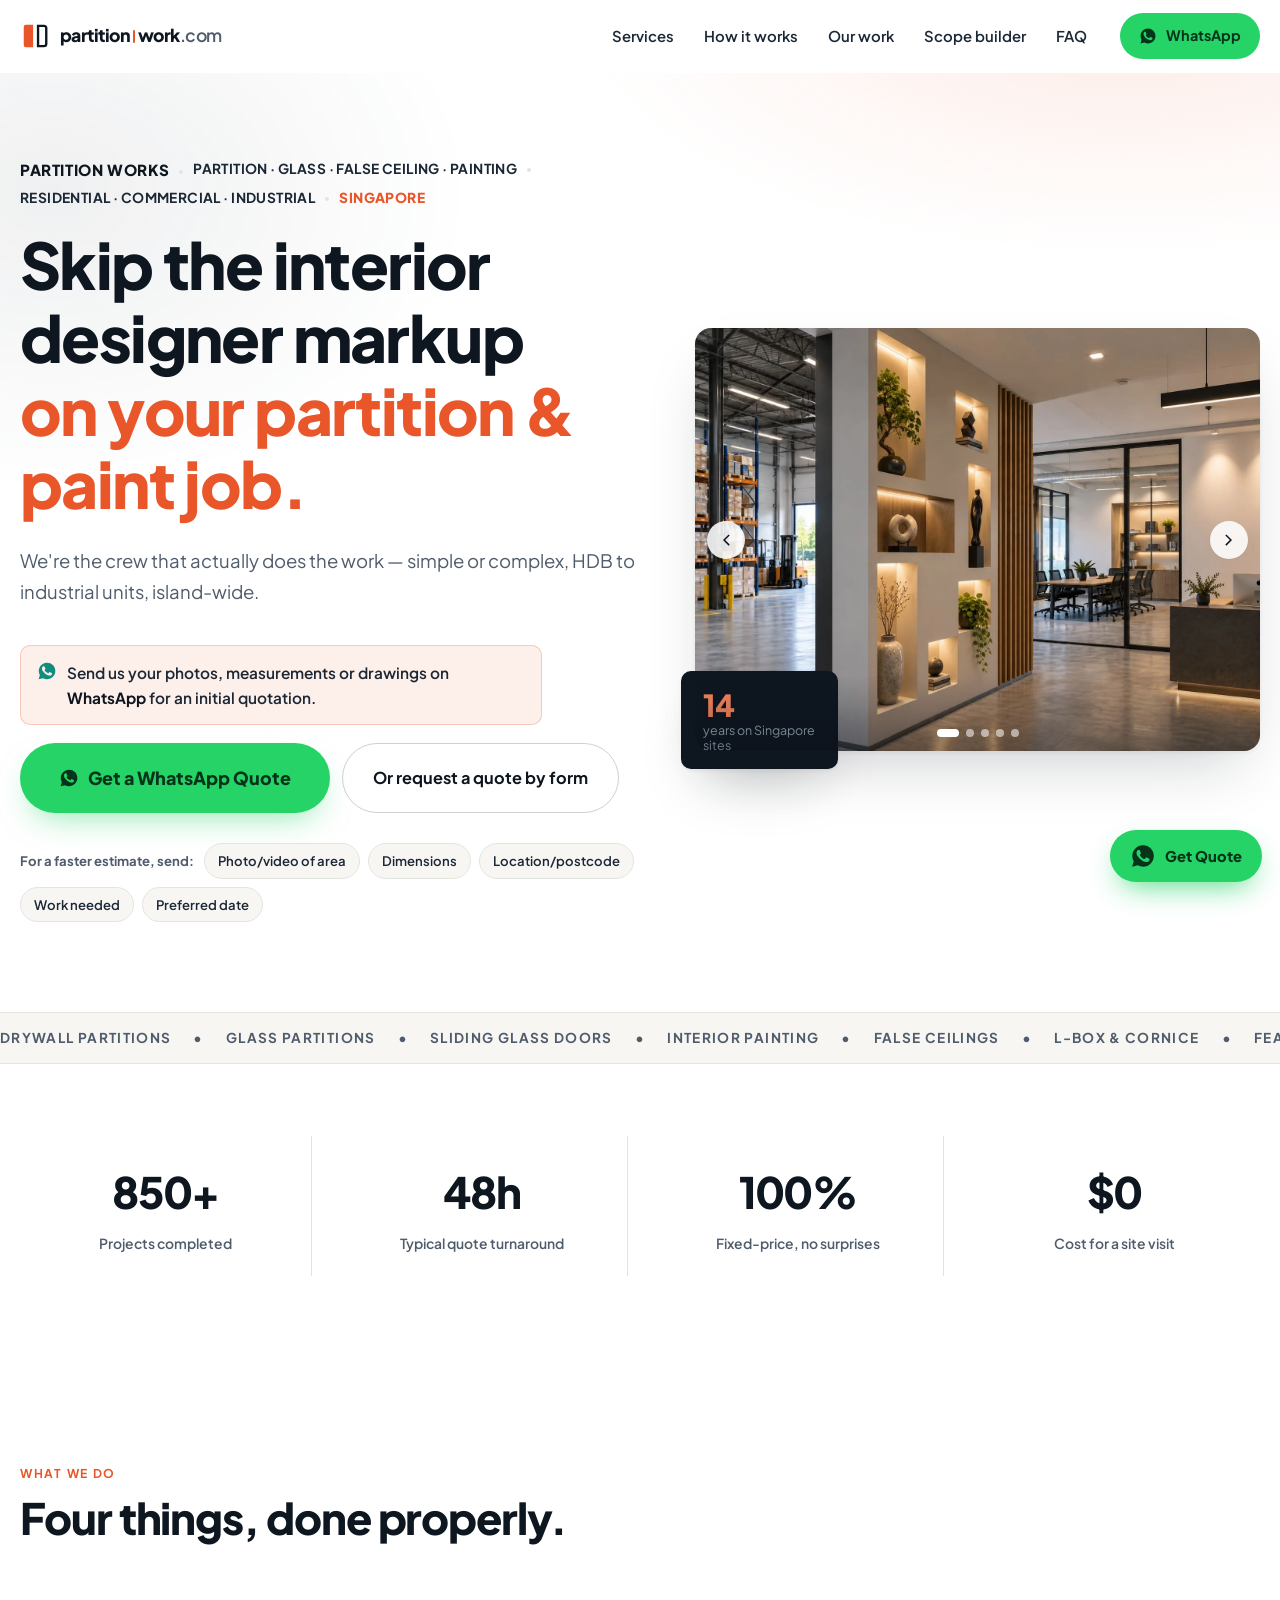
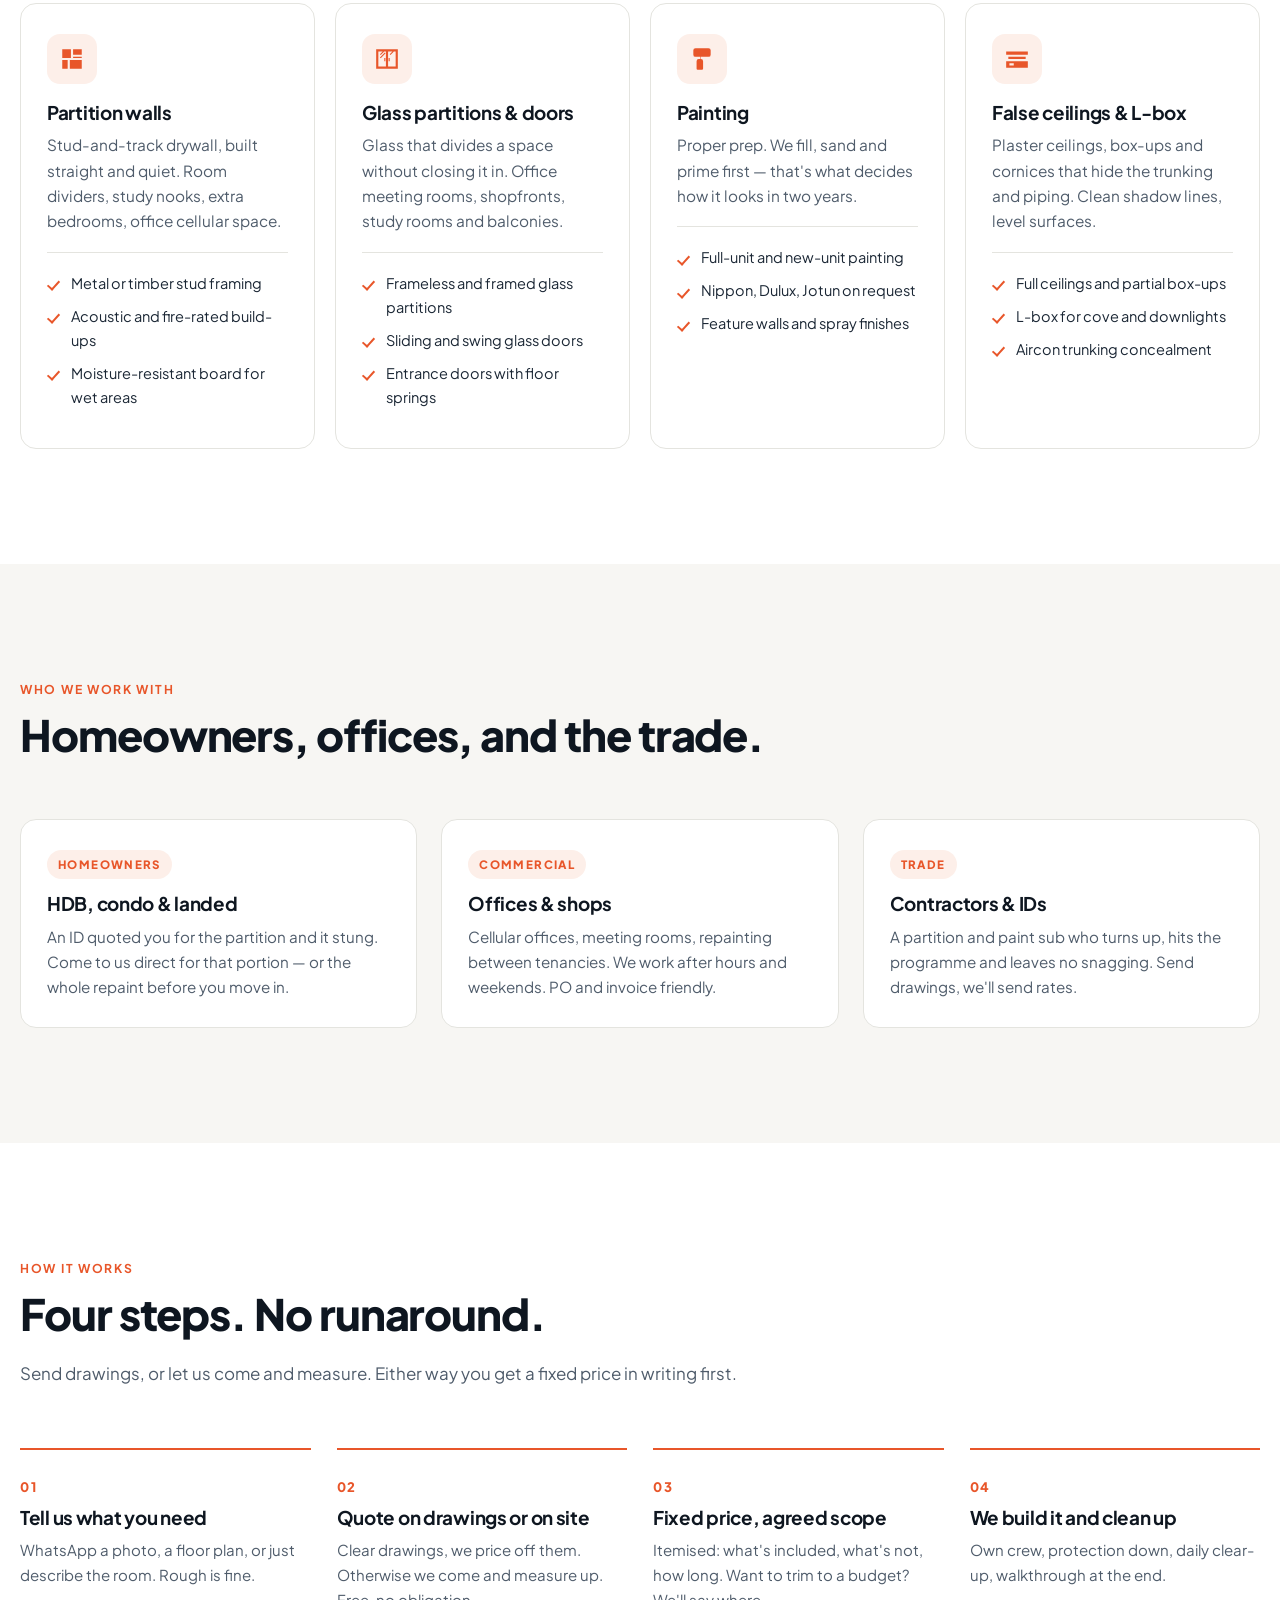
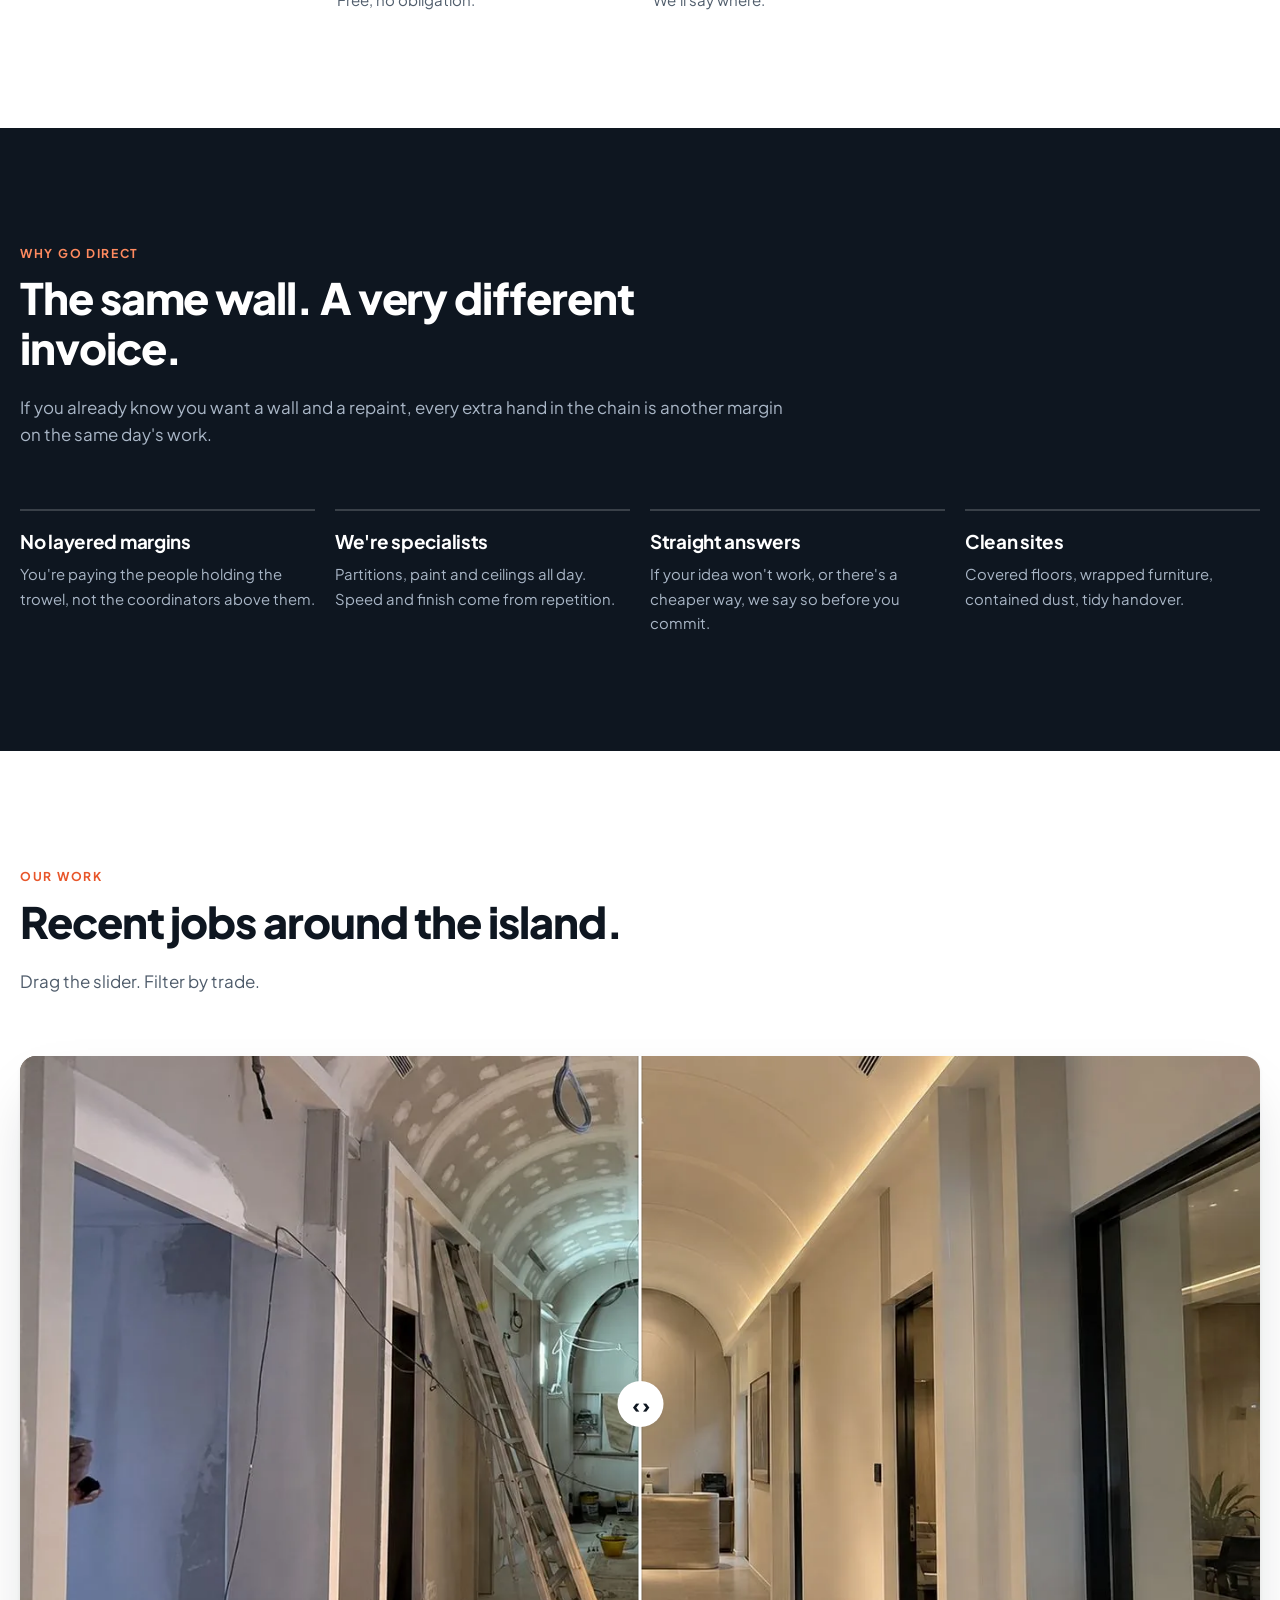
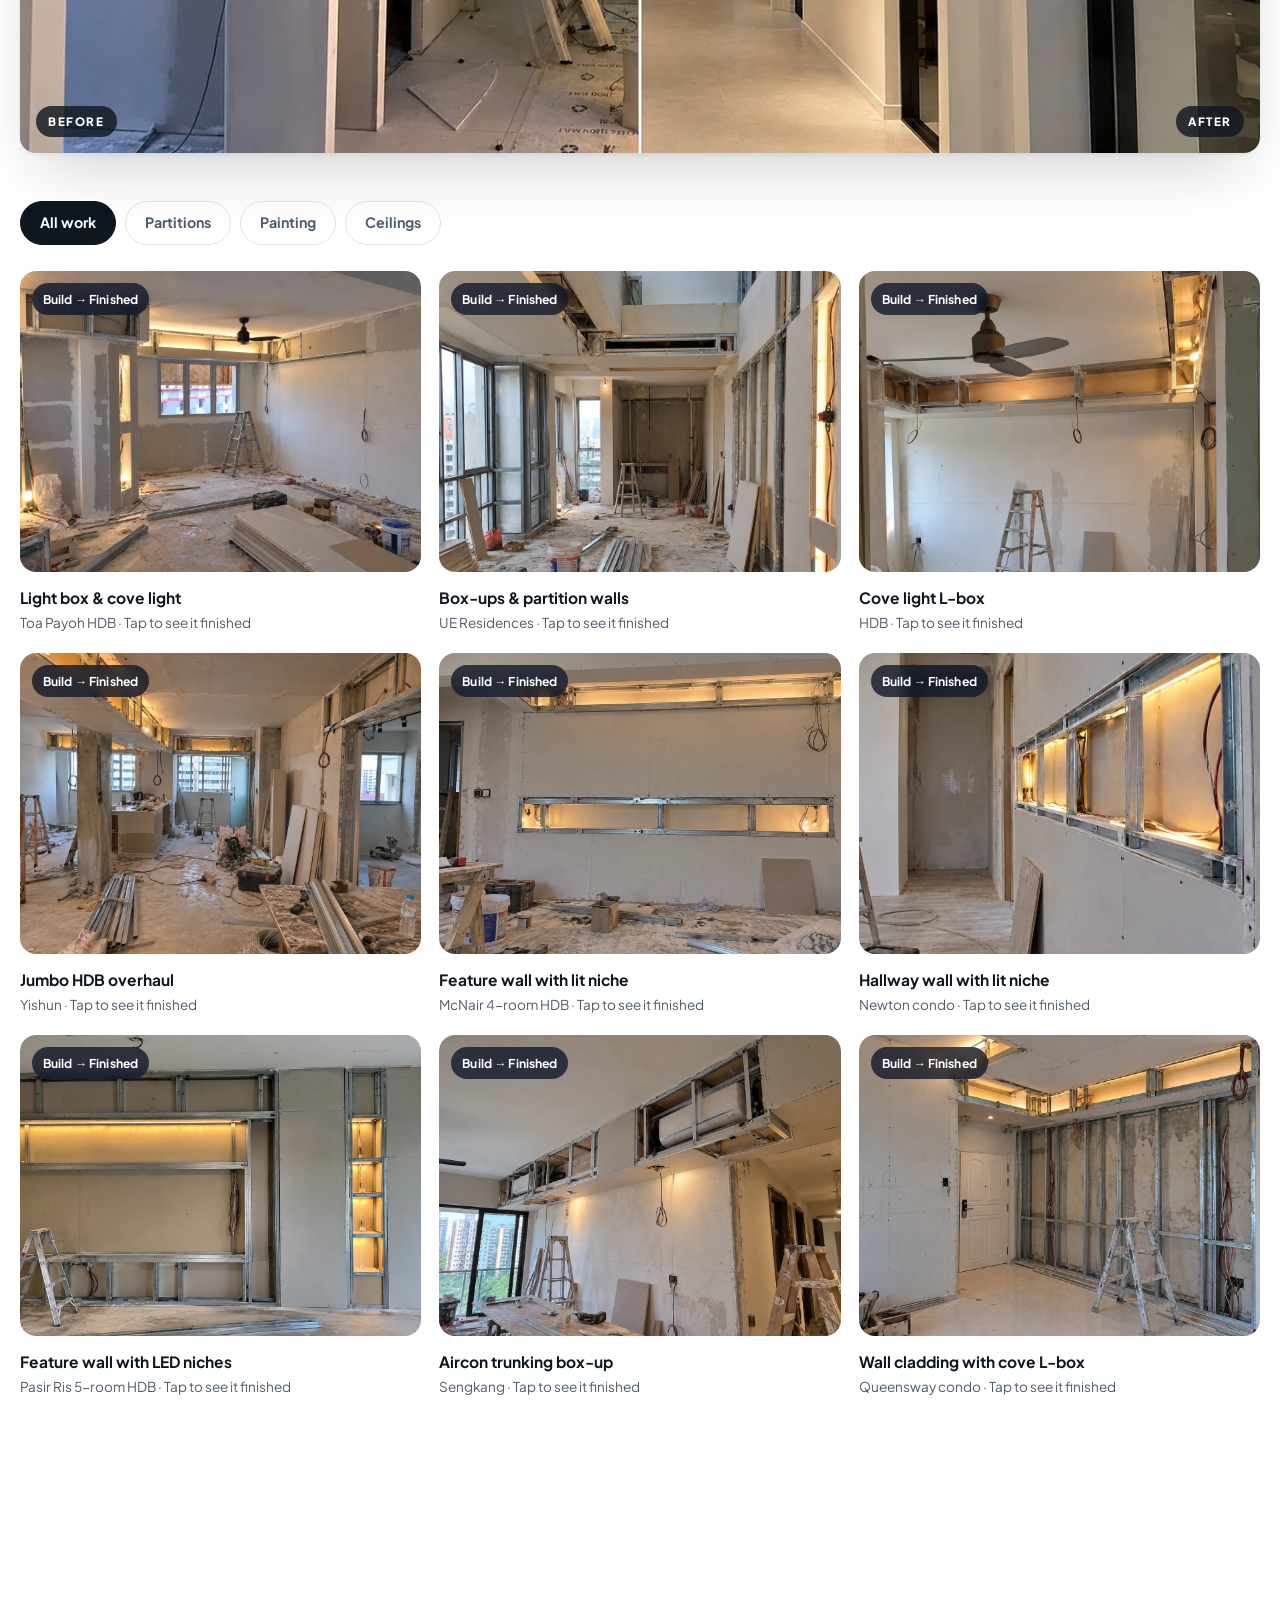
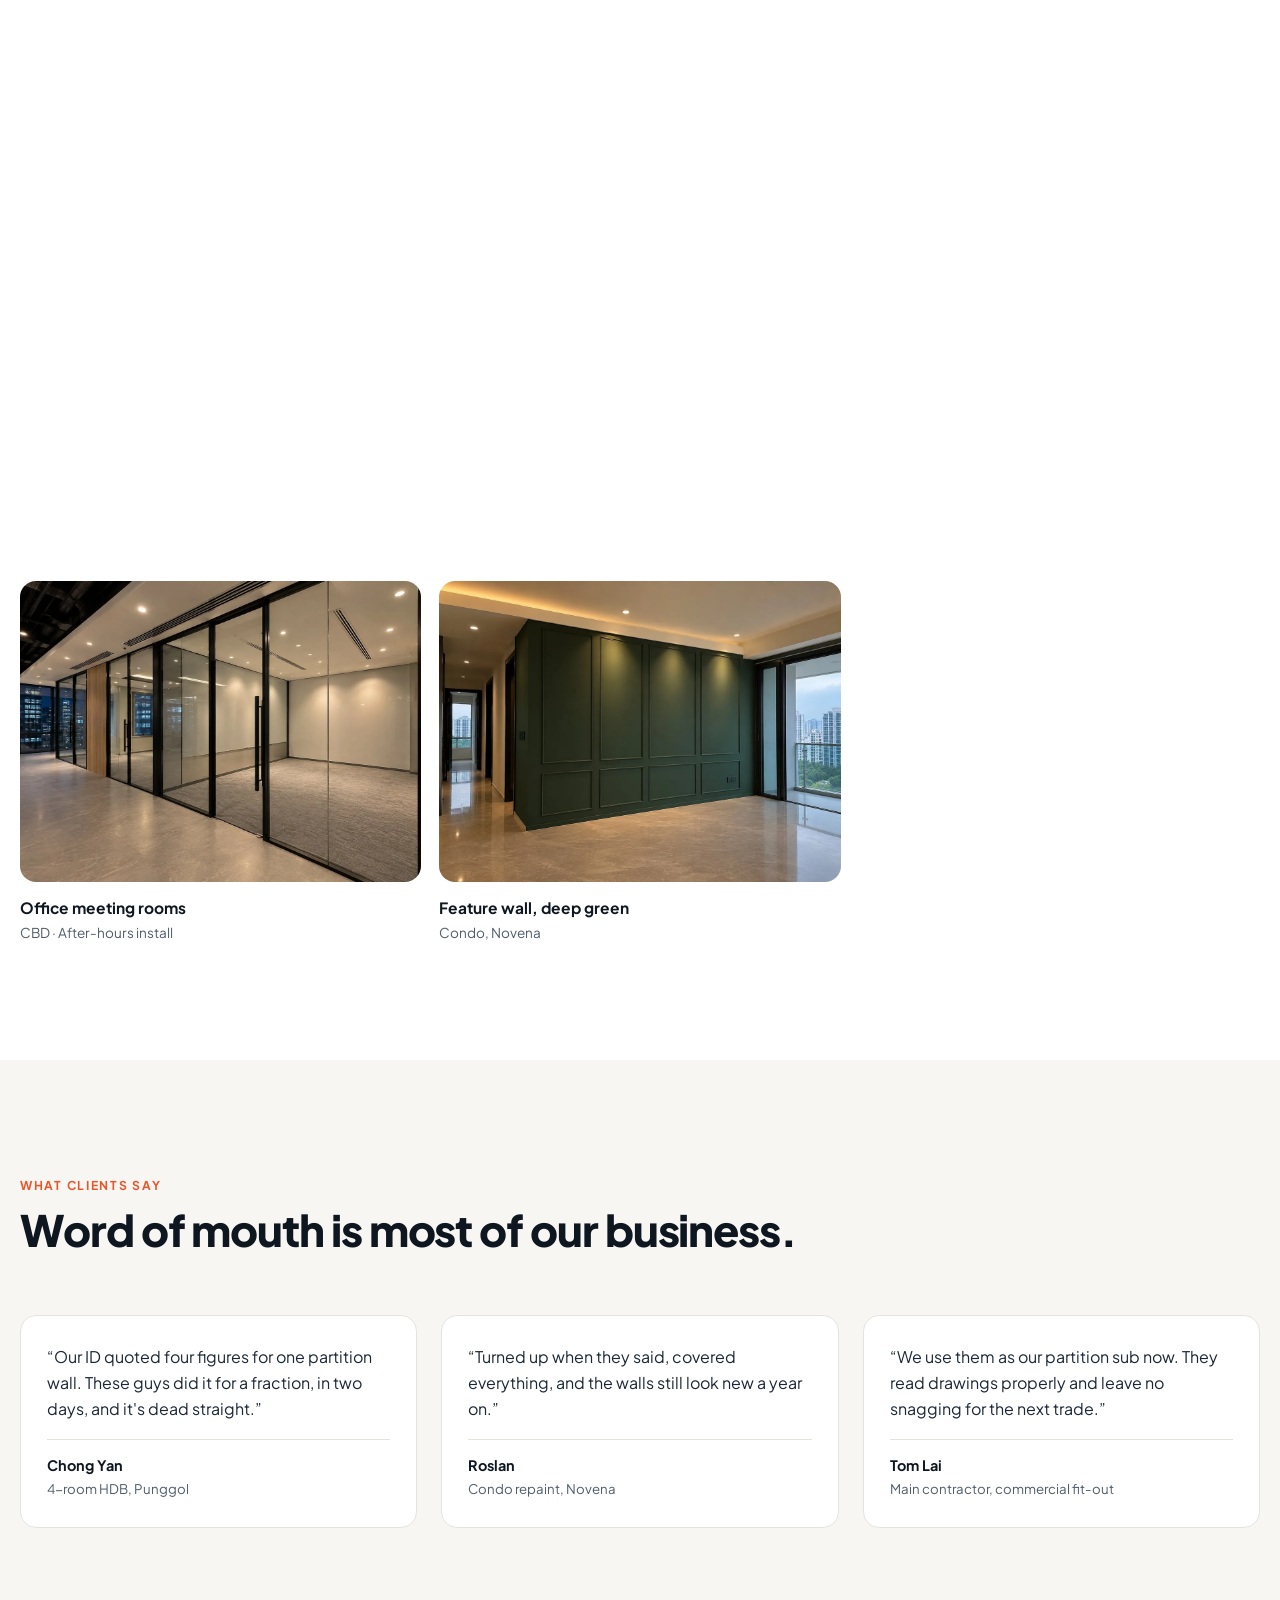
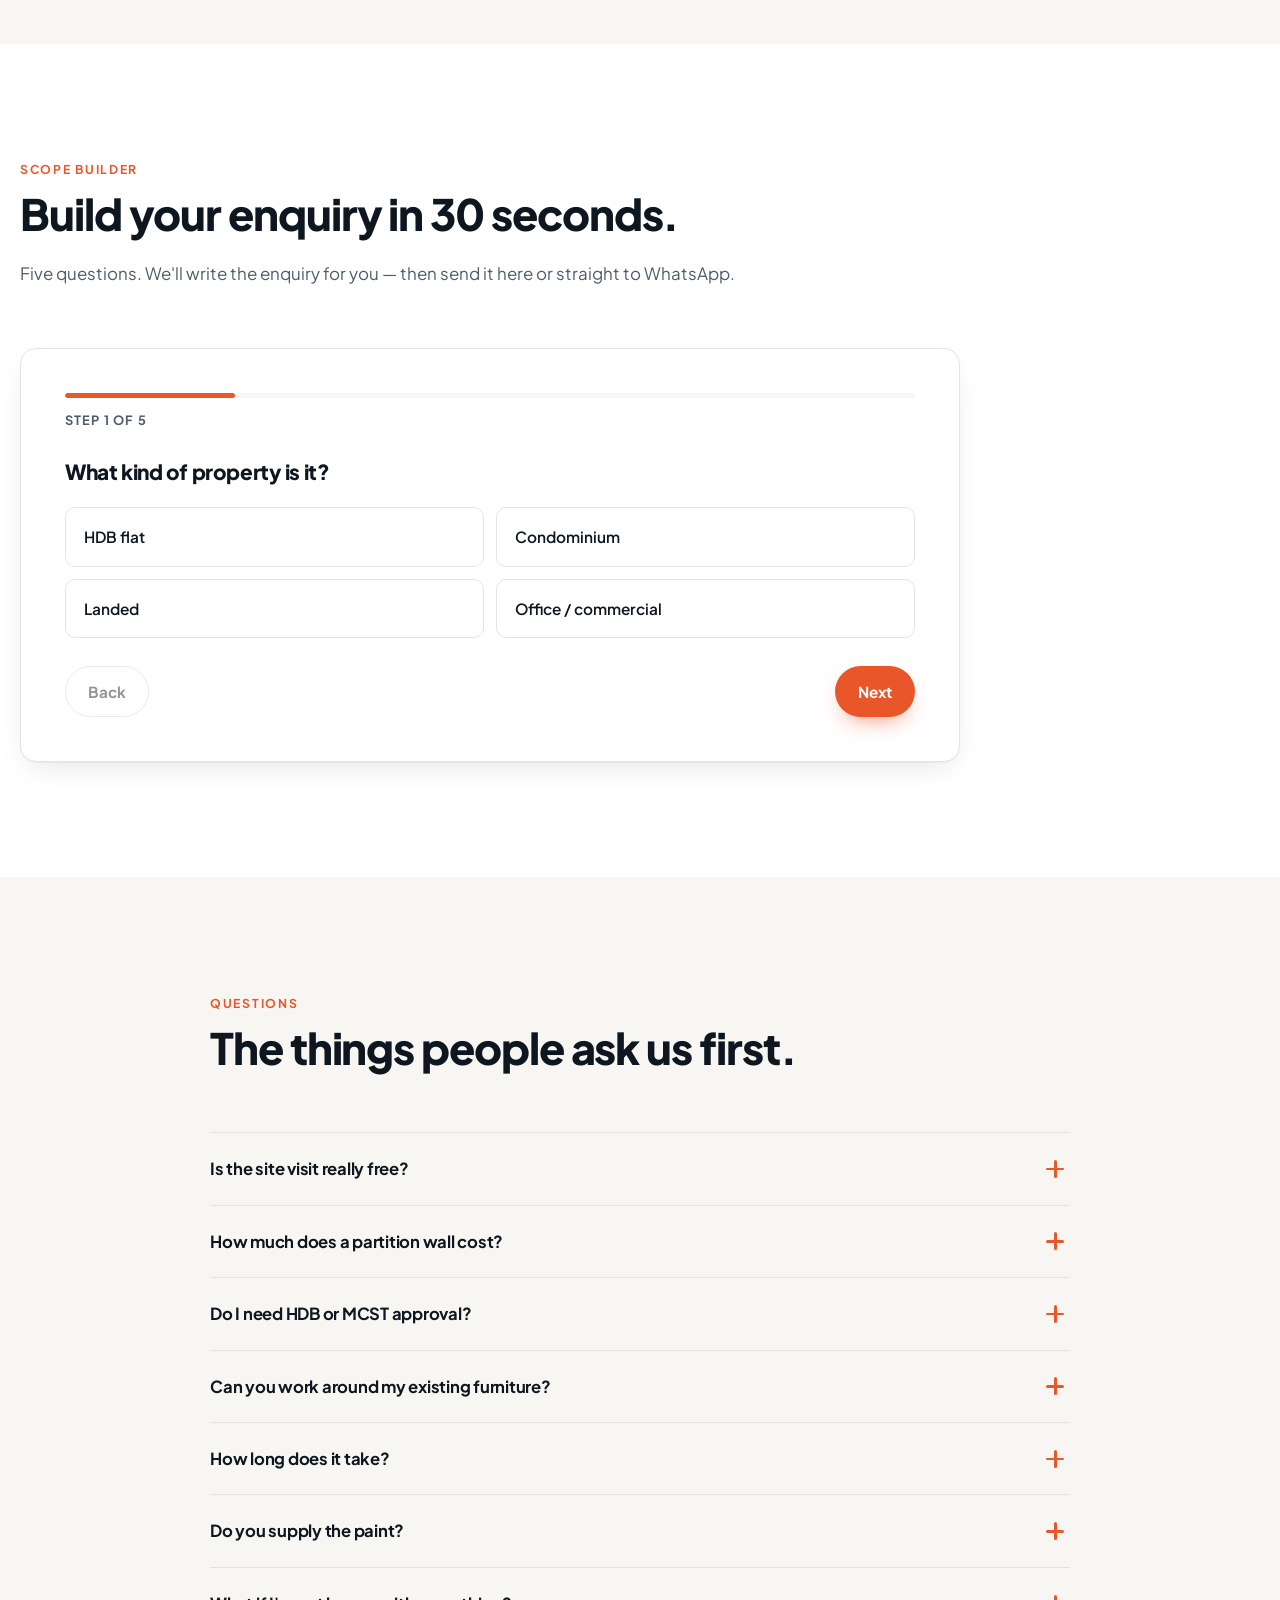
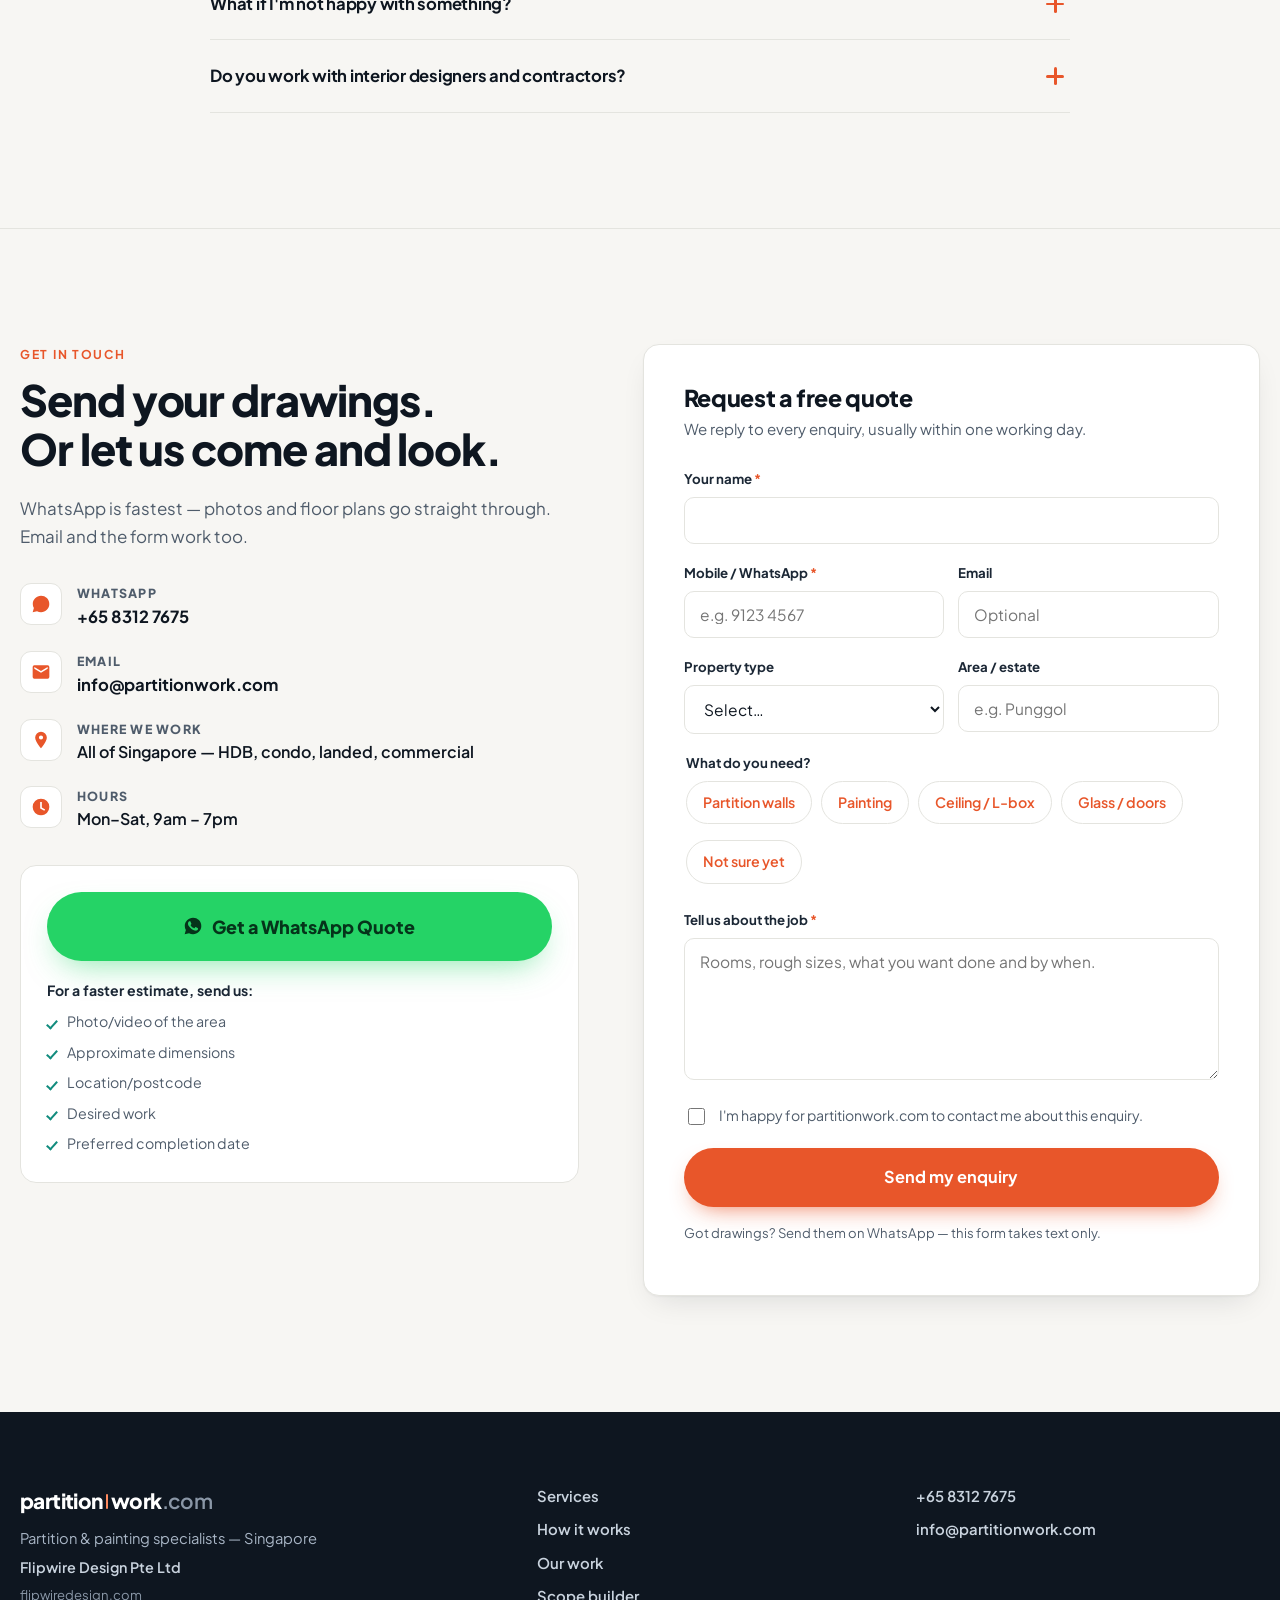
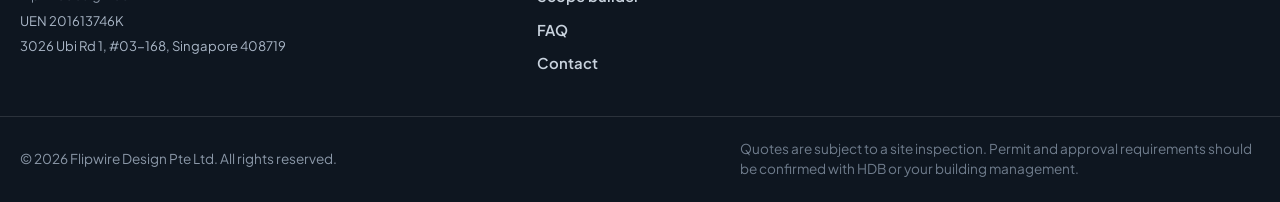
==== commit b453226b: "Add Bukit Panjang 4-room HDB feature wall niche project to Our Work Co-Authored-By: Claude Opus 5.5 " ====
--- a/index.html
+++ b/index.html
@@ -20,7 +20,7 @@
 <link rel="preload" as="font" type="font/woff2" href="assets/fonts/plus-jakarta-sans-400.woff2" crossorigin>
 <link rel="preload" as="font" type="font/woff2" href="assets/fonts/plus-jakarta-sans-800.woff2" crossorigin>
 <link rel="preload" as="image" href="assets/img/Hero1.webp" fetchpriority="high">
-<link rel="stylesheet" href="assets/css/style.css?v=30">
+<link rel="stylesheet" href="assets/css/style.css?v=31">
 
 <script type="application/ld+json">
 {
@@ -493,6 +493,7 @@
       <figure class="shot reveal" data-cat="partition" data-steps='[{"src":"assets/img/queensway-during.webp","alt":"Queensway 3-room condo mid-build: metal stud wall cladding with wiring and a cove-lit L-box over the entrance","title":"Queensway 3-room condo — mid-build","sub":"Stud wall cladding & cove L-box framing"},{"src":"assets/img/queensway-after.webp","alt":"Queensway 3-room condo finished: flush white wall with a cove-lit L-box running to the entrance","title":"Queensway 3-room condo — finished","sub":"Flush wall with cove-lit L-box"}]'><img class="shot-img" src="assets/img/queensway-during.webp" alt="Queensway 3-room condo mid-build: metal stud wall cladding with wiring and a cove-lit L-box over the entrance" loading="lazy" width="1200" height="900"><span class="shot-badge" aria-hidden="true">Build → Finished</span><figcaption><strong>Wall cladding with cove L-box</strong><span>Queensway condo · Tap to see it finished</span></figcaption></figure>
       <figure class="shot reveal" data-cat="ceiling" data-steps='[{"src":"assets/img/bukitpanjang-during.webp","alt":"Bukit Panjang 2-bedroom condo mid-build: boarded wall and cove L-box framing over the kitchen and entrance","title":"Bukit Panjang 2-bedroom condo — mid-build","sub":"Wall boarding & cove L-box framing"},{"src":"assets/img/bukitpanjang-after.webp","alt":"Bukit Panjang 2-bedroom condo finished: cove-lit L-box over the kitchen and a flush white wall to the entrance","title":"Bukit Panjang 2-bedroom condo — finished","sub":"Cove-lit L-box and flush wall"}]'><img class="shot-img" src="assets/img/bukitpanjang-during.webp" alt="Bukit Panjang 2-bedroom condo mid-build: boarded wall and cove L-box framing over the kitchen and entrance" loading="lazy" width="1200" height="900"><span class="shot-badge" aria-hidden="true">Build → Finished</span><figcaption><strong>Cove L-box &amp; wall boarding</strong><span>Bukit Panjang condo · Tap to see it finished</span></figcaption></figure>
       <figure class="shot reveal" data-cat="partition" data-steps='[{"src":"assets/img/woodlands-during.webp","alt":"Woodlands 5-room HDB mid-build: boarded partition walls, a new corridor and cove-light framing above","title":"Woodlands 5-room HDB — mid-build","sub":"Partition walls, corridor & cove framing"},{"src":"assets/img/woodlands-after.webp","alt":"Woodlands 5-room HDB finished: smooth white partition wall beside a cove-lit corridor and living area","title":"Woodlands 5-room HDB — finished","sub":"Partition walls with cove-lit corridor"}]'><img class="shot-img" src="assets/img/woodlands-during.webp" alt="Woodlands 5-room HDB mid-build: boarded partition walls, a new corridor and cove-light framing above" loading="lazy" width="1600" height="901"><span class="shot-badge" aria-hidden="true">Build → Finished</span><figcaption><strong>Partition walls &amp; cove corridor</strong><span>Woodlands 5-room HDB · Tap to see it finished</span></figcaption></figure>
+      <figure class="shot reveal" data-cat="partition" data-steps='[{"src":"assets/img/bukitpanjang4-during.webp","alt":"Bukit Panjang 4-room HDB mid-build: living room feature wall with a recessed display niche and stud-framed ledge","title":"Bukit Panjang 4-room HDB — mid-build","sub":"Feature wall & display niche framing"},{"src":"assets/img/bukitpanjang4-after.webp","alt":"Bukit Panjang 4-room HDB finished: white feature wall with a recessed display niche holding framed art","title":"Bukit Panjang 4-room HDB — finished","sub":"Feature wall with display niche"}]'><img class="shot-img" src="assets/img/bukitpanjang4-during.webp" alt="Bukit Panjang 4-room HDB mid-build: living room feature wall with a recessed display niche and stud-framed ledge" loading="lazy" width="1200" height="886"><span class="shot-badge" aria-hidden="true">Build → Finished</span><figcaption><strong>Feature wall with display niche</strong><span>Bukit Panjang 4-room HDB · Tap to see it finished</span></figcaption></figure>
       <figure class="shot reveal" data-cat="partition"><img class="shot-img" src="assets/img/acousticfill.webp" alt="Partition wall framing mid-installation, acoustic infill visible" loading="lazy" width="1200" height="900"><figcaption><strong>Study partition, 4-room HDB</strong><span>Punggol · Metal stud + acoustic infill</span></figcaption></figure>
       <figure class="shot reveal" data-cat="painting"><img class="shot-img" src="assets/img/tampinespaint.webp" alt="Freshly painted, empty living space ready for handover" loading="lazy" width="1200" height="900"><figcaption><strong>Full-unit repaint</strong><span>Tampines · 5-room, 3 days</span></figcaption></figure>
       <figure class="shot reveal" data-cat="ceiling"><img class="shot-img" src="assets/img/Lcovelight.webp" alt="Hallway ceiling L-box with warm cove lighting" loading="lazy" width="1200" height="900"><figcaption><strong>L-box with cove lighting</strong><span>Condo, Bukit Timah</span></figcaption></figure>
@@ -842,7 +843,7 @@
   <span class="fab-text">Get Quote</span>
 </a>
 
-<script src="assets/js/config.js?v=30"></script>
-<script src="assets/js/main.js?v=30"></script>
+<script src="assets/js/config.js?v=31"></script>
+<script src="assets/js/main.js?v=31"></script>
 </body>
 </html>
